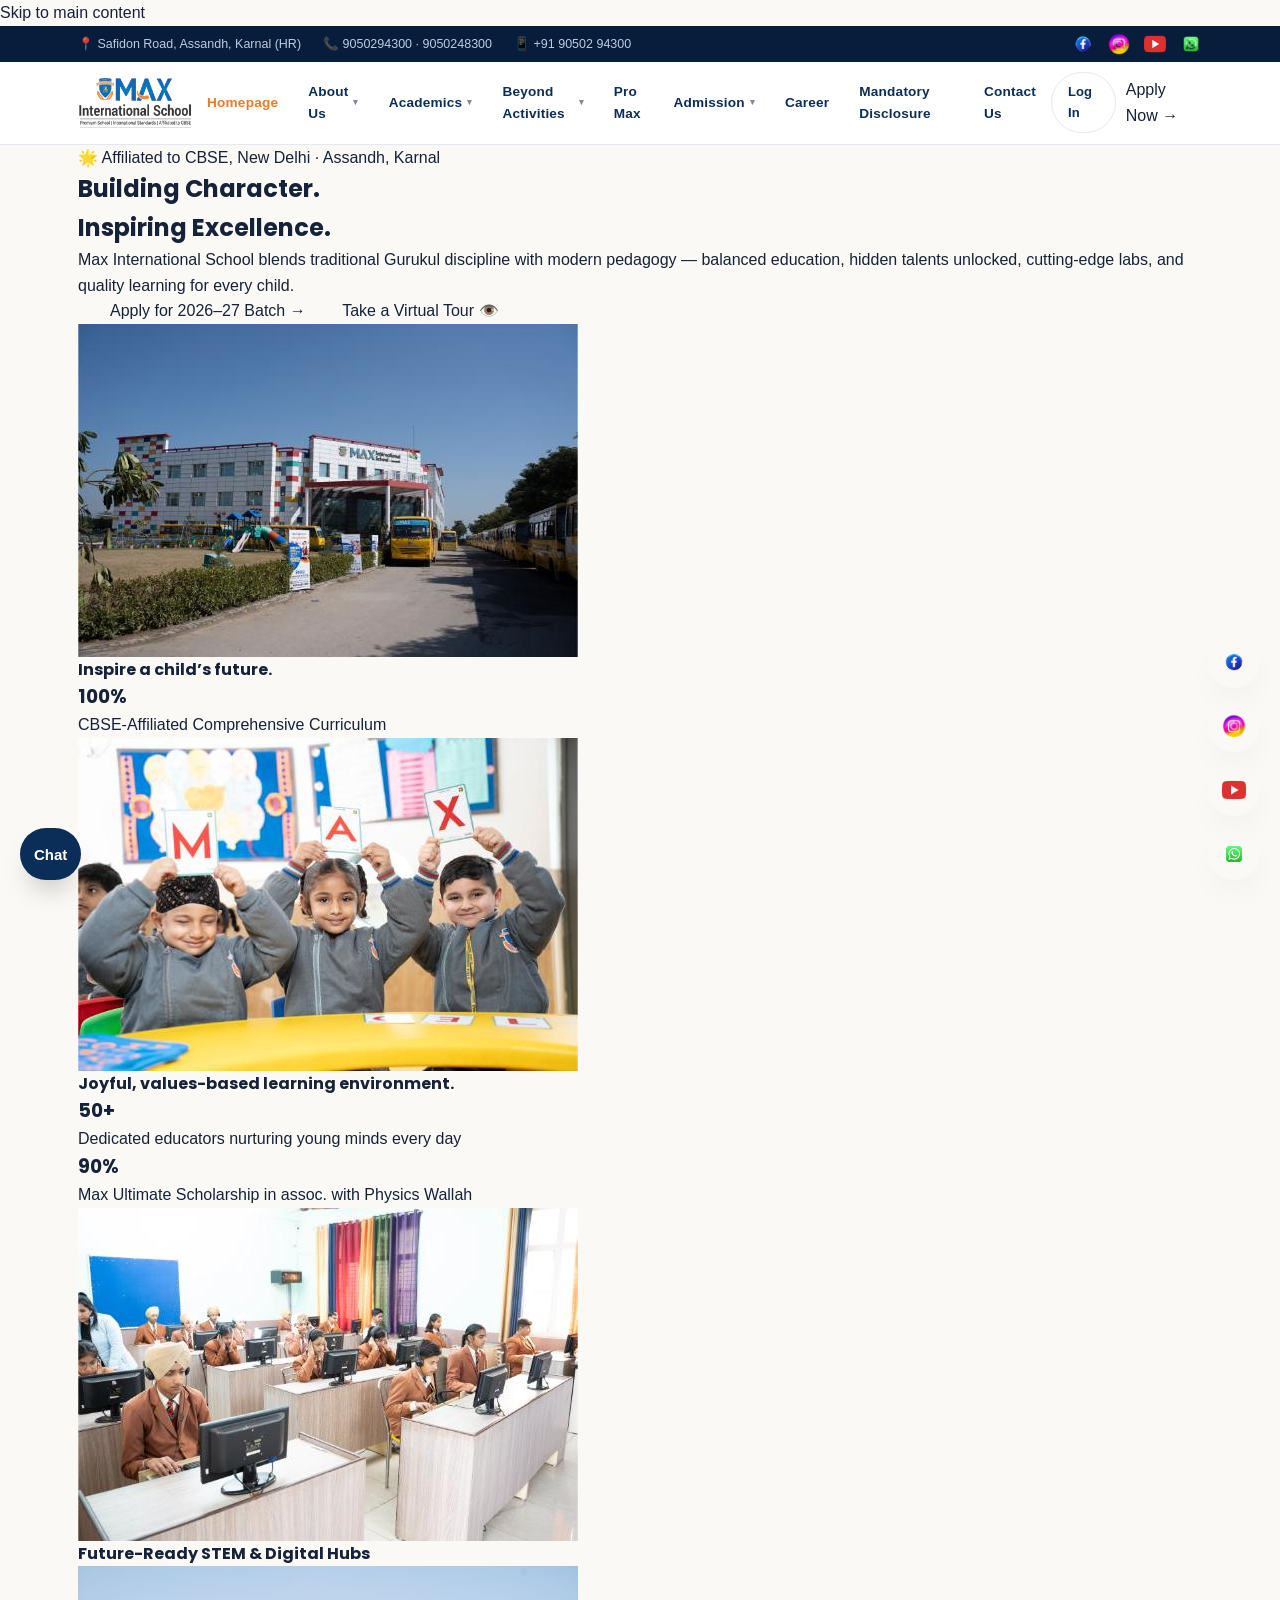
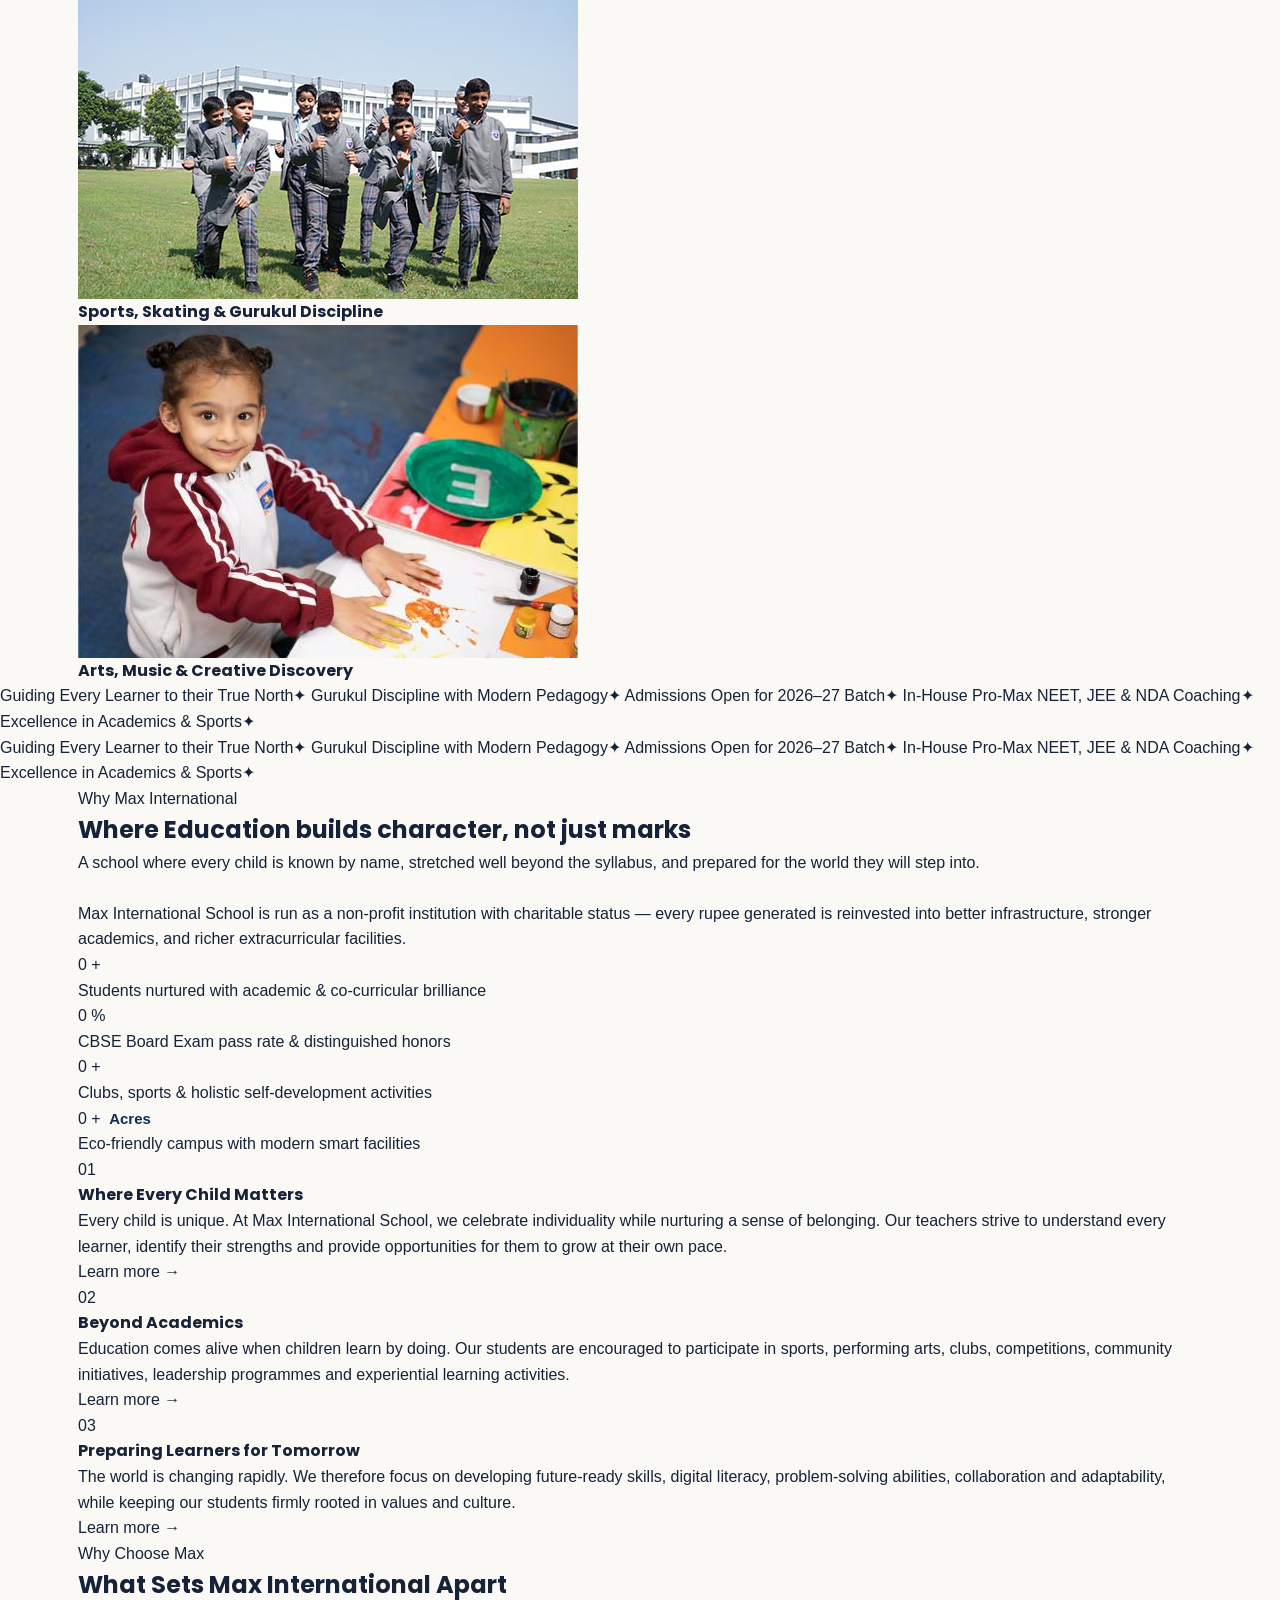
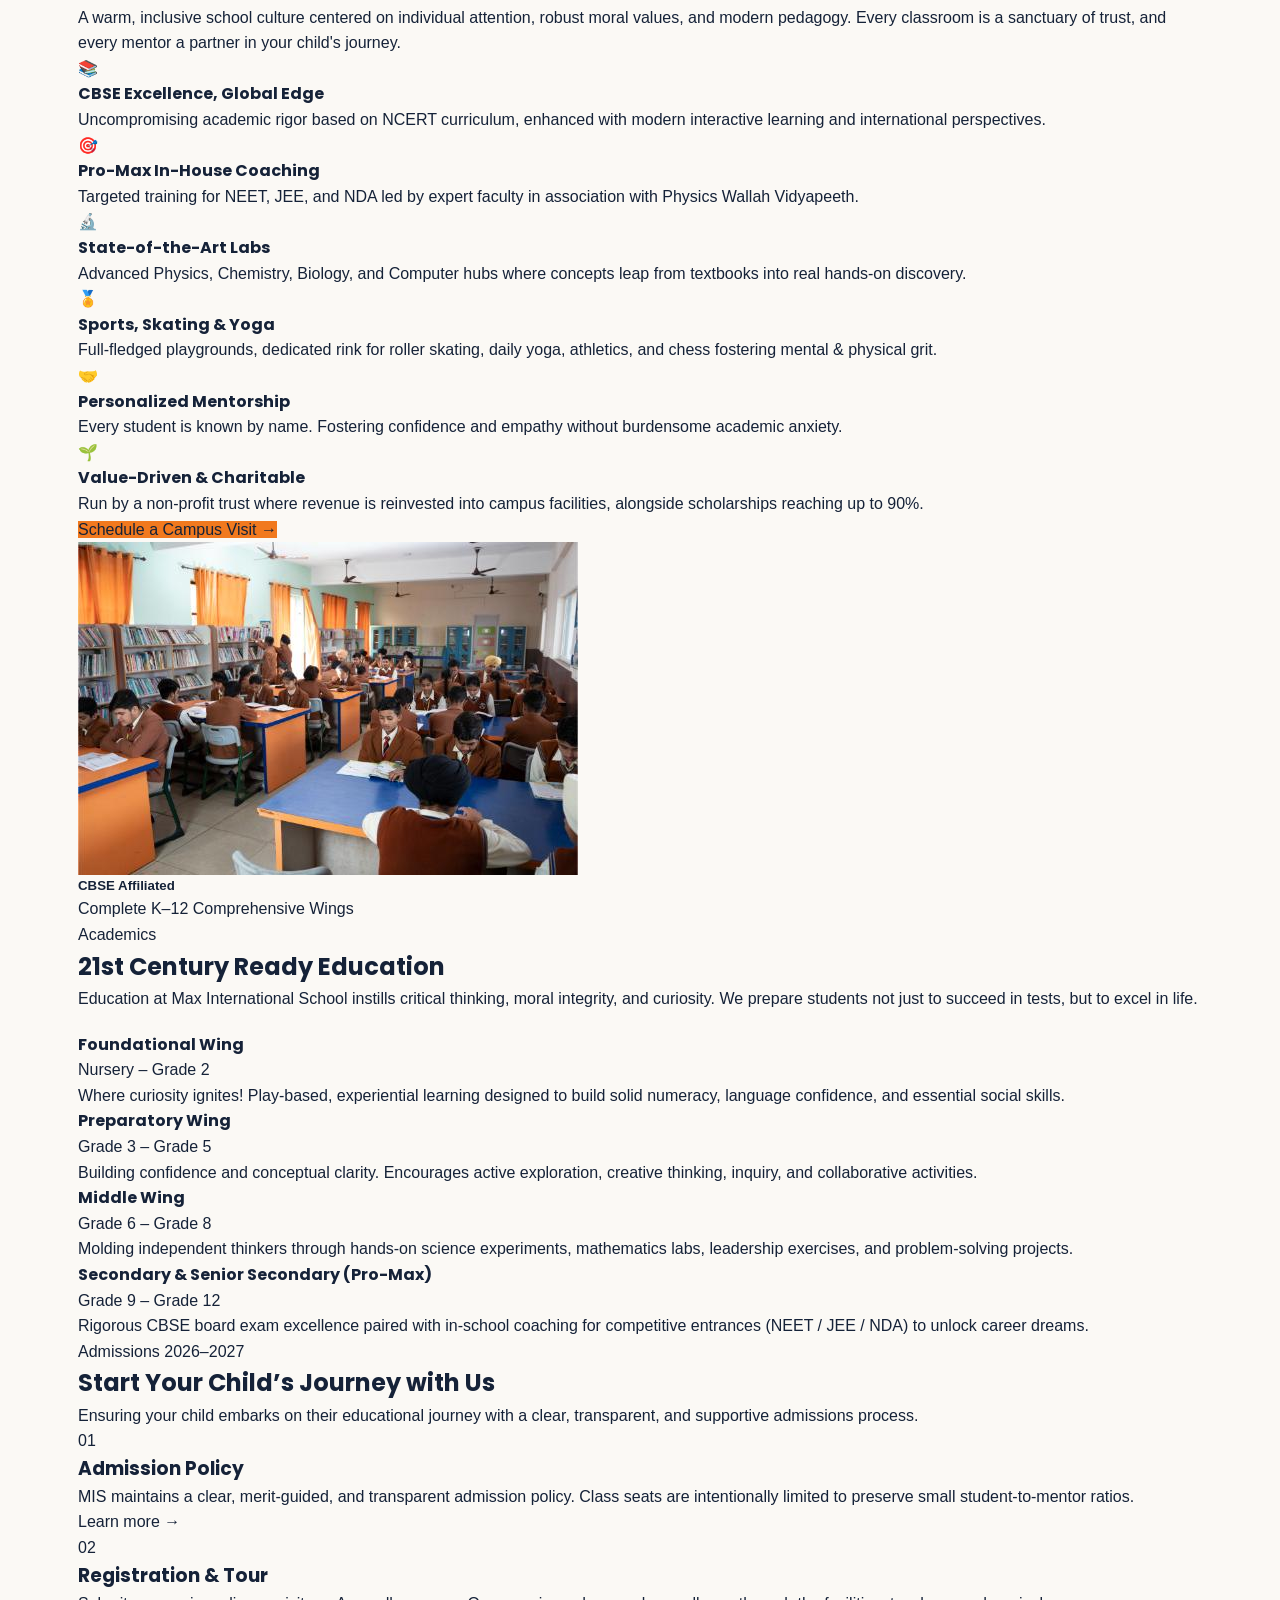
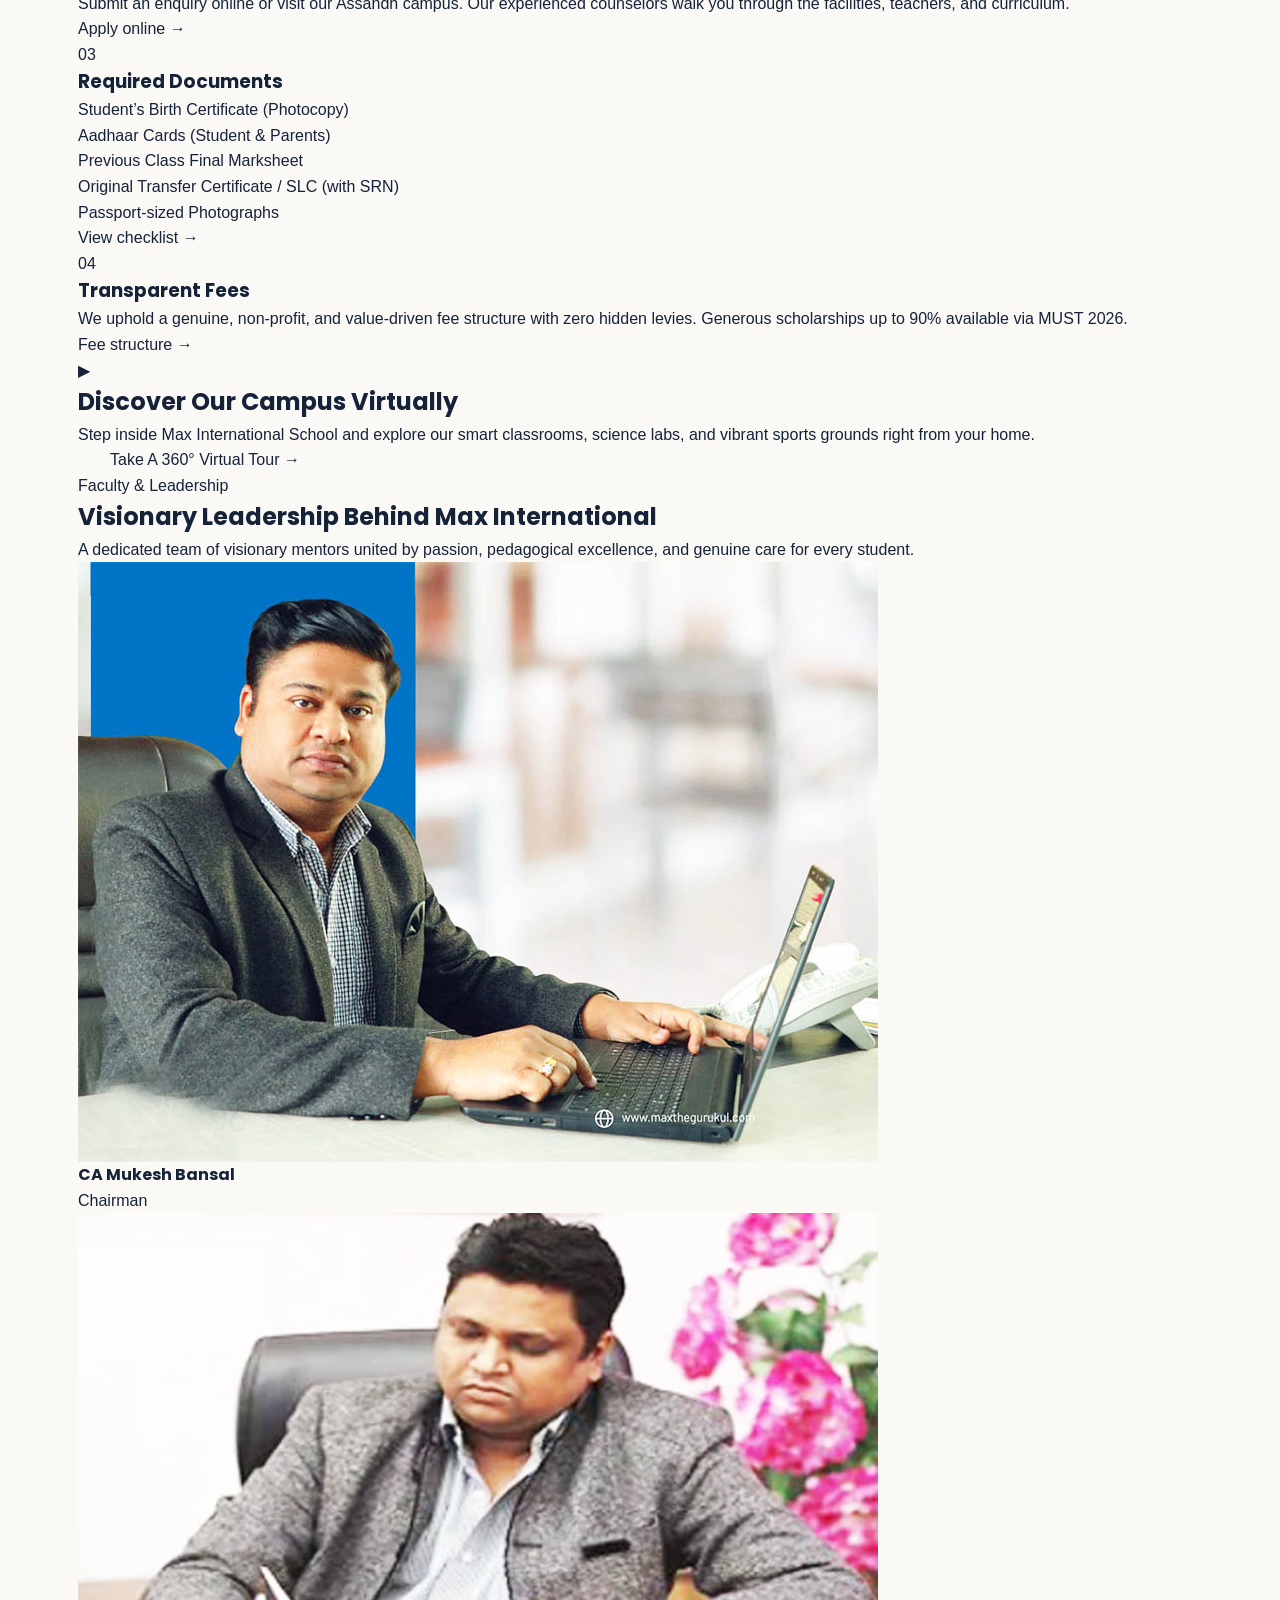
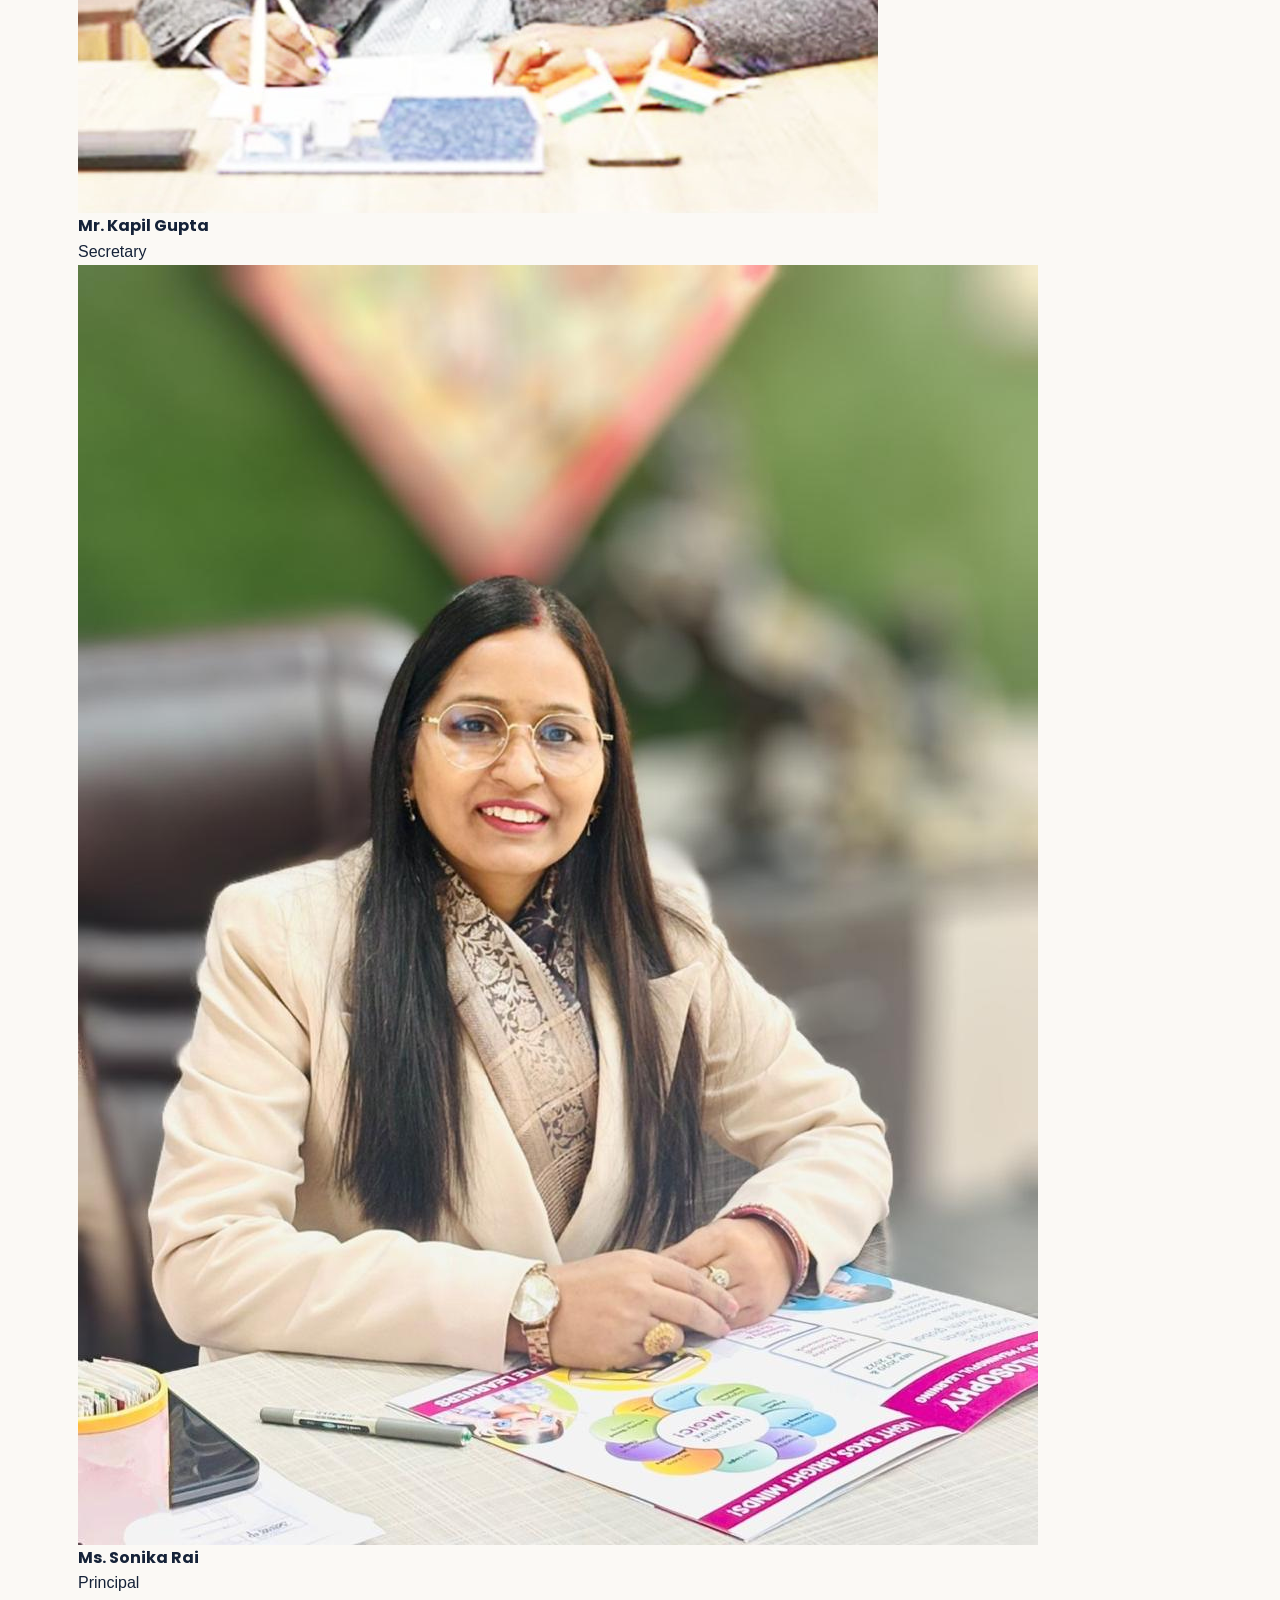
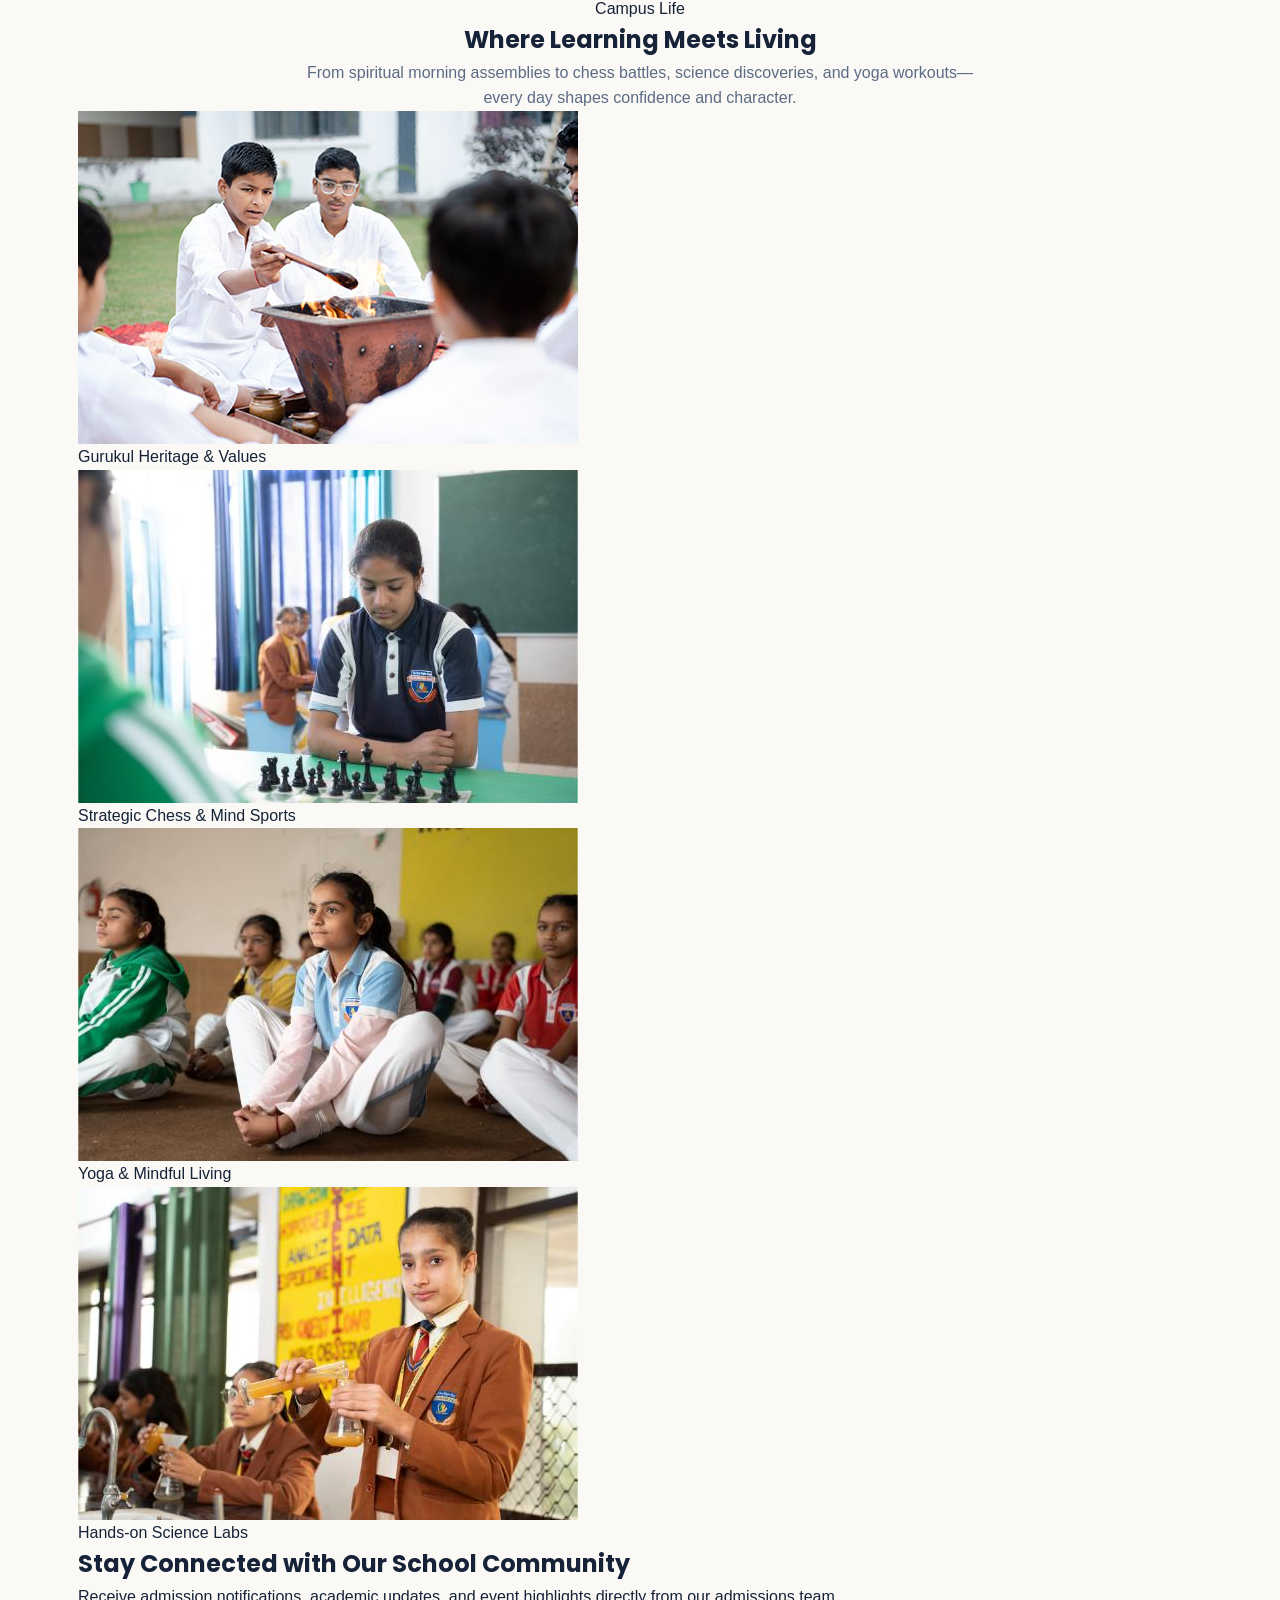
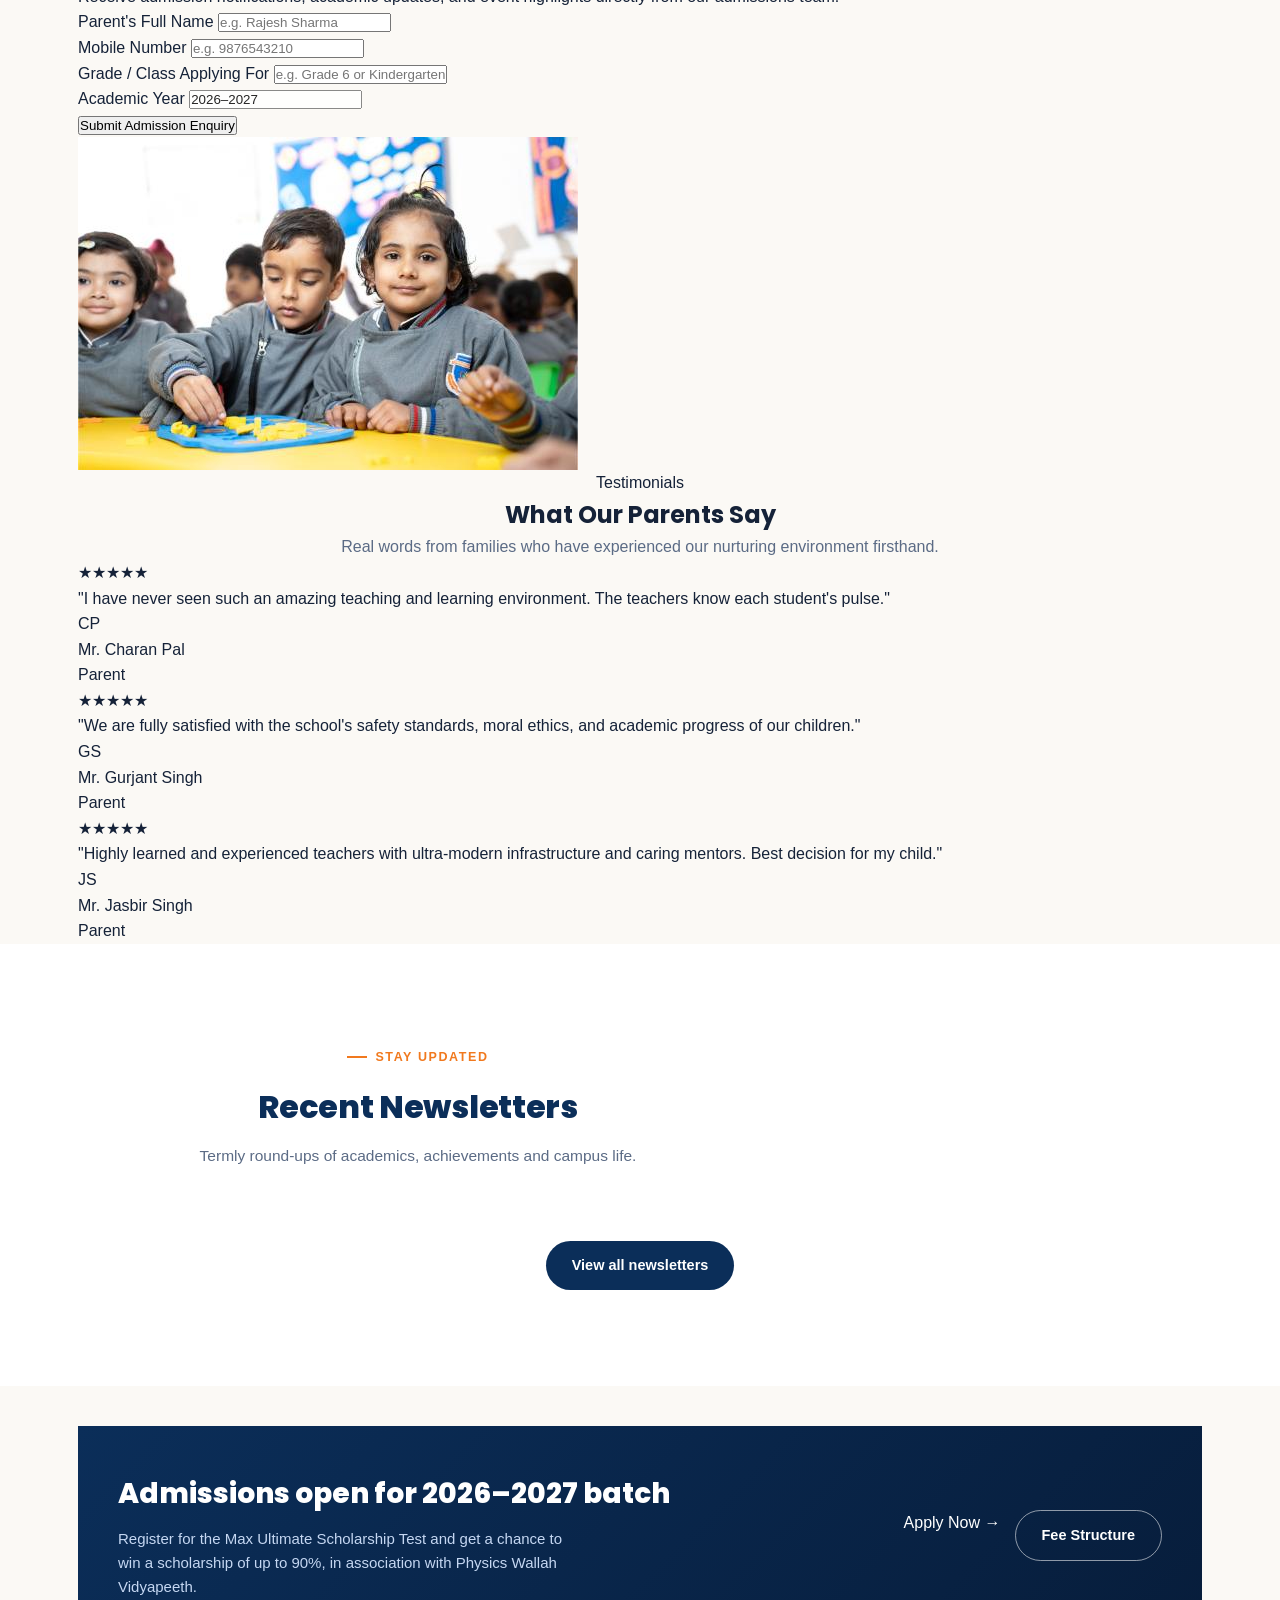
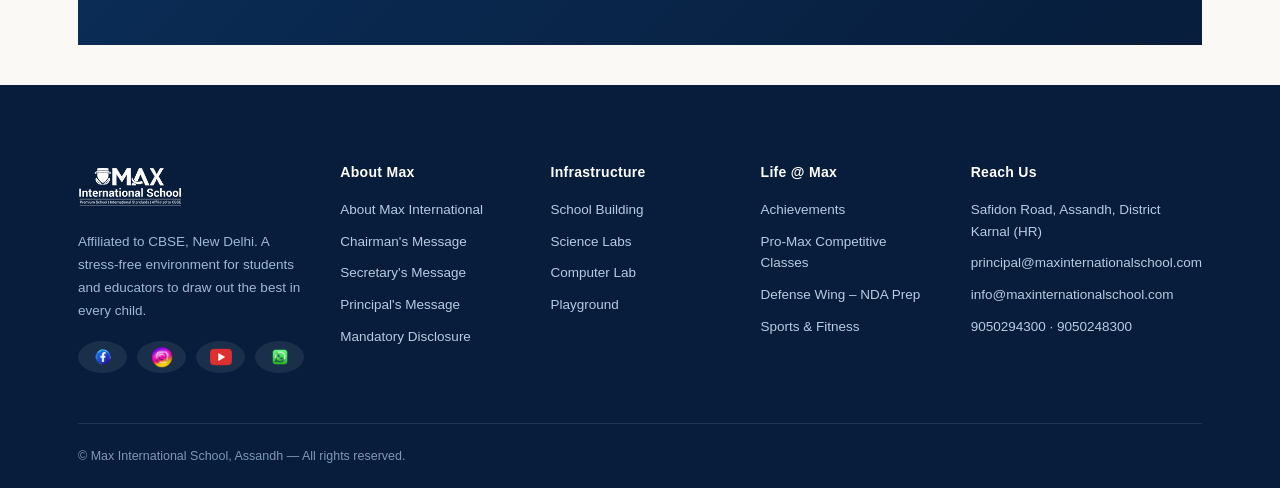
==== index.html @ 63fd6fb0 "Add files via upload" ====
<!DOCTYPE html>
<html lang="en">
<head>
<meta charset="UTF-8">
<meta name="viewport" content="width=device-width, initial-scale=1.0">
<title>Home — Max International School</title>
<!-- meta:start -->
<meta name="description" content="Max International School, Assandh (Karnal) blends Gurukul discipline with modern pedagogy - CBSE curriculum, Pro-Max NEET/JEE and NDA coaching, and scholarships up to 90%.">
<link rel="canonical" href="https://www.maxinternationalschool.com/">
<link rel="icon" href="assets/img/logo.png" type="image/png">
<link rel="apple-touch-icon" href="assets/img/logo.png">
<meta name="theme-color" content="#0B2347">
<meta property="og:type" content="website">
<meta property="og:site_name" content="Max International School">
<meta property="og:title" content="Home — Max International School">
<meta property="og:description" content="Max International School, Assandh (Karnal) blends Gurukul discipline with modern pedagogy - CBSE curriculum, Pro-Max NEET/JEE and NDA coaching, and scholarships up to 90%.">
<meta property="og:url" content="https://www.maxinternationalschool.com/">
<meta property="og:image" content="https://www.maxinternationalschool.com/assets/img/school-building-1.jpg">
<meta property="og:image:alt" content="Max International School campus, Assandh">
<meta property="og:locale" content="en_IN">
<meta name="twitter:card" content="summary_large_image">
<meta name="twitter:title" content="Home — Max International School">
<meta name="twitter:description" content="Max International School, Assandh (Karnal) blends Gurukul discipline with modern pedagogy - CBSE curriculum, Pro-Max NEET/JEE and NDA coaching, and scholarships up to 90%.">
<meta name="twitter:image" content="https://www.maxinternationalschool.com/assets/img/school-building-1.jpg">
<!-- meta:end -->
<link rel="preconnect" href="https://fonts.googleapis.com">
<link rel="preconnect" href="https://fonts.gstatic.com" crossorigin>
<link href="https://fonts.googleapis.com/css2?family=Plus+Jakarta+Sans:wght@300;400;500;600;700;800&family=Poppins:wght@500;600;700;800&family=Kaushan+Script&display=swap" rel="stylesheet">
<link rel="stylesheet" href="assets/css/style.css">
<!-- Applies photo swaps made in the CMS. Loaded here, not deferred, so a
     replaced photo is in place before the browser requests the original. -->
<script src="assets/js/site-images.js"></script>
</head>
<body>
  <a class="skip-link" href="#main-content">Skip to main content</a>
  
  <!-- ==========================================================================
       TOP BAR
       ========================================================================== -->
  <div class="topbar">
    <div class="container">
      <div class="topbar-left">
        <span>📍 Safidon Road, Assandh, Karnal (HR)</span>
        <span>📞 <a href="tel:+919050294300">9050294300</a> · <a href="tel:+919050248300">9050248300</a></span>
        <span>📱 <a href="tel:+919050294300">+91 90502 94300</a></span>
      </div>
      <div class="topbar-social">
        <a href="https://www.facebook.com/maxinternationalschoolassandh" aria-label="Facebook" target="_blank" rel="noopener noreferrer">
          <img src="assets/img/social-facebook.png" alt="Facebook">
        </a>
        <a href="https://www.instagram.com/maxinternationalassandh?igsh=MWlybHdhb3M5c29iZg%3D%3D&utm_source=qr" aria-label="Instagram" target="_blank" rel="noopener noreferrer">
          <img src="assets/img/social-instagram.png" alt="Instagram" loading="lazy" decoding="async">
        </a>
        <a href="https://www.youtube.com/@maxinternationalschool2041" aria-label="YouTube" target="_blank" rel="noopener noreferrer">
          <img src="assets/img/social-youtube.png" alt="YouTube" loading="lazy" decoding="async">
        </a>
        <a href="https://wa.me/919050294300" aria-label="WhatsApp" target="_blank" rel="noopener noreferrer">
          <img src="assets/img/social-whatsapp.png" alt="WhatsApp" loading="lazy" decoding="async">
        </a>
      </div>
    </div>
  </div>

  <!-- ==========================================================================
       MAIN NAVIGATION
       ========================================================================== -->
  <header class="main-nav">
    <div class="container nav-inner">
      <a href="index.html" class="logo-wrap">
        <img src="assets/img/logo.png" alt="Max International School logo">
      </a>
      <nav class="menu">
        <ul>
          <li class="active"><a href="index.html">Homepage</a></li>
          <li>
            <a href="about-us.html">About Us <span class="car">▾</span></a>
            <div class="dropdown">
              <div class="sub-head">About Max</div>
              <a href="about-us.html#philosophy">Philosophy</a>
              <a href="about-us.html#mission">Mission</a>
              <a href="about-us.html#vision">Vision</a>
              <a href="about-us.html#chairman">Message from Chairperson</a>
              <a href="about-us.html#secretary">Message from Secretary</a>
              <a href="about-us.html#principal">Message from Principal</a>
              <div class="sub-head">Infrastructure</div>
              <a href="about-us.html#infra">360° View</a>
              <a href="about-us.html#infra">Virtual Tour</a>
              <a href="about-us.html#infra">Facilities</a>
              <a href="mandatory-disclosure.php">CBSE Mandatory Disclosure</a>
              <a href="about-us.html#awards">Awards &amp; Honours</a>
            </div>
          </li>
          <li>
            <a href="academics.html">Academics <span class="car">▾</span></a>
            <div class="dropdown">
              <a href="academics.html#wings">Three Wings (Junior, Primary, Senior)</a>
              <a href="promax.html">PRO Max Classes</a>
              <a href="academics.html#how-we-teach">How We Teach</a>
              <a href="academics.html#curriculum">Curriculum</a>
              <a href="academics.html#beyond">Beyond Textbook</a>
              <a href="academics.html#planner">Yearly Planner</a>
            </div>
          </li>
          <li>
            <a href="beyond-activities.html">Beyond Activities <span class="car">▾</span></a>
            <div class="dropdown">
              <a href="beyond-activities.html#calendar">Co-Curricular Calendar</a>
              <a href="beyond-activities.html#sports">Sports</a>
              <a href="beyond-activities.html#council">Student Council</a>
              <a href="beyond-activities.html#exchange">Intl. Educational Exchange Programs</a>
              <a href="beyond-activities.html#visits">Educational Visits</a>
              <div class="sub-head">Gallery</div>
              <a href="gallery.html#events">Photo Gallery</a>
              <a href="gallery.html#newsletter">E-Newsletter</a>
              <a href="gallery.html#notif">Events &amp; Notifications</a>
            </div>
          </li>
          <li><a href="promax.html">Pro Max</a></li>
          <li>
            <a href="admission.html">Admission <span class="car">▾</span></a>
            <div class="dropdown">
              <a href="admission.html#process">Admission Process</a>
              <a href="admission.html#apply">Apply Now</a>
              <a href="admission.html#fees">Fee Structure</a>
              <a href="admission.html#refund-policy">Refund Policy</a>
            </div>
          </li>
          <li><a href="career.html">Career</a></li>
          <li><a href="mandatory-disclosure.php">Mandatory Disclosure</a></li>
          <li><a href="contact-us.html">Contact Us</a></li>
        </ul>
      </nav>
      <div class="nav-cta">
        <a href="admin.html" class="login-pill">Log In</a>
        <a href="admission.html#apply" class="gc-btn-pill">
          <span>Apply Now</span>
          <span class="btn-arrow-circle">→</span>
        </a>
        <div class="burger"><span></span><span></span><span></span></div>
      </div>
    </div>
  </header>

  <!-- ==========================================================================
       HERO SECTION WITH DYNAMIC FLOATING MOSAIC GRID
       ========================================================================== -->
  <section id="main-content" tabindex="-1" class="gc-hero" aria-label="Welcome to Max International School">
    <div class="container">
      <div class="gc-hero-headline-wrap">
        <div class="gc-hero-tag">🌟 Affiliated to CBSE, New Delhi · Assandh, Karnal</div>
        <h1 class="gc-hero-title">
          Building Character. <br>Inspiring <span class="hl">Excellence.</span>
        </h1>
        <p class="gc-hero-subtitle">
          Max International School blends traditional Gurukul discipline with modern pedagogy — balanced education, hidden talents unlocked, cutting-edge labs, and quality learning for every child.
        </p>
        <div class="gc-hero-cta-group">
          <a href="admission.html" class="gc-btn-pill" style="font-size: 16px; padding: 14px 32px;">
            <span>Apply for 2026–27 Batch</span>
            <span class="btn-arrow-circle">→</span>
          </a>
          <a href="#campus-tour" class="gc-btn-secondary">
            <span>Take a Virtual Tour</span>
            <span>👁️</span>
          </a>
        </div>
      </div>

      <!-- Floating Mosaic Cards (Grand Columbus Style) -->
      <div class="gc-mosaic-grid">
        <!-- Col 1 -->
        <div class="gc-mosaic-col">
          <div class="gc-mosaic-card">
            <img src="assets/img/school-building-1.jpg" alt="Max International School Campus Building" fetchpriority="high">
            <div class="card-caption">
              <h4>Inspire a child’s future.</h4>
            </div>
          </div>
          <div class="gc-card-navy">
            <h3>100%</h3>
            <p>CBSE-Affiliated Comprehensive Curriculum</p>
          </div>
        </div>

        <!-- Col 2 -->
        <div class="gc-mosaic-col">
          <div class="gc-mosaic-card">
            <img src="assets/img/School%20Images/MAX%20Students.jpg" alt="Max International School Students">
            <div class="card-caption">
              <h4>Joyful, values-based learning environment.</h4>
            </div>
          </div>
          <div class="gc-card-teal">
            <h3>50+</h3>
            <p>Dedicated educators nurturing young minds every day</p>
          </div>
        </div>

        <!-- Col 3 -->
        <div class="gc-mosaic-col">
          <div class="gc-card-orange">
            <h3>90%</h3>
            <p>Max Ultimate Scholarship in assoc. with Physics Wallah</p>
          </div>
          <div class="gc-mosaic-card">
            <img src="assets/img/School%20Images/Computer%20lab.jpg" alt="Students in Computer Lab">
            <div class="card-caption">
              <h4>Future-Ready STEM &amp; Digital Hubs</h4>
            </div>
          </div>
        </div>

        <!-- Col 4 -->
        <div class="gc-mosaic-col">
          <div class="gc-mosaic-card">
            <img src="assets/img/School%20Images/Student%20playing%20in%20Playground.jpg" alt="Students on School Playground">
            <div class="card-caption">
              <h4>Sports, Skating &amp; Gurukul Discipline</h4>
            </div>
          </div>
          <div class="gc-mosaic-card">
            <img src="assets/img/School%20Images/student%20doing%20Painting.jpg" alt="Student Painting in Art Class">
            <div class="card-caption">
              <h4>Arts, Music &amp; Creative Discovery</h4>
            </div>
          </div>
        </div>
      </div>
    </div>
  </section>

  <!-- ==========================================================================
       RUNNING MARQUEE TICKER (GRAND COLUMBUS STYLE)
       ========================================================================== -->
  <section class="gc-marquee-section" aria-label="Highlights ticker">
    <div class="gc-marquee-track">
      <div class="gc-marquee-content">
        <span>Guiding Every Learner to their True North</span><span class="star">✦</span>
        <span>Gurukul Discipline with Modern Pedagogy</span><span class="star">✦</span>
        <span>Admissions Open for 2026–27 Batch</span><span class="star">✦</span>
        <span>In-House Pro-Max NEET, JEE &amp; NDA Coaching</span><span class="star">✦</span>
        <span>Excellence in Academics &amp; Sports</span><span class="star">✦</span>
      </div>
      <div class="gc-marquee-content">
        <span>Guiding Every Learner to their True North</span><span class="star">✦</span>
        <span>Gurukul Discipline with Modern Pedagogy</span><span class="star">✦</span>
        <span>Admissions Open for 2026–27 Batch</span><span class="star">✦</span>
        <span>In-House Pro-Max NEET, JEE &amp; NDA Coaching</span><span class="star">✦</span>
        <span>Excellence in Academics &amp; Sports</span><span class="star">✦</span>
      </div>
    </div>
  </section>

  <!-- ==========================================================================
       "WHY MAX?" & ANIMATED LIVE COUNTERS SECTION
       ========================================================================== -->
  <section class="gc-about-section" id="whymax">
    <div class="container">
      <div class="gc-split-grid">
        <!-- Left: Philosophy & Live Animated Counters -->
        <div>
          <span class="gc-section-subhead">Why Max International</span>
          <h2 class="gc-section-title">Where Education builds character, not just marks</h2>
          <p class="gc-lead-text">
            A school where every child is known by name, stretched well beyond the syllabus, and prepared for the world they will step into.
            <br><br>
            Max International School is run as a non-profit institution with charitable status — every rupee generated is reinvested into better infrastructure, stronger academics, and richer extracurricular facilities.
          </p>

          <!-- 4 Interactive Counters -->
          <div class="gc-counter-grid">
            <div class="gc-counter-box">
              <div class="gc-counter-number">
                <span class="gc-counter-val" data-target="1200">0</span>
                <span class="plus">+</span>
              </div>
              <div class="gc-counter-label">Students nurtured with academic &amp; co-curricular brilliance</div>
            </div>

            <div class="gc-counter-box">
              <div class="gc-counter-number">
                <span class="gc-counter-val" data-target="100">0</span>
                <span class="plus">%</span>
              </div>
              <div class="gc-counter-label">CBSE Board Exam pass rate &amp; distinguished honors</div>
            </div>

            <div class="gc-counter-box">
              <div class="gc-counter-number">
                <span class="gc-counter-val" data-target="15">0</span>
                <span class="plus">+</span>
              </div>
              <div class="gc-counter-label">Clubs, sports &amp; holistic self-development activities</div>
            </div>

            <div class="gc-counter-box">
              <div class="gc-counter-number">
                <span class="gc-counter-val" data-target="5">0</span>
                <span class="plus">+</span>
                <span style="font-size: 15px; margin-left: 4px; color: var(--navy); font-weight: 700;">Acres</span>
              </div>
              <div class="gc-counter-label">Eco-friendly campus with modern smart facilities</div>
            </div>
          </div>
        </div>

        <!-- Right: 3 Progressive Steps -->
        <div class="gc-steps-wrap">
          <div class="gc-step-card">
            <div class="gc-step-num">01</div>
            <div class="gc-step-content">
              <h4>Where Every Child Matters</h4>
              <p>Every child is unique. At Max International School, we celebrate individuality while nurturing a sense of belonging. Our teachers strive to understand every learner, identify their strengths and provide opportunities for them to grow at their own pace.</p>
              <a href="about-us.html#philosophy" class="gc-step-link">Learn more <span>→</span></a>
            </div>
          </div>

          <div class="gc-step-card">
            <div class="gc-step-num">02</div>
            <div class="gc-step-content">
              <h4>Beyond Academics</h4>
              <p>Education comes alive when children learn by doing. Our students are encouraged to participate in sports, performing arts, clubs, competitions, community initiatives, leadership programmes and experiential learning activities.</p>
              <a href="beyond-activities.html" class="gc-step-link">Learn more <span>→</span></a>
            </div>
          </div>

          <div class="gc-step-card">
            <div class="gc-step-num">03</div>
            <div class="gc-step-content">
              <h4>Preparing Learners for Tomorrow</h4>
              <p>The world is changing rapidly. We therefore focus on developing future-ready skills, digital literacy, problem-solving abilities, collaboration and adaptability, while keeping our students firmly rooted in values and culture.</p>
              <a href="about-us.html#mission" class="gc-step-link">Learn more <span>→</span></a>
            </div>
          </div>
        </div>
      </div>
    </div>
  </section>

  <!-- ==========================================================================
       "WHAT SETS MAX APART" (6-CARD FEATURE GRID)
       ========================================================================== -->
  <section class="gc-features-section" id="features">
    <div class="container">
      <div class="gc-features-head">
        <span class="gc-section-subhead">Why Choose Max</span>
        <h2 class="gc-section-title">What Sets Max International Apart</h2>
        <p>A warm, inclusive school culture centered on individual attention, robust moral values, and modern pedagogy. Every classroom is a sanctuary of trust, and every mentor a partner in your child's journey.</p>
      </div>

      <div class="gc-features-grid">
        <div class="gc-feature-card">
          <div class="gc-feature-icon">📚</div>
          <h4>CBSE Excellence, Global Edge</h4>
          <p>Uncompromising academic rigor based on NCERT curriculum, enhanced with modern interactive learning and international perspectives.</p>
        </div>

        <div class="gc-feature-card">
          <div class="gc-feature-icon">🎯</div>
          <h4>Pro-Max In-House Coaching</h4>
          <p>Targeted training for NEET, JEE, and NDA led by expert faculty in association with Physics Wallah Vidyapeeth.</p>
        </div>

        <div class="gc-feature-card">
          <div class="gc-feature-icon">🔬</div>
          <h4>State-of-the-Art Labs</h4>
          <p>Advanced Physics, Chemistry, Biology, and Computer hubs where concepts leap from textbooks into real hands-on discovery.</p>
        </div>

        <div class="gc-feature-card">
          <div class="gc-feature-icon">🏅</div>
          <h4>Sports, Skating &amp; Yoga</h4>
          <p>Full-fledged playgrounds, dedicated rink for roller skating, daily yoga, athletics, and chess fostering mental &amp; physical grit.</p>
        </div>

        <div class="gc-feature-card">
          <div class="gc-feature-icon">🤝</div>
          <h4>Personalized Mentorship</h4>
          <p>Every student is known by name. Fostering confidence and empathy without burdensome academic anxiety.</p>
        </div>

        <div class="gc-feature-card">
          <div class="gc-feature-icon">🌱</div>
          <h4>Value-Driven &amp; Charitable</h4>
          <p>Run by a non-profit trust where revenue is reinvested into campus facilities, alongside scholarships reaching up to 90%.</p>
        </div>
      </div>

      <div class="gc-center-cta">
        <a href="admission.html" class="gc-btn-pill" style="background: var(--orange);">
          <span>Schedule a Campus Visit</span>
          <span class="btn-arrow-circle">→</span>
        </a>
      </div>
    </div>
  </section>

  <!-- ==========================================================================
       "21ST CENTURY READY" ACADEMIC WINGS
       ========================================================================== -->
  <section class="gc-academics-section" id="academics">
    <div class="container">
      <div class="gc-academics-grid">
        <!-- Left: Image with floating badge -->
        <div class="gc-academics-image-wrap">
          <img src="assets/img/School%20Images/Library.jpg" alt="Students in the school library" loading="lazy" decoding="async">
          <div class="gc-academics-floating-badge">
            <h5>CBSE Affiliated</h5>
            <span>Complete K–12 Comprehensive Wings</span>
          </div>
        </div>

        <!-- Right: 4 Academic Stages -->
        <div>
          <span class="gc-section-subhead">Academics</span>
          <h2 class="gc-section-title">21st Century Ready Education</h2>
          <p class="gc-lead-text" style="margin-bottom: 20px;">
            Education at Max International School instills critical thinking, moral integrity, and curiosity. We prepare students not just to succeed in tests, but to excel in life.
          </p>

          <div class="gc-wings-list">
            <div class="gc-wing-item active">
              <div class="gc-wing-header">
                <h4>Foundational Wing</h4>
                <span class="gc-wing-tag">Nursery – Grade 2</span>
              </div>
              <p>Where curiosity ignites! Play-based, experiential learning designed to build solid numeracy, language confidence, and essential social skills.</p>
            </div>

            <div class="gc-wing-item">
              <div class="gc-wing-header">
                <h4>Preparatory Wing</h4>
                <span class="gc-wing-tag">Grade 3 – Grade 5</span>
              </div>
              <p>Building confidence and conceptual clarity. Encourages active exploration, creative thinking, inquiry, and collaborative activities.</p>
            </div>

            <div class="gc-wing-item">
              <div class="gc-wing-header">
                <h4>Middle Wing</h4>
                <span class="gc-wing-tag">Grade 6 – Grade 8</span>
              </div>
              <p>Molding independent thinkers through hands-on science experiments, mathematics labs, leadership exercises, and problem-solving projects.</p>
            </div>

            <div class="gc-wing-item">
              <div class="gc-wing-header">
                <h4>Secondary &amp; Senior Secondary (Pro-Max)</h4>
                <span class="gc-wing-tag">Grade 9 – Grade 12</span>
              </div>
              <p>Rigorous CBSE board exam excellence paired with in-school coaching for competitive entrances (NEET / JEE / NDA) to unlock career dreams.</p>
            </div>
          </div>
        </div>
      </div>
    </div>
  </section>

  <!-- ==========================================================================
       "START YOUR JOURNEY" ADMISSIONS FLOW (WATERMARKED 01-04)
       ========================================================================== -->
  <section class="gc-admissions-section" id="admission">
    <div class="container">
      <div class="gc-admissions-head">
        <span class="gc-section-subhead">Admissions 2026–2027</span>
        <h2 class="gc-section-title">Start Your Child’s Journey with Us</h2>
        <p>Ensuring your child embarks on their educational journey with a clear, transparent, and supportive admissions process.</p>
      </div>

      <div class="gc-admissions-grid">
        <div class="gc-admission-card">
          <div>
            <div class="gc-admission-watermark">01</div>
            <h3>Admission Policy</h3>
            <p>MIS maintains a clear, merit-guided, and transparent admission policy. Class seats are intentionally limited to preserve small student-to-mentor ratios.</p>
          </div>
          <a href="admission.html#process" class="gc-admission-link">Learn more <span>→</span></a>
        </div>

        <div class="gc-admission-card">
          <div>
            <div class="gc-admission-watermark">02</div>
            <h3>Registration &amp; Tour</h3>
            <p>Submit an enquiry online or visit our Assandh campus. Our experienced counselors walk you through the facilities, teachers, and curriculum.</p>
          </div>
          <a href="admission.html#apply" class="gc-admission-link">Apply online <span>→</span></a>
        </div>

        <div class="gc-admission-card">
          <div>
            <div class="gc-admission-watermark">03</div>
            <h3>Required Documents</h3>
            <ul>
              <li>Student’s Birth Certificate (Photocopy)</li>
              <li>Aadhaar Cards (Student &amp; Parents)</li>
              <li>Previous Class Final Marksheet</li>
              <li>Original Transfer Certificate / SLC (with SRN)</li>
              <li>Passport-sized Photographs</li>
            </ul>
          </div>
          <a href="admission.html#requisites" class="gc-admission-link">View checklist <span>→</span></a>
        </div>

        <div class="gc-admission-card">
          <div>
            <div class="gc-admission-watermark">04</div>
            <h3>Transparent Fees</h3>
            <p>We uphold a genuine, non-profit, and value-driven fee structure with zero hidden levies. Generous scholarships up to 90% available via MUST 2026.</p>
          </div>
          <a href="admission.html#fees" class="gc-admission-link">Fee structure <span>→</span></a>
        </div>
      </div>
    </div>
  </section>

  <!-- ==========================================================================
       360° VIRTUAL CAMPUS TOUR BANNER
       ========================================================================== -->
  <section class="gc-virtual-tour-section" id="campus-tour">
    <div class="container">
      <div class="gc-tour-content">
        <div class="gc-pulse-play-wrap">
          <a href="about-us.html#infra" class="gc-pulse-play-btn" aria-label="Open 360 degree virtual tour">▶</a>
        </div>
        <h2 class="gc-section-title">Discover Our Campus Virtually</h2>
        <p>Step inside Max International School and explore our smart classrooms, science labs, and vibrant sports grounds right from your home.</p>
        <a href="about-us.html#infra" class="gc-btn-pill" style="font-size: 16px; padding: 14px 32px;">
          <span>Take A 360° Virtual Tour</span>
          <span class="btn-arrow-circle">→</span>
        </a>
      </div>
    </div>
  </section>

  <!-- ==========================================================================
       "THE MAX GUILD" LEADERSHIP SHOWCASE
       ========================================================================== -->
  <section class="gc-guild-section" id="leadership">
    <div class="container">
      <div class="gc-guild-head">
        <span class="gc-section-subhead">Faculty &amp; Leadership</span>
        <h2 class="gc-section-title">Visionary Leadership Behind Max International</h2>
        <p>A dedicated team of visionary mentors united by passion, pedagogical excellence, and genuine care for every student.</p>
      </div>

      <div class="gc-guild-grid">
        <div class="gc-leader-card">
          <div class="gc-leader-img-box">
            <img src="assets/img/Faculty%20images/Chairman.jpg" alt="CA Mukesh Bansal, Chairman" loading="lazy" decoding="async">
          </div>
          <div class="gc-leader-info">
            <h4>CA Mukesh Bansal</h4>
            <span class="designation">Chairman</span>
          </div>
        </div>

        <div class="gc-leader-card">
          <div class="gc-leader-img-box">
            <img src="assets/img/Faculty%20images/secretary.jpg" alt="Mr. Kapil Gupta, Secretary" loading="lazy" decoding="async">
          </div>
          <div class="gc-leader-info">
            <h4>Mr. Kapil Gupta</h4>
            <span class="designation">Secretary</span>
          </div>
        </div>

        <div class="gc-leader-card">
          <div class="gc-leader-img-box">
            <img src="assets/img/Faculty%20images/principal.jpg" alt="Ms. Sonika Rai, Principal" loading="lazy" decoding="async">
          </div>
          <div class="gc-leader-info">
            <h4>Ms. Sonika Rai</h4>
            <span class="designation">Principal</span>
          </div>
        </div>
      </div>
    </div>
  </section>

  <!-- ==========================================================================
       "WHERE LEARNING MEETS LIVING" CAMPUS LIFE GALLERY
       ========================================================================== -->
  <section class="gc-gallery-section">
    <div class="container">
      <div style="text-align: center; max-width: 680px; margin: 0 auto;">
        <span class="gc-section-subhead">Campus Life</span>
        <h2 class="gc-section-title">Where Learning Meets Living</h2>
        <p style="color: var(--muted);">From spiritual morning assemblies to chess battles, science discoveries, and yoga workouts—every day shapes confidence and character.</p>
      </div>

      <div class="gc-gallery-grid">
        <div class="gc-gallery-item">
          <img src="assets/img/School%20Images/Hawan.jpg" alt="Students participating in morning assembly" loading="lazy" decoding="async">
          <div class="gc-gallery-overlay">
            <span>Gurukul Heritage &amp; Values</span>
          </div>
        </div>

        <div class="gc-gallery-item">
          <img src="assets/img/School%20Images/Chess.jpg" alt="Students playing chess" loading="lazy" decoding="async">
          <div class="gc-gallery-overlay">
            <span>Strategic Chess &amp; Mind Sports</span>
          </div>
        </div>

        <div class="gc-gallery-item">
          <img src="assets/img/School%20Images/Yoga.jpg" alt="Students in yoga session" loading="lazy" decoding="async">
          <div class="gc-gallery-overlay">
            <span>Yoga &amp; Mindful Living</span>
          </div>
        </div>

        <div class="gc-gallery-item">
          <img src="assets/img/School%20Images/Science%20lab.jpg" alt="Students carrying out experiment in science lab" loading="lazy" decoding="async">
          <div class="gc-gallery-overlay">
            <span>Hands-on Science Labs</span>
          </div>
        </div>
      </div>
    </div>
  </section>

  <!-- ==========================================================================
       QUICK ADMISSION & NEWSLETTER ENQUIRY FORM
       ========================================================================== -->
  <section class="gc-connect-section">
    <div class="container">
      <div class="gc-connect-box">
        <div class="gc-connect-form-side">
          <h2>Stay Connected with Our School Community</h2>
          <p>Receive admission notifications, academic updates, and event highlights directly from our admissions team.</p>

          <form id="gcEnquiryForm">
            <div class="gc-form-grid">
              <div class="gc-form-group">
                <label class="gc-form-label" for="parentName">Parent's Full Name</label>
                <input class="gc-input" type="text" id="parentName" placeholder="e.g. Rajesh Sharma" required>
              </div>

              <div class="gc-form-group">
                <label class="gc-form-label" for="parentPhone">Mobile Number</label>
                <input class="gc-input" type="tel" id="parentPhone" placeholder="e.g. 9876543210" required>
              </div>

              <div class="gc-form-group">
                <label class="gc-form-label" for="studentClass">Grade / Class Applying For</label>
                <input class="gc-input" type="text" id="studentClass" placeholder="e.g. Grade 6 or Kindergarten" required>
              </div>

              <div class="gc-form-group">
                <label class="gc-form-label" for="academicYear">Academic Year</label>
                <input class="gc-input" type="text" id="academicYear" value="2026–2027" readonly style="opacity: 0.85;">
              </div>

              <div class="gc-form-group full">
                <button type="submit" class="gc-submit-btn">Submit Admission Enquiry</button>
              </div>
            </div>
          </form>

          <div id="gcFormFeedback" style="display: none; margin-top: 18px; padding: 12px 18px; background: rgba(1, 158, 137, 0.25); border-left: 4px solid var(--teal); border-radius: 6px; font-size: 14px;">
            ✅ Thank you! Your enquiry has been recorded. Our admissions counselor will contact you shortly.
          </div>
        </div>

        <div class="gc-connect-img-side">
          <img src="assets/img/School%20Images/Students.jpg" alt="Max International School Students" loading="lazy" decoding="async">
        </div>
      </div>
    </div>
  </section>

  <!-- ==========================================================================
       PARENT TESTIMONIALS
       ========================================================================== -->
  <section class="gc-testimonials-section" id="testimonials">
    <div class="container">
      <div style="text-align: center; max-width: 650px; margin: 0 auto;">
        <span class="gc-section-subhead">Testimonials</span>
        <h2 class="gc-section-title">What Our Parents Say</h2>
        <p style="color: var(--muted);">Real words from families who have experienced our nurturing environment firsthand.</p>
      </div>

      <div class="gc-testi-grid">
        <div class="gc-testi-card">
          <div>
            <div class="gc-testi-stars">★★★★★</div>
            <p class="gc-testi-text">"I have never seen such an amazing teaching and learning environment. The teachers know each student's pulse."</p>
          </div>
          <div class="gc-testi-author">
            <div class="gc-testi-avatar">CP</div>
            <div>
              <div class="gc-testi-name">Mr. Charan Pal</div>
              <div class="gc-testi-role">Parent</div>
            </div>
          </div>
        </div>

        <div class="gc-testi-card">
          <div>
            <div class="gc-testi-stars">★★★★★</div>
            <p class="gc-testi-text">"We are fully satisfied with the school's safety standards, moral ethics, and academic progress of our children."</p>
          </div>
          <div class="gc-testi-author">
            <div class="gc-testi-avatar">GS</div>
            <div>
              <div class="gc-testi-name">Mr. Gurjant Singh</div>
              <div class="gc-testi-role">Parent</div>
            </div>
          </div>
        </div>

        <div class="gc-testi-card">
          <div>
            <div class="gc-testi-stars">★★★★★</div>
            <p class="gc-testi-text">"Highly learned and experienced teachers with ultra-modern infrastructure and caring mentors. Best decision for my child."</p>
          </div>
          <div class="gc-testi-author">
            <div class="gc-testi-avatar">JS</div>
            <div>
              <div class="gc-testi-name">Mr. Jasbir Singh</div>
              <div class="gc-testi-role">Parent</div>
            </div>
          </div>
        </div>
      </div>
    </div>
  </section>

  <!-- ==========================================================================
       CMS NEWSLETTERS SECTION (HOOK PRESERVED)
       ========================================================================== -->
  <section class="section section-alt" id="newsletters">
    <div class="container">
      <div class="section-head" style="text-align: center; margin-bottom: 40px;">
        <span class="eyebrow">Stay Updated</span>
        <h2>Recent Newsletters</h2>
        <p style="margin: 0 auto;">Termly round-ups of academics, achievements and campus life.</p>
      </div>
      <div class="feature-grid" data-cms-list="newsletters" data-cms-limit="3"></div>
      <div style="text-align:center; margin-top:32px;">
        <a href="gallery.html#newsletter" class="btn btn-navy">View all newsletters</a>
      </div>
    </div>
  </section>

  <!-- ==========================================================================
       ADMISSION CTA BAND
       ========================================================================== -->
  <section class="section" id="admission-cta" style="padding: 40px 0;">
    <div class="container">
      <div class="cta-band" style="background: linear-gradient(135deg, var(--navy) 0%, var(--navy-deep) 100%); border-radius: var(--radius-xl); padding: 46px 40px; color: #fff; display: flex; align-items: center; justify-content: space-between; flex-wrap: wrap; gap: 24px;">
        <div style="max-width: 650px;">
          <h3 style="color: #fff; font-size: 28px; margin-bottom: 10px;">Admissions open for 2026–2027 batch</h3>
          <p style="color: #c5d7f2; font-size: 15px; margin: 0;">Register for the Max Ultimate Scholarship Test and get a chance to win a scholarship of up to 90%, in association with Physics Wallah Vidyapeeth.</p>
        </div>
        <div style="display:flex; gap:14px; flex-wrap:wrap;">
          <a href="admission.html" class="gc-btn-pill">
            <span>Apply Now</span>
            <span class="btn-arrow-circle">→</span>
          </a>
          <a href="admission.html#fees" class="btn btn-outline" style="border-color:rgba(255,255,255,.55)">Fee Structure</a>
        </div>
      </div>
    </div>
  </section>

  <!-- ==========================================================================
       FOOTER
       ========================================================================== -->
  <footer id="contact-footer">
    <div class="container">
      <div class="foot-grid">
        <div>
          <div class="foot-logo" style="margin-bottom: 18px;">
            <img src="assets/img/logo.png" alt="Max International School" style="height: 52px; width: auto;">
          </div>
          <p style="font-size:13.5px; color:#9fb8d6; max-width:280px; line-height: 1.7;">
            Affiliated to CBSE, New Delhi. A stress-free environment for students and educators to draw out the best in every child.
          </p>
          <div class="foot-social" style="display: flex; gap: 10px; margin-top: 18px;">
            <a href="https://www.facebook.com/maxinternationalschoolassandh" aria-label="Facebook" target="_blank" rel="noopener noreferrer">
              <img src="assets/img/social-facebook.png" alt="Facebook" loading="lazy" decoding="async">
            </a>
            <a href="https://www.instagram.com/maxinternationalassandh?igsh=MWlybHdhb3M5c29iZg%3D%3D&utm_source=qr" aria-label="Instagram" target="_blank" rel="noopener noreferrer">
              <img src="assets/img/social-instagram.png" alt="Instagram" loading="lazy" decoding="async">
            </a>
            <a href="https://www.youtube.com/@maxinternationalschool2041" aria-label="YouTube" target="_blank" rel="noopener noreferrer">
              <img src="assets/img/social-youtube.png" alt="YouTube" loading="lazy" decoding="async">
            </a>
            <a href="https://wa.me/919050294300" aria-label="WhatsApp" target="_blank" rel="noopener noreferrer">
              <img src="assets/img/social-whatsapp.png" alt="WhatsApp" loading="lazy" decoding="async">
            </a>
          </div>
        </div>
        <div>
          <h5>About Max</h5>
          <ul>
            <li><a href="about-us.html">About Max International</a></li>
            <li><a href="about-us.html#chairman">Chairman's Message</a></li>
            <li><a href="about-us.html#secretary">Secretary's Message</a></li>
            <li><a href="about-us.html#principal">Principal's Message</a></li>
            <li><a href="mandatory-disclosure.php">Mandatory Disclosure</a></li>
          </ul>
        </div>
        <div>
          <h5>Infrastructure</h5>
          <ul>
            <li><a href="about-us.html#infra">School Building</a></li>
            <li><a href="about-us.html#infra">Science Labs</a></li>
            <li><a href="about-us.html#infra">Computer Lab</a></li>
            <li><a href="about-us.html#infra">Playground</a></li>
          </ul>
        </div>
        <div>
          <h5>Life @ Max</h5>
          <ul>
            <li><a href="beyond-activities.html">Achievements</a></li>
            <li><a href="promax.html">Pro-Max Competitive Classes</a></li>
            <li><a href="beyond-activities.html">Defense Wing – NDA Prep</a></li>
            <li><a href="beyond-activities.html#sports">Sports &amp; Fitness</a></li>
          </ul>
        </div>
        <div>
          <h5>Reach Us</h5>
          <ul>
            <li>Safidon Road, Assandh, District Karnal (HR)</li>
            <li><a href="mailto:principal@maxinternationalschool.com">principal@maxinternationalschool.com</a></li>
            <li><a href="mailto:info@maxinternationalschool.com">info@maxinternationalschool.com</a></li>
            <li><a href="tel:+919050294300">9050294300</a> · <a href="tel:+919050248300">9050248300</a></li>
          </ul>
        </div>
      </div>
      <div class="foot-bottom">
        <span>© Max International School, Assandh — All rights reserved.</span>
      </div>
    </div>
  </footer>

  <div class="fixed-social-bar" aria-label="Quick social links">
    <a href="https://www.facebook.com/maxinternationalschoolassandh" aria-label="Facebook" target="_blank" rel="noopener noreferrer">
      <img src="assets/img/social-facebook.png" alt="Facebook" loading="lazy" decoding="async">
    </a>
    <a href="https://www.instagram.com/maxinternationalassandh?igsh=MWlybHdhb3M5c29iZg%3D%3D&utm_source=qr" aria-label="Instagram" target="_blank" rel="noopener noreferrer">
      <img src="assets/img/social-instagram.png" alt="Instagram" loading="lazy" decoding="async">
    </a>
    <a href="https://www.youtube.com/@maxinternationalschool2041" aria-label="YouTube" target="_blank" rel="noopener noreferrer">
      <img src="assets/img/social-youtube.png" alt="YouTube" loading="lazy" decoding="async">
    </a>
    <a href="https://wa.me/919050294300" aria-label="WhatsApp" target="_blank" rel="noopener noreferrer">
      <img src="assets/img/social-whatsapp.png" alt="WhatsApp" loading="lazy" decoding="async">
    </a>
  </div>

  <script src="assets/js/menu.js"></script>
  <script src="assets/js/cms-content.js"></script>
  <script src="assets/js/notification-banner.js"></script>
  <script src="assets/js/chatbot.js"></script>
</body>
</html>
---- assets/css/style.css ----
:root{
  --navy:#0B2E59;
  --navy-deep:#071D3B;
  --blue:#1C6FB0;
  --sky:#E8F2FC;
  --orange:#F1791E;
  --orange-light:#FFB74D;
  --cream:#FBF9F5;
  --ink:#152238;
  --muted:#5B6B85;
  --line:#E4E9F1;
  --radius:14px;
  --shadow: 0 12px 30px -12px rgba(11,46,89,0.25);
}
*{box-sizing:border-box; margin:0; padding:0;}
html{scroll-behavior:smooth;}
body{
  font-family:'Inter', sans-serif;
  color:var(--ink);
  background:var(--cream);
  line-height:1.6;
  overflow-x:hidden;
}
h1,h2,h3,h4,.brand-word{font-family:'Poppins', sans-serif;}
a{text-decoration:none; color:inherit;}
img{max-width:100%; display:block;}
ul{list-style:none;}
.container{max-width:1180px; margin:0 auto; padding:0 28px;}
.eyebrow{
  display:inline-flex; align-items:center; gap:8px;
  font-size:12.5px; letter-spacing:1.6px; font-weight:700;
  color:var(--orange); text-transform:uppercase;
}
.eyebrow::before{content:""; width:20px; height:2px; background:var(--orange); display:inline-block;}
.btn{
  display:inline-flex; align-items:center; gap:8px;
  padding:13px 26px; border-radius:999px; font-weight:600; font-size:14.5px;
  transition:transform .18s ease, box-shadow .18s ease; cursor:pointer; border:none;
}
.btn-orange{background:var(--orange); color:#fff; box-shadow:0 10px 24px -8px rgba(241,121,30,.55);}
.btn-orange:hover{transform:translateY(-2px); box-shadow:0 14px 28px -8px rgba(241,121,30,.65);}
.btn-outline{border:1.5px solid rgba(255,255,255,.55); color:#fff;}
.btn-outline:hover{background:rgba(255,255,255,.12);}
.nav-cta .btn-outline{border-color:var(--navy); color:var(--navy); background:#fff;}
.nav-cta .btn-outline:hover{background:rgba(0,34,71,.08);}
.btn-nav{border-color:var(--navy); color:var(--navy); background:#fff;}
.btn-nav:hover{background:rgba(0,34,71,.08);}
.btn-navy{background:var(--navy); color:#fff;}
.btn-navy:hover{transform:translateY(-2px);}

/* ===== TOP BAR ===== */
.topbar{background:var(--navy-deep); color:#cfe0f5; font-size:12.5px;}
.topbar .container{display:flex; justify-content:space-between; align-items:center; height:36px;}
.topbar-left{display:flex; gap:22px;}
.topbar-left span{opacity:.9;}
.topbar-social{display:flex; gap:14px;}
.topbar-social a{
  display:inline-flex;
  align-items:center;
  justify-content:center;
  text-decoration:none;
  background:transparent;
  border-radius:50%;
  padding:0;
  margin:0;
  flex: 1;
  aspect-ratio: 1;
  transition:transform .12s ease, opacity .12s ease, background .12s ease;
}
.topbar-social a img{
  display:block;
  width:22px;
  height:22px;
  object-fit:contain;
  filter:none;
}
.topbar-social a:hover{
  transform:translateY(-2px);
  background:rgba(255,255,255,.08);
}

.fixed-social-bar a,
.foot-social a{
  border-radius:50%;
  background:transparent;
  border:0;
  display:flex;
  align-items:center;
  justify-content:center;
  text-decoration:none;
  overflow:visible;
  padding:0;
  margin:0;
  flex: 1;
  aspect-ratio: 1;
  transition:transform .18s ease, box-shadow .18s ease;
}
.fixed-social-bar a img,
.foot-social a img{
  width:22px;
  height:22px;
  display:block;
  object-fit:contain;
  filter:none;
}
.topbar-social a::before,
.fixed-social-bar a::before,
.foot-social a::before{
  display:none;
}


/* Use attached icon images instead of SVG backgrounds in social links */

/* ===== NAV ===== */
header.main-nav{
  position:sticky; top:0; z-index:100;
  background:#fff; border-bottom:1px solid var(--line);
}
.nav-inner{display:flex; align-items:center; justify-content:space-between; height:82px;}
.logo-wrap{display:flex; align-items:center; gap:12px;}
.logo-wrap img{height:68px; width:auto;}
nav.menu{display:flex; align-items:center; gap:2px;}
nav.menu > ul{display:flex; align-items:center;}
nav.menu > ul > li{position:relative;}
nav.menu > ul > li > a{
  display:flex; align-items:center; gap:5px;
  padding:14px 15px; font-weight:600; font-size:13.6px; color:var(--navy);
  letter-spacing:.2px;
}
nav.menu > ul > li > a .car{font-size:9px; opacity:.55; transition:transform .15s;}
nav.menu > ul > li:hover > a{color:var(--orange);}
nav.menu > ul > li:hover > a .car{transform:rotate(180deg);}
nav.menu > ul > li.active > a{color:var(--orange);}
/* Gallery lives within the Beyond Activities dropdown. */
nav.menu > ul > li:has(> a[href="gallery.html"]){display:none;}
.dropdown{
  position:absolute; top:100%; left:0; min-width:250px;
  background:#fff; border-radius:0 0 10px 10px; box-shadow:var(--shadow);
  border-top:3px solid var(--orange);
  padding:10px 0; opacity:0; visibility:hidden; transform:translateY(6px);
  transition:all .18s ease;
}
nav.menu > ul > li:hover .dropdown{opacity:1; visibility:visible; transform:translateY(0);}
.dropdown a{display:block; padding:9px 20px; font-size:13.3px; color:var(--ink); font-weight:500;}
.dropdown a:hover{background:var(--sky); color:var(--blue); padding-left:24px;}
.dropdown .sub-head{padding:8px 20px 2px; font-size:11px; letter-spacing:1px; color:var(--orange); font-weight:700; text-transform:uppercase;}
.nav-cta{display:flex; align-items:center; gap:10px;}
.login-pill{
  display:flex; align-items:center; gap:6px;
  padding:9px 16px; border-radius:999px; border:1.5px solid var(--line);
  font-weight:600; font-size:13px; color:var(--navy);
}
.burger{display:none; flex-direction:column; gap:5px; cursor:pointer;}
.burger span{width:26px; height:2.5px; background:var(--navy); border-radius:2px;}

/* ===== HERO (homepage) ===== */
.hero{
  position:relative;
  background:linear-gradient(120deg,var(--navy-deep) 0%, var(--navy) 55%, var(--blue) 130%);
  color:#fff; padding:88px 0 150px; overflow:hidden;
}
.hero::after{
  content:""; position:absolute; right:-120px; top:-120px; width:420px; height:420px;
  background:radial-gradient(circle, rgba(241,121,30,.35), transparent 70%);
}
.hero-grid{display:grid; grid-template-columns:1.15fr .85fr; gap:60px; align-items:center; position:relative; z-index:2;}
.hero h1{font-size:46px; font-weight:800; line-height:1.12; margin:18px 0 22px; letter-spacing:-.5px;}
.hero h1 .hl{color:var(--orange-light);}
.hero p.lead{font-size:16.5px; color:#cfe0f5; max-width:520px; margin-bottom:34px;}
.hero-actions{display:flex; gap:14px; flex-wrap:wrap;}
.hero-stats{display:flex; gap:0; margin-top:56px; border-top:1px solid rgba(255,255,255,.18); padding-top:26px;}
.hero-stats div{flex:1; border-right:1px solid rgba(255,255,255,.18); padding-right:18px;}
.hero-stats div:last-child{border-right:none;}
.hero-stats b{display:block; font-size:26px; font-family:'Poppins'; font-weight:800; color:#fff;}
.hero-stats span{font-size:12px; color:#a9c2df; letter-spacing:.3px;}
.hero-card{
  background:#fff; border-radius:20px; padding:26px; color:var(--ink);
  box-shadow:0 30px 60px -20px rgba(0,0,0,.4); position:relative;
}
.hero-card .tag{background:var(--orange); color:#fff; font-size:11.5px; font-weight:700; padding:5px 12px; border-radius:999px; display:inline-block; letter-spacing:.4px;}
.hero-card h4{margin:14px 0 6px; font-size:19px;}
.hero-card p{font-size:13.6px; color:var(--muted); margin-bottom:16px;}
.hero-card .mini-row{display:flex; gap:10px;}
.hero-card .mini{flex:1; background:var(--sky); border-radius:10px; padding:12px; text-align:center;}
.hero-card .mini b{display:block; color:var(--navy); font-size:15px;}
.hero-card .mini span{font-size:11px; color:var(--muted);}
.arch-divider{position:absolute; bottom:-1px; left:0; width:100%; line-height:0;}
.arch-divider svg{width:100%; height:60px; display:block;}

/* ===== PAGE HERO (inner pages) ===== */
.page-hero{background:linear-gradient(120deg,var(--navy-deep),var(--navy) 60%,var(--blue) 140%); color:#fff; padding:64px 0 74px; position:relative; overflow:hidden;}
.page-hero::after{content:""; position:absolute; right:-100px; top:-100px; width:340px; height:340px; background:radial-gradient(circle, rgba(241,121,30,.35), transparent 70%);}
.page-hero h1{font-size:38px; font-weight:800; margin:14px 0 10px; position:relative; z-index:2;}
.breadcrumb{font-size:13.5px; color:#a9c2df; position:relative; z-index:2;}
.breadcrumb b{color:var(--orange-light);}

.jumpnav{background:#fff; border-bottom:1px solid var(--line); position:sticky; top:82px; z-index:90;}
.jumpnav .container{display:flex; gap:6px; overflow-x:auto; padding-top:14px; padding-bottom:14px;}
.jumpnav a{white-space:nowrap; font-size:13px; font-weight:600; padding:8px 16px; border-radius:999px; background:var(--sky); color:var(--blue);}
.jumpnav a:hover, .jumpnav a.active{background:var(--orange); color:#fff;}

/* ===== SECTIONS ===== */
.section{padding:96px 0;}
.section-head{max-width:680px; margin-bottom:48px;}
.section-head h2{font-size:32px; font-weight:800; color:var(--navy); margin:14px 0 12px; letter-spacing:-.3px;}
.section-head p{color:var(--muted); font-size:15.5px;}
.section-alt{background:#fff;}

/* ===== WHY MAX (homepage) ===== */
.why-grid{display:grid; grid-template-columns:repeat(3,1fr); gap:26px;}
.why-card{
  background:#fff; border-radius:var(--radius); padding:32px 26px; border:1px solid var(--line);
  transition:transform .2s ease, box-shadow .2s ease; position:relative;
}
.why-card:hover{transform:translateY(-6px); box-shadow:var(--shadow); border-color:transparent;}
.why-card .num{
  width:46px; height:46px; border-radius:12px; background:var(--sky); color:var(--blue);
  display:flex; align-items:center; justify-content:center; font-weight:800; font-size:18px; margin-bottom:18px;
}
.why-card:nth-child(2) .num{background:#FFF1E2; color:var(--orange);}
.why-card h3{font-size:18.5px; color:var(--navy); margin-bottom:10px;}
.why-card p{font-size:14px; color:var(--muted);}

/* ===== CAMPUS PHOTO (homepage) ===== */
.campus-photo-section{padding:48px 0 96px; background:var(--cream);}
.campus-photo-wrap{position:relative; overflow:hidden; min-height:420px; border-radius:20px; box-shadow:var(--shadow);}
.campus-photo-wrap img,.campus-photo-wrap video{width:100%; height:420px; object-fit:cover;}
.campus-photo-caption{
  position:absolute; right:0; bottom:0; left:0; padding:32px 36px;
  color:#fff; background:linear-gradient(transparent, rgba(7,29,59,.86));
}
.campus-photo-caption .eyebrow{color:var(--orange-light);}
.campus-photo-caption h2{margin-top:8px; font-size:28px; color:#fff;}

/* ===== ABOUT (homepage snippet) ===== */
.about-wrap{display:grid; grid-template-columns:.9fr 1.1fr; gap:56px; align-items:center;}
.about-imgrow{display:grid; grid-template-columns:1fr 1fr; gap:14px;}
.about-imgrow .ph{
  border-radius:16px; background:linear-gradient(150deg,var(--sky),#fff); aspect-ratio:1/1.05;
  display:flex; align-items:center; justify-content:center; color:var(--blue); font-size:13px; font-weight:600;
  border:1px dashed #b9d3ec;
}
.about-imgrow .ph:nth-child(2){margin-top:34px;}
.about-imgrow .ph img{width:100%; height:100%; object-fit:cover; border-radius:inherit;}
.about-text .badge-row{display:flex; gap:10px; margin-bottom:20px;}
.badge-row span{background:var(--sky); color:var(--blue); font-size:12px; font-weight:700; padding:6px 12px; border-radius:999px;}
.about-text h2{font-size:30px; color:var(--navy); font-weight:800; margin-bottom:16px;}
.about-text p{color:var(--muted); margin-bottom:14px; font-size:15px;}
.about-list{display:grid; grid-template-columns:1fr 1fr; gap:12px 20px; margin-top:20px;}
.about-list li{display:flex; gap:10px; font-size:14px; color:var(--ink); font-weight:500;}
.about-list li::before{content:"✓"; width:20px; height:20px; background:var(--orange); color:#fff; border-radius:50%; font-size:11px; display:flex; align-items:center; justify-content:center; flex-shrink:0;}

/* ===== INFO CARDS (aim/mission split etc) ===== */
.split{display:grid; grid-template-columns:1fr 1fr; gap:30px;}
.info-card{background:#fff; border:1px solid var(--line); border-radius:var(--radius); padding:34px;}
.info-card .ic{width:48px; height:48px; border-radius:12px; background:var(--sky); color:var(--blue); display:flex; align-items:center; justify-content:center; font-size:20px; margin-bottom:18px;}
.info-card:nth-child(2) .ic{background:#FFF1E2; color:var(--orange);}
.info-card h3{font-size:19px; color:var(--navy); margin-bottom:12px;}
.info-card p{color:var(--muted); font-size:14.5px; margin-bottom:10px;}

/* ===== LEADERSHIP / MESSAGE CARDS ===== */
.leader-grid{display:grid; grid-template-columns:repeat(3,1fr); gap:26px;}
.leader-card{background:#fff; border-radius:var(--radius); overflow:hidden; border:1px solid var(--line); text-align:center;}
.leader-photo{height:260px; background:linear-gradient(160deg,var(--navy),var(--blue)); display:flex; align-items:center; justify-content:center; color:rgba(255,255,255,.6); font-size:13px; position:relative;}
.leader-photo img{width:100%; height:100%; object-fit:cover; object-position:center top;}
.leader-card--principal .leader-photo img{object-position:center 40%;}
.leader-photo::after{content:""; position:absolute; bottom:0; left:0; width:100%; height:40%; background:linear-gradient(transparent, rgba(0,0,0,.25));}
.leader-info{padding:22px;}
.leader-info h4{font-size:17px; color:var(--navy); margin-bottom:4px;}
.leader-info span{font-size:12.5px; color:var(--orange); font-weight:700; letter-spacing:.4px; text-transform:uppercase;}

.msg-card{background:#fff; border:1px solid var(--line); border-radius:20px; overflow:hidden; display:grid; grid-template-columns:280px 1fr; margin-bottom:28px;}
.msg-photo{background:linear-gradient(160deg,var(--navy),var(--blue)); display:flex; align-items:center; justify-content:center; color:rgba(255,255,255,.65); font-size:13px; min-height:100%;}
.msg-photo img{width:100%; height:100%; min-height:280px; object-fit:cover; object-position:center top;}
.msg-body{padding:36px 40px;}
.msg-body .role{font-size:12px; font-weight:700; letter-spacing:1px; text-transform:uppercase; color:var(--orange); margin-bottom:6px;}
.msg-body h3{font-size:21px; color:var(--navy); margin-bottom:14px;}
.msg-body blockquote{font-style:italic; color:var(--blue); border-left:3px solid var(--orange); padding-left:16px; margin-bottom:16px; font-size:15px;}
.msg-body p{color:var(--muted); font-size:14.5px; margin-bottom:12px;}
.msg-body .sign{font-weight:700; color:var(--navy); margin-top:10px;}

/* ===== INFRA GRID ===== */
.infra-grid{display:grid; grid-template-columns:repeat(4,1fr); gap:18px;}
.infra-card{background:#fff; border:1px solid var(--line); border-radius:var(--radius); padding:24px; text-align:center; overflow:hidden;}
.infra-card img{width:100%; height:160px; object-fit:cover; border-radius:14px; margin-bottom:16px;}
.infra-card .ic{width:44px; height:44px; margin:0 auto 12px; border-radius:10px; background:var(--sky); color:var(--blue); display:flex; align-items:center; justify-content:center; font-size:18px;}
.infra-card h4{font-size:14.5px; color:var(--navy); margin:0;}

/* ===== DISCLOSURE + AWARDS ===== */
.two-col{display:grid; grid-template-columns:1.1fr .9fr; gap:34px;}
.disclosure-box{background:var(--navy-deep); color:#fff; border-radius:20px; padding:34px;}
.disclosure-box h3{font-size:20px; margin-bottom:14px;}
.disclosure-box ul li{padding:10px 0; border-bottom:1px solid rgba(255,255,255,.12); font-size:14px; display:flex; justify-content:space-between;}
.disclosure-box ul li span{color:var(--orange-light); font-weight:600;}
.awards-list{display:flex; flex-direction:column; gap:14px;}
.award-row{background:#fff; border:1px solid var(--line); border-radius:12px; padding:18px 20px; display:flex; align-items:center; gap:14px;}
.award-row .medal{width:38px; height:38px; border-radius:50%; background:linear-gradient(160deg,var(--orange),var(--orange-light)); flex-shrink:0;}
.award-row b{font-size:14px; color:var(--navy); display:block;}
.award-row span{font-size:12.5px; color:var(--muted);}

/* ===== TESTIMONIALS ===== */
.testi-strip{background:var(--navy-deep); color:#fff; position:relative; overflow:hidden;}
.testi-strip .section-head h2, .testi-strip .section-head p{color:#fff;}
.testi-strip .section-head p{color:#a9c2df;}
.testi-grid{display:grid; grid-template-columns:repeat(3,1fr); gap:22px;}
.testi-card{background:rgba(255,255,255,.06); border:1px solid rgba(255,255,255,.12); border-radius:var(--radius); padding:26px;}
.testi-card .quote-mark{font-size:34px; color:var(--orange-light); font-family:Georgia,serif; line-height:1; margin-bottom:6px;}
.testi-card p{font-size:14.5px; color:#dce8f6; margin-bottom:18px;}
.testi-card .who{display:flex; align-items:center; gap:10px;}
.testi-card .who .av{width:38px; height:38px; border-radius:50%; background:var(--orange); display:flex; align-items:center; justify-content:center; font-weight:700; font-size:14px;}
.testi-card .who b{display:block; font-size:13.5px;}
.testi-card .who span{font-size:11.5px; color:#9fb8d6;}

/* ===== CTA BAND ===== */
.cta-band{
  background:linear-gradient(100deg,var(--orange), #FF9A3D);
  border-radius:24px; padding:50px 56px; display:flex; justify-content:space-between; align-items:center;
  color:#fff; gap:30px; flex-wrap:wrap;
}
.cta-band h3{font-size:27px; font-weight:800; margin-bottom:8px;}
.cta-band p{font-size:14.5px; color:#fff3e6; max-width:460px;}
.cta-band .btn-navy{background:var(--navy-deep);}

/* ===== GENERIC CARD GRIDS (academics/activities/gallery/admission) ===== */
.feature-grid{display:grid; grid-template-columns:repeat(3,1fr); gap:24px;}
.feature-card{background:#fff; border:1px solid var(--line); border-radius:var(--radius); padding:30px; transition:transform .2s, box-shadow .2s;}
.feature-card:hover{transform:translateY(-5px); box-shadow:var(--shadow);}
.feature-card .ic{width:46px; height:46px; border-radius:12px; background:var(--sky); color:var(--blue); display:flex; align-items:center; justify-content:center; font-size:20px; margin-bottom:16px;}
.feature-card h3{font-size:17.5px; color:var(--navy); margin-bottom:8px;}
.feature-card p{font-size:13.8px; color:var(--muted);}

.timeline{border-left:2px solid var(--line); padding-left:28px; display:flex; flex-direction:column; gap:34px; margin-left:6px;}
.timeline-item{position:relative;}
.timeline-item::before{content:""; position:absolute; left:-34px; top:4px; width:14px; height:14px; border-radius:50%; background:var(--orange); border:3px solid #fff; box-shadow:0 0 0 2px var(--orange);}
.timeline-item .tlabel{font-size:12px; font-weight:700; letter-spacing:1px; text-transform:uppercase; color:var(--orange); margin-bottom:4px;}
.timeline-item h4{font-size:16.5px; color:var(--navy); margin-bottom:6px;}
.timeline-item p{font-size:14px; color:var(--muted);}

.gallery-grid{display:grid; grid-template-columns:repeat(4,1fr); gap:14px;}
.gallery-tile{aspect-ratio:1/1; border-radius:12px; background:linear-gradient(150deg,var(--sky),#fff); border:1px dashed #b9d3ec; display:flex; align-items:center; justify-content:center; color:var(--blue); font-size:12.5px; font-weight:600; text-align:center; padding:10px;}
.gallery-tile.wide{grid-column:span 2;}
.gallery-tile img{width:100%; height:100%; object-fit:cover; border-radius:inherit;}
.sr-only{position:absolute; width:1px; height:1px; padding:0; margin:-1px; overflow:hidden; clip:rect(0,0,0,0); white-space:nowrap; border:0;}

/* ===== SCHOOL SHOWCASE (homepage) ===== */
.school-showcase{background:linear-gradient(135deg,#fff 0%,#f1f7fc 100%);}
.school-showcase .about-imgrow{position:relative; padding:12px 0 24px 12px;}
.school-showcase .about-imgrow::before{content:""; position:absolute; inset:0 18% 0 0; background:var(--orange); border-radius:20px; opacity:.12; transform:translate(-12px,12px);}
.school-showcase .about-imgrow .ph{position:relative; z-index:1; background:#fff; border-style:solid; overflow:hidden; box-shadow:var(--shadow);}
.school-showcase .about-imgrow .ph:nth-child(2){background:var(--navy); color:#fff; border:0; padding:0; text-align:center; line-height:1.4;}
.school-focus > p,.school-focus > .about-list{display:none;}
.focus-copy{margin:20px 0 4px;}
.focus-copy > p{font-size:16px; line-height:1.8; color:var(--muted); margin-bottom:22px;}
.focus-points{display:grid; grid-template-columns:1fr 1fr; gap:12px;}
.focus-points span{display:flex; align-items:center; gap:9px; padding:12px 14px; background:#fff; border-radius:10px; color:var(--navy); font-size:13.5px; font-weight:700; box-shadow:0 8px 20px -16px rgba(11,46,89,.6);}
.focus-points span::before{content:""; width:9px; height:9px; border-radius:50%; background:var(--orange); flex:0 0 auto;}

/* ===== MANDATORY DISCLOSURE ===== */
.disclosure-hero{background:linear-gradient(120deg,var(--navy-deep),var(--navy) 58%,var(--blue)); color:#fff; padding:74px 0 82px; position:relative; overflow:hidden;}
.disclosure-hero::after{content:""; position:absolute; width:320px; height:320px; border:48px solid rgba(255,255,255,.06); border-radius:50%; right:-80px; top:-150px;}
.disclosure-hero .container{position:relative; z-index:1;}.disclosure-hero h1{font-size:42px; line-height:1.15; margin:14px 0 12px;}.disclosure-hero p{color:#d4e3f5; font-size:16px; max-width:590px;}.disclosure-updated{display:inline-flex; margin-top:24px; padding:7px 13px; border-radius:999px; background:rgba(255,255,255,.12); font-size:12px; font-weight:700;}
.disclosure-nav{background:#fff; border-bottom:1px solid var(--line); position:sticky; top:82px; z-index:80;}.disclosure-nav .container{display:flex; gap:8px; overflow-x:auto; padding-top:13px; padding-bottom:13px;}.disclosure-nav a{white-space:nowrap; padding:8px 14px; border-radius:999px; background:var(--sky); color:var(--blue); font-size:12.5px; font-weight:700;}
.disclosure-main{padding:78px 0 96px; background:#fbfcfe;}.disclosure-intro{max-width:730px; margin-bottom:50px;}.disclosure-intro h2{color:var(--navy); font-size:31px; margin:13px 0 10px;}.disclosure-intro p{color:var(--muted); font-size:15px;}.disclosure-section{padding:34px 0 42px; border-top:1px solid var(--line); scroll-margin-top:140px;}.disclosure-heading{display:flex; align-items:center; gap:14px; margin-bottom:22px;}.disclosure-heading > b{display:flex; width:44px; height:44px; align-items:center; justify-content:center; flex:0 0 44px; background:var(--orange); color:#fff; border-radius:12px; font-family:Poppins,sans-serif;}.disclosure-heading h2{font-size:23px; color:var(--navy);}.disclosure-heading p{color:var(--muted); font-size:13.5px;}
.disclosure-table-wrap{overflow-x:auto; border:1px solid var(--line); border-radius:14px; background:#fff;}.disclosure-table{width:100%; min-width:620px; border-collapse:collapse;}.disclosure-table th,.disclosure-table td{padding:15px 20px; border-bottom:1px solid var(--line); text-align:left; font-size:14px;}.disclosure-table th{width:36%; background:#f4f8fd; color:var(--navy); font-weight:700;}.disclosure-table td{color:var(--muted);}.disclosure-table tr:last-child th,.disclosure-table tr:last-child td{border-bottom:0;}
.document-grid{display:grid; grid-template-columns:repeat(3,1fr); gap:18px;}.document-card{background:#fff; border:1px solid var(--line); border-radius:14px; padding:23px; box-shadow:0 12px 26px -24px rgba(11,46,89,.5);}.document-icon{display:inline-flex; padding:4px 7px; border-radius:5px; background:#fff0e1; color:var(--orange); font-size:10px; font-weight:800; letter-spacing:.5px;}.document-card h3{color:var(--navy); font-size:16px; margin:14px 0 7px;}.document-card p{font-size:13px; color:var(--muted); min-height:42px;}.document-card a,.document-office{display:inline-block; margin-top:13px; font-size:12.5px; font-weight:700;}.document-card a{color:var(--blue);}.document-office{color:var(--orange);}.infrastructure-list{display:grid; grid-template-columns:repeat(4,1fr); gap:14px;}.infrastructure-list span{padding:21px 14px; border-radius:12px; background:#fff; border-bottom:4px solid var(--blue); color:var(--navy); text-align:center; font-weight:700; font-size:14px; box-shadow:0 12px 26px -24px rgba(11,46,89,.5);}.disclosure-help{display:flex; align-items:center; gap:20px; margin-top:18px; padding:25px 28px; border-radius:16px; background:#eaf3fc; border-left:5px solid var(--orange); color:var(--muted); flex-wrap:wrap;}.disclosure-help strong{color:var(--navy);}.disclosure-help .btn{margin-left:auto;}
.document-table{min-width:720px;}.document-table thead th{width:auto; background:var(--navy); color:#fff; font-size:12.5px; letter-spacing:.3px; text-transform:uppercase;}.document-table thead th:first-child{width:90px; text-align:center;}.document-table thead th:last-child{width:170px; text-align:center;}.document-table tbody td:first-child{width:90px; text-align:center; color:var(--navy); font-weight:700;}.document-table tbody td:nth-child(2){color:var(--ink); font-weight:600;}.document-table tbody td:last-child{text-align:center;}.document-table tbody tr:hover td{background:#f7fbff;}.document-action{display:inline-flex; align-items:center; justify-content:center; min-width:94px; padding:7px 12px; border-radius:999px; background:var(--sky); color:var(--blue); font-size:12px; font-weight:800;}.document-action:hover{background:var(--orange); color:#fff;}

/* Document sections use individual PDF cards; staff details remain a table. */
#documents .disclosure-table-wrap,#academics .disclosure-table-wrap{overflow:visible; border:0; border-radius:0; background:transparent;}
#documents .document-table,#academics .document-table{display:block; min-width:0; width:100%; border-collapse:separate;}
#documents .document-table thead,#academics .document-table thead{display:none;}
#documents .document-table tbody,#academics .document-table tbody{display:grid; grid-template-columns:repeat(3,minmax(0,1fr)); gap:18px;}
#documents .document-table tr,#academics .document-table tr{display:flex; flex-direction:column; align-items:flex-start; min-width:0; min-height:178px; padding:22px; background:#fff; border:1px solid var(--line); border-top:5px solid var(--orange); border-radius:14px; box-shadow:0 14px 28px -24px rgba(11,46,89,.6);}
#documents .document-table td,#academics .document-table td{display:block; width:auto!important; padding:0; border:0; background:transparent!important; text-align:left!important;}
#documents .document-table tbody td:first-child,#academics .document-table tbody td:first-child{display:inline-flex; align-items:center; justify-content:center; width:31px!important; height:25px; margin-bottom:14px; border-radius:5px; background:#fff0e1!important; color:var(--orange); font-size:11px;}
#documents .document-table tbody td:nth-child(2),#academics .document-table tbody td:nth-child(2){color:var(--navy); font-family:Poppins,sans-serif; font-size:14px; font-weight:700; line-height:1.45;}
#documents .document-table tbody td:last-child,#academics .document-table tbody td:last-child{margin-top:auto; padding-top:16px;}
#documents .document-action,#academics .document-action{background:var(--navy); color:#fff;}.document-action:hover{background:var(--orange)!important;}
.cms-gallery-item{position:relative; overflow:hidden; padding:0; color:#fff; border-style:solid; background:var(--navy); align-items:flex-end; text-align:left;}
.cms-gallery-item img{width:100%; height:100%; object-fit:cover; position:absolute; inset:0;}
.cms-gallery-item span{position:relative; z-index:1; width:100%; padding:12px; background:linear-gradient(transparent,rgba(7,29,59,.85));}
.tab-row{display:flex; gap:10px; margin-bottom:30px; flex-wrap:wrap;}
.tab-row a{font-size:13.5px; font-weight:600; padding:9px 18px; border-radius:999px; background:var(--sky); color:var(--blue);}
.tab-row a.active{background:var(--orange); color:#fff;}

.step-grid{display:grid; grid-template-columns:repeat(4,1fr); gap:20px;}
.step-card{background:#fff; border:1px solid var(--line); border-radius:var(--radius); padding:26px; position:relative;}
.step-card .stepnum{font-size:34px; font-weight:800; color:var(--sky); position:absolute; top:14px; right:18px; font-family:'Poppins';}
.step-card h4{font-size:15.5px; color:var(--navy); margin-bottom:8px; position:relative; z-index:1;}
.step-card p{font-size:13.5px; color:var(--muted); position:relative; z-index:1;}

.fee-table{width:100%; border-collapse:collapse; background:#fff; border-radius:var(--radius); overflow:hidden; box-shadow:var(--shadow);}
.fee-table th{background:var(--navy); color:#fff; text-align:left; padding:16px 20px; font-size:13.5px; font-weight:700;}
.fee-table td{padding:15px 20px; font-size:14px; color:var(--ink); border-bottom:1px solid var(--line);}
.fee-table tr:last-child td{border-bottom:none;}
.fee-table tr:nth-child(even){background:var(--sky);}

.job-row{background:#fff; border:1px solid var(--line); border-radius:12px; padding:20px 24px; display:flex; justify-content:space-between; align-items:center; margin-bottom:14px; flex-wrap:wrap; gap:10px;}
.job-row h4{font-size:15.5px; color:var(--navy);}
.job-row span{font-size:12.5px; color:var(--muted);}
.job-row .tag{background:var(--sky); color:var(--blue); font-size:11.5px; font-weight:700; padding:5px 12px; border-radius:999px;}

.contact-grid{display:grid; grid-template-columns:1fr 1fr; gap:40px;}
.contact-info-card{background:#fff; border:1px solid var(--line); border-radius:var(--radius); padding:28px; display:flex; gap:16px; align-items:flex-start; margin-bottom:16px;}
.contact-info-card .ic{width:44px; height:44px; border-radius:10px; background:var(--sky); color:var(--blue); display:flex; align-items:center; justify-content:center; font-size:18px; flex-shrink:0;}
.contact-info-card h4{font-size:14.5px; color:var(--navy); margin-bottom:4px;}
.contact-info-card p{font-size:13.5px; color:var(--muted);}
.form-box{background:#fff; border:1px solid var(--line); border-radius:var(--radius); padding:30px;}
.form-box label{display:block; font-size:12.5px; font-weight:700; color:var(--navy); margin-bottom:6px; margin-top:16px;}
.form-box label:first-child{margin-top:0;}
.form-box input, .form-box textarea, .form-box select{width:100%; padding:12px 14px; border:1.5px solid var(--line); border-radius:9px; font-family:inherit; font-size:14px; color:var(--ink);}
.form-box textarea{resize:vertical; min-height:100px;}
.map-embed{border-radius:var(--radius); overflow:hidden; border:1px solid var(--line); height:280px; margin-top:20px;}
.map-embed iframe{width:100%; height:100%; border:0;}

/* ===== FOOTER ===== */
footer{background:var(--navy-deep); color:#b9cbe3; padding-top:76px;}
.foot-grid{display:grid; grid-template-columns:1.3fr 1fr 1fr 1fr 1.1fr; gap:36px; padding-bottom:50px; border-bottom:1px solid rgba(255,255,255,.1);}
.foot-logo{display:flex; align-items:center; gap:10px; margin-bottom:16px;}
.foot-logo img{height:42px; filter:brightness(0) invert(1);}
footer h5{color:#fff; font-size:14px; margin-bottom:16px; font-weight:700; letter-spacing:.3px;}
footer ul li{margin-bottom:10px; font-size:13.5px;}
footer ul li a:hover{color:var(--orange-light);}
.foot-social{display:flex; gap:10px; margin-top:18px;}
.foot-social a{width:32px; height:32px; border-radius:50%; background:rgba(255,255,255,.08); display:flex; align-items:center; justify-content:center; font-size:0;}
.foot-social a:hover{background:var(--orange);}
.foot-bottom{display:flex; justify-content:space-between; padding:22px 0; font-size:12.5px; color:#7f97b8; flex-wrap:wrap; gap:10px;}

.fixed-social-bar{
  position:fixed;
  right:20px;
  bottom:20px;
  z-index:2000;
  display:grid;
  gap:12px;
  align-items:center;
}
.fixed-social-bar a{
  width:52px;
  height:52px;
  display:inline-flex;
  align-items:center;
  justify-content:center;
  border-radius:50%;
  background:transparent;
  color:var(--navy);
  text-decoration:none;
  box-shadow:0 16px 36px -18px rgba(0,0,0,.24);
  transition:transform .18s ease, background .18s ease, box-shadow .18s ease;
}
.fixed-social-bar a img{
  width:24px;
  height:24px;
}
.fixed-social-bar a:hover{
  transform:translateY(-3px);
  background:transparent;
  box-shadow:0 18px 40px -20px rgba(0,0,0,.28);
}
.chat-widget{
  position:fixed;
  left:20px;
  bottom:20px;
  z-index:2100;
  display:flex;
  flex-direction:column-reverse;
  align-items:flex-start;
  gap:12px;
  pointer-events:none;
}
.chat-widget-toggle,
.chat-widget-action{
  pointer-events:auto;
}
.chat-widget-toggle{
  display:inline-flex;
  align-items:center;
  justify-content:center;
  min-width:52px;
  min-height:52px;
  padding:0 14px;
  border-radius:999px;
  border:none;
  background:var(--navy);
  color:#fff;
  font-size:15px;
  font-weight:700;
  cursor:pointer;
  box-shadow:0 16px 30px -14px rgba(0,0,0,.4);
  transition:transform .2s ease, background .2s ease;
}
.chat-widget-toggle:hover{
  transform:translateY(-2px);
  background:var(--orange);
}
.chat-widget-actions{
  display:grid;
  gap:10px;
  max-height:0;
  overflow:hidden;
  opacity:0;
  transform:translateY(10px);
  transition:opacity .18s ease, transform .18s ease, max-height .18s ease;
  width:min(240px, calc(100vw - 56px));
}
.chat-widget.is-open .chat-widget-actions,
.chat-widget:hover .chat-widget-actions{
  max-height:260px;
  opacity:1;
  transform:translateY(0);
}
.chat-widget-action{
  display:flex;
  align-items:center;
  justify-content:center;
  gap:10px;
  padding:12px 14px;
  border-radius:999px;
  background:#fff;
  color:var(--navy);
  border:1px solid rgba(11,46,89,.12);
  text-decoration:none;
  font-weight:700;
  font-size:14px;
  box-shadow:0 14px 28px -18px rgba(0,0,0,.2);
  transition:transform .18s ease, background .18s ease;
}
.chat-widget-action:hover{
  transform:translateY(-1px);
  background:var(--sky);
}
.chat-widget-action.chat-widget-ai{
  background:var(--navy);
  color:#fff;
  border-color:transparent;
}
.chat-widget-action.chat-widget-ai:hover{
  background:var(--orange);
}
@media(max-width:780px){
  .fixed-social-bar{right:12px; bottom:12px; gap:10px;}
  .fixed-social-bar a{width:48px; height:48px; font-size:15px;}
}

@media(max-width:980px){
  .container{padding-left:20px; padding-right:20px;}
  .topbar .container{height:auto; min-height:36px; padding-top:7px; padding-bottom:7px; align-items:flex-start; flex-wrap:wrap; gap:8px;}
  .topbar-left{gap:8px 14px; flex-wrap:wrap;}
  .topbar-social{display:flex;}
  .nav-inner{height:70px; position:relative;}
  .logo-wrap img{height:56px;}
  nav.menu{
    display:none; position:absolute; top:calc(100% + 1px); right:0; left:0;
    background:#fff; border:1px solid var(--line); border-top:3px solid var(--orange);
    box-shadow:var(--shadow); max-height:calc(100vh - 106px); overflow-y:auto;
  }
  nav.menu.is-open{display:block;}
  nav.menu > ul{display:block; padding:6px 0 14px;}
  nav.menu > ul > li{border-bottom:1px solid var(--line);}
  nav.menu > ul > li:last-child{border-bottom:0;}
  nav.menu > ul > li > a{justify-content:space-between; padding:13px 20px; font-size:14px;}
  nav.menu > ul > li > a .car{font-size:12px;}
  nav.menu > ul > li.is-expanded > a{color:var(--orange);}
  nav.menu > ul > li.is-expanded > a .car{transform:rotate(180deg);}
  .dropdown{
    display:none; position:static; min-width:0; opacity:1; visibility:visible; transform:none;
    box-shadow:none; border:0; border-radius:0; background:var(--sky); padding:4px 0 8px;
  }
  nav.menu > ul > li:hover .dropdown{transform:none;}
  nav.menu > ul > li.is-expanded .dropdown{display:block;}
  .dropdown a{padding:9px 32px; font-size:13px;}
  .dropdown .sub-head{padding-left:32px;}
  .burger{display:flex; border:0; background:transparent; padding:9px; margin-right:-9px;}
  .burger[aria-expanded="true"] span:nth-child(1){transform:translateY(7.5px) rotate(45deg);}
  .burger[aria-expanded="true"] span:nth-child(2){opacity:0;}
  .burger[aria-expanded="true"] span:nth-child(3){transform:translateY(-7.5px) rotate(-45deg);}
  .burger span{transition:transform .2s ease, opacity .2s ease;}
  .nav-cta .login-pill{display:none;}
  .nav-cta .btn{padding:10px 16px; font-size:13px;}
  .jumpnav{top:70px;}
  .hero-grid{grid-template-columns:1fr;}
  .why-grid, .leader-grid, .testi-grid, .feature-grid{grid-template-columns:1fr;}
  .about-wrap, .split, .two-col, .contact-grid{grid-template-columns:1fr;}
  .foot-grid{grid-template-columns:1fr 1fr;}
  .cta-band{flex-direction:column; text-align:center;}
  .hero h1{font-size:34px;}
  .msg-card{grid-template-columns:1fr;}
  .msg-photo{min-height:180px;}
  .infra-grid, .step-grid{grid-template-columns:1fr 1fr;}
  .gallery-grid{grid-template-columns:1fr 1fr;}
  .document-grid{grid-template-columns:repeat(2,1fr);}
  #documents .document-table tbody,#academics .document-table tbody{grid-template-columns:repeat(2,minmax(0,1fr));}
  .infrastructure-list{grid-template-columns:repeat(2,1fr);}
  .gallery-tile.wide{grid-column:span 2;}
  .page-hero h1{font-size:28px;}
  .campus-photo-wrap, .campus-photo-wrap img, .campus-photo-wrap video{min-height:320px; height:320px;}
}

@media(max-width:600px){
  /* Consistent mobile gutters prevent cards and text from touching or exceeding the screen edge. */
  html,body{width:100%; max-width:100%; overflow-x:hidden;}
  .container, .hero .container, .page-hero .container, .section > .container, footer > .container{width:100%; padding-left:16px; padding-right:16px;}
  .nav-inner{min-width:0;}
  .logo-wrap{min-width:0;}
  .logo-wrap img{height:48px; max-width:130px; object-fit:contain;}
  .nav-cta{gap:0; flex-shrink:0;}
  .nav-cta .btn{padding:9px 11px; font-size:12px; white-space:nowrap;}
  .burger{margin-right:0; padding:8px;}
  .about-wrap > *, .split > *, .two-col > *, .contact-grid > *, .feature-grid > *, .why-grid > *, .leader-grid > *, .testi-grid > *{min-width:0;}
  img,video,iframe{max-width:100%;}
  .topbar{font-size:11px;}
  .topbar-left span:last-child{display:none;}
  .hero{padding:56px 0 104px;}
  .hero h1{font-size:30px;}
  .hero p.lead{font-size:15px;}
  .hero-stats{margin-top:38px; display:grid; grid-template-columns:1fr 1fr; gap:18px 0;}
  .hero-stats div{padding-right:10px;}
  .hero-stats b{font-size:22px;}
  .section{padding:64px 0;}
  .campus-photo-section{padding:32px 0 64px;}
  .campus-photo-wrap, .campus-photo-wrap img, .campus-photo-wrap video{min-height:250px; height:250px; border-radius:14px;}
  .campus-photo-caption{padding:22px 20px;}
  .campus-photo-caption h2{font-size:22px;}
  .section-head{margin-bottom:32px;}
  .section-head h2, .about-text h2{font-size:26px;}
  .page-hero{padding:48px 0 54px;}
  .page-hero h1{font-size:26px;}
  .about-list{grid-template-columns:1fr;}
  .why-card, .feature-card, .info-card{padding:24px 20px;}
  .msg-body{padding:26px 22px;}
  .infra-grid, .step-grid{grid-template-columns:1fr;}
  .gallery-grid{gap:10px;}
  .gallery-tile{font-size:11px;}
  .cta-band{padding:34px 24px; border-radius:18px;}
  .cta-band h3{font-size:23px;}
  .contact-info-card, .form-box{padding:22px;}
  .fee-table{display:block; overflow-x:auto; white-space:nowrap;}
  footer{padding-top:56px;}
  .foot-grid{grid-template-columns:1fr; gap:28px;}
  .focus-points{grid-template-columns:1fr;}
  .disclosure-hero{padding:54px 0 60px;}
  .disclosure-hero h1{font-size:30px;}
  .disclosure-main{padding:54px 0 64px;}
  .disclosure-intro{margin-bottom:34px;}
  .disclosure-intro h2{font-size:26px;}
  .disclosure-section{padding:28px 0 34px;}
  .disclosure-heading h2{font-size:20px;}
  .document-grid,.infrastructure-list{grid-template-columns:1fr;}
  #documents .document-table tbody,#academics .document-table tbody{grid-template-columns:1fr;}
  #documents .document-table tr,#academics .document-table tr{min-height:154px;}
  .disclosure-help{padding:22px; align-items:flex-start;}
  .disclosure-help .btn{margin-left:0;}
}

/* ===== CHATBOT ===== */
#mx-box{position:fixed;left:20px;bottom:96px;z-index:2200;width:320px;max-height:460px;background:#fff;border-radius:16px;box-shadow:0 12px 40px rgba(11,46,89,.22);display:flex;flex-direction:column;overflow:hidden;transform-origin:bottom left;animation:mx-pop .28s cubic-bezier(.34,1.4,.64,1) both;}
#mx-box[hidden]{display:none;}
#mx-box.mx-closing{animation:mx-pop-out .18s ease-in both;}
@keyframes mx-pop{from{opacity:0;transform:scale(.86) translateY(16px);}to{opacity:1;transform:scale(1) translateY(0);}}
@keyframes mx-pop-out{from{opacity:1;transform:scale(1) translateY(0);}to{opacity:0;transform:scale(.9) translateY(10px);}}
#mx-head{background:var(--navy);color:#fff;padding:13px 16px;display:flex;align-items:center;justify-content:space-between;font-weight:700;font-size:14px;}
#mx-close{background:none;border:none;color:#fff;font-size:16px;cursor:pointer;line-height:1;padding:0;transition:transform .2s ease,opacity .2s ease;opacity:.85;}
#mx-close:hover{transform:rotate(90deg);opacity:1;}
#mx-msgs{flex:1;overflow-y:auto;padding:14px;display:flex;flex-direction:column;gap:10px;font-size:13.5px;scroll-behavior:smooth;}
.mx-msg{max-width:86%;line-height:1.55;animation:mx-in .32s cubic-bezier(.22,1,.36,1) both;}
.mx-bot{background:var(--sky);color:var(--ink);border-radius:4px 14px 14px 14px;padding:10px 12px;align-self:flex-start;}
.mx-user{background:var(--navy);color:#fff;border-radius:14px 4px 14px 14px;padding:10px 12px;align-self:flex-end;}
@keyframes mx-in{from{opacity:0;transform:translateY(10px) scale(.96);}to{opacity:1;transform:translateY(0) scale(1);}}
.mx-typing{display:flex;gap:4px;align-items:center;background:var(--sky);border-radius:4px 14px 14px 14px;padding:13px 14px;align-self:flex-start;animation:mx-in .3s ease both;}
.mx-typing span{width:6px;height:6px;border-radius:50%;background:var(--blue);opacity:.45;animation:mx-blink 1.2s infinite;}
.mx-typing span:nth-child(2){animation-delay:.18s;}
.mx-typing span:nth-child(3){animation-delay:.36s;}
@keyframes mx-blink{0%,60%,100%{opacity:.3;transform:translateY(0);}30%{opacity:1;transform:translateY(-4px);}}
.mx-qr-row{display:flex;flex-direction:column;gap:6px;}
.mx-qr{background:#fff;border:1.5px solid var(--blue);color:var(--blue);border-radius:20px;padding:7px 14px;font-size:13px;cursor:pointer;text-align:left;font-family:inherit;transition:background .18s ease,transform .18s ease,box-shadow .18s ease;animation:mx-in .3s cubic-bezier(.22,1,.36,1) both;}
.mx-qr:hover{background:var(--sky);transform:translateX(4px);box-shadow:0 4px 12px -6px rgba(28,111,176,.5);}
.mx-qr:active{transform:translateX(2px) scale(.98);}
.mx-qr-row .mx-qr:nth-child(1){animation-delay:.04s;}
.mx-qr-row .mx-qr:nth-child(2){animation-delay:.08s;}
.mx-qr-row .mx-qr:nth-child(3){animation-delay:.12s;}
.mx-qr-row .mx-qr:nth-child(4){animation-delay:.16s;}
.mx-qr-row .mx-qr:nth-child(5){animation-delay:.20s;}
.mx-qr-row .mx-qr:nth-child(6){animation-delay:.24s;}
.mx-wa{display:inline-block;background:#25D366;color:#fff;border-radius:20px;padding:8px 16px;text-decoration:none;font-size:13px;font-weight:600;transition:transform .18s ease,box-shadow .18s ease;}
.mx-wa:hover{transform:translateY(-2px);box-shadow:0 6px 16px -6px rgba(37,211,102,.7);}
#mx-input-row{display:flex;border-top:1px solid var(--line);padding:10px;gap:8px;}
#mx-input{flex:1;border:1px solid var(--line);border-radius:20px;padding:8px 14px;font-size:13px;outline:none;font-family:inherit;transition:border-color .2s ease,box-shadow .2s ease;}
#mx-input:focus{border-color:var(--blue);box-shadow:0 0 0 3px rgba(28,111,176,.12);}
#mx-send{background:var(--orange);color:#fff;border:none;border-radius:50%;width:36px;height:36px;cursor:pointer;font-size:14px;display:flex;align-items:center;justify-content:center;flex-shrink:0;transition:transform .18s ease,background .18s ease;}
#mx-send:hover{transform:scale(1.1) rotate(8deg);background:#ff8c33;}
#mx-send:active{transform:scale(.94);}
.chat-widget-toggle{transition:transform .2s ease,box-shadow .2s ease;}
.chat-widget-toggle:hover{transform:translateY(-2px);}
.chat-widget-action{transition:transform .18s ease,box-shadow .18s ease;}
.chat-widget-action:hover{transform:translateX(4px);}
@media(max-width:600px){#mx-box{width:calc(100vw - 40px);}}
@media(prefers-reduced-motion:reduce){
  #mx-box,#mx-box.mx-closing,.mx-msg,.mx-qr,.mx-typing{animation:none;}
  .mx-qr:hover,.mx-wa:hover,#mx-send:hover,#mx-close:hover,.chat-widget-toggle:hover,.chat-widget-action:hover{transform:none;}
  #mx-msgs{scroll-behavior:auto;}
  .mx-typing span{animation:none;opacity:.5;}
}
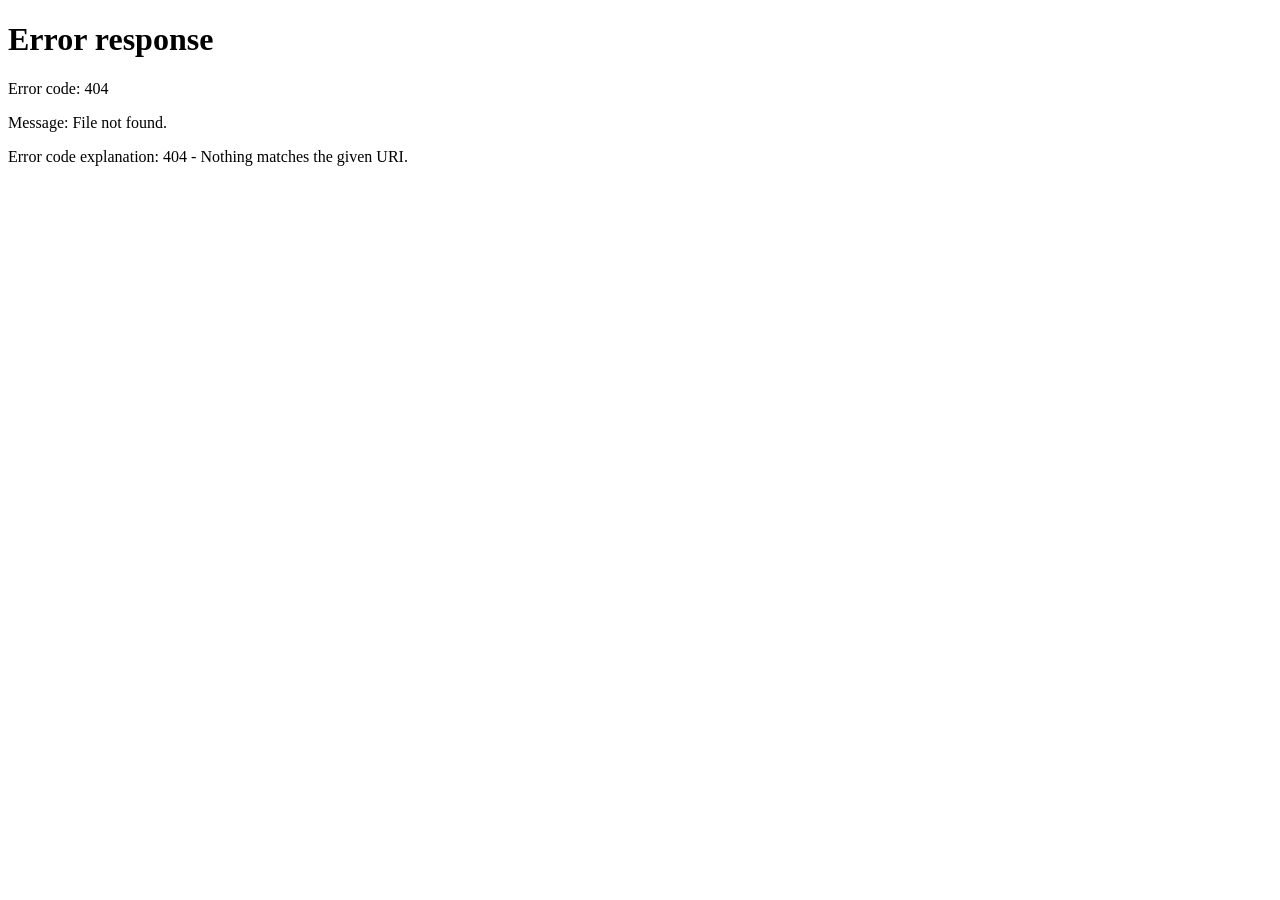
==== commit b3db6fdc: "Add files via upload" ====
--- a/index.html
+++ b/index.html
@@ -1,860 +1,892 @@
-<!DOCTYPE html>
-<html lang="en">
-<head>
-<meta charset="UTF-8">
-<meta name="viewport" content="width=device-width, initial-scale=1.0">
-<title>Home — Max International School</title>
-<!-- meta:start -->
-<meta name="description" content="Max International School, Assandh (Karnal) blends Gurukul discipline with modern pedagogy - CBSE curriculum, Pro-Max NEET/JEE and NDA coaching, and scholarships up to 90%.">
-<link rel="canonical" href="https://www.maxinternationalschool.com/">
-<link rel="icon" href="assets/img/logo.png" type="image/png">
-<link rel="apple-touch-icon" href="assets/img/logo.png">
-<meta name="theme-color" content="#0B2347">
-<meta property="og:type" content="website">
-<meta property="og:site_name" content="Max International School">
-<meta property="og:title" content="Home — Max International School">
-<meta property="og:description" content="Max International School, Assandh (Karnal) blends Gurukul discipline with modern pedagogy - CBSE curriculum, Pro-Max NEET/JEE and NDA coaching, and scholarships up to 90%.">
-<meta property="og:url" content="https://www.maxinternationalschool.com/">
-<meta property="og:image" content="https://www.maxinternationalschool.com/assets/img/school-building-1.jpg">
-<meta property="og:image:alt" content="Max International School campus, Assandh">
-<meta property="og:locale" content="en_IN">
-<meta name="twitter:card" content="summary_large_image">
-<meta name="twitter:title" content="Home — Max International School">
-<meta name="twitter:description" content="Max International School, Assandh (Karnal) blends Gurukul discipline with modern pedagogy - CBSE curriculum, Pro-Max NEET/JEE and NDA coaching, and scholarships up to 90%.">
-<meta name="twitter:image" content="https://www.maxinternationalschool.com/assets/img/school-building-1.jpg">
-<!-- meta:end -->
-<link rel="preconnect" href="https://fonts.googleapis.com">
-<link rel="preconnect" href="https://fonts.gstatic.com" crossorigin>
-<link href="https://fonts.googleapis.com/css2?family=Plus+Jakarta+Sans:wght@300;400;500;600;700;800&family=Poppins:wght@500;600;700;800&family=Kaushan+Script&display=swap" rel="stylesheet">
-<link rel="stylesheet" href="assets/css/style.css">
-<!-- Applies photo swaps made in the CMS. Loaded here, not deferred, so a
-     replaced photo is in place before the browser requests the original. -->
-<script src="assets/js/site-images.js"></script>
-</head>
-<body>
-  <a class="skip-link" href="#main-content">Skip to main content</a>
-  
-  <!-- ==========================================================================
-       TOP BAR
-       ========================================================================== -->
-  <div class="topbar">
-    <div class="container">
-      <div class="topbar-left">
-        <span>📍 Safidon Road, Assandh, Karnal (HR)</span>
-        <span>📞 <a href="tel:+919050294300">9050294300</a> · <a href="tel:+919050248300">9050248300</a></span>
-        <span>📱 <a href="tel:+919050294300">+91 90502 94300</a></span>
-      </div>
-      <div class="topbar-social">
-        <a href="https://www.facebook.com/maxinternationalschoolassandh" aria-label="Facebook" target="_blank" rel="noopener noreferrer">
-          <img src="assets/img/social-facebook.png" alt="Facebook">
-        </a>
-        <a href="https://www.instagram.com/maxinternationalassandh?igsh=MWlybHdhb3M5c29iZg%3D%3D&utm_source=qr" aria-label="Instagram" target="_blank" rel="noopener noreferrer">
-          <img src="assets/img/social-instagram.png" alt="Instagram" loading="lazy" decoding="async">
-        </a>
-        <a href="https://www.youtube.com/@maxinternationalschool2041" aria-label="YouTube" target="_blank" rel="noopener noreferrer">
-          <img src="assets/img/social-youtube.png" alt="YouTube" loading="lazy" decoding="async">
-        </a>
-        <a href="https://wa.me/919050294300" aria-label="WhatsApp" target="_blank" rel="noopener noreferrer">
-          <img src="assets/img/social-whatsapp.png" alt="WhatsApp" loading="lazy" decoding="async">
-        </a>
-      </div>
-    </div>
-  </div>
-
-  <!-- ==========================================================================
-       MAIN NAVIGATION
-       ========================================================================== -->
-  <header class="main-nav">
-    <div class="container nav-inner">
-      <a href="index.html" class="logo-wrap">
-        <img src="assets/img/logo.png" alt="Max International School logo">
-      </a>
-      <nav class="menu">
-        <ul>
-          <li class="active"><a href="index.html">Homepage</a></li>
-          <li>
-            <a href="about-us.html">About Us <span class="car">▾</span></a>
-            <div class="dropdown">
-              <div class="sub-head">About Max</div>
-              <a href="about-us.html#philosophy">Philosophy</a>
-              <a href="about-us.html#mission">Mission</a>
-              <a href="about-us.html#vision">Vision</a>
-              <a href="about-us.html#chairman">Message from Chairperson</a>
-              <a href="about-us.html#secretary">Message from Secretary</a>
-              <a href="about-us.html#principal">Message from Principal</a>
-              <div class="sub-head">Infrastructure</div>
-              <a href="about-us.html#infra">360° View</a>
-              <a href="about-us.html#infra">Virtual Tour</a>
-              <a href="about-us.html#infra">Facilities</a>
-              <a href="mandatory-disclosure.php">CBSE Mandatory Disclosure</a>
-              <a href="about-us.html#awards">Awards &amp; Honours</a>
-            </div>
-          </li>
-          <li>
-            <a href="academics.html">Academics <span class="car">▾</span></a>
-            <div class="dropdown">
-              <a href="academics.html#wings">Three Wings (Junior, Primary, Senior)</a>
-              <a href="promax.html">PRO Max Classes</a>
-              <a href="academics.html#how-we-teach">How We Teach</a>
-              <a href="academics.html#curriculum">Curriculum</a>
-              <a href="academics.html#beyond">Beyond Textbook</a>
-              <a href="academics.html#planner">Yearly Planner</a>
-            </div>
-          </li>
-          <li>
-            <a href="beyond-activities.html">Beyond Activities <span class="car">▾</span></a>
-            <div class="dropdown">
-              <a href="beyond-activities.html#calendar">Co-Curricular Calendar</a>
-              <a href="beyond-activities.html#sports">Sports</a>
-              <a href="beyond-activities.html#council">Student Council</a>
-              <a href="beyond-activities.html#exchange">Intl. Educational Exchange Programs</a>
-              <a href="beyond-activities.html#visits">Educational Visits</a>
-              <div class="sub-head">Gallery</div>
-              <a href="gallery.html#events">Photo Gallery</a>
-              <a href="gallery.html#newsletter">E-Newsletter</a>
-              <a href="gallery.html#notif">Events &amp; Notifications</a>
-            </div>
-          </li>
-          <li><a href="promax.html">Pro Max</a></li>
-          <li>
-            <a href="admission.html">Admission <span class="car">▾</span></a>
-            <div class="dropdown">
-              <a href="admission.html#process">Admission Process</a>
-              <a href="admission.html#apply">Apply Now</a>
-              <a href="admission.html#fees">Fee Structure</a>
-              <a href="admission.html#refund-policy">Refund Policy</a>
-            </div>
-          </li>
-          <li><a href="career.html">Career</a></li>
-          <li><a href="mandatory-disclosure.php">Mandatory Disclosure</a></li>
-          <li><a href="contact-us.html">Contact Us</a></li>
-        </ul>
-      </nav>
-      <div class="nav-cta">
-        <a href="admin.html" class="login-pill">Log In</a>
-        <a href="admission.html#apply" class="gc-btn-pill">
-          <span>Apply Now</span>
-          <span class="btn-arrow-circle">→</span>
-        </a>
-        <div class="burger"><span></span><span></span><span></span></div>
-      </div>
-    </div>
-  </header>
-
-  <!-- ==========================================================================
-       HERO SECTION WITH DYNAMIC FLOATING MOSAIC GRID
-       ========================================================================== -->
-  <section id="main-content" tabindex="-1" class="gc-hero" aria-label="Welcome to Max International School">
-    <div class="container">
-      <div class="gc-hero-headline-wrap">
-        <div class="gc-hero-tag">🌟 Affiliated to CBSE, New Delhi · Assandh, Karnal</div>
-        <h1 class="gc-hero-title">
-          Building Character. <br>Inspiring <span class="hl">Excellence.</span>
-        </h1>
-        <p class="gc-hero-subtitle">
-          Max International School blends traditional Gurukul discipline with modern pedagogy — balanced education, hidden talents unlocked, cutting-edge labs, and quality learning for every child.
-        </p>
-        <div class="gc-hero-cta-group">
-          <a href="admission.html" class="gc-btn-pill" style="font-size: 16px; padding: 14px 32px;">
-            <span>Apply for 2026–27 Batch</span>
-            <span class="btn-arrow-circle">→</span>
-          </a>
-          <a href="#campus-tour" class="gc-btn-secondary">
-            <span>Take a Virtual Tour</span>
-            <span>👁️</span>
-          </a>
-        </div>
-      </div>
-
-      <!-- Floating Mosaic Cards (Grand Columbus Style) -->
-      <div class="gc-mosaic-grid">
-        <!-- Col 1 -->
-        <div class="gc-mosaic-col">
-          <div class="gc-mosaic-card">
-            <img src="assets/img/school-building-1.jpg" alt="Max International School Campus Building" fetchpriority="high">
-            <div class="card-caption">
-              <h4>Inspire a child’s future.</h4>
-            </div>
-          </div>
-          <div class="gc-card-navy">
-            <h3>100%</h3>
-            <p>CBSE-Affiliated Comprehensive Curriculum</p>
-          </div>
-        </div>
-
-        <!-- Col 2 -->
-        <div class="gc-mosaic-col">
-          <div class="gc-mosaic-card">
-            <img src="assets/img/School%20Images/MAX%20Students.jpg" alt="Max International School Students">
-            <div class="card-caption">
-              <h4>Joyful, values-based learning environment.</h4>
-            </div>
-          </div>
-          <div class="gc-card-teal">
-            <h3>50+</h3>
-            <p>Dedicated educators nurturing young minds every day</p>
-          </div>
-        </div>
-
-        <!-- Col 3 -->
-        <div class="gc-mosaic-col">
-          <div class="gc-card-orange">
-            <h3>90%</h3>
-            <p>Max Ultimate Scholarship in assoc. with Physics Wallah</p>
-          </div>
-          <div class="gc-mosaic-card">
-            <img src="assets/img/School%20Images/Computer%20lab.jpg" alt="Students in Computer Lab">
-            <div class="card-caption">
-              <h4>Future-Ready STEM &amp; Digital Hubs</h4>
-            </div>
-          </div>
-        </div>
-
-        <!-- Col 4 -->
-        <div class="gc-mosaic-col">
-          <div class="gc-mosaic-card">
-            <img src="assets/img/School%20Images/Student%20playing%20in%20Playground.jpg" alt="Students on School Playground">
-            <div class="card-caption">
-              <h4>Sports, Skating &amp; Gurukul Discipline</h4>
-            </div>
-          </div>
-          <div class="gc-mosaic-card">
-            <img src="assets/img/School%20Images/student%20doing%20Painting.jpg" alt="Student Painting in Art Class">
-            <div class="card-caption">
-              <h4>Arts, Music &amp; Creative Discovery</h4>
-            </div>
-          </div>
-        </div>
-      </div>
-    </div>
-  </section>
-
-  <!-- ==========================================================================
-       RUNNING MARQUEE TICKER (GRAND COLUMBUS STYLE)
-       ========================================================================== -->
-  <section class="gc-marquee-section" aria-label="Highlights ticker">
-    <div class="gc-marquee-track">
-      <div class="gc-marquee-content">
-        <span>Guiding Every Learner to their True North</span><span class="star">✦</span>
-        <span>Gurukul Discipline with Modern Pedagogy</span><span class="star">✦</span>
-        <span>Admissions Open for 2026–27 Batch</span><span class="star">✦</span>
-        <span>In-House Pro-Max NEET, JEE &amp; NDA Coaching</span><span class="star">✦</span>
-        <span>Excellence in Academics &amp; Sports</span><span class="star">✦</span>
-      </div>
-      <div class="gc-marquee-content">
-        <span>Guiding Every Learner to their True North</span><span class="star">✦</span>
-        <span>Gurukul Discipline with Modern Pedagogy</span><span class="star">✦</span>
-        <span>Admissions Open for 2026–27 Batch</span><span class="star">✦</span>
-        <span>In-House Pro-Max NEET, JEE &amp; NDA Coaching</span><span class="star">✦</span>
-        <span>Excellence in Academics &amp; Sports</span><span class="star">✦</span>
-      </div>
-    </div>
-  </section>
-
-  <!-- ==========================================================================
-       "WHY MAX?" & ANIMATED LIVE COUNTERS SECTION
-       ========================================================================== -->
-  <section class="gc-about-section" id="whymax">
-    <div class="container">
-      <div class="gc-split-grid">
-        <!-- Left: Philosophy & Live Animated Counters -->
-        <div>
-          <span class="gc-section-subhead">Why Max International</span>
-          <h2 class="gc-section-title">Where Education builds character, not just marks</h2>
-          <p class="gc-lead-text">
-            A school where every child is known by name, stretched well beyond the syllabus, and prepared for the world they will step into.
-            <br><br>
-            Max International School is run as a non-profit institution with charitable status — every rupee generated is reinvested into better infrastructure, stronger academics, and richer extracurricular facilities.
-          </p>
-
-          <!-- 4 Interactive Counters -->
-          <div class="gc-counter-grid">
-            <div class="gc-counter-box">
-              <div class="gc-counter-number">
-                <span class="gc-counter-val" data-target="1200">0</span>
-                <span class="plus">+</span>
-              </div>
-              <div class="gc-counter-label">Students nurtured with academic &amp; co-curricular brilliance</div>
-            </div>
-
-            <div class="gc-counter-box">
-              <div class="gc-counter-number">
-                <span class="gc-counter-val" data-target="100">0</span>
-                <span class="plus">%</span>
-              </div>
-              <div class="gc-counter-label">CBSE Board Exam pass rate &amp; distinguished honors</div>
-            </div>
-
-            <div class="gc-counter-box">
-              <div class="gc-counter-number">
-                <span class="gc-counter-val" data-target="15">0</span>
-                <span class="plus">+</span>
-              </div>
-              <div class="gc-counter-label">Clubs, sports &amp; holistic self-development activities</div>
-            </div>
-
-            <div class="gc-counter-box">
-              <div class="gc-counter-number">
-                <span class="gc-counter-val" data-target="5">0</span>
-                <span class="plus">+</span>
-                <span style="font-size: 15px; margin-left: 4px; color: var(--navy); font-weight: 700;">Acres</span>
-              </div>
-              <div class="gc-counter-label">Eco-friendly campus with modern smart facilities</div>
-            </div>
-          </div>
-        </div>
-
-        <!-- Right: 3 Progressive Steps -->
-        <div class="gc-steps-wrap">
-          <div class="gc-step-card">
-            <div class="gc-step-num">01</div>
-            <div class="gc-step-content">
-              <h4>Where Every Child Matters</h4>
-              <p>Every child is unique. At Max International School, we celebrate individuality while nurturing a sense of belonging. Our teachers strive to understand every learner, identify their strengths and provide opportunities for them to grow at their own pace.</p>
-              <a href="about-us.html#philosophy" class="gc-step-link">Learn more <span>→</span></a>
-            </div>
-          </div>
-
-          <div class="gc-step-card">
-            <div class="gc-step-num">02</div>
-            <div class="gc-step-content">
-              <h4>Beyond Academics</h4>
-              <p>Education comes alive when children learn by doing. Our students are encouraged to participate in sports, performing arts, clubs, competitions, community initiatives, leadership programmes and experiential learning activities.</p>
-              <a href="beyond-activities.html" class="gc-step-link">Learn more <span>→</span></a>
-            </div>
-          </div>
-
-          <div class="gc-step-card">
-            <div class="gc-step-num">03</div>
-            <div class="gc-step-content">
-              <h4>Preparing Learners for Tomorrow</h4>
-              <p>The world is changing rapidly. We therefore focus on developing future-ready skills, digital literacy, problem-solving abilities, collaboration and adaptability, while keeping our students firmly rooted in values and culture.</p>
-              <a href="about-us.html#mission" class="gc-step-link">Learn more <span>→</span></a>
-            </div>
-          </div>
-        </div>
-      </div>
-    </div>
-  </section>
-
-  <!-- ==========================================================================
-       "WHAT SETS MAX APART" (6-CARD FEATURE GRID)
-       ========================================================================== -->
-  <section class="gc-features-section" id="features">
-    <div class="container">
-      <div class="gc-features-head">
-        <span class="gc-section-subhead">Why Choose Max</span>
-        <h2 class="gc-section-title">What Sets Max International Apart</h2>
-        <p>A warm, inclusive school culture centered on individual attention, robust moral values, and modern pedagogy. Every classroom is a sanctuary of trust, and every mentor a partner in your child's journey.</p>
-      </div>
-
-      <div class="gc-features-grid">
-        <div class="gc-feature-card">
-          <div class="gc-feature-icon">📚</div>
-          <h4>CBSE Excellence, Global Edge</h4>
-          <p>Uncompromising academic rigor based on NCERT curriculum, enhanced with modern interactive learning and international perspectives.</p>
-        </div>
-
-        <div class="gc-feature-card">
-          <div class="gc-feature-icon">🎯</div>
-          <h4>Pro-Max In-House Coaching</h4>
-          <p>Targeted training for NEET, JEE, and NDA led by expert faculty in association with Physics Wallah Vidyapeeth.</p>
-        </div>
-
-        <div class="gc-feature-card">
-          <div class="gc-feature-icon">🔬</div>
-          <h4>State-of-the-Art Labs</h4>
-          <p>Advanced Physics, Chemistry, Biology, and Computer hubs where concepts leap from textbooks into real hands-on discovery.</p>
-        </div>
-
-        <div class="gc-feature-card">
-          <div class="gc-feature-icon">🏅</div>
-          <h4>Sports, Skating &amp; Yoga</h4>
-          <p>Full-fledged playgrounds, dedicated rink for roller skating, daily yoga, athletics, and chess fostering mental &amp; physical grit.</p>
-        </div>
-
-        <div class="gc-feature-card">
-          <div class="gc-feature-icon">🤝</div>
-          <h4>Personalized Mentorship</h4>
-          <p>Every student is known by name. Fostering confidence and empathy without burdensome academic anxiety.</p>
-        </div>
-
-        <div class="gc-feature-card">
-          <div class="gc-feature-icon">🌱</div>
-          <h4>Value-Driven &amp; Charitable</h4>
-          <p>Run by a non-profit trust where revenue is reinvested into campus facilities, alongside scholarships reaching up to 90%.</p>
-        </div>
-      </div>
-
-      <div class="gc-center-cta">
-        <a href="admission.html" class="gc-btn-pill" style="background: var(--orange);">
-          <span>Schedule a Campus Visit</span>
-          <span class="btn-arrow-circle">→</span>
-        </a>
-      </div>
-    </div>
-  </section>
-
-  <!-- ==========================================================================
-       "21ST CENTURY READY" ACADEMIC WINGS
-       ========================================================================== -->
-  <section class="gc-academics-section" id="academics">
-    <div class="container">
-      <div class="gc-academics-grid">
-        <!-- Left: Image with floating badge -->
-        <div class="gc-academics-image-wrap">
-          <img src="assets/img/School%20Images/Library.jpg" alt="Students in the school library" loading="lazy" decoding="async">
-          <div class="gc-academics-floating-badge">
-            <h5>CBSE Affiliated</h5>
-            <span>Complete K–12 Comprehensive Wings</span>
-          </div>
-        </div>
-
-        <!-- Right: 4 Academic Stages -->
-        <div>
-          <span class="gc-section-subhead">Academics</span>
-          <h2 class="gc-section-title">21st Century Ready Education</h2>
-          <p class="gc-lead-text" style="margin-bottom: 20px;">
-            Education at Max International School instills critical thinking, moral integrity, and curiosity. We prepare students not just to succeed in tests, but to excel in life.
-          </p>
-
-          <div class="gc-wings-list">
-            <div class="gc-wing-item active">
-              <div class="gc-wing-header">
-                <h4>Foundational Wing</h4>
-                <span class="gc-wing-tag">Nursery – Grade 2</span>
-              </div>
-              <p>Where curiosity ignites! Play-based, experiential learning designed to build solid numeracy, language confidence, and essential social skills.</p>
-            </div>
-
-            <div class="gc-wing-item">
-              <div class="gc-wing-header">
-                <h4>Preparatory Wing</h4>
-                <span class="gc-wing-tag">Grade 3 – Grade 5</span>
-              </div>
-              <p>Building confidence and conceptual clarity. Encourages active exploration, creative thinking, inquiry, and collaborative activities.</p>
-            </div>
-
-            <div class="gc-wing-item">
-              <div class="gc-wing-header">
-                <h4>Middle Wing</h4>
-                <span class="gc-wing-tag">Grade 6 – Grade 8</span>
-              </div>
-              <p>Molding independent thinkers through hands-on science experiments, mathematics labs, leadership exercises, and problem-solving projects.</p>
-            </div>
-
-            <div class="gc-wing-item">
-              <div class="gc-wing-header">
-                <h4>Secondary &amp; Senior Secondary (Pro-Max)</h4>
-                <span class="gc-wing-tag">Grade 9 – Grade 12</span>
-              </div>
-              <p>Rigorous CBSE board exam excellence paired with in-school coaching for competitive entrances (NEET / JEE / NDA) to unlock career dreams.</p>
-            </div>
-          </div>
-        </div>
-      </div>
-    </div>
-  </section>
-
-  <!-- ==========================================================================
-       "START YOUR JOURNEY" ADMISSIONS FLOW (WATERMARKED 01-04)
-       ========================================================================== -->
-  <section class="gc-admissions-section" id="admission">
-    <div class="container">
-      <div class="gc-admissions-head">
-        <span class="gc-section-subhead">Admissions 2026–2027</span>
-        <h2 class="gc-section-title">Start Your Child’s Journey with Us</h2>
-        <p>Ensuring your child embarks on their educational journey with a clear, transparent, and supportive admissions process.</p>
-      </div>
-
-      <div class="gc-admissions-grid">
-        <div class="gc-admission-card">
-          <div>
-            <div class="gc-admission-watermark">01</div>
-            <h3>Admission Policy</h3>
-            <p>MIS maintains a clear, merit-guided, and transparent admission policy. Class seats are intentionally limited to preserve small student-to-mentor ratios.</p>
-          </div>
-          <a href="admission.html#process" class="gc-admission-link">Learn more <span>→</span></a>
-        </div>
-
-        <div class="gc-admission-card">
-          <div>
-            <div class="gc-admission-watermark">02</div>
-            <h3>Registration &amp; Tour</h3>
-            <p>Submit an enquiry online or visit our Assandh campus. Our experienced counselors walk you through the facilities, teachers, and curriculum.</p>
-          </div>
-          <a href="admission.html#apply" class="gc-admission-link">Apply online <span>→</span></a>
-        </div>
-
-        <div class="gc-admission-card">
-          <div>
-            <div class="gc-admission-watermark">03</div>
-            <h3>Required Documents</h3>
-            <ul>
-              <li>Student’s Birth Certificate (Photocopy)</li>
-              <li>Aadhaar Cards (Student &amp; Parents)</li>
-              <li>Previous Class Final Marksheet</li>
-              <li>Original Transfer Certificate / SLC (with SRN)</li>
-              <li>Passport-sized Photographs</li>
-            </ul>
-          </div>
-          <a href="admission.html#requisites" class="gc-admission-link">View checklist <span>→</span></a>
-        </div>
-
-        <div class="gc-admission-card">
-          <div>
-            <div class="gc-admission-watermark">04</div>
-            <h3>Transparent Fees</h3>
-            <p>We uphold a genuine, non-profit, and value-driven fee structure with zero hidden levies. Generous scholarships up to 90% available via MUST 2026.</p>
-          </div>
-          <a href="admission.html#fees" class="gc-admission-link">Fee structure <span>→</span></a>
-        </div>
-      </div>
-    </div>
-  </section>
-
-  <!-- ==========================================================================
-       360° VIRTUAL CAMPUS TOUR BANNER
-       ========================================================================== -->
-  <section class="gc-virtual-tour-section" id="campus-tour">
-    <div class="container">
-      <div class="gc-tour-content">
-        <div class="gc-pulse-play-wrap">
-          <a href="about-us.html#infra" class="gc-pulse-play-btn" aria-label="Open 360 degree virtual tour">▶</a>
-        </div>
-        <h2 class="gc-section-title">Discover Our Campus Virtually</h2>
-        <p>Step inside Max International School and explore our smart classrooms, science labs, and vibrant sports grounds right from your home.</p>
-        <a href="about-us.html#infra" class="gc-btn-pill" style="font-size: 16px; padding: 14px 32px;">
-          <span>Take A 360° Virtual Tour</span>
-          <span class="btn-arrow-circle">→</span>
-        </a>
-      </div>
-    </div>
-  </section>
-
-  <!-- ==========================================================================
-       "THE MAX GUILD" LEADERSHIP SHOWCASE
-       ========================================================================== -->
-  <section class="gc-guild-section" id="leadership">
-    <div class="container">
-      <div class="gc-guild-head">
-        <span class="gc-section-subhead">Faculty &amp; Leadership</span>
-        <h2 class="gc-section-title">Visionary Leadership Behind Max International</h2>
-        <p>A dedicated team of visionary mentors united by passion, pedagogical excellence, and genuine care for every student.</p>
-      </div>
-
-      <div class="gc-guild-grid">
-        <div class="gc-leader-card">
-          <div class="gc-leader-img-box">
-            <img src="assets/img/Faculty%20images/Chairman.jpg" alt="CA Mukesh Bansal, Chairman" loading="lazy" decoding="async">
-          </div>
-          <div class="gc-leader-info">
-            <h4>CA Mukesh Bansal</h4>
-            <span class="designation">Chairman</span>
-          </div>
-        </div>
-
-        <div class="gc-leader-card">
-          <div class="gc-leader-img-box">
-            <img src="assets/img/Faculty%20images/secretary.jpg" alt="Mr. Kapil Gupta, Secretary" loading="lazy" decoding="async">
-          </div>
-          <div class="gc-leader-info">
-            <h4>Mr. Kapil Gupta</h4>
-            <span class="designation">Secretary</span>
-          </div>
-        </div>
-
-        <div class="gc-leader-card">
-          <div class="gc-leader-img-box">
-            <img src="assets/img/Faculty%20images/principal.jpg" alt="Ms. Sonika Rai, Principal" loading="lazy" decoding="async">
-          </div>
-          <div class="gc-leader-info">
-            <h4>Ms. Sonika Rai</h4>
-            <span class="designation">Principal</span>
-          </div>
-        </div>
-      </div>
-    </div>
-  </section>
-
-  <!-- ==========================================================================
-       "WHERE LEARNING MEETS LIVING" CAMPUS LIFE GALLERY
-       ========================================================================== -->
-  <section class="gc-gallery-section">
-    <div class="container">
-      <div style="text-align: center; max-width: 680px; margin: 0 auto;">
-        <span class="gc-section-subhead">Campus Life</span>
-        <h2 class="gc-section-title">Where Learning Meets Living</h2>
-        <p style="color: var(--muted);">From spiritual morning assemblies to chess battles, science discoveries, and yoga workouts—every day shapes confidence and character.</p>
-      </div>
-
-      <div class="gc-gallery-grid">
-        <div class="gc-gallery-item">
-          <img src="assets/img/School%20Images/Hawan.jpg" alt="Students participating in morning assembly" loading="lazy" decoding="async">
-          <div class="gc-gallery-overlay">
-            <span>Gurukul Heritage &amp; Values</span>
-          </div>
-        </div>
-
-        <div class="gc-gallery-item">
-          <img src="assets/img/School%20Images/Chess.jpg" alt="Students playing chess" loading="lazy" decoding="async">
-          <div class="gc-gallery-overlay">
-            <span>Strategic Chess &amp; Mind Sports</span>
-          </div>
-        </div>
-
-        <div class="gc-gallery-item">
-          <img src="assets/img/School%20Images/Yoga.jpg" alt="Students in yoga session" loading="lazy" decoding="async">
-          <div class="gc-gallery-overlay">
-            <span>Yoga &amp; Mindful Living</span>
-          </div>
-        </div>
-
-        <div class="gc-gallery-item">
-          <img src="assets/img/School%20Images/Science%20lab.jpg" alt="Students carrying out experiment in science lab" loading="lazy" decoding="async">
-          <div class="gc-gallery-overlay">
-            <span>Hands-on Science Labs</span>
-          </div>
-        </div>
-      </div>
-    </div>
-  </section>
-
-  <!-- ==========================================================================
-       QUICK ADMISSION & NEWSLETTER ENQUIRY FORM
-       ========================================================================== -->
-  <section class="gc-connect-section">
-    <div class="container">
-      <div class="gc-connect-box">
-        <div class="gc-connect-form-side">
-          <h2>Stay Connected with Our School Community</h2>
-          <p>Receive admission notifications, academic updates, and event highlights directly from our admissions team.</p>
-
-          <form id="gcEnquiryForm">
-            <div class="gc-form-grid">
-              <div class="gc-form-group">
-                <label class="gc-form-label" for="parentName">Parent's Full Name</label>
-                <input class="gc-input" type="text" id="parentName" placeholder="e.g. Rajesh Sharma" required>
-              </div>
-
-              <div class="gc-form-group">
-                <label class="gc-form-label" for="parentPhone">Mobile Number</label>
-                <input class="gc-input" type="tel" id="parentPhone" placeholder="e.g. 9876543210" required>
-              </div>
-
-              <div class="gc-form-group">
-                <label class="gc-form-label" for="studentClass">Grade / Class Applying For</label>
-                <input class="gc-input" type="text" id="studentClass" placeholder="e.g. Grade 6 or Kindergarten" required>
-              </div>
-
-              <div class="gc-form-group">
-                <label class="gc-form-label" for="academicYear">Academic Year</label>
-                <input class="gc-input" type="text" id="academicYear" value="2026–2027" readonly style="opacity: 0.85;">
-              </div>
-
-              <div class="gc-form-group full">
-                <button type="submit" class="gc-submit-btn">Submit Admission Enquiry</button>
-              </div>
-            </div>
-          </form>
-
-          <div id="gcFormFeedback" style="display: none; margin-top: 18px; padding: 12px 18px; background: rgba(1, 158, 137, 0.25); border-left: 4px solid var(--teal); border-radius: 6px; font-size: 14px;">
-            ✅ Thank you! Your enquiry has been recorded. Our admissions counselor will contact you shortly.
-          </div>
-        </div>
-
-        <div class="gc-connect-img-side">
-          <img src="assets/img/School%20Images/Students.jpg" alt="Max International School Students" loading="lazy" decoding="async">
-        </div>
-      </div>
-    </div>
-  </section>
-
-  <!-- ==========================================================================
-       PARENT TESTIMONIALS
-       ========================================================================== -->
-  <section class="gc-testimonials-section" id="testimonials">
-    <div class="container">
-      <div style="text-align: center; max-width: 650px; margin: 0 auto;">
-        <span class="gc-section-subhead">Testimonials</span>
-        <h2 class="gc-section-title">What Our Parents Say</h2>
-        <p style="color: var(--muted);">Real words from families who have experienced our nurturing environment firsthand.</p>
-      </div>
-
-      <div class="gc-testi-grid">
-        <div class="gc-testi-card">
-          <div>
-            <div class="gc-testi-stars">★★★★★</div>
-            <p class="gc-testi-text">"I have never seen such an amazing teaching and learning environment. The teachers know each student's pulse."</p>
-          </div>
-          <div class="gc-testi-author">
-            <div class="gc-testi-avatar">CP</div>
-            <div>
-              <div class="gc-testi-name">Mr. Charan Pal</div>
-              <div class="gc-testi-role">Parent</div>
-            </div>
-          </div>
-        </div>
-
-        <div class="gc-testi-card">
-          <div>
-            <div class="gc-testi-stars">★★★★★</div>
-            <p class="gc-testi-text">"We are fully satisfied with the school's safety standards, moral ethics, and academic progress of our children."</p>
-          </div>
-          <div class="gc-testi-author">
-            <div class="gc-testi-avatar">GS</div>
-            <div>
-              <div class="gc-testi-name">Mr. Gurjant Singh</div>
-              <div class="gc-testi-role">Parent</div>
-            </div>
-          </div>
-        </div>
-
-        <div class="gc-testi-card">
-          <div>
-            <div class="gc-testi-stars">★★★★★</div>
-            <p class="gc-testi-text">"Highly learned and experienced teachers with ultra-modern infrastructure and caring mentors. Best decision for my child."</p>
-          </div>
-          <div class="gc-testi-author">
-            <div class="gc-testi-avatar">JS</div>
-            <div>
-              <div class="gc-testi-name">Mr. Jasbir Singh</div>
-              <div class="gc-testi-role">Parent</div>
-            </div>
-          </div>
-        </div>
-      </div>
-    </div>
-  </section>
-
-  <!-- ==========================================================================
-       CMS NEWSLETTERS SECTION (HOOK PRESERVED)
-       ========================================================================== -->
-  <section class="section section-alt" id="newsletters">
-    <div class="container">
-      <div class="section-head" style="text-align: center; margin-bottom: 40px;">
-        <span class="eyebrow">Stay Updated</span>
-        <h2>Recent Newsletters</h2>
-        <p style="margin: 0 auto;">Termly round-ups of academics, achievements and campus life.</p>
-      </div>
-      <div class="feature-grid" data-cms-list="newsletters" data-cms-limit="3"></div>
-      <div style="text-align:center; margin-top:32px;">
-        <a href="gallery.html#newsletter" class="btn btn-navy">View all newsletters</a>
-      </div>
-    </div>
-  </section>
-
-  <!-- ==========================================================================
-       ADMISSION CTA BAND
-       ========================================================================== -->
-  <section class="section" id="admission-cta" style="padding: 40px 0;">
-    <div class="container">
-      <div class="cta-band" style="background: linear-gradient(135deg, var(--navy) 0%, var(--navy-deep) 100%); border-radius: var(--radius-xl); padding: 46px 40px; color: #fff; display: flex; align-items: center; justify-content: space-between; flex-wrap: wrap; gap: 24px;">
-        <div style="max-width: 650px;">
-          <h3 style="color: #fff; font-size: 28px; margin-bottom: 10px;">Admissions open for 2026–2027 batch</h3>
-          <p style="color: #c5d7f2; font-size: 15px; margin: 0;">Register for the Max Ultimate Scholarship Test and get a chance to win a scholarship of up to 90%, in association with Physics Wallah Vidyapeeth.</p>
-        </div>
-        <div style="display:flex; gap:14px; flex-wrap:wrap;">
-          <a href="admission.html" class="gc-btn-pill">
-            <span>Apply Now</span>
-            <span class="btn-arrow-circle">→</span>
-          </a>
-          <a href="admission.html#fees" class="btn btn-outline" style="border-color:rgba(255,255,255,.55)">Fee Structure</a>
-        </div>
-      </div>
-    </div>
-  </section>
-
-  <!-- ==========================================================================
-       FOOTER
-       ========================================================================== -->
-  <footer id="contact-footer">
-    <div class="container">
-      <div class="foot-grid">
-        <div>
-          <div class="foot-logo" style="margin-bottom: 18px;">
-            <img src="assets/img/logo.png" alt="Max International School" style="height: 52px; width: auto;">
-          </div>
-          <p style="font-size:13.5px; color:#9fb8d6; max-width:280px; line-height: 1.7;">
-            Affiliated to CBSE, New Delhi. A stress-free environment for students and educators to draw out the best in every child.
-          </p>
-          <div class="foot-social" style="display: flex; gap: 10px; margin-top: 18px;">
-            <a href="https://www.facebook.com/maxinternationalschoolassandh" aria-label="Facebook" target="_blank" rel="noopener noreferrer">
-              <img src="assets/img/social-facebook.png" alt="Facebook" loading="lazy" decoding="async">
-            </a>
-            <a href="https://www.instagram.com/maxinternationalassandh?igsh=MWlybHdhb3M5c29iZg%3D%3D&utm_source=qr" aria-label="Instagram" target="_blank" rel="noopener noreferrer">
-              <img src="assets/img/social-instagram.png" alt="Instagram" loading="lazy" decoding="async">
-            </a>
-            <a href="https://www.youtube.com/@maxinternationalschool2041" aria-label="YouTube" target="_blank" rel="noopener noreferrer">
-              <img src="assets/img/social-youtube.png" alt="YouTube" loading="lazy" decoding="async">
-            </a>
-            <a href="https://wa.me/919050294300" aria-label="WhatsApp" target="_blank" rel="noopener noreferrer">
-              <img src="assets/img/social-whatsapp.png" alt="WhatsApp" loading="lazy" decoding="async">
-            </a>
-          </div>
-        </div>
-        <div>
-          <h5>About Max</h5>
-          <ul>
-            <li><a href="about-us.html">About Max International</a></li>
-            <li><a href="about-us.html#chairman">Chairman's Message</a></li>
-            <li><a href="about-us.html#secretary">Secretary's Message</a></li>
-            <li><a href="about-us.html#principal">Principal's Message</a></li>
-            <li><a href="mandatory-disclosure.php">Mandatory Disclosure</a></li>
-          </ul>
-        </div>
-        <div>
-          <h5>Infrastructure</h5>
-          <ul>
-            <li><a href="about-us.html#infra">School Building</a></li>
-            <li><a href="about-us.html#infra">Science Labs</a></li>
-            <li><a href="about-us.html#infra">Computer Lab</a></li>
-            <li><a href="about-us.html#infra">Playground</a></li>
-          </ul>
-        </div>
-        <div>
-          <h5>Life @ Max</h5>
-          <ul>
-            <li><a href="beyond-activities.html">Achievements</a></li>
-            <li><a href="promax.html">Pro-Max Competitive Classes</a></li>
-            <li><a href="beyond-activities.html">Defense Wing – NDA Prep</a></li>
-            <li><a href="beyond-activities.html#sports">Sports &amp; Fitness</a></li>
-          </ul>
-        </div>
-        <div>
-          <h5>Reach Us</h5>
-          <ul>
-            <li>Safidon Road, Assandh, District Karnal (HR)</li>
-            <li><a href="mailto:principal@maxinternationalschool.com">principal@maxinternationalschool.com</a></li>
-            <li><a href="mailto:info@maxinternationalschool.com">info@maxinternationalschool.com</a></li>
-            <li><a href="tel:+919050294300">9050294300</a> · <a href="tel:+919050248300">9050248300</a></li>
-          </ul>
-        </div>
-      </div>
-      <div class="foot-bottom">
-        <span>© Max International School, Assandh — All rights reserved.</span>
-      </div>
-    </div>
-  </footer>
-
-  <div class="fixed-social-bar" aria-label="Quick social links">
-    <a href="https://www.facebook.com/maxinternationalschoolassandh" aria-label="Facebook" target="_blank" rel="noopener noreferrer">
-      <img src="assets/img/social-facebook.png" alt="Facebook" loading="lazy" decoding="async">
-    </a>
-    <a href="https://www.instagram.com/maxinternationalassandh?igsh=MWlybHdhb3M5c29iZg%3D%3D&utm_source=qr" aria-label="Instagram" target="_blank" rel="noopener noreferrer">
-      <img src="assets/img/social-instagram.png" alt="Instagram" loading="lazy" decoding="async">
-    </a>
-    <a href="https://www.youtube.com/@maxinternationalschool2041" aria-label="YouTube" target="_blank" rel="noopener noreferrer">
-      <img src="assets/img/social-youtube.png" alt="YouTube" loading="lazy" decoding="async">
-    </a>
-    <a href="https://wa.me/919050294300" aria-label="WhatsApp" target="_blank" rel="noopener noreferrer">
-      <img src="assets/img/social-whatsapp.png" alt="WhatsApp" loading="lazy" decoding="async">
-    </a>
-  </div>
-
-  <script src="assets/js/menu.js"></script>
-  <script src="assets/js/cms-content.js"></script>
-  <script src="assets/js/notification-banner.js"></script>
-  <script src="assets/js/chatbot.js"></script>
-</body>
-</html>
+<!DOCTYPE html>
+<html lang="en">
+<head>
+<meta charset="UTF-8">
+<meta name="viewport" content="width=device-width, initial-scale=1.0">
+<title>Home — Max International School</title>
+<script>
+  // Site Maintenance Gate (Password: school1234)
+  (function() {
+    var MAINTENANCE_ACTIVE = true;
+    if (!MAINTENANCE_ACTIVE) return;
+    var isAuthorized = document.cookie.indexOf('mis_access=authorized') !== -1 || localStorage.getItem('mis_access') === 'authorized';
+    if (!isAuthorized) {
+      window.location.replace('maintenance.html');
+    }
+  })();
+</script>
+<!-- meta:start -->
+<meta name="description" content="Max International School, Assandh (Karnal) blends Gurukul discipline with modern pedagogy - CBSE curriculum, Pro-Max NEET/JEE coaching, and scholarships up to 100%.">
+<link rel="canonical" href="https://www.maxinternationalschool.com/">
+<link rel="icon" href="assets/img/logo.png" type="image/png">
+<link rel="apple-touch-icon" href="assets/img/logo.png">
+<meta name="theme-color" content="#0B2347">
+<meta property="og:type" content="website">
+<meta property="og:site_name" content="Max International School">
+<meta property="og:title" content="Home — Max International School">
+<meta property="og:description" content="Max International School, Assandh (Karnal) blends Gurukul discipline with modern pedagogy - CBSE curriculum, Pro-Max NEET/JEE coaching, and scholarships up to 100%.">
+<meta property="og:url" content="https://www.maxinternationalschool.com/">
+<meta property="og:image" content="https://www.maxinternationalschool.com/assets/img/school-building-1.jpg">
+<meta property="og:image:alt" content="Max International School campus, Assandh">
+<meta property="og:locale" content="en_IN">
+<meta name="twitter:card" content="summary_large_image">
+<meta name="twitter:title" content="Home — Max International School">
+<meta name="twitter:description" content="Max International School, Assandh (Karnal) blends Gurukul discipline with modern pedagogy - CBSE curriculum, Pro-Max NEET/JEE coaching, and scholarships up to 100%.">
+<meta name="twitter:image" content="https://www.maxinternationalschool.com/assets/img/school-building-1.jpg">
+<!-- meta:end -->
+<link rel="preconnect" href="https://fonts.googleapis.com">
+<link rel="preconnect" href="https://fonts.gstatic.com" crossorigin>
+<link href="https://fonts.googleapis.com/css2?family=Plus+Jakarta+Sans:wght@300;400;500;600;700;800&family=Poppins:wght@500;600;700;800&family=Kaushan+Script&display=swap" rel="stylesheet">
+<link rel="stylesheet" href="assets/css/style.css">
+<!-- Applies photo swaps made in the CMS. Loaded here, not deferred, so a
+     replaced photo is in place before the browser requests the original. -->
+<script src="assets/js/site-images.js"></script>
+</head>
+<body>
+  <a class="skip-link" href="#main-content">Skip to main content</a>
+  
+  <!-- ==========================================================================
+       TOP BAR
+       ========================================================================== -->
+  <div class="topbar">
+    <div class="container">
+      <div class="topbar-left">
+        <span>📍 Safidon Road, Assandh, Karnal (HR)</span>
+        <span>📞 <a href="tel:+919050294300">+91 90502 94300</a></span>
+      </div>
+      <div class="topbar-right">
+        <span>✉️ <a href="mailto:info@maxinternationalschool.com">info@maxinternationalschool.com</a></span>
+      </div>
+    </div>
+  </div>
+
+  <!-- ==========================================================================
+       MAIN NAVIGATION
+       ========================================================================== -->
+  <header class="main-nav">
+    <div class="container nav-inner">
+      <a href="index.html" class="logo-wrap">
+        <img src="assets/img/logo.png" alt="Max International School logo">
+      </a>
+      <nav class="menu">
+        <ul>
+          <li class="active"><a href="index.html">Homepage</a></li>
+          <li>
+            <a href="about-us.html">About Us <span class="car">▾</span></a>
+            <div class="dropdown">
+              <div class="sub-head">About Max</div>
+              <a href="about-us.html#philosophy">Philosophy</a>
+              <a href="about-us.html#mission">Mission</a>
+              <a href="about-us.html#vision">Vision</a>
+              <a href="about-us.html#chairman">Message from Chairperson</a>
+              <a href="about-us.html#director">Message from Director</a>
+              <a href="about-us.html#principal">Message from Principal</a>
+              <div class="sub-head">Infrastructure</div>
+              <a href="about-us.html#infra">360° View</a>
+              <a href="about-us.html#infra">Virtual Tour</a>
+              <a href="about-us.html#infra">Facilities</a>
+              <a href="mandatory-disclosure.php">CBSE Mandatory Disclosure</a>
+              <a href="about-us.html#awards">Awards &amp; Honours</a>
+            </div>
+          </li>
+          <li>
+            <a href="academics.html">Academics <span class="car">▾</span></a>
+            <div class="dropdown">
+              <a href="academics.html#wings">Three Wings (Junior, Primary, Senior)</a>
+              <a href="promax.html">PRO Max Classes</a>
+              <a href="academics.html#how-we-teach">How We Teach</a>
+              <a href="academics.html#curriculum">Curriculum</a>
+              <a href="academics.html#beyond">Beyond Textbook</a>
+              <a href="academics.html#planner">Yearly Planner</a>
+            </div>
+          </li>
+          <li>
+            <a href="beyond-activities.html">Beyond Activities <span class="car">▾</span></a>
+            <div class="dropdown">
+              <a href="beyond-activities.html#calendar">Co-Curricular Calendar</a>
+              <a href="beyond-activities.html#sports">Sports</a>
+              <a href="beyond-activities.html#council">Student Council</a>
+              <a href="beyond-activities.html#exchange">Intl. Educational Exchange Programs</a>
+              <a href="beyond-activities.html#visits">Educational Visits</a>
+              <div class="sub-head">Gallery</div>
+              <a href="gallery.html#events">Photo Gallery</a>
+              <a href="gallery.html#newsletter">E-Newsletter</a>
+              <a href="gallery.html#notif">Events &amp; Notifications</a>
+            </div>
+          </li>
+          <li><a href="promax.html">Pro Max</a></li>
+          <li>
+            <a href="admission.html">Admission <span class="car">▾</span></a>
+            <div class="dropdown">
+              <a href="admission.html#process">Admission Process</a>
+              <a href="admission.html#apply">Apply Now</a>
+              <a href="admission.html#fees">Fee Structure</a>
+              <a href="admission.html#refund-policy">Refund Policy</a>
+            </div>
+          </li>
+          <li><a href="career.html">Career</a></li>
+          <li><a href="mandatory-disclosure.php">Mandatory Disclosure</a></li>
+          <li><a href="contact-us.html">Contact Us</a></li>
+        </ul>
+      </nav>
+      <div class="nav-cta">
+        <a href="admin.html" class="login-pill">Log In</a>
+        <a href="admission.html#apply" class="gc-btn-pill">
+          <span>Apply Now</span>
+          <span class="btn-arrow-circle">→</span>
+        </a>
+        <div class="burger"><span></span><span></span><span></span></div>
+      </div>
+    </div>
+  </header>
+
+  <!-- ==========================================================================
+       HERO SECTION WITH DYNAMIC FLOATING MOSAIC GRID
+       ========================================================================== -->
+  <section id="main-content" tabindex="-1" class="gc-hero" aria-label="Welcome to Max International School">
+    <div class="container">
+      <div class="gc-hero-headline-wrap">
+        <h1 class="gc-hero-title">
+          Building Character, <br>Inspiring <span class="hl">Excellence.</span>
+        </h1>
+        <p class="gc-hero-subtitle">
+          At Max International School, we believe education is about more than academics — it's about shaping strong character alongside sharp minds. Through value-based learning, dedicated mentorship, and a nurturing environment, we help every student grow into a confident, compassionate, and responsible individual.
+          <span style="display:block; margin-top:12px; font-weight:600; color:var(--navy);">We don't just prepare students for exams — we prepare them for life.</span>
+        </p>
+        <div class="gc-hero-cta-group" style="justify-content: center;">
+          <a href="admission.html" class="gc-btn-pill" style="font-size: 16px; padding: 15px 36px;">
+            <span>Apply for Admission 2026–27</span>
+            <span class="btn-arrow-circle">→</span>
+          </a>
+        </div>
+      </div>
+
+      <!-- Floating Mosaic Cards (Grand Columbus Style) -->
+      <div class="gc-mosaic-grid">
+        <!-- Col 1 -->
+        <div class="gc-mosaic-col">
+          <div class="gc-mosaic-card">
+            <img src="assets/img/School%20Images/Students.jpg" alt="Max International School Students" fetchpriority="high">
+            <div class="card-caption">
+              <h4>Inspire a child’s future.</h4>
+            </div>
+          </div>
+          <div class="gc-card-navy">
+            <h3>100%</h3>
+            <p>CBSE-Affiliated Comprehensive Curriculum</p>
+          </div>
+        </div>
+
+        <!-- Col 2 -->
+        <div class="gc-mosaic-col">
+          <div class="gc-mosaic-card">
+            <img src="assets/img/School%20Images/MAX%20Students.jpg" alt="Max International School Students">
+            <div class="card-caption">
+              <h4>Joyful, values-based learning environment.</h4>
+            </div>
+          </div>
+          <div class="gc-card-teal">
+            <h3>60+</h3>
+            <p>Dedicated educators nurturing young minds every day</p>
+          </div>
+        </div>
+
+        <!-- Col 3 -->
+        <div class="gc-mosaic-col">
+          <div class="gc-card-orange">
+            <h3>100%</h3>
+            <p>Up to 100% Scholarship</p>
+          </div>
+          <div class="gc-mosaic-card">
+            <img src="assets/img/School%20Images/Computer%20lab.jpg" alt="Students in Computer Lab">
+            <div class="card-caption">
+              <h4>Future-Ready STEM &amp; Digital Hubs</h4>
+            </div>
+          </div>
+        </div>
+
+        <!-- Col 4 -->
+        <div class="gc-mosaic-col">
+          <div class="gc-mosaic-card">
+            <img src="assets/img/School%20Images/skating.jpg" alt="Students in Sports">
+            <div class="card-caption">
+              <h4>Sports</h4>
+            </div>
+          </div>
+          <div class="gc-mosaic-card">
+            <img src="assets/img/School%20Images/student%20doing%20Painting.jpg" alt="Student Painting in Art Class">
+            <div class="card-caption">
+              <h4>Arts, Music &amp; Creative Discovery</h4>
+            </div>
+          </div>
+        </div>
+      </div>
+    </div>
+  </section>
+
+  <!-- ==========================================================================
+       RUNNING MARQUEE TICKER (GRAND COLUMBUS STYLE)
+       ========================================================================== -->
+  <section class="gc-marquee-section" aria-label="Highlights ticker">
+    <div class="gc-marquee-track">
+      <div class="gc-marquee-content">
+        <span>Admissions Open for 2026–27 Batch</span><span class="star">✦</span>
+        <span>Max International School Assandh</span><span class="star">✦</span>
+        <span>Cutting-Edge Technology &amp; Smart Labs</span><span class="star">✦</span>
+        <span>Merit &amp; Sports Scholarships Up to 100%</span><span class="star">✦</span>
+        <span>In-House Pro-Max NEET &amp; JEE Coaching</span><span class="star">✦</span>
+        <span>State-of-the-Art &amp; Technology</span><span class="star">✦</span>
+        <span>Excellence in Academics, Sports &amp; Leadership</span><span class="star">✦</span>
+      </div>
+      <div class="gc-marquee-content">
+        <span>Admissions Open for 2026–27 Batch</span><span class="star">✦</span>
+        <span>Max International School Assandh</span><span class="star">✦</span>
+        <span>Cutting-Edge Technology &amp; Smart Labs</span><span class="star">✦</span>
+        <span>Merit &amp; Sports Scholarships Up to 100%</span><span class="star">✦</span>
+        <span>In-House Pro-Max NEET &amp; JEE Coaching</span><span class="star">✦</span>
+        <span>State-of-the-Art &amp; Technology</span><span class="star">✦</span>
+        <span>Excellence in Academics, Sports &amp; Leadership</span><span class="star">✦</span>
+      </div>
+    </div>
+  </section>
+
+  <!-- ==========================================================================
+       "WHY MAX?" & ANIMATED LIVE COUNTERS SECTION
+       ========================================================================== -->
+  <section class="gc-about-section" id="whymax">
+    <div class="container">
+      <div class="gc-split-grid">
+        <!-- Left: Philosophy & Live Animated Counters -->
+        <div>
+          <h2 class="gc-section-title">Why Max International</h2>
+          <p class="gc-lead-text">
+            A school where every child is known by name, stretched well beyond the syllabus, and prepared for the world they will step into.
+            <br><br>
+            Max International School is run as a non-profit institution with charitable status — every rupee generated is reinvested into better infrastructure, stronger academics, and richer extracurricular facilities.
+          </p>
+
+          <!-- 4 Interactive Counters -->
+          <div class="gc-counter-grid">
+            <div class="gc-counter-box">
+              <div class="gc-counter-number">
+                <span class="gc-counter-val" data-target="1600">1600</span>
+                <span class="plus">+</span>
+              </div>
+              <div class="gc-counter-label">Students nurtured with academic &amp; co-curricular brilliance</div>
+            </div>
+
+            <div class="gc-counter-box">
+              <div class="gc-counter-number">
+                <span class="gc-counter-val" data-target="100">100</span>
+                <span class="plus">%</span>
+              </div>
+              <div class="gc-counter-label">CBSE Board Exam pass rate &amp; distinguished honors</div>
+            </div>
+
+            <div class="gc-counter-box">
+              <div class="gc-counter-number">
+                <span class="gc-counter-val" data-target="15">15</span>
+                <span class="plus">+</span>
+              </div>
+              <div class="gc-counter-label">Sports &amp; holistic self-development activities</div>
+            </div>
+
+            <div class="gc-counter-box">
+              <div class="gc-counter-number">
+                <span class="gc-counter-val" data-target="2.5">2.5</span>
+                <span class="plus">+</span>
+                <span style="font-size: 15px; margin-left: 4px; color: var(--navy); font-weight: 700;">Acres</span>
+              </div>
+              <div class="gc-counter-label">Eco-friendly campus with modern smart facilities</div>
+            </div>
+          </div>
+        </div>
+
+        <!-- Right: 3 Progressive Steps -->
+        <div class="gc-steps-wrap">
+          <div class="gc-step-card">
+            <div class="gc-step-num">01</div>
+            <div class="gc-step-content">
+              <h4>Where Every Child Matters</h4>
+              <p>Every child is unique. At Max International School, we celebrate individuality while nurturing a sense of belonging. Our teachers strive to understand every learner, identify their strengths and provide opportunities for them to grow at their own pace.</p>
+              <a href="about-us.html#philosophy" class="gc-step-link">Learn more <span>→</span></a>
+            </div>
+          </div>
+
+          <div class="gc-step-card">
+            <div class="gc-step-num">02</div>
+            <div class="gc-step-content">
+              <h4>Beyond Academics</h4>
+              <p>Education comes alive when children learn by doing. Our students are encouraged to participate in sports, performing arts, clubs, competitions, community initiatives, leadership programmes and experiential learning activities.</p>
+              <a href="beyond-activities.html" class="gc-step-link">Learn more <span>→</span></a>
+            </div>
+          </div>
+
+          <div class="gc-step-card">
+            <div class="gc-step-num">03</div>
+            <div class="gc-step-content">
+              <h4>Preparing Learners for Tomorrow</h4>
+              <p>The world is changing rapidly. We therefore focus on developing future-ready skills, digital literacy, problem-solving abilities, collaboration and adaptability, while keeping our students firmly rooted in values and culture.</p>
+              <a href="about-us.html#mission" class="gc-step-link">Learn more <span>→</span></a>
+            </div>
+          </div>
+        </div>
+      </div>
+    </div>
+  </section>
+
+  <!-- ==========================================================================
+       "WHAT SETS MAX APART" (6-CARD FEATURE GRID)
+       ========================================================================== -->
+  <section class="gc-features-section" id="features">
+    <div class="container">
+      <div class="gc-features-head">
+        <span class="gc-section-subhead">Why Choose Max</span>
+        <h2 class="gc-section-title">What Sets Max International Apart</h2>
+        <p>A warm, inclusive school culture centered on individual attention, robust moral values, and modern pedagogy. Every classroom is a sanctuary of trust, and every mentor a partner in your child's journey.</p>
+      </div>
+
+      <div class="gc-features-grid">
+        <div class="gc-feature-card">
+          <div class="gc-feature-icon">📚</div>
+          <h4>CBSE Excellence, Global Edge</h4>
+          <p>Uncompromising academic rigor based on NCERT curriculum, enhanced with modern interactive learning and international perspectives.</p>
+        </div>
+
+        <div class="gc-feature-card">
+          <div class="gc-feature-icon">🎯</div>
+          <h4>Pro-Max In-House Coaching</h4>
+          <p>Targeted training for NEET and JEE led by expert faculty in association with Physics Wallah Vidyapeeth.</p>
+        </div>
+
+        <div class="gc-feature-card">
+          <div class="gc-feature-icon">🔬</div>
+          <h4>State-of-the-Art &amp; Technology</h4>
+          <p>Advanced Physics, Chemistry, Biology, Computer and Robotics hubs where concepts leap from textbooks into real hands-on discovery and STEM innovation.</p>
+        </div>
+
+        <div class="gc-feature-card">
+          <div class="gc-feature-icon">🏅</div>
+          <h4>Sports, Music &amp; Art</h4>
+          <p>Where passion meets performance! Our expansive playfields, dedicated skating rink, classical music programs, and creative arts cultivate physical strength, mental clarity, and aesthetic appreciation in every student.</p>
+        </div>
+
+        <div class="gc-feature-card">
+          <div class="gc-feature-icon">🤝</div>
+          <h4>Personalized Mentorship</h4>
+          <p>Every student is known by name. Fostering confidence and empathy without burdensome academic anxiety.</p>
+        </div>
+
+        <div class="gc-feature-card">
+          <div class="gc-feature-icon">🌱</div>
+          <h4>Value-Driven &amp; Charitable</h4>
+          <p>Run by a non-profit trust where revenue is reinvested into campus facilities, alongside scholarships reaching up to 100%.</p>
+        </div>
+      </div>
+
+      <div class="gc-center-cta">
+        <a href="#enquiry" class="gc-btn-pill" style="background: var(--orange);">
+          <span>Admission Enquiry</span>
+          <span class="btn-arrow-circle">→</span>
+        </a>
+      </div>
+    </div>
+  </section>
+
+  <!-- ==========================================================================
+       "21ST CENTURY READY" ACADEMIC WINGS
+       ========================================================================== -->
+  <section class="gc-academics-section" id="academics">
+    <div class="container">
+      <div class="gc-academics-grid">
+        <!-- Left: Image with floating badge -->
+        <div class="gc-academics-image-wrap">
+          <img src="assets/img/School%20Images/Library.jpg" alt="Students in the school library" loading="lazy" decoding="async">
+          <div class="gc-academics-floating-badge">
+            <h5>CBSE Affiliated</h5>
+            <span>Complete K–12 Comprehensive Wings</span>
+          </div>
+        </div>
+
+        <!-- Right: 4 Academic Stages -->
+        <div>
+          <span class="gc-section-subhead">Academics</span>
+          <h2 class="gc-section-title">21st Century Ready Education</h2>
+          <p class="gc-lead-text" style="margin-bottom: 20px;">
+            Education at Max International School instills critical thinking, moral integrity, and curiosity. We prepare students not just to succeed in tests, but to excel in life.
+          </p>
+
+          <div class="gc-wings-list">
+            <div class="gc-wing-item active">
+              <div class="gc-wing-header">
+                <h4>Primary Wing</h4>
+                <span class="gc-wing-tag">Grade 1 – Grade 5</span>
+              </div>
+              <p>Building confidence and conceptual clarity. Encourages active exploration, creative thinking, inquiry, and collaborative activities.</p>
+            </div>
+
+            <div class="gc-wing-item">
+              <div class="gc-wing-header">
+                <h4>Middle Wing</h4>
+                <span class="gc-wing-tag">Grade 6 – Grade 8</span>
+              </div>
+              <p>Molding independent thinkers through hands-on science experiments, mathematics labs, leadership exercises, and problem-solving projects.</p>
+            </div>
+
+            <div class="gc-wing-item">
+              <div class="gc-wing-header">
+                <h4>Secondary &amp; Senior Secondary</h4>
+                <span class="gc-wing-tag">Grade 9 – Grade 12</span>
+              </div>
+              <p>Rigorous CBSE board exam excellence paired with in-school Pro-Max coaching for competitive entrances (NEET / JEE) to unlock career dreams.</p>
+            </div>
+          </div>
+        </div>
+      </div>
+    </div>
+  </section>
+
+  <!-- ==========================================================================
+       "START YOUR JOURNEY" ADMISSIONS FLOW (WATERMARKED 01-04)
+       ========================================================================== -->
+  <section class="gc-admissions-section" id="admission">
+    <div class="container">
+      <div class="gc-admissions-head">
+        <span class="gc-section-subhead">Admissions 2026–2027</span>
+        <h2 class="gc-section-title">Start Your Child’s Journey with Us</h2>
+        <p>Ensuring your child embarks on their educational journey with a clear, transparent, and supportive admissions process.</p>
+      </div>
+
+      <div class="gc-admissions-grid">
+        <div class="gc-admission-card">
+          <div>
+            <div class="gc-admission-watermark">01</div>
+            <h3>Admission Policy</h3>
+            <p>MIS maintains a clear, merit-guided, and transparent admission policy. Class seats are intentionally limited to preserve small student-to-mentor ratios.</p>
+          </div>
+          <a href="admission.html#process" class="gc-admission-link">Learn more <span>→</span></a>
+        </div>
+
+        <div class="gc-admission-card">
+          <div>
+            <div class="gc-admission-watermark">02</div>
+            <h3>Registration &amp; Tour</h3>
+            <p>Submit an enquiry online or visit our Assandh campus. Our experienced counselors walk you through the facilities, teachers, and curriculum.</p>
+          </div>
+          <a href="admission.html#apply" class="gc-admission-link">Apply online <span>→</span></a>
+        </div>
+
+        <div class="gc-admission-card">
+          <div>
+            <div class="gc-admission-watermark">03</div>
+            <h3>Required Documents</h3>
+            <ul>
+              <li>Student’s Birth Certificate (Photocopy)</li>
+              <li>Aadhaar Cards (Student &amp; Parents)</li>
+              <li>Previous Class Final Marksheet</li>
+              <li>Original Transfer Certificate / SLC (with SRN)</li>
+              <li>Passport-sized Photographs</li>
+            </ul>
+          </div>
+          <a href="admission.html#requisites" class="gc-admission-link">View checklist <span>→</span></a>
+        </div>
+
+        <div class="gc-admission-card">
+          <div>
+            <div class="gc-admission-watermark">04</div>
+            <h3>Transparent Fees</h3>
+            <p>We uphold a genuine, non-profit, and value-driven fee structure with zero hidden levies. Contact the school office for complete grade-wise fee details &amp; scholarship guidelines.</p>
+          </div>
+          <div style="display: flex; flex-direction: column; gap: 8px;">
+            <a href="admission.html#fees" class="gc-admission-link">Fee Structure (PDF) <span>↓</span></a>
+            <span style="font-size: 12.5px; color: var(--gold); font-weight: 600;">📞 Contact office for fee details</span>
+          </div>
+        </div>
+      </div>
+    </div>
+  </section>
+
+  <!-- ==========================================================================
+       CAMPUS VIDEO TOUR BANNER
+       ========================================================================== -->
+  <section class="gc-virtual-tour-section" id="campus-tour">
+    <div class="container">
+      <div class="gc-tour-content">
+        <div class="gc-pulse-play-wrap">
+          <a href="assets/video/titlevideoresized.mp4" target="_blank" class="gc-pulse-play-btn" aria-label="Watch campus video tour">▶</a>
+        </div>
+        <h2 class="gc-section-title">Discover Our Campus Virtually</h2>
+        <p>Step inside Max International School and explore our smart classrooms, science labs, and vibrant sports grounds through our campus video tour.</p>
+        <a href="assets/video/titlevideoresized.mp4" target="_blank" class="gc-btn-pill" style="font-size: 16px; padding: 14px 32px; background: var(--orange);">
+          <span>Watch Campus Video Tour 🎬</span>
+          <span class="btn-arrow-circle">→</span>
+        </a>
+      </div>
+    </div>
+  </section>
+
+  <!-- ==========================================================================
+       "THE MAX GUILD" LEADERSHIP SHOWCASE
+       ========================================================================== -->
+  <section class="gc-guild-section" id="leadership">
+    <div class="container">
+      <div class="gc-guild-head">
+        <span class="gc-section-subhead">Faculty &amp; Leadership</span>
+        <h2 class="gc-section-title">Visionary Leadership Behind Max International</h2>
+        <p>A dedicated team of visionary mentors united by passion, pedagogical excellence, and genuine care for every student.</p>
+      </div>
+
+      <div class="gc-guild-grid">
+        <div class="gc-leader-card">
+          <div class="gc-leader-img-box">
+            <img src="assets/img/Faculty%20images/Chairman.jpg" alt="CA Mukesh Bansal, Chairman" loading="lazy" decoding="async">
+          </div>
+          <div class="gc-leader-info">
+            <h4>CA Mukesh Bansal</h4>
+            <span class="designation">Chairman</span>
+          </div>
+        </div>
+
+        <div class="gc-leader-card">
+          <div class="gc-leader-img-box">
+            <img src="assets/img/Faculty%20images/secretary.jpg" alt="Mr. Kapil Gupta, Director" loading="lazy" decoding="async">
+          </div>
+          <div class="gc-leader-info">
+            <h4>Mr. Kapil Gupta</h4>
+            <span class="designation">Director</span>
+          </div>
+        </div>
+
+        <div class="gc-leader-card">
+          <div class="gc-leader-img-box">
+            <img src="assets/img/Faculty%20images/principal.jpg" alt="Ms. Sonika Rai, Principal" loading="lazy" decoding="async">
+          </div>
+          <div class="gc-leader-info">
+            <h4>Ms. Sonika Rai</h4>
+            <span class="designation">Principal</span>
+          </div>
+        </div>
+      </div>
+    </div>
+  </section>
+
+  <!-- ==========================================================================
+       "WHERE LEARNING MEETS LIVING" CAMPUS LIFE GALLERY
+       ========================================================================== -->
+  <section class="gc-gallery-section">
+    <div class="container">
+      <div style="text-align: center; max-width: 680px; margin: 0 auto;">
+        <span class="gc-section-subhead">Campus Life</span>
+        <h2 class="gc-section-title">Where Learning Meets Living</h2>
+        <p style="color: var(--muted);">From spiritual morning assemblies to chess battles, science discoveries, and yoga workouts—every day shapes confidence and character.</p>
+      </div>
+
+      <div class="gc-gallery-grid">
+        <div class="gc-gallery-item">
+          <img src="assets/img/School%20Images/Hawan.jpg" alt="Students participating in morning assembly" loading="lazy" decoding="async">
+          <div class="gc-gallery-overlay">
+            <span>Gurukul Heritage &amp; Values</span>
+          </div>
+        </div>
+
+        <div class="gc-gallery-item">
+          <img src="assets/img/School%20Images/Chess.jpg" alt="Students playing chess" loading="lazy" decoding="async">
+          <div class="gc-gallery-overlay">
+            <span>Strategic Chess &amp; Mind Sports</span>
+          </div>
+        </div>
+
+        <div class="gc-gallery-item">
+          <img src="assets/img/School%20Images/Yoga.jpg" alt="Students in yoga session" loading="lazy" decoding="async">
+          <div class="gc-gallery-overlay">
+            <span>Yoga &amp; Mindful Living</span>
+          </div>
+        </div>
+
+        <div class="gc-gallery-item">
+          <img src="assets/img/School%20Images/Science%20lab.jpg" alt="Students carrying out experiment in science lab" loading="lazy" decoding="async">
+          <div class="gc-gallery-overlay">
+            <span>Hands-on Science Labs &amp; Robotics</span>
+          </div>
+        </div>
+      </div>
+    </div>
+  </section>
+
+  <!-- ==========================================================================
+       QUICK ADMISSION & NEWSLETTER ENQUIRY FORM
+       ========================================================================== -->
+  <section class="gc-connect-section" id="enquiry">
+    <div class="container">
+      <div class="gc-connect-box">
+        <div class="gc-connect-form-side">
+          <h2>Admission Enquiry Form</h2>
+          <p>Receive admission notifications, academic updates, and fee details directly from our admissions team.</p>
+
+          <form id="gcEnquiryForm" action="backend/form_submit.php" method="POST">
+            <input type="hidden" name="redirect" value="index.html">
+            <input type="hidden" name="interest" value="Admission Enquiry 2026-2027">
+            <!-- Honeypot -->
+            <div style="display:none;" aria-hidden="true">
+              <input type="text" name="website" tabindex="-1" autocomplete="off">
+            </div>
+
+            <div class="gc-form-grid">
+              <div class="gc-form-group">
+                <label class="gc-form-label" for="parentName">Parent's Full Name</label>
+                <input class="gc-input" type="text" id="parentName" name="name" placeholder="e.g. Rajesh Sharma" required>
+              </div>
+
+              <div class="gc-form-group">
+                <label class="gc-form-label" for="parentPhone">Mobile Number</label>
+                <input class="gc-input" type="tel" id="parentPhone" name="phone" placeholder="e.g. 9876543210" required>
+              </div>
+
+              <div class="gc-form-group">
+                <label class="gc-form-label" for="studentClass">Grade / Class Applying For</label>
+                <input class="gc-input" type="text" id="studentClass" name="student_class" placeholder="e.g. Grade 6 or Kindergarten" required>
+              </div>
+
+              <div class="gc-form-group">
+                <label class="gc-form-label" for="academicYear">Academic Year</label>
+                <input class="gc-input" type="text" id="academicYear" name="academic_year" value="2026–2027" readonly style="opacity: 0.85;">
+              </div>
+
+              <div class="gc-form-group full">
+                <button type="submit" class="gc-submit-btn">Submit Admission Enquiry</button>
+              </div>
+            </div>
+          </form>
+
+          <div id="gcFormFeedback" style="display: none; margin-top: 18px; padding: 14px 20px; background: rgba(241, 121, 30, 0.15); border-left: 4px solid var(--orange); border-radius: 6px; font-size: 14.5px; color: #fff;">
+            ✅ Thank you! Your admission enquiry has been successfully recorded. Our admissions counselor will contact you shortly.
+          </div>
+        </div>
+
+        <div class="gc-connect-img-side">
+          <img src="assets/img/School%20Images/Students.jpg" alt="Max International School Students" loading="lazy" decoding="async">
+        </div>
+      </div>
+    </div>
+  </section>
+
+  <!-- ==========================================================================
+       PARENT TESTIMONIALS
+       ========================================================================== -->
+  <section class="gc-testimonials-section" id="testimonials">
+    <div class="container">
+      <div style="text-align: center; max-width: 650px; margin: 0 auto;">
+        <span class="gc-section-subhead">Testimonials</span>
+        <h2 class="gc-section-title">What Our Parents Say</h2>
+        <p style="color: var(--muted);">Real words from families who have experienced our nurturing environment firsthand.</p>
+      </div>
+
+      <div class="gc-testi-grid">
+        <div class="gc-testi-card">
+          <div>
+            <div class="gc-testi-stars">★★★★★</div>
+            <p class="gc-testi-text">"I have never seen such an amazing teaching and learning environment. The teachers know each student's pulse."</p>
+          </div>
+          <div class="gc-testi-author">
+            <div class="gc-testi-avatar">CP</div>
+            <div>
+              <div class="gc-testi-name">Mr. Charan Pal</div>
+              <div class="gc-testi-role">Parent</div>
+            </div>
+          </div>
+        </div>
+
+        <div class="gc-testi-card">
+          <div>
+            <div class="gc-testi-stars">★★★★★</div>
+            <p class="gc-testi-text">"We are fully satisfied with the school's safety standards, moral ethics, and academic progress of our children."</p>
+          </div>
+          <div class="gc-testi-author">
+            <div class="gc-testi-avatar">GS</div>
+            <div>
+              <div class="gc-testi-name">Mr. Gurjant Singh</div>
+              <div class="gc-testi-role">Parent</div>
+            </div>
+          </div>
+        </div>
+
+        <div class="gc-testi-card">
+          <div>
+            <div class="gc-testi-stars">★★★★★</div>
+            <p class="gc-testi-text">"Highly learned and experienced teachers with ultra-modern infrastructure and caring mentors. Best decision for my child."</p>
+          </div>
+          <div class="gc-testi-author">
+            <div class="gc-testi-avatar">JS</div>
+            <div>
+              <div class="gc-testi-name">Mr. Jasbir Singh</div>
+              <div class="gc-testi-role">Parent</div>
+            </div>
+          </div>
+        </div>
+      </div>
+    </div>
+  </section>
+
+
+  <!-- ==========================================================================
+       ADMISSION CTA BAND
+       ========================================================================== -->
+  <section class="section" id="admission-cta" style="padding: 40px 0;">
+    <div class="container">
+      <div class="cta-band" style="background: linear-gradient(135deg, var(--navy) 0%, var(--navy-deep) 100%); border-radius: var(--radius-xl); padding: 46px 40px; color: #fff; display: flex; align-items: center; justify-content: space-between; flex-wrap: wrap; gap: 24px;">
+        <div style="max-width: 650px;">
+          <h3 style="color: #fff; font-size: 28px; margin-bottom: 10px;">Admissions open for 2026–2027 batch</h3>
+          <p style="color: #c5d7f2; font-size: 15px; margin: 0;">Register for the Max Ultimate Scholarship Test and get a chance to win a scholarship of up to 100%, in association with Physics Wallah Vidyapeeth.</p>
+        </div>
+        <div style="display:flex; gap:14px; flex-wrap:wrap;">
+          <a href="admission.html" class="gc-btn-pill">
+            <span>Apply Now</span>
+            <span class="btn-arrow-circle">→</span>
+          </a>
+          <a href="admission.html#fees" class="btn btn-outline" style="border-color:rgba(255,255,255,.55)">Fee Structure</a>
+        </div>
+      </div>
+    </div>
+  </section>
+
+  <!-- ==========================================================================
+       FOOTER
+       ========================================================================== -->
+  <footer id="contact-footer">
+    <div class="container">
+      <div class="foot-grid">
+        <div>
+          <div class="foot-logo" style="margin-bottom: 18px;">
+            <img src="assets/img/logo.png" alt="Max International School" style="height: 52px; width: auto;">
+          </div>
+          <p style="font-size:13.5px; color:#9fb8d6; max-width:280px; line-height: 1.7;">
+            Affiliated to CBSE, New Delhi. A stress-free environment for students and educators to draw out the best in every child.
+          </p>
+          <div class="foot-social" style="display: flex; gap: 10px; margin-top: 18px;">
+            <a href="https://www.facebook.com/maxinternationalschoolassandh" aria-label="Facebook" target="_blank" rel="noopener noreferrer">
+              <img src="assets/img/social-facebook.png" alt="Facebook" loading="lazy" decoding="async">
+            </a>
+            <a href="https://www.instagram.com/maxinternationalassandh?igsh=MWlybHdhb3M5c29iZg%3D%3D&utm_source=qr" aria-label="Instagram" target="_blank" rel="noopener noreferrer">
+              <img src="assets/img/social-instagram.png" alt="Instagram" loading="lazy" decoding="async">
+            </a>
+            <a href="https://www.youtube.com/@maxinternationalschool2041" aria-label="YouTube" target="_blank" rel="noopener noreferrer">
+              <img src="assets/img/social-youtube.png" alt="YouTube" loading="lazy" decoding="async">
+            </a>
+            <a href="https://wa.me/919050294300" aria-label="WhatsApp" target="_blank" rel="noopener noreferrer">
+              <img src="assets/img/social-whatsapp.png" alt="WhatsApp" loading="lazy" decoding="async">
+            </a>
+          </div>
+        </div>
+        <div>
+          <h5>About Max</h5>
+          <ul>
+            <li><a href="about-us.html">About Max International</a></li>
+            <li><a href="about-us.html#chairman">Chairman's Message</a></li>
+            <li><a href="about-us.html#director">Director's Message</a></li>
+            <li><a href="about-us.html#principal">Principal's Message</a></li>
+            <li><a href="mandatory-disclosure.php">Mandatory Disclosure</a></li>
+          </ul>
+        </div>
+        <div>
+          <h5>Infrastructure</h5>
+          <ul>
+            <li><a href="about-us.html#infra">School Building</a></li>
+            <li><a href="about-us.html#infra">Science Labs</a></li>
+            <li><a href="about-us.html#infra">Computer Lab</a></li>
+            <li><a href="about-us.html#infra">Playground</a></li>
+          </ul>
+        </div>
+        <div>
+          <h5>Life @ Max</h5>
+          <ul>
+            <li><a href="beyond-activities.html">Achievements</a></li>
+            <li><a href="promax.html">Pro-Max Competitive Classes</a></li>
+            <li><a href="beyond-activities.html#sports">Sports &amp; Fitness</a></li>
+          </ul>
+        </div>
+        <div>
+          <h5>Reach Us</h5>
+          <ul>
+            <li>Safidon Road, Assandh, District Karnal (HR)</li>
+            <li><a href="mailto:principal@maxinternationalschool.com">principal@maxinternationalschool.com</a></li>
+            <li><a href="mailto:info@maxinternationalschool.com">info@maxinternationalschool.com</a></li>
+            <li><a href="tel:+919050294300">9050294300</a> · <a href="tel:+919050248300">9050248300</a></li>
+          </ul>
+        </div>
+      </div>
+      <div class="foot-bottom">
+        <span>© Max International School, Assandh — All rights reserved.</span>
+      </div>
+    </div>
+  </footer>
+
+  <div class="fixed-social-bar" aria-label="Quick social links">
+    <a href="https://www.facebook.com/maxinternationalschoolassandh" aria-label="Facebook" target="_blank" rel="noopener noreferrer">
+      <img src="assets/img/social-facebook.png" alt="Facebook" loading="lazy" decoding="async">
+    </a>
+    <a href="https://www.instagram.com/maxinternationalassandh?igsh=MWlybHdhb3M5c29iZg%3D%3D&utm_source=qr" aria-label="Instagram" target="_blank" rel="noopener noreferrer">
+      <img src="assets/img/social-instagram.png" alt="Instagram" loading="lazy" decoding="async">
+    </a>
+    <a href="https://www.youtube.com/@maxinternationalschool2041" aria-label="YouTube" target="_blank" rel="noopener noreferrer">
+      <img src="assets/img/social-youtube.png" alt="YouTube" loading="lazy" decoding="async">
+    </a>
+    <a href="https://wa.me/919050294300" aria-label="WhatsApp" target="_blank" rel="noopener noreferrer">
+      <img src="assets/img/social-whatsapp.png" alt="WhatsApp" loading="lazy" decoding="async">
+    </a>
+  </div>
+
+  <script src="assets/js/menu.js?v=20260923"></script>
+  <script src="assets/js/preview-grand.js?v=20260923"></script>
+  <script src="assets/js/cms-content.js"></script>
+  <script src="assets/js/notification-banner.js"></script>
+  <script src="assets/js/chatbot.js"></script>
+  <script>
+    // Bulletproof Counter Trigger (bypasses any browser JS cache or observer delay)
+    (function() {
+      function runCounters() {
+        var counters = document.querySelectorAll('.gc-counter-val');
+        if (!counters.length) return;
+        counters.forEach(function(el) {
+          var raw = el.getAttribute('data-target') || el.textContent;
+          var target = parseFloat(raw);
+          if (isNaN(target)) return;
+          var isDecimal = raw.includes('.');
+          var duration = 1800;
+          var startTime = null;
+          function tick(now) {
+            if (!startTime) startTime = now;
+            var p = Math.min((now - startTime) / duration, 1);
+            var ease = p === 1 ? 1 : 1 - Math.pow(2, -10 * p);
+            var val = ease * target;
+            el.textContent = isDecimal ? val.toFixed(1) : Math.floor(val).toLocaleString();
+            if (p < 1) {
+              requestAnimationFrame(tick);
+            } else {
+              el.textContent = isDecimal ? target.toFixed(1) : target.toLocaleString();
+            }
+          }
+          requestAnimationFrame(tick);
+        });
+      }
+
+      if ('IntersectionObserver' in window) {
+        var obs = new IntersectionObserver(function(entries) {
+          entries.forEach(function(e) {
+            if (e.isIntersecting) {
+              runCounters();
+              obs.disconnect();
+            }
+          });
+        }, { threshold: 0.1 });
+        var targetSection = document.getElementById('whymax') || document.querySelector('.gc-about-section');
+        if (targetSection) obs.observe(targetSection);
+        else runCounters();
+      } else {
+        runCounters();
+      }
+      // Safety fallback: ensure numbers display if not scrolled after 2 seconds
+      setTimeout(runCounters, 2200);
+    })();
+  </script>
+</body>
+</html>
--- a/assets/css/style.css
+++ b/assets/css/style.css
@@ -1,47 +1,79 @@
+@import url('https://fonts.googleapis.com/css2?family=Plus+Jakarta+Sans:wght@300;400;500;600;700;800&family=Poppins:wght@500;600;700;800&display=swap');
+
 :root{
-  --navy:#0B2E59;
-  --navy-deep:#071D3B;
-  --blue:#1C6FB0;
+  --navy:#073860;
+  --navy-deep:#052a4a;
+  --navy-surface:#0a4f82;
+  --blue:#0973bb;
+  --teal:#f1791e;
+  --teal-hover:#d96611;
+  --teal-light:rgba(241, 121, 30, 0.12);
   --sky:#E8F2FC;
   --orange:#F1791E;
-  --orange-light:#FFB74D;
-  --cream:#FBF9F5;
+  --orange-light:#FFBD59;
+  --gold:#FFBD59;
+  --cream:#F8FAFC;
   --ink:#152238;
   --muted:#5B6B85;
-  --line:#E4E9F1;
-  --radius:14px;
-  --shadow: 0 12px 30px -12px rgba(11,46,89,0.25);
+  --line:#E2E8F0;
+  --radius:16px;
+  --radius-lg:22px;
+  --radius-xl:30px;
+  --shadow: 0 10px 30px rgba(11, 35, 71, 0.08);
+  --shadow-lg: 0 20px 45px rgba(11, 35, 71, 0.12);
 }
 *{box-sizing:border-box; margin:0; padding:0;}
 html{scroll-behavior:smooth;}
+/* Keyboard focus ring. :focus-visible so mouse clicks stay clean while tab
+   navigation through the nav, dropdowns, burger and forms is always visible. */
+:focus-visible{outline:2.5px solid var(--teal); outline-offset:2px; border-radius:4px;}
+.dropdown a:focus-visible, nav.menu > ul > li > a:focus-visible{outline-offset:-2px;}
+/* Skip link: first tab stop, lets keyboard users bypass the 9-item nav. */
+.skip-link{
+  position:absolute; left:16px; top:-56px; z-index:300;
+  background:var(--teal); color:#fff; padding:10px 18px;
+  border-radius:0 0 8px 8px; font-weight:700; font-size:13.5px;
+  transition:top .18s ease;
+}
+.skip-link:focus{top:0;}
+@media(prefers-reduced-motion:reduce){
+  html{scroll-behavior:auto;}
+  .skip-link{transition:none;}
+}
 body{
-  font-family:'Inter', sans-serif;
+  font-family:'Plus Jakarta Sans', -apple-system, BlinkMacSystemFont, 'Segoe UI', Roboto, sans-serif;
   color:var(--ink);
   background:var(--cream);
-  line-height:1.6;
+  line-height:1.65;
   overflow-x:hidden;
-}
-h1,h2,h3,h4,.brand-word{font-family:'Poppins', sans-serif;}
-a{text-decoration:none; color:inherit;}
+  -webkit-font-smoothing: antialiased;
+}
+h1,h2,h3,h4,.brand-word{font-family:'Poppins', sans-serif; color:var(--navy); font-weight:700;}
+a{text-decoration:none; color:inherit; transition: all 0.25s ease;}
 img{max-width:100%; display:block;}
 ul{list-style:none;}
-.container{max-width:1180px; margin:0 auto; padding:0 28px;}
+.container{max-width:1220px; margin:0 auto; padding:0 24px;}
 .eyebrow{
   display:inline-flex; align-items:center; gap:8px;
   font-size:12.5px; letter-spacing:1.6px; font-weight:700;
-  color:var(--orange); text-transform:uppercase;
-}
-.eyebrow::before{content:""; width:20px; height:2px; background:var(--orange); display:inline-block;}
+  color:var(--teal); text-transform:uppercase;
+}
+.eyebrow::before{content:""; width:20px; height:2px; background:var(--teal); display:inline-block;}
+/* Marked up on the print proof as "font size / bold" — this eyebrow is
+   deliberately larger and heavier than the sitewide .eyebrow. */
+.why-max-eyebrow{font-size:14px; letter-spacing:2px; gap:12px; font-weight:800; color:var(--teal);}
+.why-max-eyebrow::before{width:28px; height:3px; background:var(--teal);}
 .btn{
   display:inline-flex; align-items:center; gap:8px;
   padding:13px 26px; border-radius:999px; font-weight:600; font-size:14.5px;
-  transition:transform .18s ease, box-shadow .18s ease; cursor:pointer; border:none;
+  transition:transform .2s ease, box-shadow .2s ease, background-color .2s ease; cursor:pointer; border:none;
 }
 .btn-orange{background:var(--orange); color:#fff; box-shadow:0 10px 24px -8px rgba(241,121,30,.55);}
-.btn-orange:hover{transform:translateY(-2px); box-shadow:0 14px 28px -8px rgba(241,121,30,.65);}
-.btn-outline{border:1.5px solid rgba(255,255,255,.55); color:#fff;}
-.btn-outline:hover{background:rgba(255,255,255,.12);}
+.btn-orange:hover{transform:translateY(-2px); box-shadow:0 14px 28px -8px rgba(241,121,30,.65); background:#d96611;}
+.btn-outline{border:1.5px solid rgba(255,255,255,.55); color:#fff; border-radius:999px;}
+.btn-outline:hover{background:rgba(255,255,255,.12); transform:translateY(-2px);}
 .nav-cta .btn-outline{border-color:var(--navy); color:var(--navy); background:#fff;}
+.nav-cta .btn-outline:hover{background:rgba(0,34,71,.08);}
 .nav-cta .btn-outline:hover{background:rgba(0,34,71,.08);}
 .btn-nav{border-color:var(--navy); color:var(--navy); background:#fff;}
 .btn-nav:hover{background:rgba(0,34,71,.08);}
@@ -50,10 +82,12 @@
 
 /* ===== TOP BAR ===== */
 .topbar{background:var(--navy-deep); color:#cfe0f5; font-size:12.5px;}
-.topbar .container{display:flex; justify-content:space-between; align-items:center; height:36px;}
+/* Header spans wider than the 1180px body container: the 9-item nav row cannot
+   fit alongside the logo and CTA at body width without shrinking type too far. */
+.topbar .container{display:flex; justify-content:space-between; align-items:center; min-height:44px; max-width:1340px;}
 .topbar-left{display:flex; gap:22px;}
 .topbar-left span{opacity:.9;}
-.topbar-social{display:flex; gap:14px;}
+.topbar-social{display:flex; gap:12px;}
 .topbar-social a{
   display:inline-flex;
   align-items:center;
@@ -69,8 +103,8 @@
 }
 .topbar-social a img{
   display:block;
-  width:22px;
-  height:22px;
+  width:30px;
+  height:30px;
   object-fit:contain;
   filter:none;
 }
@@ -97,8 +131,8 @@
 }
 .fixed-social-bar a img,
 .foot-social a img{
-  width:22px;
-  height:22px;
+  width:28px;
+  height:28px;
   display:block;
   object-fit:contain;
   filter:none;
@@ -115,44 +149,71 @@
 /* ===== NAV ===== */
 header.main-nav{
   position:sticky; top:0; z-index:100;
-  background:#fff; border-bottom:1px solid var(--line);
-}
-.nav-inner{display:flex; align-items:center; justify-content:space-between; height:82px;}
-.logo-wrap{display:flex; align-items:center; gap:12px;}
-.logo-wrap img{height:68px; width:auto;}
-nav.menu{display:flex; align-items:center; gap:2px;}
-nav.menu > ul{display:flex; align-items:center;}
+  background:var(--navy); border-bottom:1px solid rgba(255,255,255,.14);
+}
+.brand-bar{background:#fff; border-bottom:1px solid var(--line);}
+.brand-inner{display:flex; align-items:center; justify-content:space-between; min-height:100px; gap:28px; max-width:1400px;}
+.brand-actions{display:flex; align-items:center; justify-content:flex-end; gap:18px;}
+.brand-actions .btn{min-width:150px; justify-content:center; padding:14px 25px; font-size:14px; text-transform:uppercase;}
+.brand-actions .login-pill{min-width:120px; justify-content:center; padding:13px 22px; border-color:var(--navy); font-size:13px;}
+.nav-inner{display:flex; align-items:center; justify-content:space-between; min-height:64px; gap:10px; max-width:1400px;}
+.logo-wrap{display:flex; align-items:center; gap:12px; flex-shrink:0;}
+.logo-wrap img{height:82px; width:auto; max-width:390px; object-fit:contain;}
+nav.menu{display:flex; align-items:center; gap:2px; min-width:0; flex:1; justify-content:center;}
+nav.menu > ul{display:flex; align-items:center; flex-wrap:nowrap; min-width:0;}
 nav.menu > ul > li{position:relative;}
 nav.menu > ul > li > a{
-  display:flex; align-items:center; gap:5px;
-  padding:14px 15px; font-weight:600; font-size:13.6px; color:var(--navy);
-  letter-spacing:.2px;
-}
-nav.menu > ul > li > a .car{font-size:9px; opacity:.55; transition:transform .15s;}
+  display:flex; align-items:center; gap:4px; white-space:nowrap;
+  padding:19px 10px; font-weight:600; font-size:12.4px; color:#fff;
+  letter-spacing:.1px; text-transform:uppercase;
+}
+nav.menu > ul > li > a .car{font-size:10px; opacity:.55; transition:transform .15s;}
 nav.menu > ul > li:hover > a{color:var(--orange);}
 nav.menu > ul > li:hover > a .car{transform:rotate(180deg);}
 nav.menu > ul > li.active > a{color:var(--orange);}
-/* Gallery lives within the Beyond Activities dropdown. */
-nav.menu > ul > li:has(> a[href="gallery.html"]){display:none;}
+/* Gallery lives within the Beyond Activities dropdown (removed from the markup,
+   so no display:none hack is needed here any more). */
 .dropdown{
-  position:absolute; top:100%; left:0; min-width:250px;
+  position:absolute; top:100%; left:0; min-width:290px;
   background:#fff; border-radius:0 0 10px 10px; box-shadow:var(--shadow);
   border-top:3px solid var(--orange);
   padding:10px 0; opacity:0; visibility:hidden; transform:translateY(6px);
   transition:all .18s ease;
+  /* The About Us dropdown is 550px tall, so on a laptop viewport (~625px and
+     under, which is normal once browser chrome is subtracted) its last entries
+     — CBSE Mandatory Disclosure and Awards & Honours — fell below the fold with
+     no way to reach them: the panel closes on mouse-out, so the page cannot be
+     scrolled to them. Capping to the space below the header makes the overflow
+     scrollable instead of unreachable. */
+  max-height:calc(100vh - 120px); overflow-y:auto;
 }
 nav.menu > ul > li:hover .dropdown{opacity:1; visibility:visible; transform:translateY(0);}
-.dropdown a{display:block; padding:9px 20px; font-size:13.3px; color:var(--ink); font-weight:500;}
+.dropdown a{display:block; padding:10px 20px; font-size:14px; color:var(--ink); font-weight:500; text-transform:uppercase; letter-spacing:.3px;}
 .dropdown a:hover{background:var(--sky); color:var(--blue); padding-left:24px;}
-.dropdown .sub-head{padding:8px 20px 2px; font-size:11px; letter-spacing:1px; color:var(--orange); font-weight:700; text-transform:uppercase;}
-.nav-cta{display:flex; align-items:center; gap:10px;}
+.dropdown .sub-head{padding:9px 20px 3px; font-size:11.8px; letter-spacing:1px; color:var(--orange); font-weight:700; text-transform:uppercase;}
+.nav-cta{display:flex; align-items:center; gap:9px; flex-shrink:0;}
 .login-pill{
-  display:flex; align-items:center; gap:6px;
-  padding:9px 16px; border-radius:999px; border:1.5px solid var(--line);
-  font-weight:600; font-size:13px; color:var(--navy);
+  display:flex; align-items:center; gap:6px; white-space:nowrap;
+  padding:8px 13px; border-radius:999px; border:1.5px solid var(--line);
+  font-weight:600; font-size:12px; color:var(--navy); text-transform:uppercase; letter-spacing:.3px;
+}
+.nav-cta .btn{text-transform:uppercase; letter-spacing:.3px; white-space:nowrap; padding:11px 19px; font-size:12.8px;}
+/* Below 1340px the nav row needs the pill's width to clear the CTA. */
+@media(max-width:1339px){
+  .nav-cta .login-pill{display:none;}
+}
+/* The row is widest just above the 1259px burger breakpoint, where the logo,
+   ten menu items and the Apply Now button all share one line. Slightly tighter
+   sizing here keeps Mandatory Disclosure clear of the button instead of letting
+   the list wrap underneath it. Measured at the 1260px worst case: the row needs
+   869px of the 931px available. */
+@media(max-width:1420px){
+  nav.menu > ul > li > a{padding:14px 5px; font-size:11.8px;}
+  nav.menu > ul > li > a .car{font-size:9px;}
+  .nav-inner{gap:8px;}
 }
 .burger{display:none; flex-direction:column; gap:5px; cursor:pointer;}
-.burger span{width:26px; height:2.5px; background:var(--navy); border-radius:2px;}
+.burger span{width:26px; height:2.5px; background:#fff; border-radius:2px;}
 
 /* ===== HERO (homepage) ===== */
 .hero{
@@ -195,7 +256,7 @@
 .breadcrumb{font-size:13.5px; color:#a9c2df; position:relative; z-index:2;}
 .breadcrumb b{color:var(--orange-light);}
 
-.jumpnav{background:#fff; border-bottom:1px solid var(--line); position:sticky; top:82px; z-index:90;}
+.jumpnav{background:#fff; border-bottom:1px solid var(--line); position:sticky; top:64px; z-index:90;}
 .jumpnav .container{display:flex; gap:6px; overflow-x:auto; padding-top:14px; padding-bottom:14px;}
 .jumpnav a{white-space:nowrap; font-size:13px; font-weight:600; padding:8px 16px; border-radius:999px; background:var(--sky); color:var(--blue);}
 .jumpnav a:hover, .jumpnav a.active{background:var(--orange); color:#fff;}
@@ -222,16 +283,122 @@
 .why-card h3{font-size:18.5px; color:var(--navy); margin-bottom:10px;}
 .why-card p{font-size:14px; color:var(--muted);}
 
-/* ===== CAMPUS PHOTO (homepage) ===== */
-.campus-photo-section{padding:48px 0 96px; background:var(--cream);}
-.campus-photo-wrap{position:relative; overflow:hidden; min-height:420px; border-radius:20px; box-shadow:var(--shadow);}
-.campus-photo-wrap img,.campus-photo-wrap video{width:100%; height:420px; object-fit:cover;}
-.campus-photo-caption{
-  position:absolute; right:0; bottom:0; left:0; padding:32px 36px;
-  color:#fff; background:linear-gradient(transparent, rgba(7,29,59,.86));
-}
-.campus-photo-caption .eyebrow{color:var(--orange-light);}
-.campus-photo-caption h2{margin-top:8px; font-size:28px; color:#fff;}
+/* ===== DISCOVER MIS (homepage) =====
+   A white starburst with eight shortcut pills ringed around it. The pill
+   positions are hard-coded left/top percentages on a circle of radius 38% at 45°
+   steps — plainer to read and edit than trigonometry inside transforms. The
+   radial layout only holds above 980px; the mobile rules further down unfold it
+   into a list. Requires the Kaushan Script webfont, loaded by index.html. */
+.discover-section{
+  /* The starburst is white, so the wash has to stay a shade darker than it
+     everywhere — the deeper sky pool sits right where the rays land. */
+  background:
+    radial-gradient(circle at 50% 47%, #CFE3F7 0%, rgba(207,227,247,0) 62%),
+    linear-gradient(180deg, var(--cream) 0%, var(--sky) 46%, #DBEAF8 100%);
+}
+.discover-wheel{position:relative; width:100%; max-width:900px; margin:0 auto; aspect-ratio:1/1;}
+.discover-core{position:absolute; left:50%; top:50%; transform:translate(-50%,-50%); width:47%;}
+.discover-sun{width:100%; height:auto; filter:drop-shadow(0 14px 30px rgba(11,46,89,.16));}
+/* Barely-there drift, only to stop the starburst reading as a flat sticker. */
+.discover-sun .rays{transform-box:fill-box; transform-origin:center; animation:mis-spin 150s linear infinite;}
+@keyframes mis-spin{to{transform:rotate(360deg);}}
+.discover-title{
+  position:absolute; inset:0; display:flex; flex-direction:column;
+  align-items:center; justify-content:center; text-align:center;
+}
+.discover-script{
+  font-family:'Kaushan Script', cursive; font-weight:400; color:var(--orange);
+  font-size:clamp(34px,5.4vw,58px); line-height:1.05;
+}
+.discover-word{
+  font-weight:800; color:var(--navy); font-family:'Poppins', sans-serif;
+  font-size:clamp(38px,5.6vw,62px); line-height:1.05; letter-spacing:3px; margin-top:4px;
+}
+.discover-ring{position:absolute; inset:0;}
+/* 212px fits the longest label ("Pro-Max Coaching") on one line; the 3 and 9
+   o'clock pills pull in to 87.5%/12.5% so that width still clears the wheel. */
+.discover-ring li{position:absolute; width:212px; transform:translate(-50%,-50%);}
+/* Clockwise from 12 o'clock, matching the markup order. */
+.discover-ring li:nth-child(1){left:50%;   top:12%;}
+.discover-ring li:nth-child(2){left:76.9%; top:23.1%;}
+.discover-ring li:nth-child(3){left:87.5%; top:50%;}
+.discover-ring li:nth-child(4){left:76.9%; top:76.9%;}
+.discover-ring li:nth-child(5){left:50%;   top:88%;}
+.discover-ring li:nth-child(6){left:23.1%; top:76.9%;}
+.discover-ring li:nth-child(7){left:12.5%; top:50%;}
+.discover-ring li:nth-child(8){left:23.1%; top:23.1%;}
+/* Left-hand pills mirror, so every icon faces the starburst. */
+.discover-ring li:nth-child(6) a,
+.discover-ring li:nth-child(7) a,
+.discover-ring li:nth-child(8) a{flex-direction:row-reverse;}
+.discover-ring a{
+  display:flex; align-items:center; justify-content:center; gap:11px;
+  background:#fff; border:1px solid var(--line); border-radius:999px;
+  padding:11px 16px; font-size:14px; font-weight:700; color:var(--navy);
+  white-space:nowrap;
+  box-shadow:0 14px 28px -20px rgba(11,46,89,.8);
+  transition:transform .18s ease, box-shadow .18s ease, color .18s ease, border-color .18s ease;
+}
+.discover-ring a .ic{
+  width:32px; height:32px; flex:0 0 auto; border-radius:50%; background:var(--sky);
+  display:flex; align-items:center; justify-content:center; font-size:15px;
+  transition:background .18s ease;
+}
+.discover-ring a:hover{transform:translateY(-3px); border-color:transparent; color:var(--orange); box-shadow:var(--shadow);}
+.discover-ring a:hover .ic{background:#FFF1E2;}
+.discover-note{text-align:center; color:var(--muted); font-size:15px; margin-top:36px;}
+@media(prefers-reduced-motion:reduce){
+  .discover-sun .rays{animation:none;}
+  .discover-ring a{transition:none;}
+  .discover-ring a:hover{transform:none;}
+}
+
+/* ===== HERO SLIDER (homepage) =====
+   Full-bleed: the section deliberately skips .container so the photographs run
+   edge to edge with no margin, padding or corner radius. */
+.hero-slider{
+  position:relative; width:100%; margin:0; padding:0; overflow:hidden;
+  height:clamp(300px, 52vw, 640px); background:var(--navy-deep);
+}
+.hero-slider .slides{position:absolute; inset:0;}
+.hero-slider .slide{
+  position:absolute; inset:0; width:100%; height:100%;
+  object-fit:cover; object-position:center;
+  opacity:0; transition:opacity .9s ease-in-out; will-change:opacity;
+}
+/* The first slide carries .is-active in the markup, so the photo is on screen
+   before the script runs and stays visible if JS never loads. */
+.hero-slider .slide.is-active{opacity:1;}
+
+/* Controls sit on top of the photo; they add no layout box of their own. */
+.slider-arrow{
+  position:absolute; top:50%; transform:translateY(-50%); z-index:3;
+  width:46px; height:46px; border-radius:50%; border:0; cursor:pointer;
+  background:rgba(7,29,59,.42); color:#fff; font-size:20px; line-height:1;
+  display:flex; align-items:center; justify-content:center;
+  backdrop-filter:blur(2px); transition:background .18s ease, transform .18s ease;
+}
+.slider-arrow:hover{background:var(--orange); transform:translateY(-50%) scale(1.06);}
+.slider-arrow.prev{left:18px;}
+.slider-arrow.next{right:18px;}
+.slider-dots{
+  position:absolute; left:0; right:0; bottom:18px; z-index:3;
+  display:flex; justify-content:center; gap:9px;
+}
+.slider-dots button{
+  width:9px; height:9px; padding:0; border:0; border-radius:50%; cursor:pointer;
+  background:rgba(255,255,255,.5); transition:background .2s ease, width .2s ease;
+}
+.slider-dots button[aria-current="true"]{background:var(--orange); width:26px; border-radius:999px;}
+/* .is-ready is set by hero-slider.js once there is more than one slide to move
+   between. Without it the controls would do nothing — when JS is blocked, or
+   when the CMS has published a single hero photo. */
+.hero-slider:not(.is-ready) .slider-arrow,
+.hero-slider:not(.is-ready) .slider-dots{display:none;}
+@media(prefers-reduced-motion:reduce){
+  .hero-slider .slide{transition:none;}
+  .slider-arrow{transition:none;}
+}
 
 /* ===== ABOUT (homepage snippet) ===== */
 .about-wrap{display:grid; grid-template-columns:.9fr 1.1fr; gap:56px; align-items:center;}
@@ -356,27 +523,349 @@
 .focus-points span{display:flex; align-items:center; gap:9px; padding:12px 14px; background:#fff; border-radius:10px; color:var(--navy); font-size:13.5px; font-weight:700; box-shadow:0 8px 20px -16px rgba(11,46,89,.6);}
 .focus-points span::before{content:""; width:9px; height:9px; border-radius:50%; background:var(--orange); flex:0 0 auto;}
 
-/* ===== MANDATORY DISCLOSURE ===== */
-.disclosure-hero{background:linear-gradient(120deg,var(--navy-deep),var(--navy) 58%,var(--blue)); color:#fff; padding:74px 0 82px; position:relative; overflow:hidden;}
-.disclosure-hero::after{content:""; position:absolute; width:320px; height:320px; border:48px solid rgba(255,255,255,.06); border-radius:50%; right:-80px; top:-150px;}
-.disclosure-hero .container{position:relative; z-index:1;}.disclosure-hero h1{font-size:42px; line-height:1.15; margin:14px 0 12px;}.disclosure-hero p{color:#d4e3f5; font-size:16px; max-width:590px;}.disclosure-updated{display:inline-flex; margin-top:24px; padding:7px 13px; border-radius:999px; background:rgba(255,255,255,.12); font-size:12px; font-weight:700;}
-.disclosure-nav{background:#fff; border-bottom:1px solid var(--line); position:sticky; top:82px; z-index:80;}.disclosure-nav .container{display:flex; gap:8px; overflow-x:auto; padding-top:13px; padding-bottom:13px;}.disclosure-nav a{white-space:nowrap; padding:8px 14px; border-radius:999px; background:var(--sky); color:var(--blue); font-size:12.5px; font-weight:700;}
-.disclosure-main{padding:78px 0 96px; background:#fbfcfe;}.disclosure-intro{max-width:730px; margin-bottom:50px;}.disclosure-intro h2{color:var(--navy); font-size:31px; margin:13px 0 10px;}.disclosure-intro p{color:var(--muted); font-size:15px;}.disclosure-section{padding:34px 0 42px; border-top:1px solid var(--line); scroll-margin-top:140px;}.disclosure-heading{display:flex; align-items:center; gap:14px; margin-bottom:22px;}.disclosure-heading > b{display:flex; width:44px; height:44px; align-items:center; justify-content:center; flex:0 0 44px; background:var(--orange); color:#fff; border-radius:12px; font-family:Poppins,sans-serif;}.disclosure-heading h2{font-size:23px; color:var(--navy);}.disclosure-heading p{color:var(--muted); font-size:13.5px;}
-.disclosure-table-wrap{overflow-x:auto; border:1px solid var(--line); border-radius:14px; background:#fff;}.disclosure-table{width:100%; min-width:620px; border-collapse:collapse;}.disclosure-table th,.disclosure-table td{padding:15px 20px; border-bottom:1px solid var(--line); text-align:left; font-size:14px;}.disclosure-table th{width:36%; background:#f4f8fd; color:var(--navy); font-weight:700;}.disclosure-table td{color:var(--muted);}.disclosure-table tr:last-child th,.disclosure-table tr:last-child td{border-bottom:0;}
-.document-grid{display:grid; grid-template-columns:repeat(3,1fr); gap:18px;}.document-card{background:#fff; border:1px solid var(--line); border-radius:14px; padding:23px; box-shadow:0 12px 26px -24px rgba(11,46,89,.5);}.document-icon{display:inline-flex; padding:4px 7px; border-radius:5px; background:#fff0e1; color:var(--orange); font-size:10px; font-weight:800; letter-spacing:.5px;}.document-card h3{color:var(--navy); font-size:16px; margin:14px 0 7px;}.document-card p{font-size:13px; color:var(--muted); min-height:42px;}.document-card a,.document-office{display:inline-block; margin-top:13px; font-size:12.5px; font-weight:700;}.document-card a{color:var(--blue);}.document-office{color:var(--orange);}.infrastructure-list{display:grid; grid-template-columns:repeat(4,1fr); gap:14px;}.infrastructure-list span{padding:21px 14px; border-radius:12px; background:#fff; border-bottom:4px solid var(--blue); color:var(--navy); text-align:center; font-weight:700; font-size:14px; box-shadow:0 12px 26px -24px rgba(11,46,89,.5);}.disclosure-help{display:flex; align-items:center; gap:20px; margin-top:18px; padding:25px 28px; border-radius:16px; background:#eaf3fc; border-left:5px solid var(--orange); color:var(--muted); flex-wrap:wrap;}.disclosure-help strong{color:var(--navy);}.disclosure-help .btn{margin-left:auto;}
-.document-table{min-width:720px;}.document-table thead th{width:auto; background:var(--navy); color:#fff; font-size:12.5px; letter-spacing:.3px; text-transform:uppercase;}.document-table thead th:first-child{width:90px; text-align:center;}.document-table thead th:last-child{width:170px; text-align:center;}.document-table tbody td:first-child{width:90px; text-align:center; color:var(--navy); font-weight:700;}.document-table tbody td:nth-child(2){color:var(--ink); font-weight:600;}.document-table tbody td:last-child{text-align:center;}.document-table tbody tr:hover td{background:#f7fbff;}.document-action{display:inline-flex; align-items:center; justify-content:center; min-width:94px; padding:7px 12px; border-radius:999px; background:var(--sky); color:var(--blue); font-size:12px; font-weight:800;}.document-action:hover{background:var(--orange); color:#fff;}
-
-/* Document sections use individual PDF cards; staff details remain a table. */
-#documents .disclosure-table-wrap,#academics .disclosure-table-wrap{overflow:visible; border:0; border-radius:0; background:transparent;}
-#documents .document-table,#academics .document-table{display:block; min-width:0; width:100%; border-collapse:separate;}
-#documents .document-table thead,#academics .document-table thead{display:none;}
-#documents .document-table tbody,#academics .document-table tbody{display:grid; grid-template-columns:repeat(3,minmax(0,1fr)); gap:18px;}
-#documents .document-table tr,#academics .document-table tr{display:flex; flex-direction:column; align-items:flex-start; min-width:0; min-height:178px; padding:22px; background:#fff; border:1px solid var(--line); border-top:5px solid var(--orange); border-radius:14px; box-shadow:0 14px 28px -24px rgba(11,46,89,.6);}
-#documents .document-table td,#academics .document-table td{display:block; width:auto!important; padding:0; border:0; background:transparent!important; text-align:left!important;}
-#documents .document-table tbody td:first-child,#academics .document-table tbody td:first-child{display:inline-flex; align-items:center; justify-content:center; width:31px!important; height:25px; margin-bottom:14px; border-radius:5px; background:#fff0e1!important; color:var(--orange); font-size:11px;}
-#documents .document-table tbody td:nth-child(2),#academics .document-table tbody td:nth-child(2){color:var(--navy); font-family:Poppins,sans-serif; font-size:14px; font-weight:700; line-height:1.45;}
-#documents .document-table tbody td:last-child,#academics .document-table tbody td:last-child{margin-top:auto; padding-top:16px;}
-#documents .document-action,#academics .document-action{background:var(--navy); color:#fff;}.document-action:hover{background:var(--orange)!important;}
+/* ===== CBSE MANDATORY PUBLIC DISCLOSURE (APPENDIX-IX STRICT FORMAT) ===== */
+.cbse-disclosure-page {
+  background-color: #f1f5f9;
+  padding: 30px 0 60px;
+  color: #111;
+  font-family: -apple-system, BlinkMacSystemFont, "Segoe UI", Roboto, "Helvetica Neue", Arial, sans-serif;
+}
+.cbse-disclosure-doc {
+  background: #ffffff;
+  max-width: 1040px;
+  margin: 0 auto;
+  padding: 36px 44px 48px;
+  box-shadow: 0 4px 18px rgba(0, 0, 0, 0.08);
+  border: 1px solid #cbd5e1;
+}
+.cbse-toolbar {
+  display: flex;
+  justify-content: space-between;
+  align-items: center;
+  margin-bottom: 22px;
+  padding-bottom: 14px;
+  border-bottom: 1px solid #e2e8f0;
+}
+.cbse-toolbar-note {
+  font-size: 13px;
+  color: #475569;
+  font-weight: 600;
+}
+.cbse-print-btn {
+  display: inline-flex;
+  align-items: center;
+  gap: 7px;
+  padding: 8px 18px;
+  background: var(--navy, #0B2E59);
+  color: #fff;
+  border: 1px solid var(--navy, #0B2E59);
+  border-radius: 6px;
+  font-size: 13px;
+  font-weight: 700;
+  cursor: pointer;
+  text-decoration: none;
+  transition: all .15s ease;
+}
+.cbse-print-btn:hover {
+  background: var(--navy-deep, #071f3c);
+  color: #fff;
+}
+.cbse-print-btn svg {
+  width: 16px;
+  height: 16px;
+  fill: currentColor;
+}
+
+/* Official CBSE Appendix IX Header */
+.cbse-header {
+  margin-bottom: 18px;
+  padding-bottom: 12px;
+}
+.cbse-header-top {
+  display: grid;
+  grid-template-columns: 80px 1fr 80px;
+  align-items: center;
+  gap: 16px;
+}
+.cbse-emblem-left {
+  text-align: left;
+}
+.cbse-emblem-left img {
+  width: 60px;
+  height: auto;
+  display: inline-block;
+}
+.cbse-emblem-right {
+  text-align: right;
+}
+.cbse-emblem-right img {
+  width: 70px;
+  height: auto;
+  display: inline-block;
+}
+.cbse-header-titles {
+  text-align: center;
+}
+.cbse-title-hi {
+  font-size: 20px;
+  font-weight: 700;
+  color: #000;
+  line-height: 1.3;
+  margin-bottom: 2px;
+}
+.cbse-sub-hi {
+  font-size: 11.5px;
+  color: #1e293b;
+  margin-bottom: 6px;
+  line-height: 1.35;
+}
+.cbse-title-en {
+  font-size: 18px;
+  font-weight: 800;
+  color: #000;
+  letter-spacing: 0.4px;
+  line-height: 1.3;
+  margin-bottom: 2px;
+}
+.cbse-sub-en {
+  font-size: 11.5px;
+  color: #1e293b;
+  line-height: 1.35;
+}
+.cbse-appendix-meta {
+  display: flex;
+  justify-content: flex-end;
+  text-align: right;
+  font-size: 12.5px;
+  font-weight: 800;
+  color: #000;
+  line-height: 1.4;
+  margin-top: 14px;
+  letter-spacing: 0.5px;
+}
+.cbse-main-title {
+  text-align: center;
+  font-size: 20px;
+  font-weight: 800;
+  letter-spacing: 0.8px;
+  text-transform: uppercase;
+  color: #000;
+  margin: 18px 0 22px;
+}
+
+/* Section Headings */
+.cbse-section-title {
+  font-size: 13.5px;
+  font-weight: 800;
+  text-transform: uppercase;
+  color: #000;
+  margin: 26px 0 10px;
+  letter-spacing: 0.4px;
+}
+.cbse-sub-section-title {
+  font-size: 13px;
+  font-weight: 800;
+  text-transform: uppercase;
+  color: #000;
+  margin: 18px 0 8px;
+  letter-spacing: 0.3px;
+}
+
+/* CBSE Formal Table */
+.cbse-table-wrap {
+  width: 100%;
+  overflow-x: auto;
+  margin-bottom: 20px;
+}
+.cbse-table {
+  width: 100%;
+  border-collapse: collapse;
+  border: 1px solid #111;
+  font-size: 12.5px;
+  color: #111;
+  background: #fff;
+}
+.cbse-table th, .cbse-table td {
+  border: 1px solid #222;
+  padding: 8px 12px;
+  line-height: 1.45;
+  vertical-align: middle;
+}
+.cbse-table thead th {
+  background-color: #e5e7eb;
+  color: #000;
+  font-weight: 800;
+  text-transform: uppercase;
+  font-size: 12px;
+  letter-spacing: 0.3px;
+}
+.cbse-table td.col-center, .cbse-table th.col-center {
+  text-align: center;
+}
+.cbse-table td.col-sno, .cbse-table th.col-sno {
+  width: 65px;
+  text-align: center;
+  font-weight: 700;
+}
+.cbse-table td.col-info {
+  font-weight: 700;
+}
+.cbse-table tr.sub-level td:first-child,
+.cbse-table td.indent-sub {
+  padding-left: 24px;
+  font-weight: 600;
+}
+
+/* Mandatory Statutory Note */
+.cbse-note-box {
+  margin: 14px 0 24px;
+  padding: 10px 14px;
+  background-color: #fff;
+  border: 1px solid #111;
+  font-size: 11.5px;
+  line-height: 1.5;
+  color: #000;
+  font-weight: 700;
+  text-align: justify;
+}
+
+/* Action Links inside Table */
+.cbse-link-btn {
+  display: inline-flex;
+  align-items: center;
+  justify-content: center;
+  gap: 5px;
+  padding: 5px 12px;
+  background-color: #f1f5f9;
+  border: 1px solid #64748b;
+  color: #0b2e59;
+  font-size: 11.5px;
+  font-weight: 700;
+  text-decoration: none;
+  border-radius: 3px;
+  white-space: nowrap;
+  transition: all .15s ease;
+}
+.cbse-link-btn:hover {
+  background-color: #0b2e59;
+  color: #fff;
+  border-color: #0b2e59;
+}
+.cbse-link-btn svg {
+  width: 13px;
+  height: 13px;
+  fill: currentColor;
+}
+.cbse-text-link {
+  color: #0b2e59;
+  font-weight: 700;
+  text-decoration: underline;
+  font-size: 12px;
+}
+.cbse-text-link:hover {
+  color: var(--orange, #ED6C00);
+}
+
+.cbse-doc-footer {
+  display: flex;
+  justify-content: space-between;
+  align-items: center;
+  border-top: 1px solid #111;
+  padding-top: 10px;
+  margin-top: 28px;
+  font-size: 11px;
+  color: #475569;
+  font-weight: 600;
+}
+
+.cbse-office-text {
+  font-size: 11.5px;
+  color: #64748b;
+  font-style: italic;
+  font-weight: 500;
+}
+
+.cbse-session-badge {
+  display: inline-block;
+  background-color: #0b2e59;
+  color: #fff;
+  font-size: 11px;
+  font-weight: 700;
+  padding: 2px 8px;
+  border-radius: 4px;
+  margin-left: 8px;
+  letter-spacing: .5px;
+}
+
+.cbse-facilities-grid {
+  display: grid;
+  grid-template-columns: repeat(auto-fill, minmax(220px, 1fr));
+  gap: 10px;
+  margin: 12px 0 24px;
+}
+
+.cbse-facility-pill {
+  display: flex;
+  align-items: center;
+  gap: 8px;
+  padding: 8px 12px;
+  background: #f8fafc;
+  border: 1px solid #cbd5e1;
+  border-left: 4px solid #0b2e59;
+  font-size: 12.5px;
+  font-weight: 600;
+  color: #1e293b;
+  border-radius: 3px;
+}
+
+.cbse-facility-icon {
+  color: #16a34a;
+  font-weight: 800;
+  font-size: 13px;
+}
+
+/* Print Optimization */
+@media print {
+  body {
+    background: #fff !important;
+  }
+  .topbar, .main-nav, #contact-footer, .cbse-toolbar, .chat-widget, #chatbot-wrap {
+    display: none !important;
+  }
+  .cbse-disclosure-page {
+    padding: 0 !important;
+    background: #fff !important;
+  }
+  .cbse-disclosure-doc {
+    max-width: 100% !important;
+    margin: 0 !important;
+    padding: 0 !important;
+    box-shadow: none !important;
+    border: none !important;
+  }
+  .cbse-table {
+    border: 1px solid #000 !important;
+    page-break-inside: avoid;
+  }
+  .cbse-table th, .cbse-table td {
+    border: 1px solid #000 !important;
+  }
+  .cbse-table thead th {
+    background-color: #e5e7eb !important;
+    -webkit-print-color-adjust: exact;
+    print-color-adjust: exact;
+  }
+  .cbse-link-btn {
+    border: none !important;
+    padding: 0 !important;
+    background: transparent !important;
+    color: #000 !important;
+    text-decoration: underline !important;
+  }
+  .cbse-link-btn svg {
+    display: none !important;
+  }
+}
 .cms-gallery-item{position:relative; overflow:hidden; padding:0; color:#fff; border-style:solid; background:var(--navy); align-items:flex-end; text-align:left;}
 .cms-gallery-item img{width:100%; height:100%; object-fit:cover; position:absolute; inset:0;}
 .cms-gallery-item span{position:relative; z-index:1; width:100%; padding:12px; background:linear-gradient(transparent,rgba(7,29,59,.85));}
@@ -411,6 +900,13 @@
 .form-box label:first-child{margin-top:0;}
 .form-box input, .form-box textarea, .form-box select{width:100%; padding:12px 14px; border:1.5px solid var(--line); border-radius:9px; font-family:inherit; font-size:14px; color:var(--ink);}
 .form-box textarea{resize:vertical; min-height:100px;}
+/* Result banner shown after the contact form redirects back with ?enquiry=. */
+.form-banner{border-radius:9px; padding:13px 16px; margin-bottom:18px; font-size:13.5px; font-weight:600; line-height:1.5;}
+.form-banner.is-ok{background:#e8f6ee; border:1px solid #b7e0c8; color:#1c6b3d;}
+.form-banner.is-error{background:#fdeceb; border:1px solid #f3c2be; color:#98241c;}
+/* Honeypot: taken out of the layout rather than display:none, which some bots
+   check for. Kept off-screen so nothing shifts and nobody sees it. */
+.hp-field{position:absolute; left:-9999px; width:1px; height:1px; overflow:hidden;}
 .map-embed{border-radius:var(--radius); overflow:hidden; border:1px solid var(--line); height:280px; margin-top:20px;}
 .map-embed iframe{width:100%; height:100%; border:0;}
 
@@ -423,7 +919,7 @@
 footer ul li{margin-bottom:10px; font-size:13.5px;}
 footer ul li a:hover{color:var(--orange-light);}
 .foot-social{display:flex; gap:10px; margin-top:18px;}
-.foot-social a{width:32px; height:32px; border-radius:50%; background:rgba(255,255,255,.08); display:flex; align-items:center; justify-content:center; font-size:0;}
+.foot-social a{width:44px; height:44px; border-radius:50%; background:rgba(255,255,255,.12); display:flex; align-items:center; justify-content:center; font-size:0;}
 .foot-social a:hover{background:var(--orange);}
 .foot-bottom{display:flex; justify-content:space-between; padding:22px 0; font-size:12.5px; color:#7f97b8; flex-wrap:wrap; gap:10px;}
 
@@ -437,25 +933,26 @@
   align-items:center;
 }
 .fixed-social-bar a{
-  width:52px;
-  height:52px;
+  width:58px;
+  height:58px;
   display:inline-flex;
   align-items:center;
   justify-content:center;
   border-radius:50%;
-  background:transparent;
+  background:#fff;
+  border:1px solid rgba(11,46,89,.1);
   color:var(--navy);
   text-decoration:none;
   box-shadow:0 16px 36px -18px rgba(0,0,0,.24);
   transition:transform .18s ease, background .18s ease, box-shadow .18s ease;
 }
 .fixed-social-bar a img{
-  width:24px;
-  height:24px;
+  width:36px;
+  height:36px;
 }
 .fixed-social-bar a:hover{
   transform:translateY(-3px);
-  background:transparent;
+  background:#fff;
   box-shadow:0 18px 40px -20px rgba(0,0,0,.28);
 }
 .chat-widget{
@@ -540,16 +1037,22 @@
 }
 @media(max-width:780px){
   .fixed-social-bar{right:12px; bottom:12px; gap:10px;}
-  .fixed-social-bar a{width:48px; height:48px; font-size:15px;}
-}
-
-@media(max-width:980px){
-  .container{padding-left:20px; padding-right:20px;}
-  .topbar .container{height:auto; min-height:36px; padding-top:7px; padding-bottom:7px; align-items:flex-start; flex-wrap:wrap; gap:8px;}
-  .topbar-left{gap:8px 14px; flex-wrap:wrap;}
-  .topbar-social{display:flex;}
-  .nav-inner{height:70px; position:relative;}
-  .logo-wrap img{height:56px;}
+  .fixed-social-bar a{width:54px; height:54px; font-size:15px;}
+  .fixed-social-bar a img{width:33px; height:33px;}
+}
+
+/* Nav collapses to the burger at 1259px: below this the 9-item row can no longer
+   clear the logo and CTA. Kept separate from the 980px block so the wider layout
+   rules (grids, hero) stay on their own breakpoint. The boundary sits ~20px above
+   the true minimum so fractional viewports (devicePixelRatio 1.5) that delay the
+   media query by a pixel still have clearance instead of overlapping. */
+@media(max-width:1259px){
+  .brand-inner{min-height:90px;}
+  .logo-wrap img{height:72px; max-width:310px;}
+  .nav-inner{min-height:58px; position:relative;}
+  /* The header shrinks to 70px here, so the disclosure section nav has to
+     follow at the same breakpoint or content shows through the 12px seam. */
+  .disclosure-nav{top:58px;}
   nav.menu{
     display:none; position:absolute; top:calc(100% + 1px); right:0; left:0;
     background:#fff; border:1px solid var(--line); border-top:3px solid var(--orange);
@@ -559,26 +1062,39 @@
   nav.menu > ul{display:block; padding:6px 0 14px;}
   nav.menu > ul > li{border-bottom:1px solid var(--line);}
   nav.menu > ul > li:last-child{border-bottom:0;}
-  nav.menu > ul > li > a{justify-content:space-between; padding:13px 20px; font-size:14px;}
-  nav.menu > ul > li > a .car{font-size:12px;}
+  nav.menu > ul > li > a{justify-content:space-between; padding:15px 20px; font-size:14.8px; white-space:normal;}
+  nav.menu > ul > li > a{color:var(--navy);}
+  nav.menu > ul > li > a .car{font-size:13px;}
   nav.menu > ul > li.is-expanded > a{color:var(--orange);}
   nav.menu > ul > li.is-expanded > a .car{transform:rotate(180deg);}
   .dropdown{
     display:none; position:static; min-width:0; opacity:1; visibility:visible; transform:none;
     box-shadow:none; border:0; border-radius:0; background:var(--sky); padding:4px 0 8px;
+    /* Undo the desktop viewport cap: here the panel is a static accordion inside
+       the burger menu, which scrolls as one. Keeping the cap would nest a second
+       scroll area inside that one. */
+    max-height:none; overflow-y:visible;
   }
   nav.menu > ul > li:hover .dropdown{transform:none;}
   nav.menu > ul > li.is-expanded .dropdown{display:block;}
-  .dropdown a{padding:9px 32px; font-size:13px;}
+  .dropdown a{padding:9px 32px; font-size:13.6px;}
   .dropdown .sub-head{padding-left:32px;}
   .burger{display:flex; border:0; background:transparent; padding:9px; margin-right:-9px;}
   .burger[aria-expanded="true"] span:nth-child(1){transform:translateY(7.5px) rotate(45deg);}
   .burger[aria-expanded="true"] span:nth-child(2){opacity:0;}
   .burger[aria-expanded="true"] span:nth-child(3){transform:translateY(-7.5px) rotate(-45deg);}
   .burger span{transition:transform .2s ease, opacity .2s ease;}
-  .nav-cta .login-pill{display:none;}
   .nav-cta .btn{padding:10px 16px; font-size:13px;}
-  .jumpnav{top:70px;}
+  /* Sticky sub-navs sit directly under the shorter mobile header. */
+  .jumpnav{top:58px;}
+  .disclosure-nav{top:58px;}
+}
+
+@media(max-width:980px){
+  .container{padding-left:20px; padding-right:20px;}
+  .topbar .container{height:auto; min-height:36px; padding-top:7px; padding-bottom:7px; align-items:flex-start; flex-wrap:wrap; gap:8px;}
+  .topbar-left{gap:8px 14px; flex-wrap:wrap;}
+  .topbar-social{display:flex;}
   .hero-grid{grid-template-columns:1fr;}
   .why-grid, .leader-grid, .testi-grid, .feature-grid{grid-template-columns:1fr;}
   .about-wrap, .split, .two-col, .contact-grid{grid-template-columns:1fr;}
@@ -594,16 +1110,35 @@
   .infrastructure-list{grid-template-columns:repeat(2,1fr);}
   .gallery-tile.wide{grid-column:span 2;}
   .page-hero h1{font-size:28px;}
-  .campus-photo-wrap, .campus-photo-wrap img, .campus-photo-wrap video{min-height:320px; height:320px;}
+  .hero-slider{height:clamp(280px, 46vw, 420px);}
+  .slider-arrow{width:40px; height:40px; font-size:18px;}
+  .slider-arrow.prev{left:12px;}
+  .slider-arrow.next{right:12px;}
+  /* The ring needs ~900px to keep the pills clear of the starburst, so below
+     this the wheel unfolds: starburst on top, pills as a two-column list. */
+  .discover-wheel{aspect-ratio:auto; max-width:600px;}
+  /* position stays relative so .discover-title keeps centring on the starburst
+     rather than on the wheel once the core leaves the middle of the ring. */
+  .discover-core{position:relative; left:auto; top:auto; transform:none; width:min(320px,78%); margin:0 auto 34px;}
+  .discover-ring{position:static; display:grid; grid-template-columns:1fr 1fr; gap:12px;}
+  .discover-ring li{position:static; width:auto; transform:none;}
+  .discover-ring a{justify-content:flex-start;}
+  .discover-ring li:nth-child(6) a,
+  .discover-ring li:nth-child(7) a,
+  .discover-ring li:nth-child(8) a{flex-direction:row;}
 }
 
 @media(max-width:600px){
   /* Consistent mobile gutters prevent cards and text from touching or exceeding the screen edge. */
   html,body{width:100%; max-width:100%; overflow-x:hidden;}
   .container, .hero .container, .page-hero .container, .section > .container, footer > .container{width:100%; padding-left:16px; padding-right:16px;}
-  .nav-inner{min-width:0;}
+  .brand-inner{min-height:76px; gap:10px; padding-top:6px; padding-bottom:6px;}
+  .nav-inner{min-width:0; min-height:54px;}
   .logo-wrap{min-width:0;}
-  .logo-wrap img{height:48px; max-width:130px; object-fit:contain;}
+  .logo-wrap img{height:58px; max-width:175px; object-fit:contain;}
+  .brand-actions{gap:7px;}
+  .brand-actions .login-pill{min-width:0; padding:8px 10px; font-size:11px;}
+  .brand-actions .btn{min-width:0; padding:9px 11px; font-size:11px;}
   .nav-cta{gap:0; flex-shrink:0;}
   .nav-cta .btn{padding:9px 11px; font-size:12px; white-space:nowrap;}
   .burger{margin-right:0; padding:8px;}
@@ -611,6 +1146,7 @@
   img,video,iframe{max-width:100%;}
   .topbar{font-size:11px;}
   .topbar-left span:last-child{display:none;}
+  .why-max-eyebrow{font-size:16px; letter-spacing:1.8px;}
   .hero{padding:56px 0 104px;}
   .hero h1{font-size:30px;}
   .hero p.lead{font-size:15px;}
@@ -618,16 +1154,20 @@
   .hero-stats div{padding-right:10px;}
   .hero-stats b{font-size:22px;}
   .section{padding:64px 0;}
-  .campus-photo-section{padding:32px 0 64px;}
-  .campus-photo-wrap, .campus-photo-wrap img, .campus-photo-wrap video{min-height:250px; height:250px; border-radius:14px;}
-  .campus-photo-caption{padding:22px 20px;}
-  .campus-photo-caption h2{font-size:22px;}
+  .hero-slider{height:clamp(250px, 72vw, 360px);}
+  .slider-arrow{width:36px; height:36px; font-size:16px;}
+  .slider-arrow.prev{left:8px;}
+  .slider-arrow.next{right:8px;}
+  .slider-dots{bottom:12px; gap:7px;}
   .section-head{margin-bottom:32px;}
   .section-head h2, .about-text h2{font-size:26px;}
   .page-hero{padding:48px 0 54px;}
   .page-hero h1{font-size:26px;}
   .about-list{grid-template-columns:1fr;}
   .why-card, .feature-card, .info-card{padding:24px 20px;}
+  .discover-core{width:min(268px,86%); margin-bottom:28px;}
+  .discover-ring{grid-template-columns:1fr;}
+  .discover-note{font-size:14px; margin-top:26px;}
   .msg-body{padding:26px 22px;}
   .infra-grid, .step-grid{grid-template-columns:1fr;}
   .gallery-grid{gap:10px;}
@@ -701,3 +1241,2309 @@
   #mx-msgs{scroll-behavior:auto;}
   .mx-typing span{animation:none;opacity:.5;}
 }
+
+/* ==========================================================================
+   CMS-driven content — notification banner, newsletter cards, feed states
+   ========================================================================== */
+
+.notification-banner{
+  display:flex; align-items:center; justify-content:space-between; gap:16px;
+  background:linear-gradient(95deg,var(--navy-deep),var(--navy) 70%);
+  color:#fff; padding:11px 22px; font-size:14px;
+  border-bottom:2px solid var(--orange);
+}
+.notification-banner .banner-content{
+  display:flex; align-items:center; gap:12px; flex-wrap:wrap; min-width:0;
+}
+.notification-banner strong{font-weight:700;}
+.notification-banner span{color:rgba(255,255,255,.82);}
+.notification-banner .banner-badge{
+  background:var(--orange); color:#fff; font-size:11px; font-weight:700;
+  padding:3px 10px; border-radius:999px; letter-spacing:.4px;
+  text-transform:uppercase; white-space:nowrap;
+}
+.notification-banner .banner-link{
+  color:var(--orange-light); font-weight:600; text-decoration:none; white-space:nowrap;
+}
+.notification-banner .banner-link:hover{text-decoration:underline;}
+.notification-banner .banner-close{
+  background:none; border:0; color:rgba(255,255,255,.7); font-size:24px;
+  line-height:1; cursor:pointer; padding:0 4px; flex-shrink:0;
+}
+.notification-banner .banner-close:hover{color:#fff;}
+
+.newsletter-card{
+  background:#fff; border:1px solid #E4E9F1; border-radius:14px;
+  overflow:hidden; display:flex; flex-direction:column;
+  box-shadow:0 4px 16px -8px rgba(11,46,89,.18); transition:transform .18s, box-shadow .18s;
+}
+.newsletter-card:hover{transform:translateY(-3px); box-shadow:0 14px 30px -14px rgba(11,46,89,.3);}
+.newsletter-card .newsletter-cover{
+  width:100%; height:168px; object-fit:cover; background:#EEF4FB; display:block;
+}
+.newsletter-card .newsletter-icon{
+  display:grid; place-items:center; height:168px; font-size:46px; background:#EEF4FB;
+}
+.newsletter-card .newsletter-content{
+  padding:20px 22px 24px; display:flex; flex-direction:column; gap:10px; flex:1;
+}
+.newsletter-card .newsletter-title{
+  margin:0; font-size:17px; color:var(--navy); line-height:1.35;
+}
+.newsletter-card .newsletter-excerpt{
+  margin:0; color:#5B6B85; font-size:14px; flex:1;
+}
+.newsletter-card .btn{align-self:flex-start; margin-top:4px;}
+
+.notification-card .notification-badge{
+  display:inline-block; background:var(--orange); color:#fff; font-size:11px;
+  font-weight:700; padding:3px 10px; border-radius:999px; letter-spacing:.4px;
+  text-transform:uppercase; margin-bottom:6px;
+}
+
+.cms-empty,.cms-error{
+  grid-column:1/-1; margin:0; padding:26px 0; text-align:center;
+  color:#5B6B85; font-size:14.5px;
+}
+
+@media(max-width:700px){
+  .notification-banner{
+    flex-direction:row; align-items:flex-start; padding:10px 16px; font-size:13.5px;
+  }
+  .notification-banner .banner-content{gap:8px;}
+  .newsletter-card .newsletter-cover,.newsletter-card .newsletter-icon{height:150px;}
+}.disclosure-empty{text-align:center;padding:32px 20px;color:var(--muted);font-style:italic;grid-column:1/-1;}.disclosure-pdf{display:inline-block;margin-left:8px;font-size:12px;font-weight:600;color:var(--orange);text-decoration:none;border:1px solid var(--orange);padding:2px 8px;border-radius:4px;transition:background .15s,color .15s;}.disclosure-pdf:hover{background:var(--orange);color:#fff;}
+
+/* ===== ADMISSION PAGE ENHANCED SECTIONS ===== */
+.anchor-target{
+  display:block;
+  position:relative;
+  top:-90px;
+  visibility:hidden;
+}
+
+.admission-lead-card{
+  background:#fff;
+  border:1px solid var(--line);
+  border-left:5px solid var(--orange);
+  border-radius:var(--radius);
+  padding:24px 28px;
+  margin-bottom:34px;
+  box-shadow:0 8px 24px -12px rgba(11,46,89,0.12);
+}
+.admission-lead-card .lead-text{
+  font-size:15.5px;
+  color:var(--navy);
+  line-height:1.75;
+  margin-bottom:14px;
+}
+.admission-lead-card .lead-meta{
+  display:flex;
+  gap:20px;
+  flex-wrap:wrap;
+  font-size:13.5px;
+  font-weight:600;
+  color:var(--muted);
+  border-top:1px solid var(--line);
+  padding-top:12px;
+}
+.admission-lead-card .lead-meta a{
+  color:var(--blue);
+  text-decoration:none;
+}
+.admission-lead-card .lead-meta a:hover{
+  color:var(--orange);
+}
+
+.process-subhead{
+  margin-bottom:24px;
+}
+.process-subhead h3{
+  font-size:20px;
+  color:var(--navy);
+  margin-bottom:6px;
+}
+.process-subhead p{
+  font-size:14px;
+  color:var(--muted);
+}
+
+.admission-steps-grid{
+  display:grid;
+  grid-template-columns:repeat(3, 1fr);
+  gap:22px;
+}
+@media(max-width:992px){
+  .admission-steps-grid{grid-template-columns:repeat(2, 1fr);}
+}
+@media(max-width:640px){
+  .admission-steps-grid{grid-template-columns:1fr;}
+}
+
+.admission-step-card{
+  background:#fff;
+  border:1px solid var(--line);
+  border-radius:var(--radius);
+  padding:26px 24px;
+  position:relative;
+  display:flex;
+  flex-direction:column;
+  box-shadow:0 8px 24px -16px rgba(11,46,89,0.15);
+  transition:transform .2s ease, box-shadow .2s ease;
+}
+.admission-step-card:hover{
+  transform:translateY(-3px);
+  box-shadow:0 14px 28px -12px rgba(11,46,89,0.22);
+}
+.admission-step-card .stepnum{
+  font-size:36px;
+  font-weight:800;
+  color:var(--sky);
+  position:absolute;
+  top:16px;
+  right:20px;
+  font-family:'Poppins', sans-serif;
+  line-height:1;
+}
+.admission-step-card h4{
+  font-size:16px;
+  color:var(--navy);
+  margin-bottom:12px;
+  padding-right:45px;
+  position:relative;
+  z-index:1;
+}
+.step-details-list{
+  list-style:none;
+  padding:0;
+  margin:0;
+  display:flex;
+  flex-direction:column;
+  gap:10px;
+  font-size:13.5px;
+  color:var(--muted);
+  line-height:1.55;
+  flex:1;
+}
+.step-details-list li{
+  position:relative;
+  padding-left:18px;
+}
+.step-details-list li::before{
+  content:"•";
+  position:absolute;
+  left:0;
+  color:var(--orange);
+  font-size:18px;
+  line-height:1;
+  top:0;
+}
+.step-details-list strong{
+  color:var(--navy);
+}
+.step-action-tag{
+  margin-top:14px;
+  padding-top:10px;
+  border-top:1px dashed var(--line);
+}
+.btn-step-link{
+  font-size:12.5px;
+  font-weight:700;
+  color:var(--blue);
+  display:inline-flex;
+  align-items:center;
+  gap:4px;
+}
+.btn-step-link:hover{
+  color:var(--orange);
+}
+
+/* Apply Now Section */
+.erp-cta-box{
+  background:linear-gradient(135deg, var(--navy-deep) 0%, var(--navy) 100%);
+  border-radius:20px;
+  padding:36px 40px;
+  color:#fff;
+  display:flex;
+  justify-content:space-between;
+  align-items:center;
+  gap:26px;
+  margin-bottom:34px;
+  flex-wrap:wrap;
+  border-bottom:4px solid var(--orange);
+  box-shadow:0 14px 34px -14px rgba(7,29,59,0.45);
+}
+.erp-cta-content{
+  max-width:620px;
+}
+.erp-badge{
+  display:inline-block;
+  background:rgba(241,121,30,0.22);
+  color:var(--orange-light);
+  border:1px solid rgba(241,121,30,0.5);
+  font-size:11.5px;
+  font-weight:700;
+  padding:4px 12px;
+  border-radius:999px;
+  text-transform:uppercase;
+  letter-spacing:1px;
+  margin-bottom:10px;
+}
+.erp-cta-content h3{
+  font-size:24px;
+  font-weight:700;
+  margin-bottom:8px;
+  color:#fff;
+}
+.erp-cta-content p{
+  font-size:14.5px;
+  color:#b9cbe3;
+  margin:0;
+  line-height:1.6;
+}
+.erp-cta-buttons{
+  display:flex;
+  gap:12px;
+  flex-wrap:wrap;
+  align-items:center;
+}
+.btn-wa{
+  background:#25D366;
+  color:#fff;
+}
+.btn-wa:hover{
+  background:#20ba59;
+  color:#fff;
+}
+
+.apply-two-col{
+  display:grid;
+  grid-template-columns:1fr 1fr;
+  gap:28px;
+}
+@media(max-width:860px){
+  .apply-two-col{grid-template-columns:1fr;}
+}
+
+.apply-info-card{
+  background:#fff;
+  border:1px solid var(--line);
+  border-radius:var(--radius);
+  padding:30px;
+  box-shadow:0 10px 26px -16px rgba(11,46,89,0.18);
+  display:flex;
+  flex-direction:column;
+}
+.apply-info-card-header{
+  display:flex;
+  align-items:center;
+  gap:12px;
+  margin-bottom:14px;
+  padding-bottom:14px;
+  border-bottom:1px solid var(--line);
+}
+.apply-info-card-header .icon-wrap{
+  width:42px;
+  height:42px;
+  border-radius:10px;
+  background:var(--sky);
+  color:var(--blue);
+  display:flex;
+  align-items:center;
+  justify-content:center;
+  font-size:20px;
+  flex-shrink:0;
+}
+.apply-info-card-header h3{
+  font-size:18px;
+  color:var(--navy);
+  margin:0;
+}
+.apply-info-card p.card-sub{
+  font-size:13.5px;
+  color:var(--muted);
+  margin-bottom:18px;
+}
+
+.doc-checklist{
+  list-style:none;
+  padding:0;
+  margin:0 0 20px 0;
+  display:flex;
+  flex-direction:column;
+  gap:12px;
+  flex:1;
+}
+.doc-checklist li{
+  display:flex;
+  align-items:flex-start;
+  gap:12px;
+  padding:12px 14px;
+  background:var(--cream);
+  border:1px solid var(--line);
+  border-radius:10px;
+  font-size:13.5px;
+  font-weight:600;
+  color:var(--navy);
+  line-height:1.5;
+}
+.doc-checklist li .chk-ic{
+  width:22px;
+  height:22px;
+  border-radius:50%;
+  background:#e8f6ee;
+  color:#1c6b3d;
+  display:inline-flex;
+  align-items:center;
+  justify-content:center;
+  font-size:12px;
+  font-weight:800;
+  flex-shrink:0;
+  margin-top:1px;
+}
+.doc-note-box{
+  background:#fff8ee;
+  border:1px solid #ffd8a8;
+  border-radius:10px;
+  padding:12px 16px;
+  font-size:12.5px;
+  color:#8a4d0f;
+  line-height:1.5;
+}
+
+.desk-contacts-list{
+  list-style:none;
+  padding:0;
+  margin:0;
+  display:flex;
+  flex-direction:column;
+  gap:16px;
+  flex:1;
+}
+.desk-contact-item{
+  display:flex;
+  align-items:flex-start;
+  gap:14px;
+}
+.desk-contact-item .item-ic{
+  width:36px;
+  height:36px;
+  border-radius:8px;
+  background:var(--sky);
+  color:var(--blue);
+  display:flex;
+  align-items:center;
+  justify-content:center;
+  font-size:16px;
+  flex-shrink:0;
+  margin-top:2px;
+}
+.desk-contact-item .item-text{
+  font-size:13.5px;
+}
+.desk-contact-item .item-label{
+  display:block;
+  font-size:12px;
+  font-weight:700;
+  text-transform:uppercase;
+  letter-spacing:.5px;
+  color:var(--muted);
+  margin-bottom:2px;
+}
+.desk-contact-item .item-val{
+  color:var(--navy);
+  font-weight:600;
+  line-height:1.5;
+}
+.desk-contact-item .item-val a{
+  color:var(--blue);
+}
+.desk-contact-item .item-val a:hover{
+  color:var(--orange);
+}
+
+/* Refund & Withdrawal Policy Section */
+.refund-intro-note{
+  background:#fff;
+  border:1px solid var(--line);
+  border-radius:var(--radius);
+  padding:22px 26px;
+  margin-bottom:28px;
+  box-shadow:0 6px 20px -12px rgba(11,46,89,0.1);
+}
+.refund-intro-note p{
+  font-size:15px;
+  color:var(--navy);
+  line-height:1.65;
+  margin:0;
+}
+
+.refund-policy-grid{
+  display:grid;
+  grid-template-columns:repeat(2, 1fr);
+  gap:24px;
+}
+@media(max-width:860px){
+  .refund-policy-grid{grid-template-columns:1fr;}
+}
+
+.refund-policy-card{
+  background:#fff;
+  border:1px solid var(--line);
+  border-radius:var(--radius);
+  padding:28px 26px;
+  box-shadow:0 8px 24px -16px rgba(11,46,89,0.18);
+  display:flex;
+  flex-direction:column;
+  transition:transform .2s ease, box-shadow .2s ease;
+}
+.refund-policy-card:hover{
+  transform:translateY(-2px);
+  box-shadow:0 12px 28px -12px rgba(11,46,89,0.22);
+}
+.refund-policy-card.full-width{
+  grid-column:1/-1;
+}
+.refund-card-header{
+  display:flex;
+  align-items:flex-start;
+  justify-content:space-between;
+  gap:12px;
+  margin-bottom:14px;
+  padding-bottom:12px;
+  border-bottom:1px solid var(--line);
+}
+.refund-card-header h4{
+  font-size:16.5px;
+  color:var(--navy);
+  margin:0;
+}
+.policy-badge{
+  font-size:11px;
+  font-weight:700;
+  padding:3px 10px;
+  border-radius:999px;
+  text-transform:uppercase;
+  letter-spacing:.5px;
+  flex-shrink:0;
+}
+.policy-badge.badge-green{background:#e8f6ee; color:#1c6b3d;}
+.policy-badge.badge-blue{background:var(--sky); color:var(--blue);}
+.policy-badge.badge-orange{background:#fff0e1; color:var(--orange);}
+.policy-badge.badge-purple{background:#f1ecf9; color:#5b32a3;}
+.policy-badge.badge-red{background:#fdeceb; color:#98241c;}
+
+.refund-context{
+  font-size:13px;
+  color:var(--muted);
+  font-style:italic;
+  margin-bottom:14px;
+  line-height:1.5;
+}
+.refund-points-list{
+  list-style:none;
+  padding:0;
+  margin:0;
+  display:flex;
+  flex-direction:column;
+  gap:11px;
+  font-size:13.5px;
+  line-height:1.55;
+  color:var(--ink);
+  flex:1;
+}
+.refund-points-list li{
+  position:relative;
+  padding-left:18px;
+}
+.refund-points-list li::before{
+  content:"▪";
+  position:absolute;
+  left:2px;
+  top:-1px;
+  color:var(--orange);
+  font-size:16px;
+}
+.refund-points-list strong{
+  color:var(--navy);
+}
+
+.fee-help-box{
+  margin-top:24px;
+  background:#fff;
+  border:1px solid var(--line);
+  border-radius:var(--radius);
+  padding:20px 24px;
+  display:flex;
+  align-items:center;
+  justify-content:space-between;
+  gap:20px;
+  flex-wrap:wrap;
+  box-shadow:0 6px 18px -10px rgba(11,46,89,0.12);
+}
+.fee-help-box strong{
+  color:var(--navy);
+  display:block;
+  margin-bottom:4px;
+}
+.fee-help-box p{
+  font-size:13.5px;
+  color:var(--muted);
+  margin:0;
+}
+
+/* ==========================================================================
+   ACADEMICS & FUTURE-READY SECTIONS (Max International School)
+   ========================================================================== */
+
+/* Lead statement & badge styling */
+.acad-lead-box{
+  background:linear-gradient(135deg, #ffffff 0%, #f4f8fd 100%);
+  border:1px solid #dce8f5;
+  border-left:5px solid var(--orange);
+  border-radius:14px;
+  padding:26px 32px;
+  margin-bottom:46px;
+  box-shadow:0 8px 24px -12px rgba(11,46,89,0.12);
+}
+.acad-lead-box h3{
+  font-size:22px;
+  color:var(--navy);
+  margin-bottom:8px;
+  font-weight:700;
+}
+.acad-lead-box p{
+  font-size:15.5px;
+  line-height:1.75;
+  color:var(--ink);
+  margin:0;
+}
+
+/* 3 Wings Grid */
+.wings-grid{
+  display:grid;
+  grid-template-columns:repeat(3, 1fr);
+  gap:26px;
+  margin-top:24px;
+}
+.wing-card{
+  background:#fff;
+  border:1px solid var(--line);
+  border-radius:16px;
+  padding:32px 26px;
+  display:flex;
+  flex-direction:column;
+  position:relative;
+  transition:transform .25s ease, box-shadow .25s ease, border-color .25s ease;
+  box-shadow:0 8px 24px -14px rgba(11,46,89,0.1);
+}
+.wing-card:hover{
+  transform:translateY(-6px);
+  box-shadow:0 18px 36px -16px rgba(11,46,89,0.2);
+  border-color:var(--blue);
+}
+.wing-card.junior{border-top:6px solid #28a745;}
+.wing-card.primary{border-top:6px solid var(--blue);}
+.wing-card.senior{border-top:6px solid var(--navy);}
+.wing-badge{
+  align-self:flex-start;
+  padding:5px 12px;
+  border-radius:999px;
+  font-size:12px;
+  font-weight:800;
+  letter-spacing:.4px;
+  margin-bottom:14px;
+}
+.wing-card.junior .wing-badge{background:#eaf7ee; color:#1e7e34;}
+.wing-card.primary .wing-badge{background:var(--sky); color:var(--blue);}
+.wing-card.senior .wing-badge{background:#e6ecf4; color:var(--navy);}
+.wing-card h3{
+  font-size:22px;
+  color:var(--navy);
+  margin:0 0 6px;
+}
+.wing-grade{
+  font-size:13.5px;
+  font-weight:700;
+  color:var(--orange);
+  margin-bottom:14px;
+  display:block;
+}
+.wing-quote{
+  font-style:italic;
+  font-weight:600;
+  color:var(--navy);
+  font-size:15px;
+  padding:10px 14px;
+  background:#f8fbfe;
+  border-radius:8px;
+  border-left:3px solid var(--orange);
+  margin-bottom:14px;
+}
+.wing-desc{
+  font-size:14px;
+  line-height:1.65;
+  color:var(--muted);
+  margin-bottom:18px;
+}
+.wing-section-title{
+  font-size:12.5px;
+  font-weight:800;
+  color:var(--navy);
+  text-transform:uppercase;
+  letter-spacing:.6px;
+  margin:12px 0 6px;
+}
+.wing-focus{
+  font-size:13.5px;
+  line-height:1.6;
+  color:var(--ink);
+  background:#fafbfc;
+  padding:10px 12px;
+  border-radius:8px;
+  border:1px dashed #dbe5ee;
+  margin-bottom:14px;
+}
+.wing-style-tags{
+  display:flex;
+  flex-wrap:wrap;
+  gap:8px;
+  margin-top:auto;
+  padding-top:12px;
+}
+.wing-tag{
+  font-size:12px;
+  font-weight:700;
+  padding:5px 11px;
+  border-radius:6px;
+  background:#f1f5fa;
+  color:var(--navy);
+}
+
+/* PRO MAX SPOTLIGHT SECTION */
+.promax-hero-box{
+  background:linear-gradient(135deg, #071D3B 0%, #0B2E59 60%, #174E8C 100%);
+  color:#fff;
+  border-radius:20px;
+  padding:44px 40px;
+  position:relative;
+  overflow:hidden;
+  box-shadow:0 20px 40px -15px rgba(11,46,89,0.5);
+  margin-bottom:32px;
+}
+.promax-hero-box::after{
+  content:"";
+  position:absolute;
+  width:360px;
+  height:360px;
+  border-radius:50%;
+  border:50px solid rgba(255,255,255,0.04);
+  right:-80px;
+  bottom:-140px;
+  pointer-events:none;
+}
+.promax-hero-box .eyebrow{color:var(--orange);}
+.promax-hero-box h2{
+  font-size:34px;
+  color:#fff;
+  margin:10px 0 12px;
+}
+.promax-tagline{
+  font-size:18px;
+  color:#ffbf80;
+  font-weight:700;
+  margin-bottom:12px;
+}
+.promax-subtext{
+  font-size:15px;
+  line-height:1.7;
+  color:#d4e3f5;
+  max-width:850px;
+  margin-bottom:28px;
+}
+
+/* Pro Max Flow Steps */
+.promax-flow{
+  display:flex;
+  align-items:center;
+  justify-content:space-between;
+  gap:10px;
+  flex-wrap:wrap;
+  background:rgba(255,255,255,0.08);
+  border:1px solid rgba(255,255,255,0.15);
+  border-radius:14px;
+  padding:20px 24px;
+  margin-bottom:30px;
+}
+.flow-step{
+  display:flex;
+  flex-direction:column;
+  align-items:center;
+  text-align:center;
+  flex:1;
+  min-width:130px;
+}
+.flow-num{
+  width:32px;
+  height:32px;
+  border-radius:50%;
+  background:var(--orange);
+  color:#fff;
+  font-weight:800;
+  font-size:13px;
+  display:flex;
+  align-items:center;
+  justify-content:center;
+  margin-bottom:8px;
+}
+.flow-title{
+  font-size:14px;
+  font-weight:700;
+  color:#fff;
+}
+.flow-arrow{
+  color:var(--orange);
+  font-size:22px;
+  font-weight:900;
+}
+
+/* Pro Max Features Grid */
+.promax-pillars{
+  display:grid;
+  grid-template-columns:repeat(3, 1fr);
+  gap:16px;
+  margin-bottom:26px;
+}
+.pillar-card{
+  background:rgba(255,255,255,0.07);
+  border:1px solid rgba(255,255,255,0.12);
+  border-radius:12px;
+  padding:16px 18px;
+  display:flex;
+  align-items:center;
+  gap:14px;
+  transition:background .2s ease;
+}
+.pillar-card:hover{
+  background:rgba(255,255,255,0.14);
+}
+.pillar-ic{
+  font-size:24px;
+  flex-shrink:0;
+}
+.pillar-text h4{
+  font-size:15px;
+  color:#fff;
+  margin:0;
+}
+.promax-quote-box{
+  border-left:4px solid var(--orange);
+  padding:14px 20px;
+  background:rgba(255,255,255,0.05);
+  border-radius:0 10px 10px 0;
+  font-style:italic;
+  color:#ffd9b3;
+  font-size:15px;
+  line-height:1.6;
+}
+
+/* HOW WE TEACH — 6-STEP CYCLE */
+.cycle-grid{
+  display:grid;
+  grid-template-columns:repeat(3, 1fr);
+  gap:22px;
+  margin-top:24px;
+}
+.cycle-step-card{
+  background:#fff;
+  border:1px solid var(--line);
+  border-radius:16px;
+  padding:26px;
+  position:relative;
+  transition:transform .2s ease, box-shadow .2s ease;
+  box-shadow:0 8px 20px -14px rgba(11,46,89,0.1);
+}
+.cycle-step-card:hover{
+  transform:translateY(-5px);
+  box-shadow:0 16px 30px -16px rgba(11,46,89,0.18);
+  border-color:var(--orange);
+}
+.cycle-top{
+  display:flex;
+  align-items:center;
+  justify-content:space-between;
+  margin-bottom:14px;
+}
+.cycle-ic{
+  font-size:30px;
+}
+.cycle-badge{
+  font-size:11px;
+  font-weight:800;
+  background:var(--sky);
+  color:var(--navy);
+  padding:4px 10px;
+  border-radius:999px;
+  letter-spacing:.5px;
+}
+.cycle-step-card h4{
+  font-size:18px;
+  color:var(--navy);
+  margin-bottom:8px;
+}
+.cycle-step-card p{
+  font-size:14px;
+  line-height:1.6;
+  color:var(--muted);
+  margin:0;
+}
+
+/* CURRICULUM 6-PILLAR CARDS */
+.curriculum-pillars-grid{
+  display:grid;
+  grid-template-columns:repeat(3, 1fr);
+  gap:22px;
+  margin-top:24px;
+}
+.curr-pillar-card{
+  background:#fff;
+  border:1px solid #e2ebf4;
+  border-radius:14px;
+  padding:24px;
+  border-top:4px solid var(--blue);
+  box-shadow:0 6px 20px -12px rgba(11,46,89,0.1);
+  transition:all .2s ease;
+}
+.curr-pillar-card:hover{
+  border-top-color:var(--orange);
+  transform:translateY(-4px);
+  box-shadow:0 14px 28px -14px rgba(11,46,89,0.18);
+}
+.curr-pillar-card h4{
+  font-size:16.5px;
+  color:var(--navy);
+  margin:10px 0 6px;
+}
+.curr-pillar-card p{
+  font-size:13.5px;
+  line-height:1.6;
+  color:var(--muted);
+  margin:0;
+}
+
+/* BEYOND THE TEXTBOOK TAGS */
+.beyond-pills-row{
+  display:flex;
+  flex-wrap:wrap;
+  gap:12px;
+  margin-top:22px;
+}
+.beyond-pill{
+  display:inline-flex;
+  align-items:center;
+  gap:8px;
+  padding:12px 20px;
+  background:#fff;
+  border:1.5px solid var(--line);
+  border-radius:999px;
+  font-size:14px;
+  font-weight:700;
+  color:var(--navy);
+  box-shadow:0 6px 18px -10px rgba(11,46,89,0.1);
+  transition:all .2s ease;
+}
+.beyond-pill:hover{
+  background:var(--navy);
+  color:#fff;
+  border-color:var(--navy);
+  transform:translateY(-2px);
+}
+
+/* MAX LEARNING JOURNEY BANNER */
+.journey-banner{
+  background:linear-gradient(135deg, var(--navy-deep) 0%, var(--navy) 100%);
+  color:#fff;
+  border-radius:20px;
+  padding:44px 36px;
+  text-align:center;
+  margin-top:20px;
+  box-shadow:0 18px 36px -16px rgba(11,46,89,0.4);
+}
+.journey-banner h3{
+  font-size:26px;
+  color:#fff;
+  margin-bottom:20px;
+}
+.journey-steps-chain{
+  display:flex;
+  align-items:center;
+  justify-content:center;
+  flex-wrap:wrap;
+  gap:12px;
+  margin:28px 0 32px;
+}
+.journey-node{
+  background:rgba(255,255,255,0.12);
+  border:1px solid rgba(255,255,255,0.22);
+  padding:10px 18px;
+  border-radius:999px;
+  font-weight:800;
+  font-size:13.5px;
+  letter-spacing:.6px;
+  color:#fff;
+}
+.journey-sep{
+  color:var(--orange);
+  font-size:18px;
+  font-weight:900;
+}
+.journey-story-callout{
+  max-width:700px;
+  margin:0 auto;
+  font-size:18px;
+  font-weight:600;
+  line-height:1.65;
+  color:#ffdda6;
+  border-top:1px solid rgba(255,255,255,0.15);
+  padding-top:22px;
+}
+
+/* ==========================================================================
+   FUTURE / CAREER SECTION (Career Explorer, Future Skills, University Connect)
+   ========================================================================== */
+
+.career-hero-edge{
+  background:linear-gradient(125deg, #071D3B 0%, #0B2E59 50%, #ED6C00 130%);
+  color:#fff;
+  border-radius:20px;
+  padding:46px 40px;
+  margin-bottom:44px;
+  box-shadow:0 20px 42px -16px rgba(11,46,89,0.4);
+}
+.career-hero-edge h2{
+  font-size:34px;
+  color:#fff;
+  margin:10px 0 10px;
+}
+.career-hero-edge .lead-phrase{
+  font-size:18px;
+  color:#ffd8a8;
+  font-weight:700;
+  margin-bottom:12px;
+}
+.career-hero-edge p{
+  font-size:15.5px;
+  line-height:1.7;
+  color:#e1ecf8;
+  max-width:760px;
+  margin:0;
+}
+
+/* 4-col University & Competitive Edge Grid */
+.edge-grid-2col{
+  display:grid;
+  grid-template-columns:1fr 1fr;
+  gap:26px;
+  margin-bottom:36px;
+}
+.edge-card{
+  background:#fff;
+  border:1px solid var(--line);
+  border-radius:18px;
+  padding:32px 28px;
+  box-shadow:0 8px 24px -14px rgba(11,46,89,0.1);
+  display:flex;
+  flex-direction:column;
+}
+.edge-card h3{
+  font-size:22px;
+  color:var(--navy);
+  margin:12px 0 6px;
+}
+.edge-card .edge-sub{
+  color:var(--orange);
+  font-weight:700;
+  font-size:14px;
+  margin-bottom:14px;
+}
+.edge-card p{
+  font-size:14px;
+  line-height:1.65;
+  color:var(--muted);
+  margin-bottom:18px;
+}
+.edge-items-list{
+  list-style:none;
+  padding:0;
+  margin:0 0 20px;
+  display:flex;
+  flex-direction:column;
+  gap:10px;
+}
+.edge-items-list li{
+  font-size:13.5px;
+  line-height:1.5;
+  color:var(--ink);
+  position:relative;
+  padding-left:22px;
+}
+.edge-items-list li::before{
+  content:"✓";
+  position:absolute;
+  left:2px;
+  top:0;
+  color:#28a745;
+  font-weight:900;
+  font-size:14px;
+}
+.edge-closing-tag{
+  margin-top:auto;
+  padding:10px 14px;
+  border-radius:8px;
+  background:#f4f8fd;
+  border-left:3px solid var(--blue);
+  font-size:13px;
+  font-style:italic;
+  color:var(--navy);
+  font-weight:600;
+}
+
+/* CAREER EXPLORER CLUSTER GRID */
+.career-clusters-grid{
+  display:grid;
+  grid-template-columns:repeat(5, 1fr);
+  gap:12px;
+  margin:24px 0 16px;
+}
+.career-cluster-item{
+  background:#fff;
+  border:1px solid #dce8f5;
+  border-radius:10px;
+  padding:14px 12px;
+  text-align:center;
+  font-size:13.5px;
+  font-weight:700;
+  color:var(--navy);
+  box-shadow:0 4px 12px -8px rgba(11,46,89,0.1);
+  transition:all .2s ease;
+}
+.career-cluster-item:hover{
+  background:var(--navy);
+  color:#fff;
+  border-color:var(--navy);
+  transform:translateY(-3px);
+}
+
+/* FUTURE SKILLS GRID */
+.skills-grid{
+  display:grid;
+  grid-template-columns:repeat(4, 1fr);
+  gap:16px;
+  margin:24px 0 28px;
+}
+.skill-box{
+  background:#fff;
+  border:1px solid #e1ebf5;
+  border-radius:12px;
+  padding:18px 16px;
+  display:flex;
+  align-items:center;
+  gap:12px;
+  box-shadow:0 6px 18px -12px rgba(11,46,89,0.1);
+}
+.skill-box .sk-icon{
+  font-size:22px;
+  flex-shrink:0;
+}
+.skill-box h4{
+  font-size:14.5px;
+  color:var(--navy);
+  margin:0;
+}
+
+/* FUTURE JOURNEY VERTICAL PIPELINE */
+.future-journey-flow{
+  display:grid;
+  grid-template-columns:repeat(6, 1fr);
+  gap:12px;
+  margin:28px 0 34px;
+}
+.fj-step{
+  background:#fff;
+  border:1px solid var(--line);
+  border-radius:12px;
+  padding:18px 14px;
+  text-align:center;
+  box-shadow:0 6px 16px -10px rgba(11,46,89,0.1);
+  position:relative;
+}
+.fj-step .fj-num{
+  display:inline-block;
+  font-size:11px;
+  font-weight:800;
+  color:var(--orange);
+  letter-spacing:.5px;
+  margin-bottom:4px;
+}
+.fj-step h4{
+  font-size:14.5px;
+  color:var(--navy);
+  margin:0 0 6px;
+}
+.fj-step p{
+  font-size:12px;
+  line-height:1.5;
+  color:var(--muted);
+  margin:0;
+}
+
+/* Career modules feature cards (University Connect, Career Explorer etc.) */
+.career-modules-grid{
+  display:grid;
+  grid-template-columns:repeat(4, 1fr);
+  gap:18px;
+  margin-top:24px;
+}
+.cmod-card{
+  background:#fff;
+  border:1px solid #e2edf7;
+  border-radius:14px;
+  padding:22px 20px;
+  box-shadow:0 6px 18px -12px rgba(11,46,89,0.1);
+  transition:all .2s ease;
+}
+.cmod-card:hover{
+  border-color:var(--orange);
+  transform:translateY(-4px);
+  box-shadow:0 14px 28px -14px rgba(11,46,89,0.18);
+}
+.cmod-card .ic{
+  font-size:28px;
+  margin-bottom:10px;
+}
+.cmod-card h4{
+  font-size:16px;
+  color:var(--navy);
+  margin:0 0 6px;
+}
+.cmod-card p{
+  font-size:13px;
+  line-height:1.55;
+  color:var(--muted);
+  margin:0;
+}
+
+/* Responsive adjustments */
+@media(max-width:992px){
+  .wings-grid{grid-template-columns:1fr; gap:20px;}
+  .promax-pillars{grid-template-columns:1fr 1fr;}
+  .promax-flow{justify-content:center;}
+  .flow-arrow{display:none;}
+  .cycle-grid{grid-template-columns:1fr 1fr;}
+  .curriculum-pillars-grid{grid-template-columns:1fr 1fr;}
+  .edge-grid-2col{grid-template-columns:1fr;}
+  .career-clusters-grid{grid-template-columns:repeat(3, 1fr);}
+  .skills-grid{grid-template-columns:repeat(2, 1fr);}
+  .future-journey-flow{grid-template-columns:repeat(3, 1fr);}
+  .career-modules-grid{grid-template-columns:repeat(2, 1fr);}
+}
+
+@media(max-width:640px){
+  .promax-pillars{grid-template-columns:1fr;}
+  .cycle-grid{grid-template-columns:1fr;}
+  .curriculum-pillars-grid{grid-template-columns:1fr;}
+  .career-clusters-grid{grid-template-columns:repeat(2, 1fr);}
+  .skills-grid{grid-template-columns:1fr;}
+  .future-journey-flow{grid-template-columns:1fr 1fr;}
+  .career-modules-grid{grid-template-columns:1fr;}
+}
+
+/* ==========================================================================
+   GRAND COLUMBUS MODERN DESIGN SYSTEM INTEGRATION
+   Applies to index.html and elevates all inner pages sitewide
+   ========================================================================== */
+
+/* Page Hero Modernization for Inner Pages */
+.page-hero {
+  background: radial-gradient(circle at 15% 30%, rgba(1, 158, 137, 0.15) 0%, rgba(7, 22, 44, 0.96) 100%), var(--navy);
+  color: #ffffff;
+  padding: 64px 0 54px;
+  position: relative;
+  border-bottom: 3px solid var(--teal);
+}
+.page-hero h1 {
+  color: #ffffff;
+  font-size: 42px;
+  font-weight: 800;
+  letter-spacing: -0.5px;
+  margin-top: 10px;
+}
+.breadcrumb {
+  font-size: 13px;
+  color: #cbdcf2;
+  font-weight: 600;
+  text-transform: uppercase;
+  letter-spacing: 1px;
+  display: inline-flex;
+  align-items: center;
+  gap: 8px;
+  background: rgba(255, 255, 255, 0.08);
+  padding: 4px 14px;
+  border-radius: 999px;
+}
+.breadcrumb b {
+  color: var(--gold);
+}
+
+/* Jump Navigation / Subnav bar */
+.jumpnav {
+  background: #ffffff;
+  border-bottom: 1px solid var(--line);
+  box-shadow: 0 4px 12px rgba(11, 35, 71, 0.04);
+}
+.jumpnav a {
+  font-weight: 600;
+  font-size: 14px;
+  color: var(--navy);
+  border-bottom: 3px solid transparent;
+  padding: 16px 18px;
+  display: inline-block;
+  transition: all 0.2s ease;
+}
+.jumpnav a:hover, .jumpnav a.active {
+  color: var(--teal);
+  border-bottom-color: var(--teal);
+}
+
+/* Card & Surface Restyling across all pages */
+.section {
+  padding: 80px 0;
+}
+.section-alt {
+  background: #f1f5f9;
+}
+.section-head h2 {
+  font-size: 36px;
+  font-weight: 800;
+  color: var(--navy);
+  margin-bottom: 12px;
+}
+.section-head p {
+  font-size: 16px;
+  color: var(--muted);
+  max-width: 720px;
+}
+
+/* Modern Card Styling */
+.why-card, .leader-card, .testi-card, .feature-card, .admission-lead-card, 
+.process-card, .fee-card, .wing-card, .facility-card, .club-card, .award-card, .contact-card {
+  border-radius: var(--radius-lg);
+  border: 1px solid var(--line);
+  background: #ffffff;
+  box-shadow: var(--shadow);
+  transition: all 0.3s cubic-bezier(0.16, 1, 0.3, 1);
+}
+.why-card:hover, .leader-card:hover, .testi-card:hover, .feature-card:hover, 
+.process-card:hover, .wing-card:hover, .facility-card:hover, .club-card:hover, .contact-card:hover {
+  transform: translateY(-5px);
+  box-shadow: var(--shadow-lg);
+  border-color: var(--teal);
+}
+
+/* Grand Columbus Hero & Mosaic Elements */
+.gc-hero {
+  position: relative;
+  padding: 60px 0 80px;
+  background: radial-gradient(circle at 10% 20%, rgba(1, 158, 137, 0.05) 0%, rgba(248, 250, 252, 1) 60%);
+  overflow: hidden;
+}
+.gc-hero-headline-wrap {
+  text-align: center;
+  max-width: 960px;
+  margin: 0 auto 50px;
+}
+.gc-hero-tag {
+  display: inline-flex;
+  align-items: center;
+  gap: 8px;
+  background: rgba(1, 158, 137, 0.1);
+  color: var(--teal);
+  padding: 6px 18px;
+  border-radius: 999px;
+  font-size: 13px;
+  font-weight: 700;
+  text-transform: uppercase;
+  letter-spacing: 1.2px;
+  margin-bottom: 20px;
+}
+.gc-hero-title {
+  font-size: 50px;
+  font-weight: 800;
+  line-height: 1.15;
+  color: var(--navy);
+  margin-bottom: 20px;
+  letter-spacing: -0.8px;
+}
+.gc-hero-title span.hl {
+  color: var(--orange);
+}
+.gc-hero-subtitle {
+  font-size: 19px;
+  color: var(--muted);
+  line-height: 1.65;
+  max-width: 820px;
+  margin: 0 auto 36px;
+}
+.gc-hero-cta-group {
+  display: flex;
+  align-items: center;
+  justify-content: center;
+  gap: 16px;
+  flex-wrap: wrap;
+}
+.gc-btn-pill {
+  display: inline-flex;
+  align-items: center;
+  gap: 10px;
+  background: var(--teal);
+  color: #ffffff;
+  padding: 13px 28px;
+  border-radius: 999px;
+  font-size: 14.5px;
+  font-weight: 600;
+  box-shadow: 0 8px 20px -4px rgba(1, 158, 137, 0.4);
+  transition: all 0.3s cubic-bezier(0.16, 1, 0.3, 1);
+}
+.gc-btn-pill:hover {
+  background: var(--teal-hover);
+  transform: translateY(-2px);
+  box-shadow: 0 12px 24px -4px rgba(1, 158, 137, 0.5);
+  color: #ffffff;
+}
+.gc-btn-pill .btn-arrow-circle {
+  width: 22px;
+  height: 22px;
+  background: rgba(255, 255, 255, 0.25);
+  border-radius: 50%;
+  display: flex;
+  align-items: center;
+  justify-content: center;
+  font-size: 12px;
+  transition: all 0.25s ease;
+}
+.gc-btn-pill:hover .btn-arrow-circle {
+  background: #ffffff;
+  color: var(--teal);
+  transform: translateX(2px);
+}
+.gc-btn-secondary {
+  display: inline-flex;
+  align-items: center;
+  gap: 8px;
+  background: #ffffff;
+  color: var(--navy);
+  padding: 12px 24px;
+  border-radius: 999px;
+  font-size: 14.5px;
+  font-weight: 600;
+  border: 1.5px solid var(--line);
+  transition: all 0.25s ease;
+}
+.gc-btn-secondary:hover {
+  border-color: var(--navy);
+  background: rgba(11, 35, 71, 0.04);
+  transform: translateY(-2px);
+}
+
+/* Mosaic Floating Cards */
+.gc-mosaic-grid {
+  display: flex;
+  justify-content: center;
+  align-items: flex-start;
+  gap: 18px;
+  flex-wrap: wrap;
+  margin-top: 20px;
+}
+.gc-mosaic-col {
+  display: flex;
+  flex-direction: column;
+  gap: 18px;
+  width: 220px;
+}
+.gc-mosaic-card {
+  position: relative;
+  border-radius: var(--radius);
+  overflow: hidden;
+  box-shadow: var(--shadow);
+  transition: all 0.3s cubic-bezier(0.16, 1, 0.3, 1);
+}
+.gc-mosaic-card:hover {
+  transform: translateY(-6px);
+  box-shadow: var(--shadow-lg);
+}
+.gc-mosaic-card img {
+  width: 100%;
+  height: auto;
+  object-fit: cover;
+  display: block;
+}
+.gc-mosaic-card .card-caption {
+  position: absolute;
+  bottom: 0;
+  left: 0;
+  right: 0;
+  padding: 16px;
+  background: linear-gradient(180deg, transparent 0%, rgba(7, 22, 44, 0.88) 100%);
+  color: #ffffff;
+}
+.gc-mosaic-card .card-caption h4 {
+  color: #ffffff;
+  font-size: 15px;
+  font-weight: 700;
+  line-height: 1.3;
+}
+.gc-card-navy {
+  background: var(--navy);
+  color: #ffffff;
+  padding: 24px 20px;
+  border-radius: var(--radius);
+  display: flex;
+  flex-direction: column;
+  justify-content: center;
+}
+.gc-card-navy h3 {
+  font-size: 38px;
+  color: var(--gold);
+  line-height: 1;
+  margin-bottom: 6px;
+}
+.gc-card-navy p {
+  font-size: 13.5px;
+  color: #d1e2f7;
+  font-weight: 500;
+  line-height: 1.4;
+}
+.gc-card-teal {
+  background: linear-gradient(135deg, #019e89, #0f6e61);
+  color: #ffffff;
+  padding: 24px 20px;
+  border-radius: var(--radius);
+}
+.gc-card-teal h3 {
+  font-size: 26px;
+  color: #ffffff;
+  line-height: 1.15;
+  margin-bottom: 8px;
+}
+.gc-card-teal p {
+  font-size: 13px;
+  color: rgba(255, 255, 255, 0.9);
+  line-height: 1.4;
+}
+.gc-card-orange {
+  background: linear-gradient(135deg, #f1791e, #d95e07);
+  color: #ffffff;
+  padding: 24px 20px;
+  border-radius: var(--radius);
+}
+.gc-card-orange h3 {
+  font-size: 36px;
+  color: #ffffff;
+  line-height: 1;
+  margin-bottom: 6px;
+}
+.gc-card-orange p {
+  font-size: 13px;
+  color: rgba(255, 255, 255, 0.9);
+  line-height: 1.4;
+}
+
+/* Marquee Running Ticker */
+.gc-marquee-section {
+  background: var(--navy);
+  color: #ffffff;
+  padding: 18px 0;
+  overflow: hidden;
+  position: relative;
+  border-top: 1px solid rgba(255, 255, 255, 0.1);
+  border-bottom: 1px solid rgba(255, 255, 255, 0.1);
+}
+.gc-marquee-track {
+  display: flex;
+  width: fit-content;
+  animation: marqueeScroll 25s linear infinite;
+  white-space: nowrap;
+}
+.gc-marquee-content {
+  display: flex;
+  align-items: center;
+  gap: 36px;
+  padding-right: 36px;
+  font-size: 19px;
+  font-weight: 700;
+  color: #ffffff;
+  text-transform: uppercase;
+  letter-spacing: 0.8px;
+}
+.gc-marquee-content .star {
+  color: var(--gold);
+  font-size: 22px;
+}
+@keyframes marqueeScroll {
+  from { transform: translateX(0); }
+  to { transform: translateX(-50%); }
+}
+
+/* Split About Section & Live Counters */
+.gc-about-section {
+  padding: 90px 0;
+  background: #ffffff;
+}
+.gc-split-grid {
+  display: grid;
+  grid-template-columns: 1.15fr 1fr;
+  gap: 50px;
+  align-items: center;
+}
+.gc-section-subhead {
+  color: var(--teal);
+  font-size: 13px;
+  font-weight: 800;
+  text-transform: uppercase;
+  letter-spacing: 1.8px;
+  margin-bottom: 10px;
+  display: inline-block;
+}
+.gc-section-title {
+  font-size: 38px;
+  font-weight: 800;
+  color: var(--navy);
+  margin-bottom: 20px;
+  line-height: 1.2;
+}
+.gc-lead-text {
+  font-size: 16px;
+  color: var(--muted);
+  line-height: 1.75;
+  margin-bottom: 30px;
+}
+.gc-counter-grid {
+  display: grid;
+  grid-template-columns: 1fr 1fr;
+  gap: 18px;
+}
+.gc-counter-box {
+  background: var(--cream);
+  padding: 22px 20px;
+  border-radius: var(--radius);
+  border: 1px solid var(--line);
+  transition: all 0.25s ease;
+}
+.gc-counter-box:hover {
+  background: #ffffff;
+  border-color: var(--teal);
+  transform: translateY(-4px);
+  box-shadow: var(--shadow);
+}
+.gc-counter-number {
+  font-size: 36px;
+  font-weight: 800;
+  color: var(--navy);
+  line-height: 1;
+  margin-bottom: 6px;
+  display: flex;
+  align-items: center;
+}
+.gc-counter-number .plus {
+  color: var(--orange);
+}
+.gc-counter-label {
+  font-size: 13px;
+  color: var(--muted);
+  font-weight: 600;
+  line-height: 1.4;
+}
+
+/* Progressive Steps Column */
+.gc-steps-wrap {
+  display: flex;
+  flex-direction: column;
+  gap: 18px;
+}
+.gc-step-card {
+  display: flex;
+  align-items: flex-start;
+  gap: 18px;
+  background: var(--cream);
+  padding: 24px;
+  border-radius: var(--radius-lg);
+  border: 1px solid var(--line);
+  transition: all 0.25s ease;
+}
+.gc-step-card:hover {
+  background: #ffffff;
+  border-color: var(--teal);
+  box-shadow: var(--shadow);
+  transform: translateX(6px);
+}
+.gc-step-num {
+  width: 46px;
+  height: 46px;
+  border-radius: 50%;
+  background: var(--navy);
+  color: #ffffff;
+  display: flex;
+  align-items: center;
+  justify-content: center;
+  font-size: 18px;
+  font-weight: 800;
+  flex-shrink: 0;
+  transition: all 0.25s ease;
+}
+.gc-step-card:hover .gc-step-num {
+  background: var(--teal);
+}
+.gc-step-content h4 {
+  font-size: 18px;
+  margin-bottom: 6px;
+  color: var(--navy);
+}
+.gc-step-content p {
+  font-size: 14px;
+  color: var(--muted);
+  line-height: 1.6;
+  margin-bottom: 10px;
+}
+.gc-step-link {
+  font-size: 13.5px;
+  font-weight: 700;
+  color: var(--teal);
+  display: inline-flex;
+  align-items: center;
+  gap: 6px;
+}
+.gc-step-link:hover {
+  gap: 10px;
+  color: var(--navy);
+}
+
+/* What Sets Max Apart 6-Card Grid */
+.gc-features-section {
+  padding: 90px 0;
+  background: var(--navy);
+  color: #ffffff;
+}
+.gc-features-head {
+  text-align: center;
+  max-width: 780px;
+  margin: 0 auto 50px;
+}
+.gc-features-head .gc-section-subhead {
+  color: var(--gold);
+}
+.gc-features-head .gc-section-title {
+  color: #ffffff;
+}
+.gc-features-head p {
+  color: #c5d7f2;
+  font-size: 16px;
+}
+.gc-features-grid {
+  display: grid;
+  grid-template-columns: repeat(3, 1fr);
+  gap: 24px;
+  margin-bottom: 40px;
+}
+.gc-feature-card {
+  background: #102c54;
+  padding: 32px 26px;
+  border-radius: var(--radius-lg);
+  border: 1px solid rgba(255, 255, 255, 0.08);
+  transition: all 0.3s cubic-bezier(0.16, 1, 0.3, 1);
+}
+.gc-feature-card:hover {
+  background: #15386b;
+  transform: translateY(-6px);
+  border-color: var(--teal);
+  box-shadow: 0 20px 40px rgba(0, 0, 0, 0.3);
+}
+.gc-feature-icon {
+  width: 54px;
+  height: 54px;
+  background: rgba(1, 158, 137, 0.15);
+  border-radius: var(--radius);
+  display: flex;
+  align-items: center;
+  justify-content: center;
+  font-size: 26px;
+  color: var(--teal);
+  margin-bottom: 18px;
+  transition: all 0.25s ease;
+}
+.gc-feature-card:hover .gc-feature-icon {
+  background: var(--teal);
+  color: #ffffff;
+  transform: scale(1.08);
+}
+.gc-feature-card h4 {
+  color: #ffffff;
+  font-size: 19px;
+  margin-bottom: 10px;
+}
+.gc-feature-card p {
+  color: #bcd0ea;
+  font-size: 14px;
+  line-height: 1.6;
+}
+.gc-center-cta {
+  text-align: center;
+}
+
+/* 21st Century Ready Academic Wings */
+.gc-academics-section {
+  padding: 90px 0;
+  background: #ffffff;
+}
+.gc-academics-grid {
+  display: grid;
+  grid-template-columns: 1fr 1.15fr;
+  gap: 50px;
+  align-items: center;
+}
+.gc-academics-image-wrap {
+  position: relative;
+}
+.gc-academics-image-wrap img {
+  border-radius: var(--radius-xl);
+  box-shadow: var(--shadow-lg);
+  width: 100%;
+  height: 500px;
+  object-fit: cover;
+}
+.gc-academics-floating-badge {
+  position: absolute;
+  bottom: -20px;
+  right: -16px;
+  background: var(--navy);
+  color: #ffffff;
+  padding: 20px 24px;
+  border-radius: var(--radius-lg);
+  box-shadow: var(--shadow-lg);
+  border: 2px solid var(--gold);
+}
+.gc-academics-floating-badge h5 {
+  color: var(--gold);
+  font-size: 24px;
+  line-height: 1;
+  margin-bottom: 4px;
+}
+.gc-academics-floating-badge span {
+  font-size: 12px;
+  color: #d1e2f7;
+  font-weight: 600;
+  text-transform: uppercase;
+  letter-spacing: 0.8px;
+}
+.gc-wings-list {
+  display: flex;
+  flex-direction: column;
+  gap: 14px;
+  margin-top: 24px;
+}
+.gc-wing-item {
+  background: var(--cream);
+  padding: 18px 22px;
+  border-radius: var(--radius);
+  border-left: 4px solid var(--line);
+  transition: all 0.25s ease;
+}
+.gc-wing-item:hover, .gc-wing-item.active {
+  background: #ffffff;
+  border-left-color: var(--teal);
+  box-shadow: var(--shadow);
+  transform: translateX(6px);
+}
+.gc-wing-header {
+  display: flex;
+  justify-content: space-between;
+  align-items: center;
+  margin-bottom: 6px;
+}
+.gc-wing-header h4 {
+  font-size: 17px;
+  color: var(--navy);
+}
+.gc-wing-tag {
+  font-size: 11.5px;
+  font-weight: 700;
+  color: var(--teal);
+  background: var(--teal-light);
+  padding: 3px 10px;
+  border-radius: 999px;
+}
+.gc-wing-item p {
+  font-size: 13.8px;
+  color: var(--muted);
+  line-height: 1.55;
+}
+
+/* Admissions Watermarked Cards 01-04 */
+.gc-admissions-section {
+  padding: 90px 0;
+  background: #0d2242;
+  color: #ffffff;
+}
+.gc-admissions-head {
+  text-align: center;
+  max-width: 760px;
+  margin: 0 auto 50px;
+}
+.gc-admissions-head .gc-section-subhead {
+  color: var(--gold);
+}
+.gc-admissions-head .gc-section-title {
+  color: #ffffff;
+}
+.gc-admissions-grid {
+  display: grid;
+  grid-template-columns: repeat(4, 1fr);
+  gap: 20px;
+}
+.gc-admission-card {
+  position: relative;
+  background: #122b50;
+  padding: 32px 24px;
+  border-radius: var(--radius-lg);
+  border: 1px solid rgba(255, 255, 255, 0.08);
+  overflow: hidden;
+  display: flex;
+  flex-direction: column;
+  justify-content: space-between;
+  transition: all 0.3s cubic-bezier(0.16, 1, 0.3, 1);
+}
+.gc-admission-card:hover {
+  background: #173766;
+  border-color: var(--gold);
+  transform: translateY(-6px);
+}
+.gc-admission-watermark {
+  font-size: 68px;
+  font-weight: 900;
+  font-family: 'Poppins', sans-serif;
+  color: rgba(255, 255, 255, 0.07);
+  line-height: 0.9;
+  margin-bottom: 18px;
+  transition: all 0.25s ease;
+}
+.gc-admission-card:hover .gc-admission-watermark {
+  color: rgba(255, 189, 89, 0.2);
+}
+.gc-admission-card h3 {
+  color: #ffffff;
+  font-size: 19px;
+  margin-bottom: 10px;
+}
+.gc-admission-card p, .gc-admission-card ul {
+  font-size: 13.8px;
+  color: #cbdcf2;
+  line-height: 1.6;
+  margin-bottom: 18px;
+}
+.gc-admission-card ul {
+  list-style: none;
+  padding-left: 0;
+}
+.gc-admission-card ul li {
+  position: relative;
+  padding-left: 14px;
+  margin-bottom: 6px;
+}
+.gc-admission-card ul li::before {
+  content: "•";
+  position: absolute;
+  left: 0;
+  color: var(--gold);
+}
+.gc-admission-link {
+  font-size: 13px;
+  font-weight: 700;
+  color: var(--teal);
+  display: inline-flex;
+  align-items: center;
+  gap: 6px;
+}
+.gc-admission-card:hover .gc-admission-link {
+  color: var(--gold);
+}
+
+/* 360 Virtual Tour Banner */
+.gc-virtual-tour-section {
+  position: relative;
+  padding: 110px 0;
+  background: linear-gradient(180deg, rgba(7, 22, 44, 0.78) 0%, rgba(7, 22, 44, 0.94) 100%),
+              url('../img/school-building-1.jpg') center/cover no-repeat;
+  color: #ffffff;
+  text-align: center;
+}
+.gc-tour-content {
+  max-width: 800px;
+  margin: 0 auto;
+}
+.gc-tour-content .gc-section-title {
+  color: #ffffff;
+  font-size: 44px;
+  margin-bottom: 16px;
+}
+.gc-tour-content p {
+  color: #e2e8f0;
+  font-size: 17.5px;
+  margin-bottom: 32px;
+}
+.gc-pulse-play-wrap {
+  margin-bottom: 26px;
+  display: inline-block;
+}
+.gc-pulse-play-btn {
+  width: 76px;
+  height: 76px;
+  border-radius: 50%;
+  background: var(--teal);
+  color: #ffffff;
+  display: flex;
+  align-items: center;
+  justify-content: center;
+  font-size: 26px;
+  box-shadow: 0 0 0 0 rgba(1, 158, 137, 0.7);
+  animation: pulseGlow 2s infinite;
+  margin: 0 auto;
+  cursor: pointer;
+  transition: all 0.25s ease;
+}
+.gc-pulse-play-btn:hover {
+  transform: scale(1.1);
+  background: var(--orange);
+}
+@keyframes pulseGlow {
+  0% { box-shadow: 0 0 0 0 rgba(1, 158, 137, 0.7); }
+  70% { box-shadow: 0 0 0 24px rgba(1, 158, 137, 0); }
+  100% { box-shadow: 0 0 0 0 rgba(1, 158, 137, 0); }
+}
+
+/* Leadership Guild */
+.gc-guild-section {
+  padding: 90px 0;
+  background: #ffffff;
+}
+.gc-guild-head {
+  text-align: center;
+  max-width: 700px;
+  margin: 0 auto 50px;
+}
+.gc-guild-grid {
+  display: grid;
+  grid-template-columns: repeat(3, 1fr);
+  gap: 28px;
+}
+.gc-leader-card {
+  background: var(--cream);
+  border-radius: var(--radius-xl);
+  overflow: hidden;
+  border: 1px solid var(--line);
+  box-shadow: var(--shadow);
+  transition: all 0.3s cubic-bezier(0.16, 1, 0.3, 1);
+  text-align: center;
+}
+.gc-leader-card:hover {
+  transform: translateY(-8px);
+  box-shadow: var(--shadow-lg);
+  border-color: var(--teal);
+}
+.gc-leader-img-box {
+  width: 100%;
+  height: 310px;
+  overflow: hidden;
+  background: #e2e8f0;
+}
+.gc-leader-img-box img {
+  width: 100%;
+  height: 100%;
+  object-fit: cover;
+  transition: transform 0.5s ease;
+}
+.gc-leader-card:hover .gc-leader-img-box img {
+  transform: scale(1.05);
+}
+.gc-leader-info {
+  padding: 22px 18px;
+}
+.gc-leader-info h4 {
+  font-size: 19px;
+  color: var(--navy);
+  margin-bottom: 4px;
+}
+.gc-leader-info .designation {
+  font-size: 13px;
+  font-weight: 700;
+  color: var(--teal);
+  text-transform: uppercase;
+  letter-spacing: 0.8px;
+}
+
+/* Campus Life Gallery */
+.gc-gallery-section {
+  padding: 85px 0;
+  background: var(--cream);
+}
+.gc-gallery-grid {
+  display: grid;
+  grid-template-columns: repeat(4, 1fr);
+  gap: 18px;
+  margin-top: 36px;
+}
+.gc-gallery-item {
+  position: relative;
+  border-radius: var(--radius);
+  overflow: hidden;
+  height: 230px;
+  box-shadow: var(--shadow);
+}
+.gc-gallery-item img {
+  width: 100%;
+  height: 100%;
+  object-fit: cover;
+  transition: transform 0.5s ease;
+}
+.gc-gallery-item:hover img {
+  transform: scale(1.08);
+}
+.gc-gallery-overlay {
+  position: absolute;
+  inset: 0;
+  background: linear-gradient(180deg, transparent 40%, rgba(7, 22, 44, 0.85) 100%);
+  display: flex;
+  align-items: flex-end;
+  padding: 16px;
+  color: #ffffff;
+}
+.gc-gallery-overlay span {
+  font-size: 14px;
+  font-weight: 700;
+  color: #ffffff;
+}
+
+/* Quick Connect & Enquiry Box */
+.gc-connect-section {
+  padding: 85px 0;
+  background: #ffffff;
+}
+.gc-connect-box {
+  background: linear-gradient(135deg, #0b2347 0%, #07162c 100%);
+  border-radius: var(--radius-xl);
+  overflow: hidden;
+  display: grid;
+  grid-template-columns: 1.15fr 1fr;
+  box-shadow: var(--shadow-lg);
+  color: #ffffff;
+}
+.gc-connect-form-side {
+  padding: 46px 40px;
+}
+.gc-connect-form-side h2 {
+  color: #ffffff;
+  font-size: 32px;
+  margin-bottom: 10px;
+}
+.gc-connect-form-side p {
+  color: #c5d7f2;
+  font-size: 14.5px;
+  margin-bottom: 26px;
+}
+.gc-form-grid {
+  display: grid;
+  grid-template-columns: 1fr 1fr;
+  gap: 16px;
+}
+.gc-form-group {
+  display: flex;
+  flex-direction: column;
+  gap: 6px;
+}
+.gc-form-group.full {
+  grid-column: 1 / -1;
+}
+.gc-form-label {
+  font-size: 12px;
+  font-weight: 600;
+  color: #c5d7f2;
+}
+.gc-input {
+  background: #112c54;
+  border: 1px solid rgba(255, 255, 255, 0.15);
+  border-radius: var(--radius-sm);
+  padding: 12px 14px;
+  color: #ffffff;
+  font-size: 14px;
+  font-family: inherit;
+  outline: none;
+  transition: all 0.25s ease;
+}
+.gc-input:focus {
+  border-color: var(--teal);
+  background: #15386b;
+}
+.gc-input::placeholder {
+  color: #7e9bbd;
+}
+.gc-submit-btn {
+  background: var(--teal);
+  color: #ffffff;
+  border: none;
+  border-radius: 999px;
+  padding: 13px 26px;
+  font-size: 14.5px;
+  font-weight: 700;
+  cursor: pointer;
+  box-shadow: 0 8px 20px rgba(1, 158, 137, 0.4);
+  transition: all 0.25s ease;
+  margin-top: 8px;
+}
+.gc-submit-btn:hover {
+  background: var(--teal-hover);
+  transform: translateY(-2px);
+}
+.gc-connect-img-side {
+  position: relative;
+}
+.gc-connect-img-side img {
+  width: 100%;
+  height: 100%;
+  object-fit: cover;
+}
+
+/* Testimonials */
+.gc-testimonials-section {
+  padding: 85px 0;
+  background: var(--cream);
+}
+.gc-testi-grid {
+  display: grid;
+  grid-template-columns: repeat(3, 1fr);
+  gap: 26px;
+  margin-top: 36px;
+}
+.gc-testi-card {
+  background: #ffffff;
+  padding: 30px 26px;
+  border-radius: var(--radius-lg);
+  box-shadow: var(--shadow);
+  border: 1px solid var(--line);
+  display: flex;
+  flex-direction: column;
+  justify-content: space-between;
+  transition: all 0.25s ease;
+}
+.gc-testi-card:hover {
+  transform: translateY(-5px);
+  box-shadow: var(--shadow-lg);
+  border-color: var(--teal);
+}
+.gc-testi-stars {
+  color: var(--gold);
+  font-size: 18px;
+  margin-bottom: 12px;
+}
+.gc-testi-text {
+  font-size: 14.5px;
+  color: var(--ink);
+  line-height: 1.65;
+  font-style: italic;
+  margin-bottom: 20px;
+}
+.gc-testi-author {
+  display: flex;
+  align-items: center;
+  gap: 12px;
+}
+.gc-testi-avatar {
+  width: 42px;
+  height: 42px;
+  border-radius: 50%;
+  background: var(--navy);
+  color: #ffffff;
+  font-weight: 700;
+  display: flex;
+  align-items: center;
+  justify-content: center;
+  font-size: 14.5px;
+}
+.gc-testi-name {
+  font-weight: 700;
+  font-size: 14.5px;
+  color: var(--navy);
+}
+.gc-testi-role {
+  font-size: 12px;
+  color: var(--muted);
+}
+
+/* Footer Upgrades */
+#contact-footer {
+  background: var(--navy-deep);
+  color: #cbdcf2;
+  padding: 70px 0 24px;
+}
+#contact-footer h5 {
+  color: #ffffff;
+  font-size: 16px;
+  margin-bottom: 18px;
+  position: relative;
+  padding-bottom: 8px;
+}
+#contact-footer h5::after {
+  content: "";
+  position: absolute;
+  bottom: 0;
+  left: 0;
+  width: 26px;
+  height: 2px;
+  background: var(--teal);
+}
+#contact-footer a {
+  color: #9ab4d6;
+  transition: all 0.2s ease;
+}
+#contact-footer a:hover {
+  color: var(--gold);
+  padding-left: 3px;
+}
+.foot-bottom {
+  border-top: 1px solid rgba(255, 255, 255, 0.08);
+  padding-top: 20px;
+  color: #7995bc;
+  font-size: 13px;
+}
+
+/* Responsive Overrides */
+@media (max-width: 1100px) {
+  .gc-hero-title { font-size: 40px; }
+  .gc-mosaic-col { width: 190px; }
+  .gc-features-grid { grid-template-columns: repeat(2, 1fr); }
+  .gc-admissions-grid { grid-template-columns: repeat(2, 1fr); }
+  .gc-split-grid, .gc-academics-grid, .gc-connect-box { grid-template-columns: 1fr; }
+  .gc-connect-img-side { display: none; }
+}
+
+@media (max-width: 768px) {
+  .gc-hero-title { font-size: 30px; }
+  .gc-hero-subtitle { font-size: 16.5px; }
+  .gc-mosaic-grid { display: grid; grid-template-columns: 1fr 1fr; width: 100%; }
+  .gc-mosaic-col { width: 100%; }
+  .gc-features-grid { grid-template-columns: 1fr; }
+  .gc-admissions-grid { grid-template-columns: 1fr; }
+  .gc-guild-grid { grid-template-columns: 1fr; }
+  .gc-testi-grid { grid-template-columns: 1fr; }
+  .gc-gallery-grid { grid-template-columns: 1fr 1fr; }
+  .gc-form-grid { grid-template-columns: 1fr; }
+  .page-hero h1 { font-size: 30px; }
+}
+
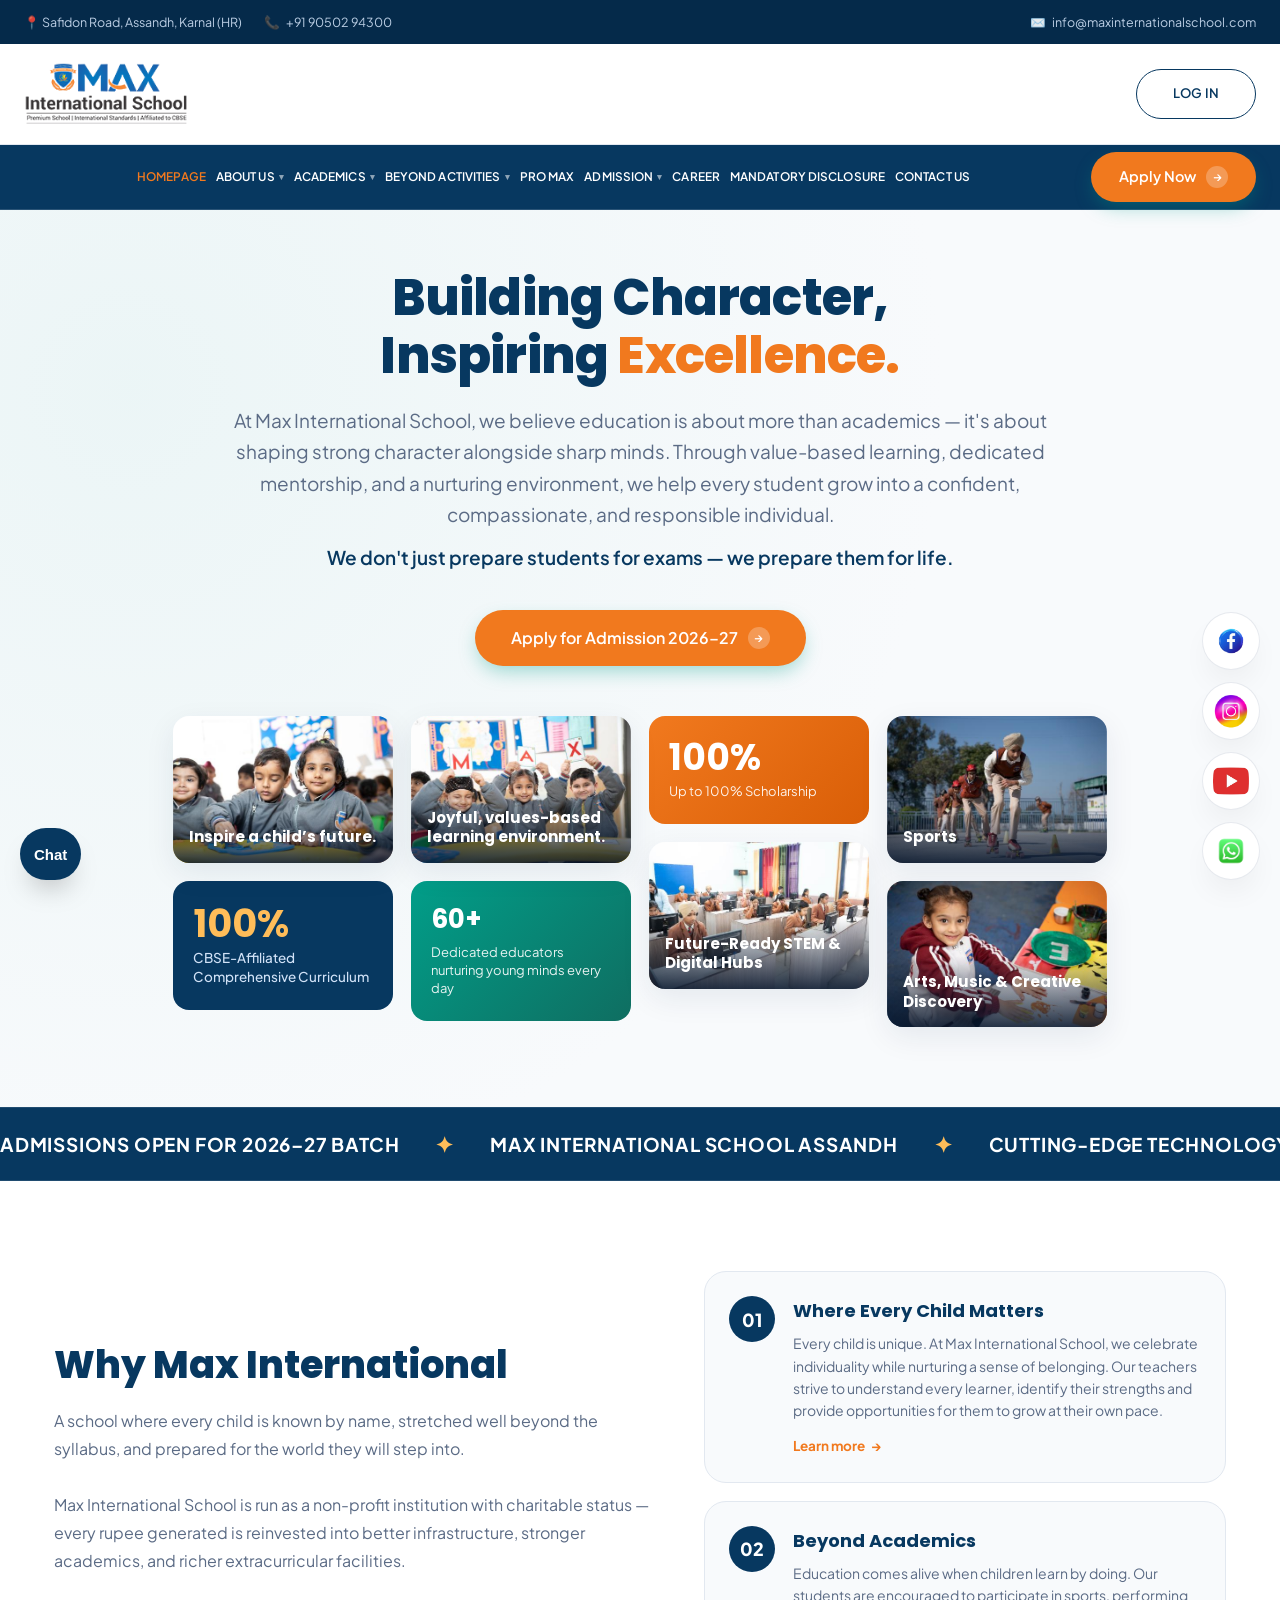
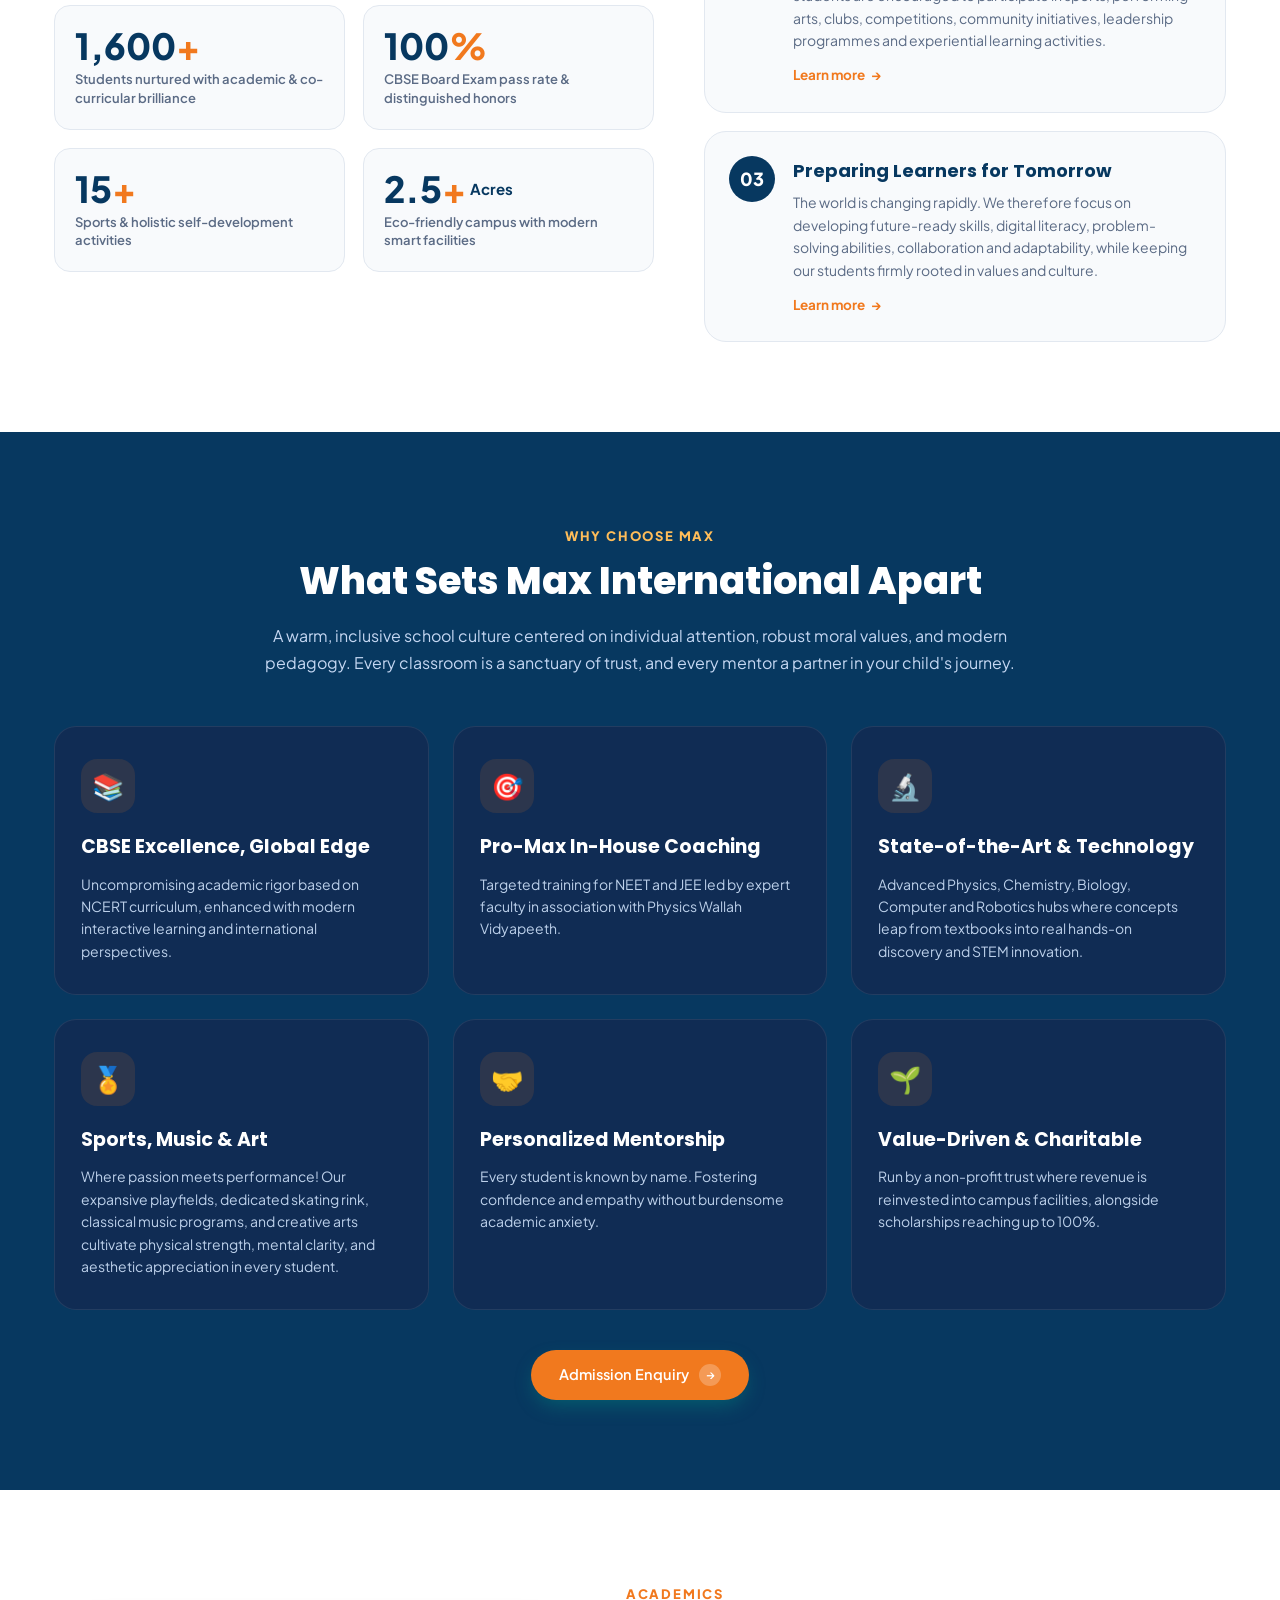
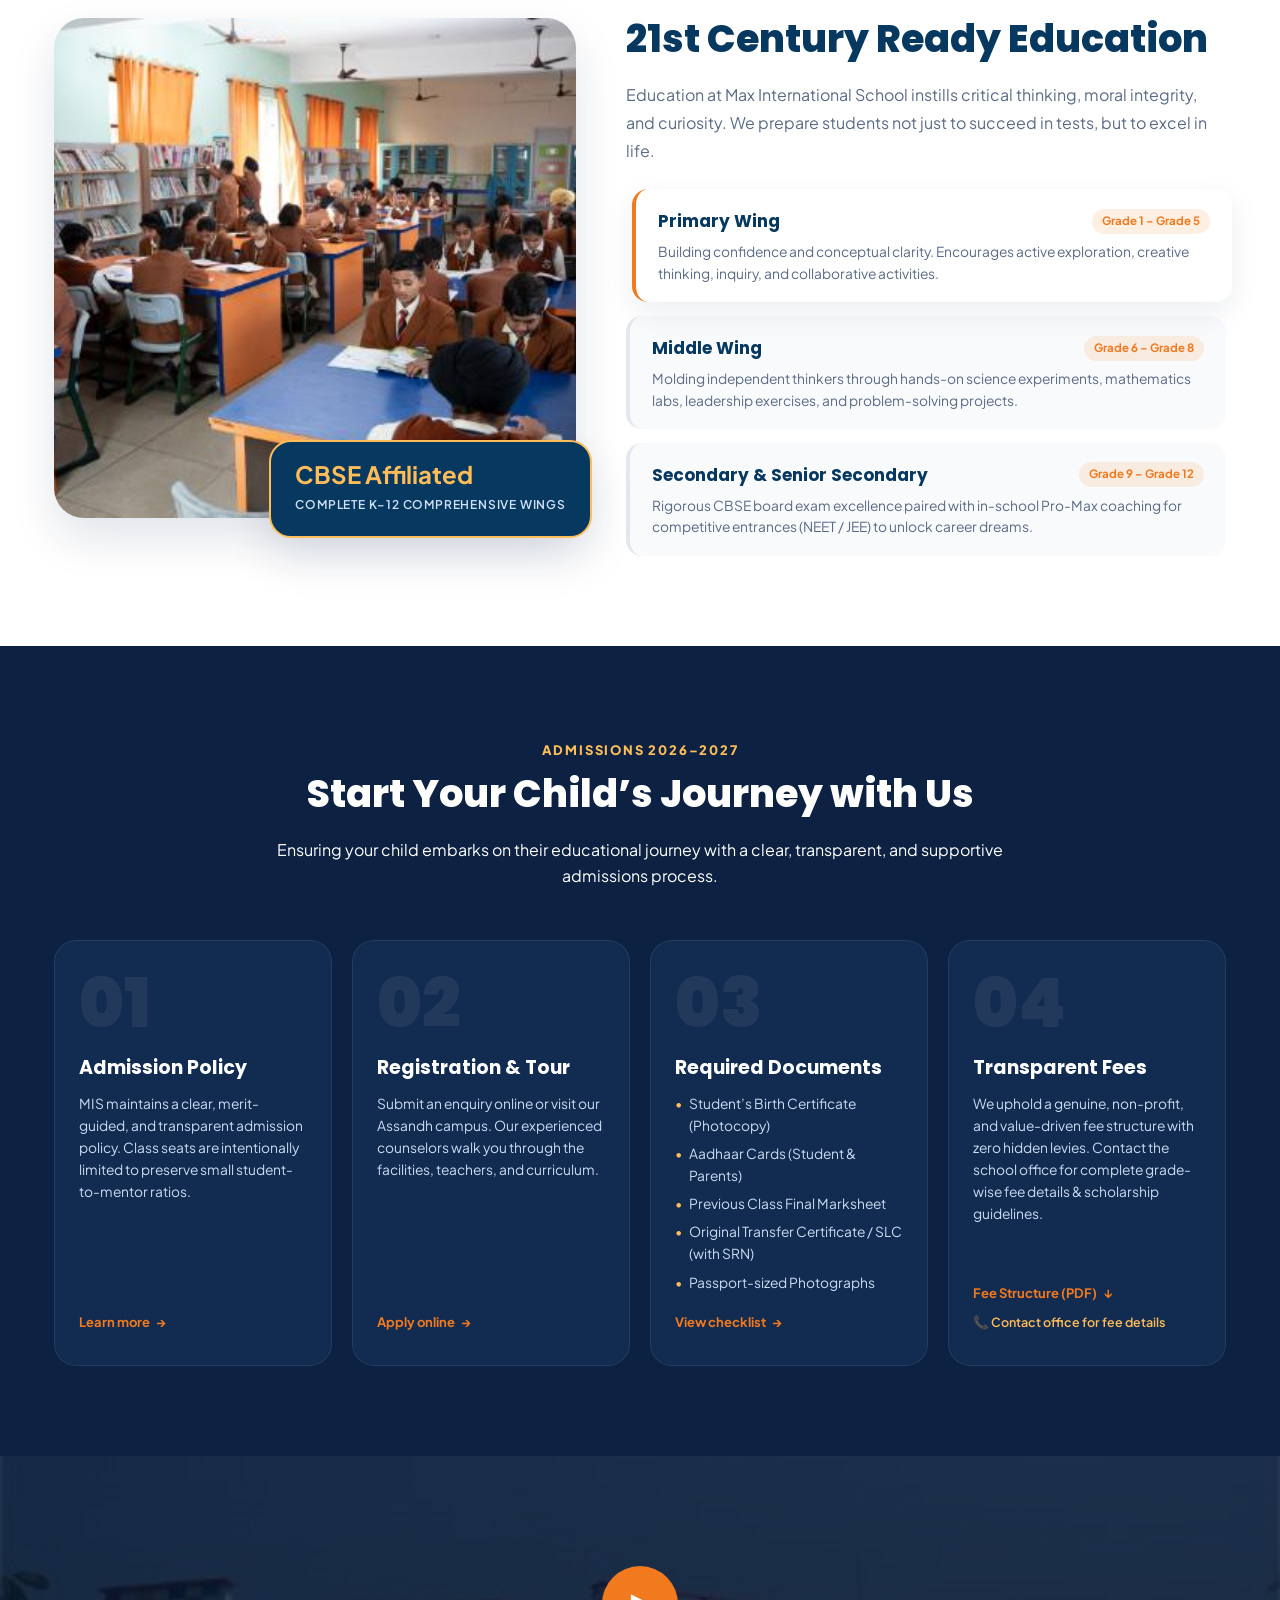
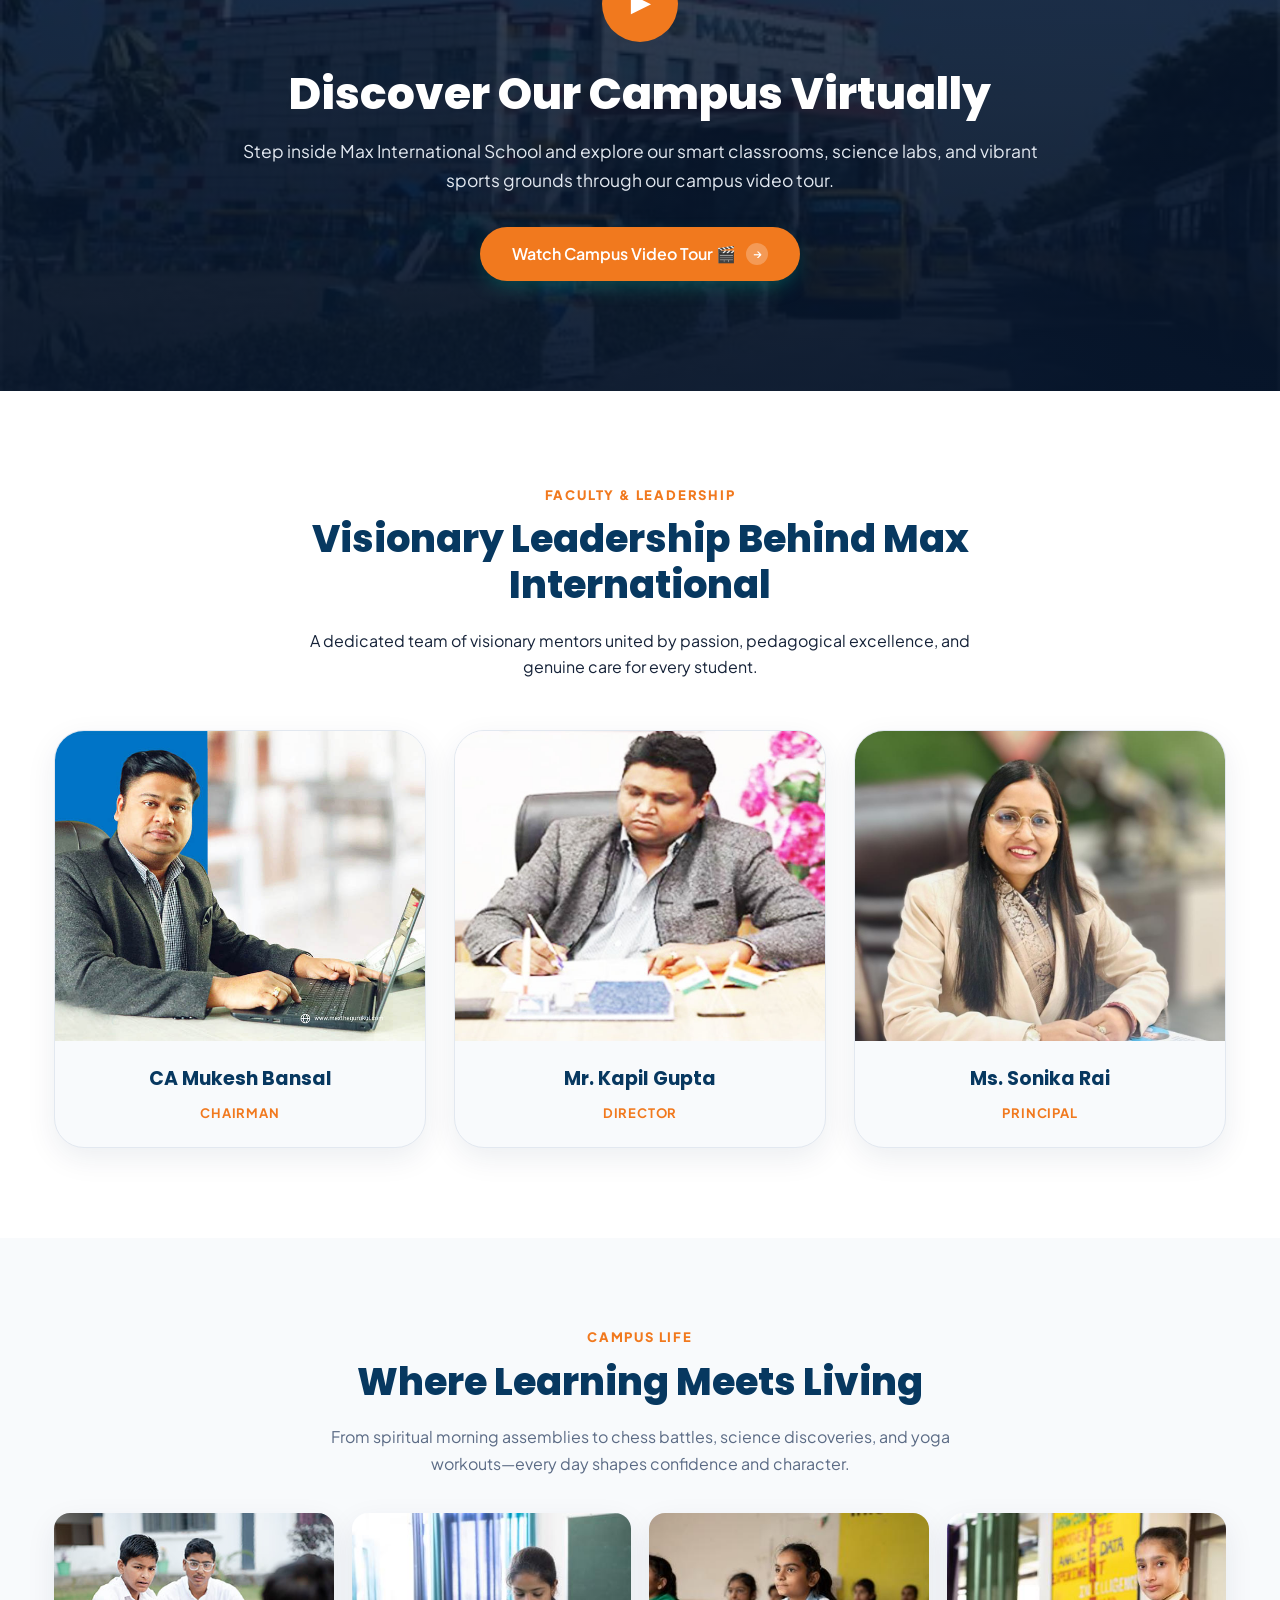
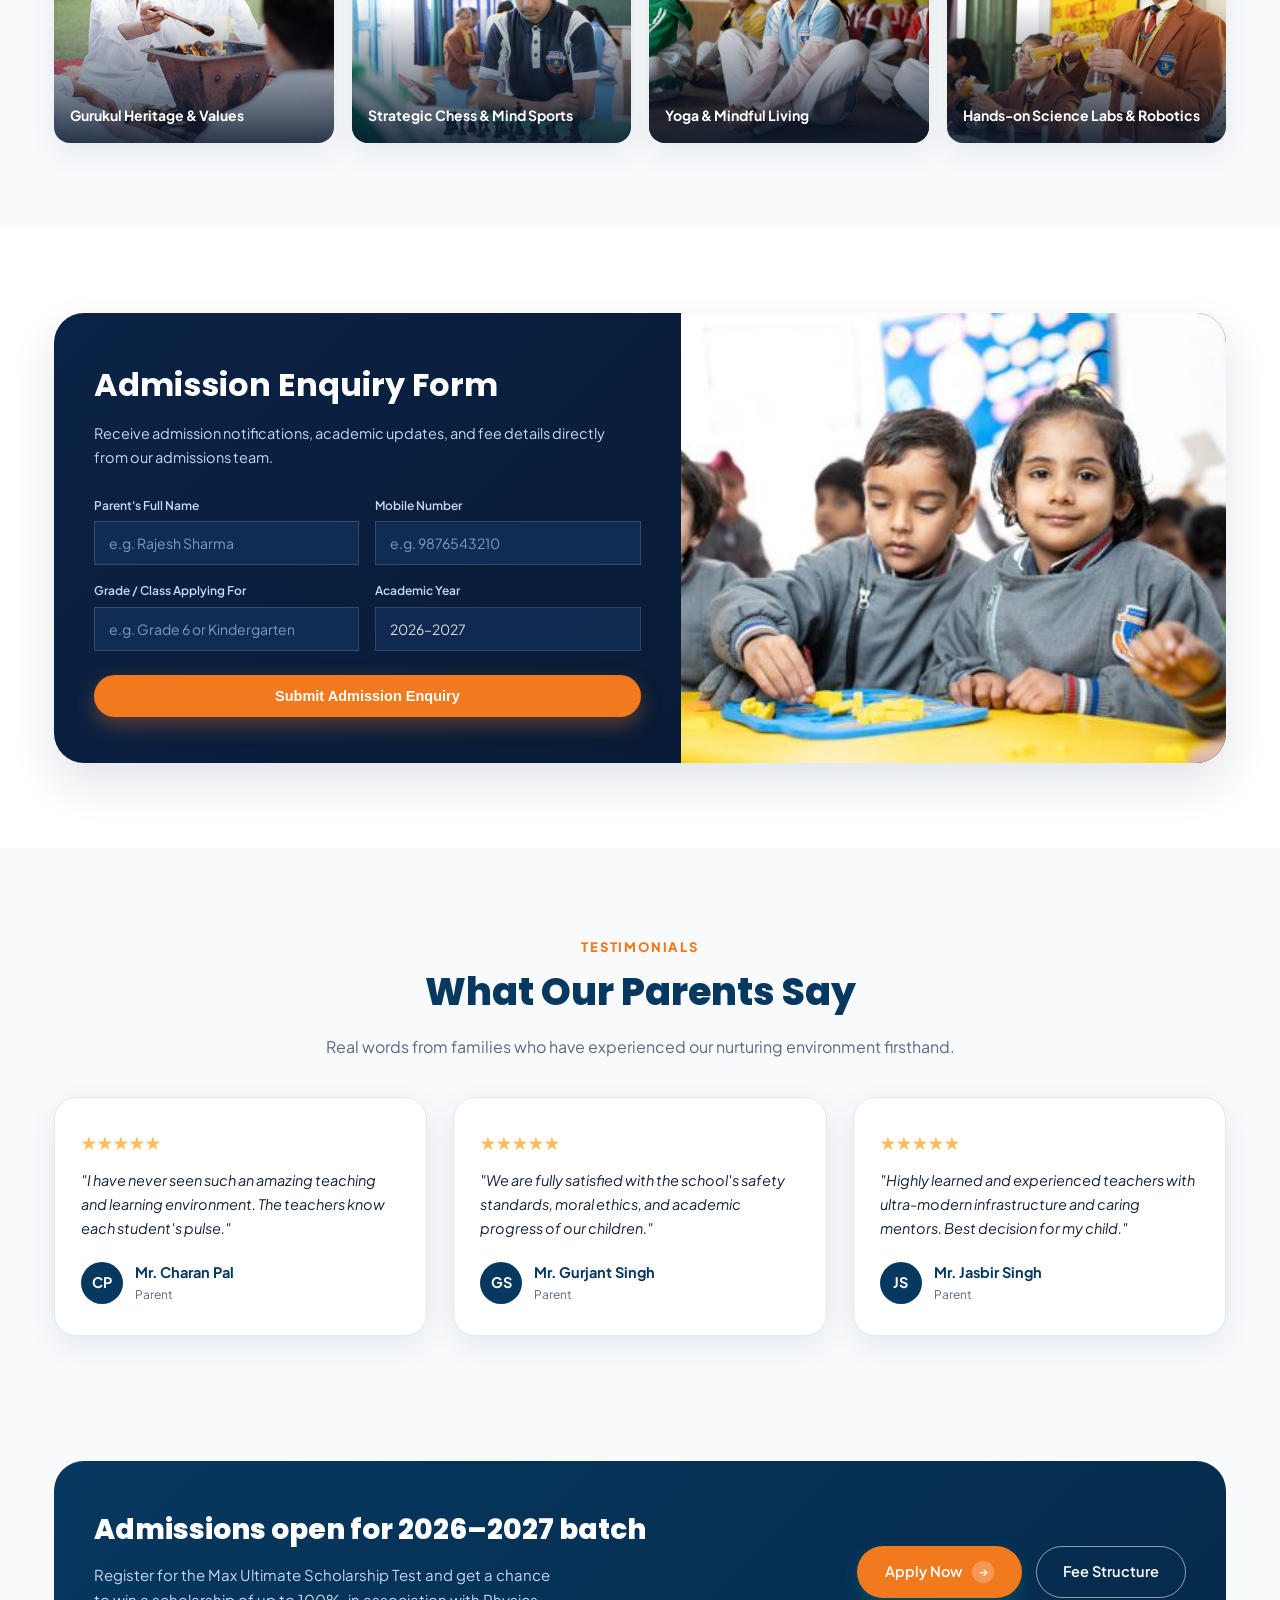
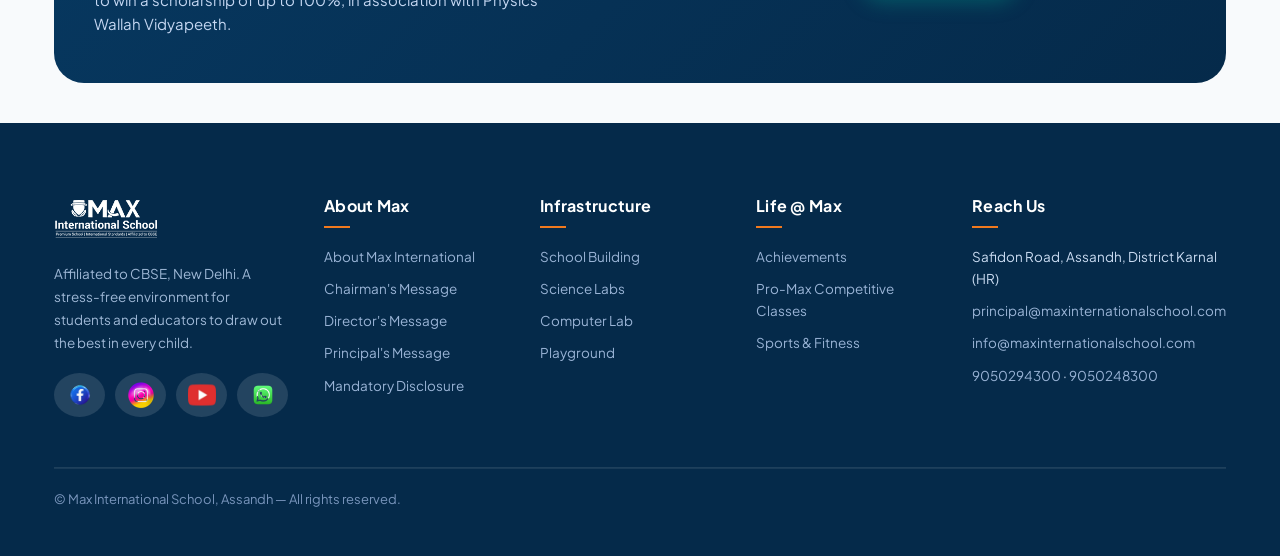
==== commit 537b5738: "Add files via upload" ====
--- a/index.html
+++ b/index.html
@@ -4,17 +4,6 @@
 <meta charset="UTF-8">
 <meta name="viewport" content="width=device-width, initial-scale=1.0">
 <title>Home — Max International School</title>
-<script>
-  // Site Maintenance Gate (Password: school1234)
-  (function() {
-    var MAINTENANCE_ACTIVE = true;
-    if (!MAINTENANCE_ACTIVE) return;
-    var isAuthorized = document.cookie.indexOf('mis_access=authorized') !== -1 || localStorage.getItem('mis_access') === 'authorized';
-    if (!isAuthorized) {
-      window.location.replace('maintenance.html');
-    }
-  })();
-</script>
 <!-- meta:start -->
 <meta name="description" content="Max International School, Assandh (Karnal) blends Gurukul discipline with modern pedagogy - CBSE curriculum, Pro-Max NEET/JEE coaching, and scholarships up to 100%.">
 <link rel="canonical" href="https://www.maxinternationalschool.com/">
@@ -85,7 +74,7 @@
               <a href="about-us.html#infra">360° View</a>
               <a href="about-us.html#infra">Virtual Tour</a>
               <a href="about-us.html#infra">Facilities</a>
-              <a href="mandatory-disclosure.php">CBSE Mandatory Disclosure</a>
+              <a href="mandatory-disclosure.html">CBSE Mandatory Disclosure</a>
               <a href="about-us.html#awards">Awards &amp; Honours</a>
             </div>
           </li>
@@ -125,7 +114,7 @@
             </div>
           </li>
           <li><a href="career.html">Career</a></li>
-          <li><a href="mandatory-disclosure.php">Mandatory Disclosure</a></li>
+          <li><a href="mandatory-disclosure.html">Mandatory Disclosure</a></li>
           <li><a href="contact-us.html">Contact Us</a></li>
         </ul>
       </nav>
@@ -784,7 +773,7 @@
             <li><a href="about-us.html#chairman">Chairman's Message</a></li>
             <li><a href="about-us.html#director">Director's Message</a></li>
             <li><a href="about-us.html#principal">Principal's Message</a></li>
-            <li><a href="mandatory-disclosure.php">Mandatory Disclosure</a></li>
+            <li><a href="mandatory-disclosure.html">Mandatory Disclosure</a></li>
           </ul>
         </div>
         <div>
--- a/assets/css/style.css
+++ b/assets/css/style.css
@@ -23,7 +23,7 @@
   --shadow-lg: 0 20px 45px rgba(11, 35, 71, 0.12);
 }
 *{box-sizing:border-box; margin:0; padding:0;}
-html{scroll-behavior:smooth;}
+html{scroll-behavior:smooth; overflow-x:hidden;}
 /* Keyboard focus ring. :focus-visible so mouse clicks stay clean while tab
    navigation through the nav, dropdowns, burger and forms is always visible. */
 :focus-visible{outline:2.5px solid var(--teal); outline-offset:2px; border-radius:4px;}
@@ -85,8 +85,10 @@
 /* Header spans wider than the 1180px body container: the 9-item nav row cannot
    fit alongside the logo and CTA at body width without shrinking type too far. */
 .topbar .container{display:flex; justify-content:space-between; align-items:center; min-height:44px; max-width:1340px;}
-.topbar-left{display:flex; gap:22px;}
-.topbar-left span{opacity:.9;}
+.topbar-left, .topbar-right{display:flex; gap:22px; align-items:center;}
+.topbar-left span, .topbar-right span{opacity:.9; display:inline-flex; align-items:center; gap:6px;}
+.topbar-left a, .topbar-right a{color:inherit; text-decoration:none; transition:color .2s ease;}
+.topbar-left a:hover, .topbar-right a:hover{color:#fff;}
 .topbar-social{display:flex; gap:12px;}
 .topbar-social a{
   display:inline-flex;
@@ -1036,9 +1038,9 @@
   background:var(--orange);
 }
 @media(max-width:780px){
-  .fixed-social-bar{right:12px; bottom:12px; gap:10px;}
-  .fixed-social-bar a{width:54px; height:54px; font-size:15px;}
-  .fixed-social-bar a img{width:33px; height:33px;}
+  .fixed-social-bar{right:12px; bottom:12px; gap:8px;}
+  .fixed-social-bar a{width:46px; height:46px; font-size:14px; box-shadow:0 6px 16px rgba(0,0,0,0.18);}
+  .fixed-social-bar a img{width:26px; height:26px;}
 }
 
 /* Nav collapses to the burger at 1259px: below this the 9-item row can no longer
@@ -1092,8 +1094,8 @@
 
 @media(max-width:980px){
   .container{padding-left:20px; padding-right:20px;}
-  .topbar .container{height:auto; min-height:36px; padding-top:7px; padding-bottom:7px; align-items:flex-start; flex-wrap:wrap; gap:8px;}
-  .topbar-left{gap:8px 14px; flex-wrap:wrap;}
+  .topbar .container{height:auto; min-height:36px; padding-top:7px; padding-bottom:7px; align-items:flex-start; flex-wrap:wrap; gap:8px 16px;}
+  .topbar-left, .topbar-right{gap:8px 14px; flex-wrap:wrap;}
   .topbar-social{display:flex;}
   .hero-grid{grid-template-columns:1fr;}
   .why-grid, .leader-grid, .testi-grid, .feature-grid{grid-template-columns:1fr;}
@@ -1145,7 +1147,7 @@
   .about-wrap > *, .split > *, .two-col > *, .contact-grid > *, .feature-grid > *, .why-grid > *, .leader-grid > *, .testi-grid > *{min-width:0;}
   img,video,iframe{max-width:100%;}
   .topbar{font-size:11px;}
-  .topbar-left span:last-child{display:none;}
+  .topbar .container{gap:6px 12px;}
   .why-max-eyebrow{font-size:16px; letter-spacing:1.8px;}
   .hero{padding:56px 0 104px;}
   .hero h1{font-size:30px;}
@@ -2970,7 +2972,7 @@
 .gc-feature-icon {
   width: 54px;
   height: 54px;
-  background: rgba(1, 158, 137, 0.15);
+  background: rgba(241, 121, 30, 0.12);
   border-radius: var(--radius);
   display: flex;
   align-items: center;
@@ -3213,7 +3215,7 @@
   align-items: center;
   justify-content: center;
   font-size: 26px;
-  box-shadow: 0 0 0 0 rgba(1, 158, 137, 0.7);
+  box-shadow: 0 0 0 0 rgba(241, 121, 30, 0.7);
   animation: pulseGlow 2s infinite;
   margin: 0 auto;
   cursor: pointer;
@@ -3221,12 +3223,12 @@
 }
 .gc-pulse-play-btn:hover {
   transform: scale(1.1);
-  background: var(--orange);
+  background: var(--navy);
 }
 @keyframes pulseGlow {
-  0% { box-shadow: 0 0 0 0 rgba(1, 158, 137, 0.7); }
-  70% { box-shadow: 0 0 0 24px rgba(1, 158, 137, 0); }
-  100% { box-shadow: 0 0 0 0 rgba(1, 158, 137, 0); }
+  0% { box-shadow: 0 0 0 0 rgba(241, 121, 30, 0.7); }
+  70% { box-shadow: 0 0 0 24px rgba(241, 121, 30, 0); }
+  100% { box-shadow: 0 0 0 0 rgba(241, 121, 30, 0); }
 }
 
 /* Leadership Guild */
@@ -3403,12 +3405,13 @@
   font-size: 14.5px;
   font-weight: 700;
   cursor: pointer;
-  box-shadow: 0 8px 20px rgba(1, 158, 137, 0.4);
+  box-shadow: 0 8px 20px rgba(241, 121, 30, 0.35);
   transition: all 0.25s ease;
   margin-top: 8px;
 }
 .gc-submit-btn:hover {
   background: var(--teal-hover);
+  box-shadow: 0 10px 24px rgba(241, 121, 30, 0.45);
   transform: translateY(-2px);
 }
 .gc-connect-img-side {
@@ -3547,3 +3550,35 @@
   .page-hero h1 { font-size: 30px; }
 }
 
+@media (max-width: 540px) {
+  .gc-hero { padding: 44px 0 50px; }
+  .gc-hero-title { font-size: 26px; }
+  .gc-hero-subtitle { font-size: 14.8px; line-height: 1.6; }
+  .gc-mosaic-grid { gap: 10px; }
+  .gc-card-navy, .gc-card-teal, .gc-card-orange { padding: 18px 14px; border-radius: 12px; }
+  .gc-card-navy h3, .gc-card-orange h3 { font-size: 28px; }
+  .gc-card-teal h3 { font-size: 22px; }
+  .gc-card-navy p, .gc-card-teal p, .gc-card-orange p { font-size: 12px; line-height: 1.35; }
+  .gc-mosaic-card { border-radius: 12px; }
+  .gc-mosaic-card .card-caption { padding: 10px; }
+  .gc-mosaic-card .card-caption h4 { font-size: 12.5px; }
+  .gc-section-title { font-size: 26px; }
+  .gc-lead-text { font-size: 14px; }
+  .gc-counter-grid { gap: 10px; }
+  .gc-counter-box { padding: 14px 12px; }
+  .gc-counter-number { font-size: 26px; }
+  .gc-step-card { padding: 16px; gap: 14px; }
+  .gc-step-num { width: 38px; height: 38px; font-size: 15px; }
+  .gc-admissions-grid { gap: 14px; }
+  .gc-admission-card { padding: 22px 18px; }
+  .gc-admission-watermark { font-size: 46px; margin-bottom: 10px; }
+  .gc-virtual-tour-section { padding: 70px 0; }
+  .gc-tour-content .gc-section-title { font-size: 28px; }
+  .gc-connect-form-side { padding: 28px 18px; }
+  .gc-connect-form-side h2 { font-size: 24px; }
+  .gc-gallery-grid { grid-template-columns: 1fr; }
+  .gc-gallery-item { height: 200px; }
+  .cta-band { padding: 28px 18px; }
+  .cta-band h3 { font-size: 21px; }
+}
+
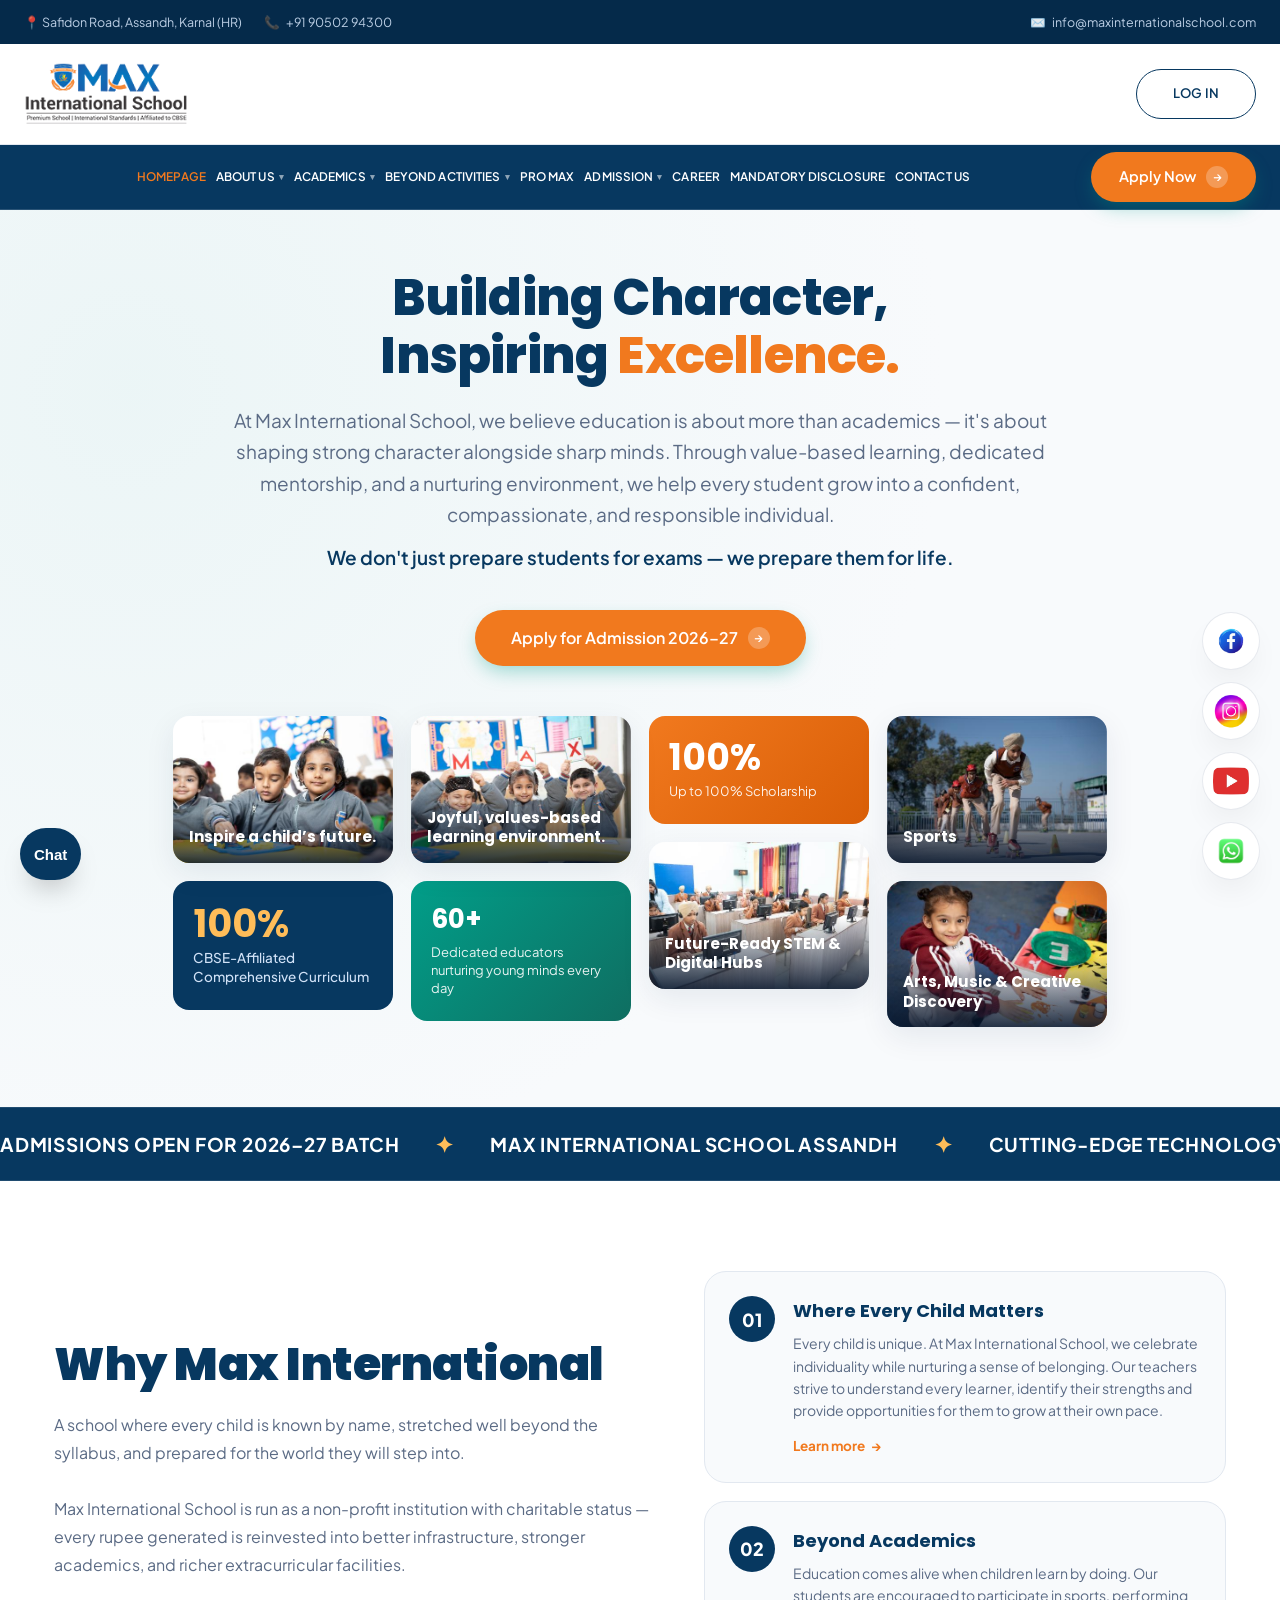
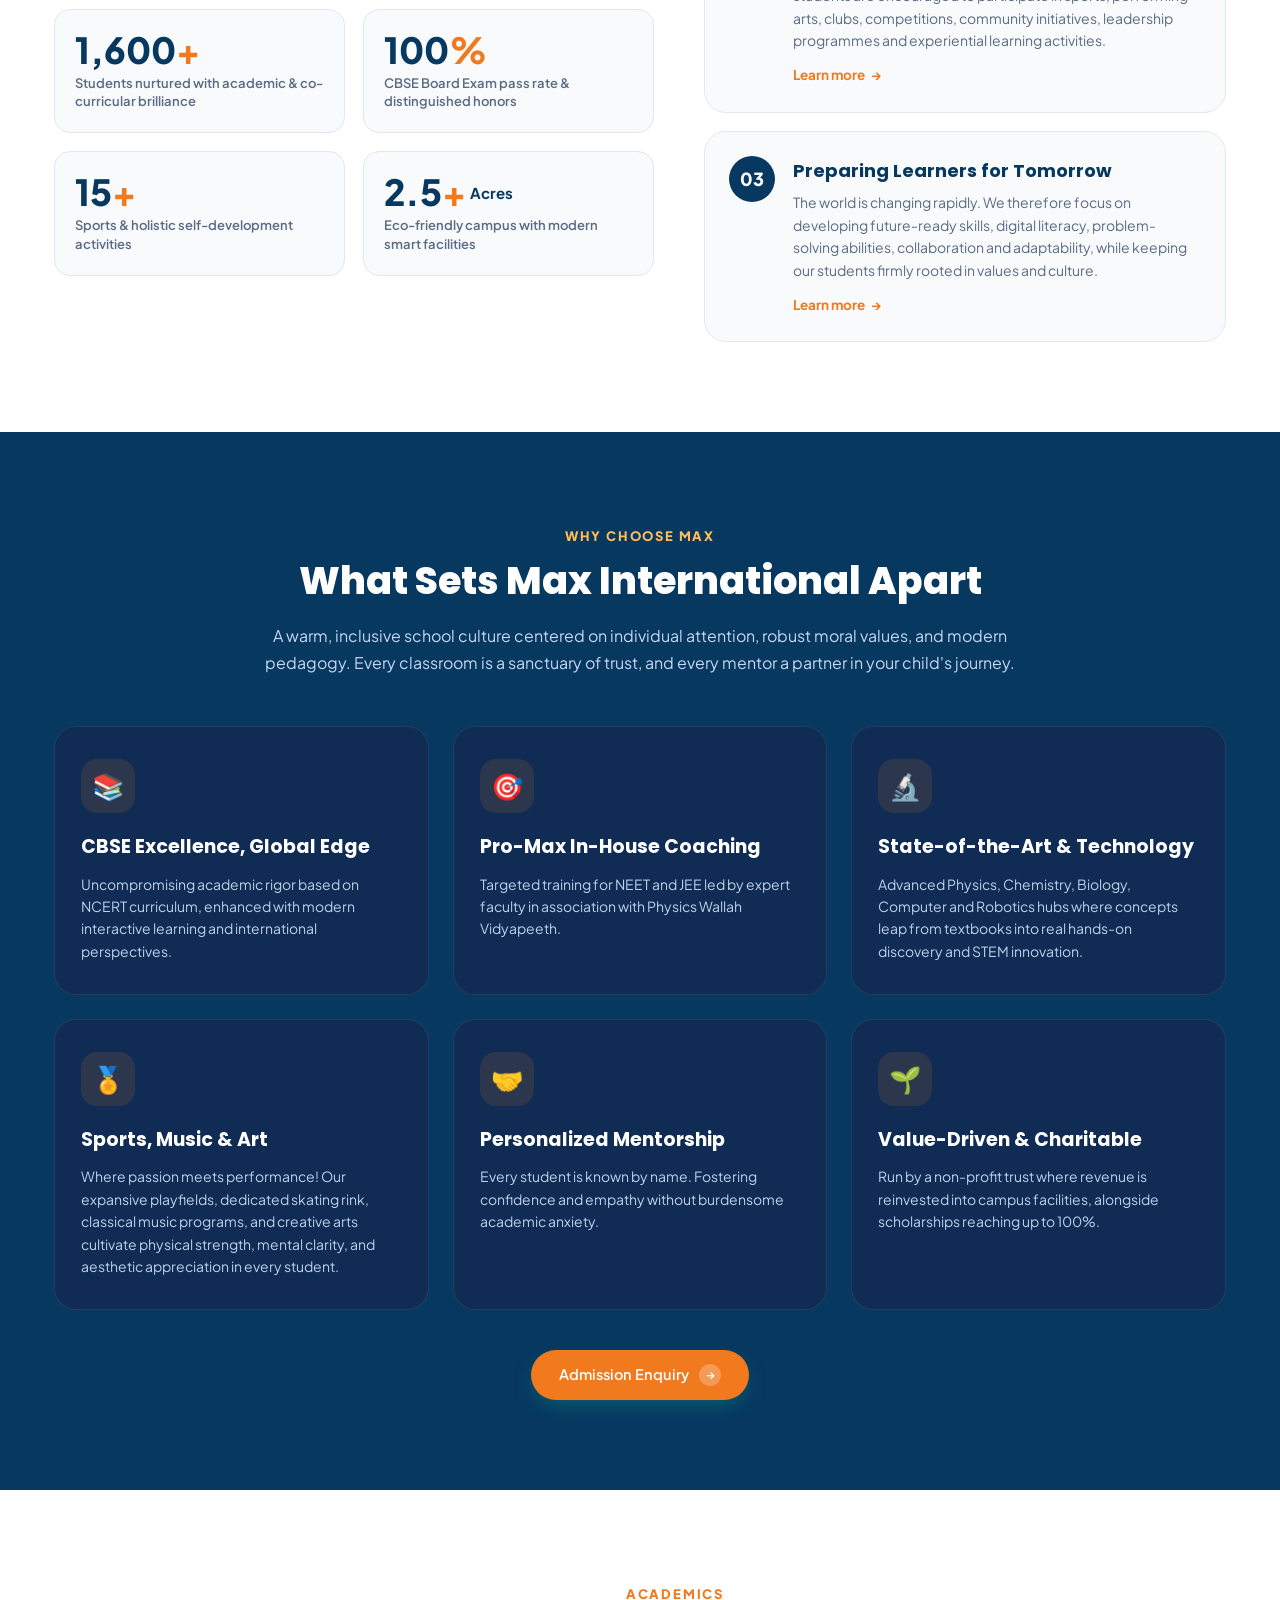
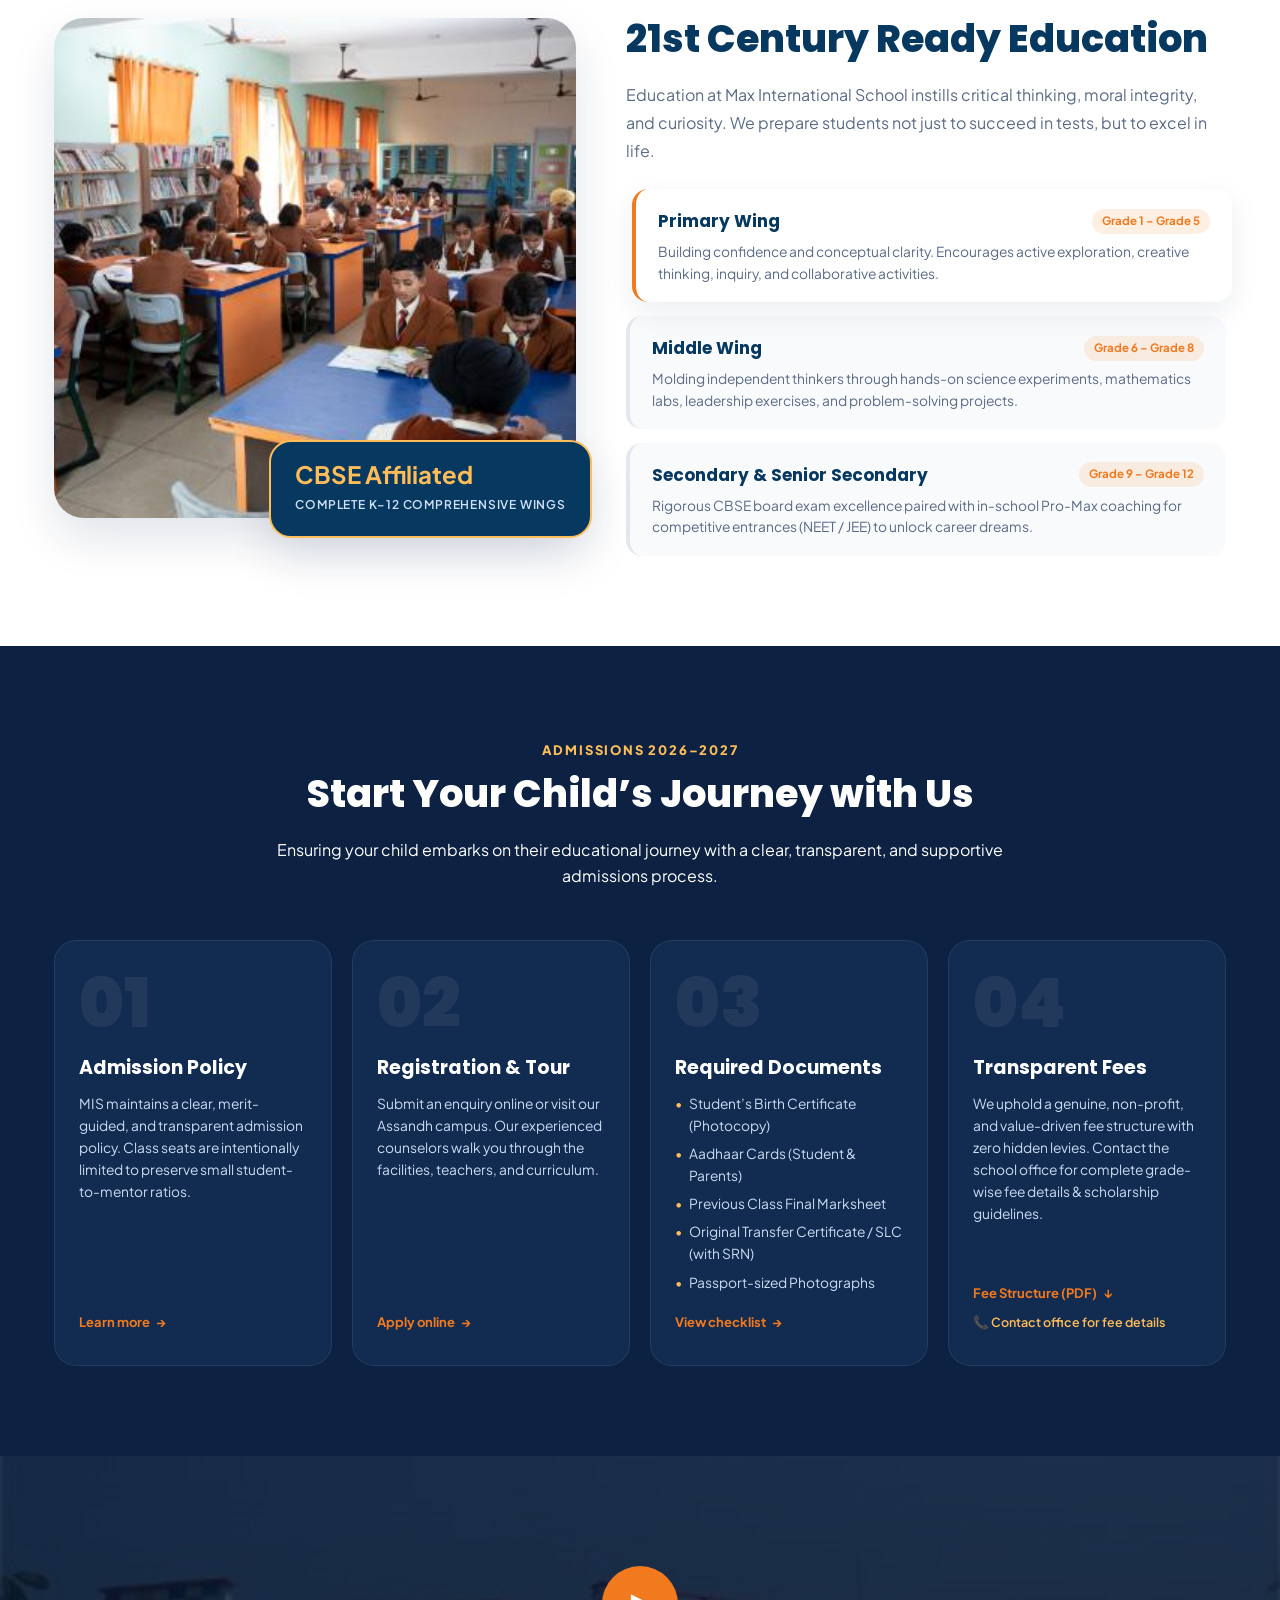
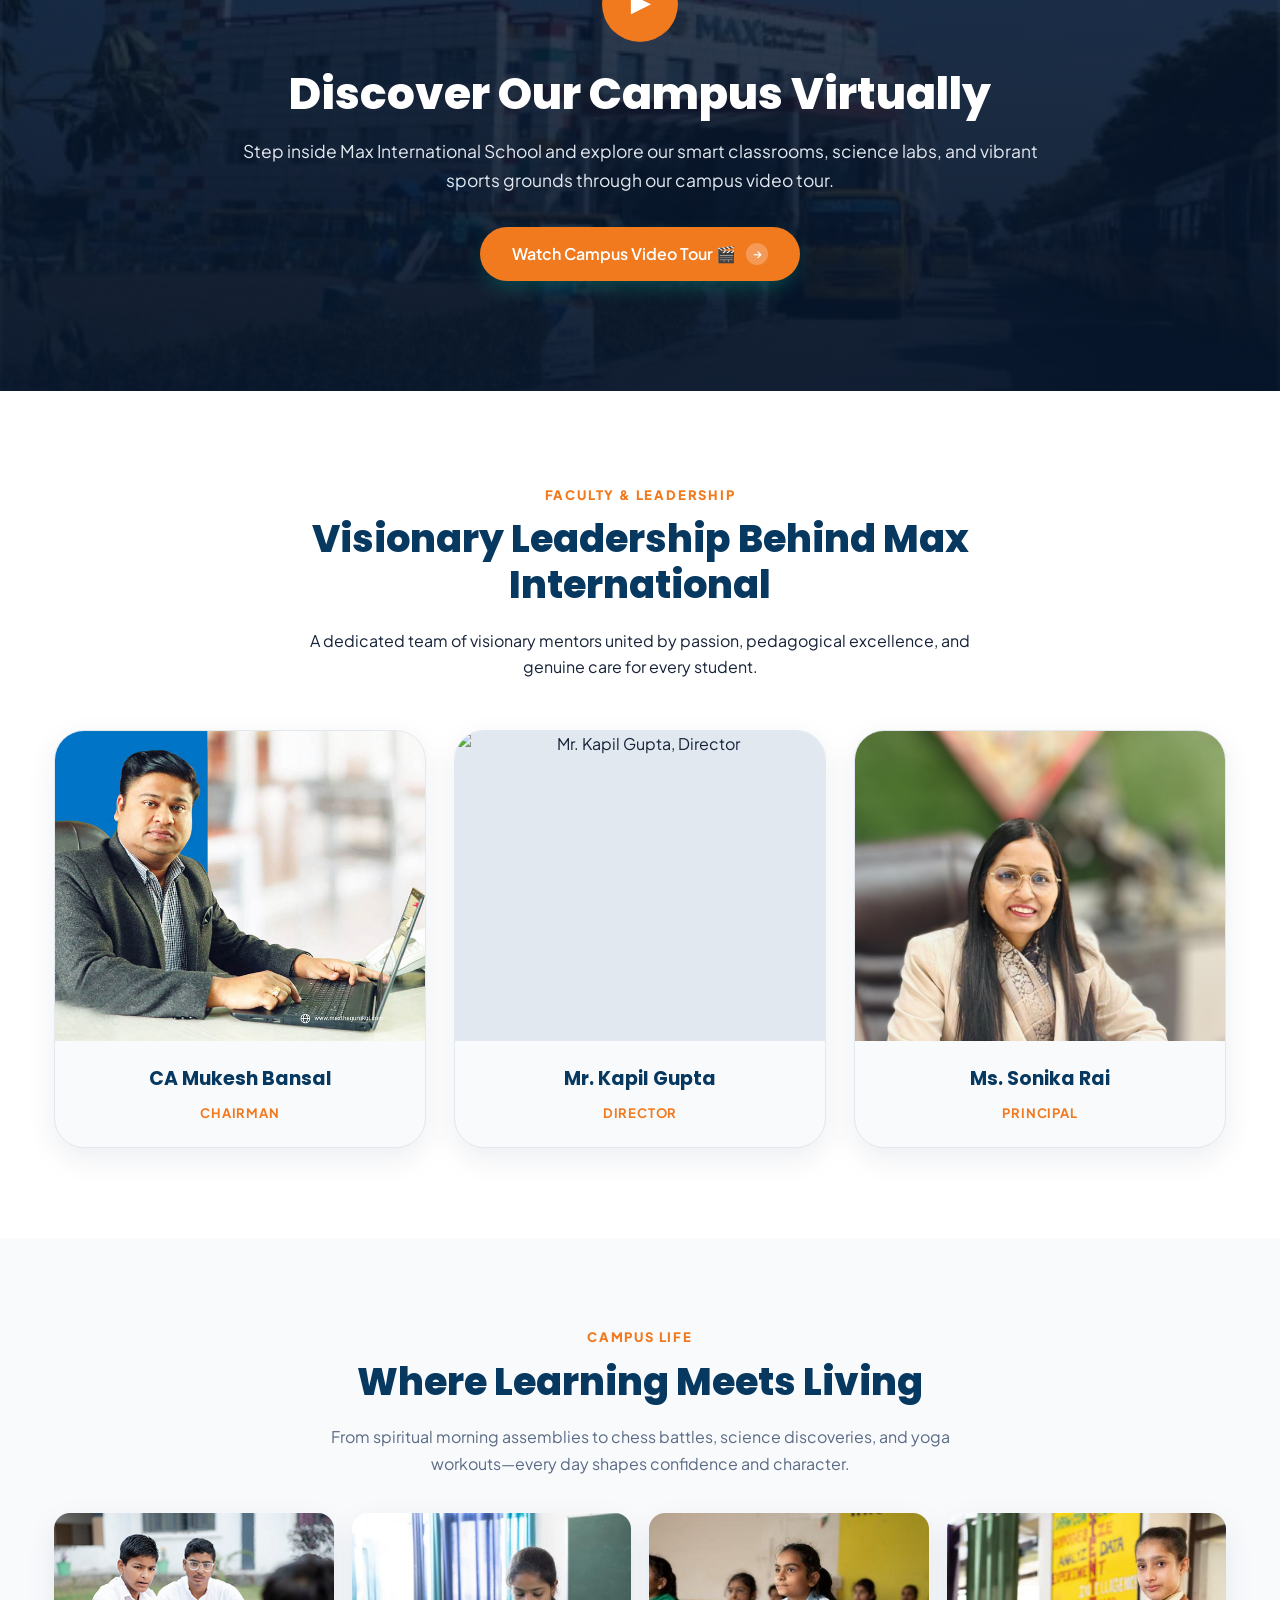
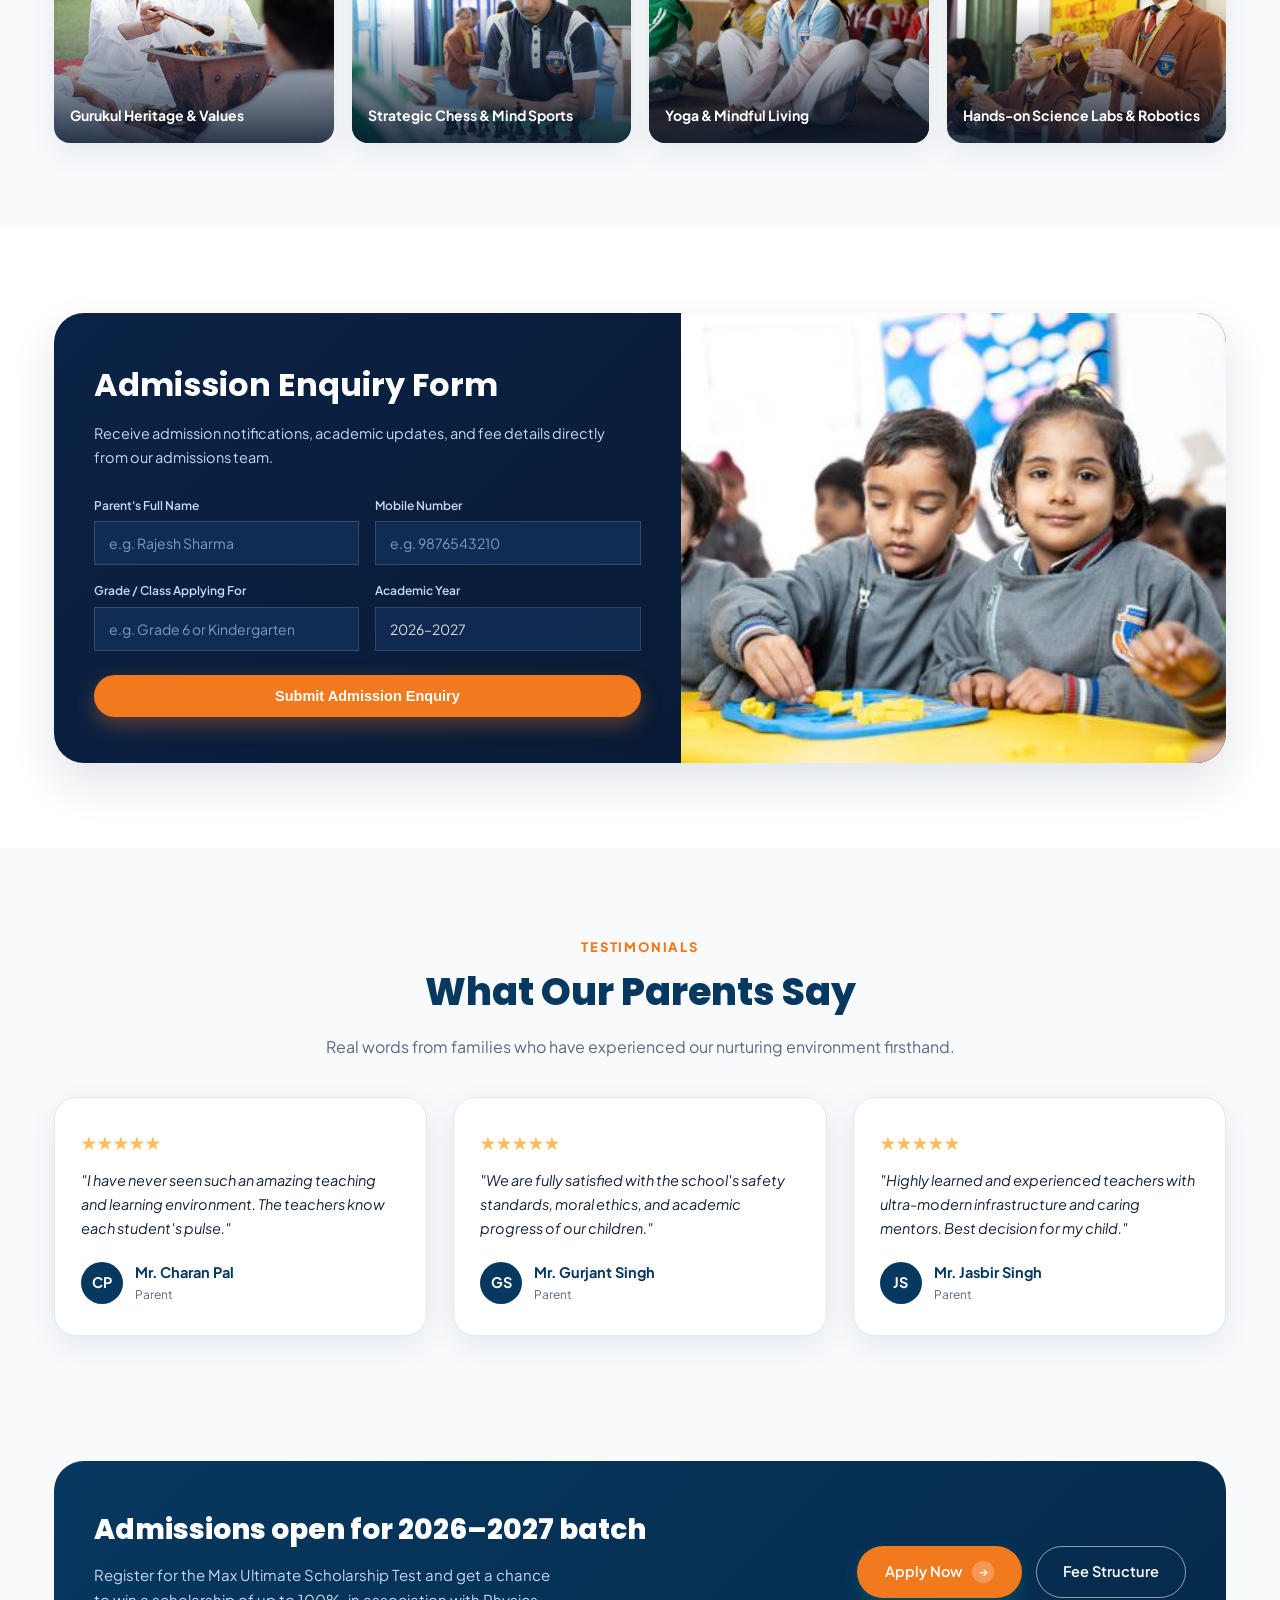
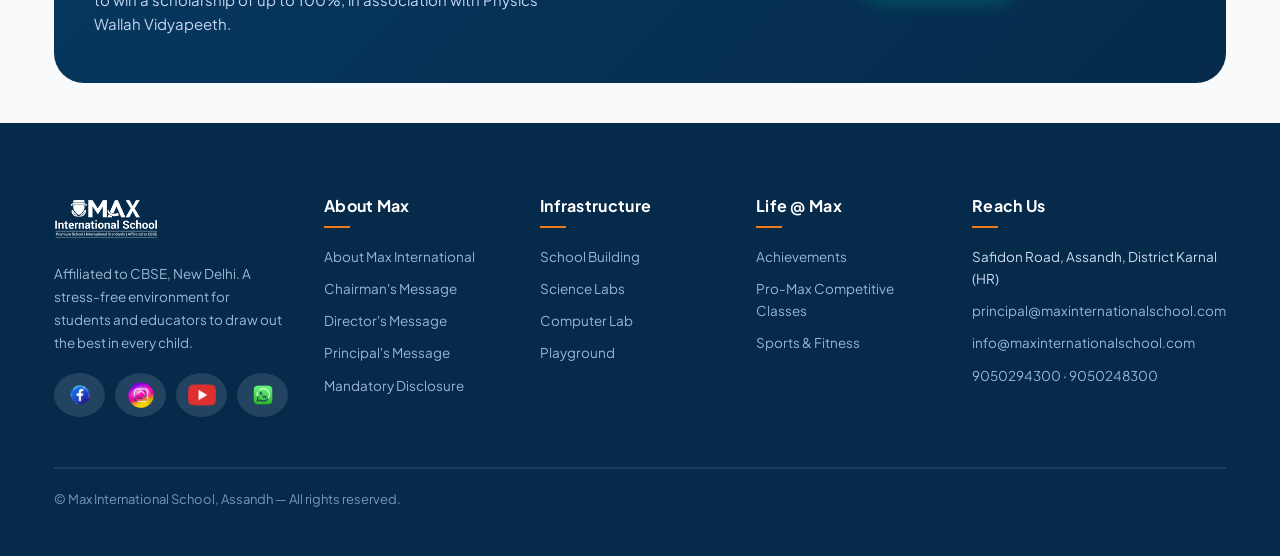
==== commit c2a31748: "Add files via upload" ====
--- a/index.html
+++ b/index.html
@@ -538,7 +538,7 @@
 
         <div class="gc-leader-card">
           <div class="gc-leader-img-box">
-            <img src="assets/img/Faculty%20images/secretary.jpg" alt="Mr. Kapil Gupta, Director" loading="lazy" decoding="async">
+            <img src="assets/img/Faculty%20images/director.jpg" alt="Mr. Kapil Gupta, Director" loading="lazy" decoding="async">
           </div>
           <div class="gc-leader-info">
             <h4>Mr. Kapil Gupta</h4>
@@ -824,58 +824,10 @@
     </a>
   </div>
 
-  <script src="assets/js/menu.js?v=20260923"></script>
-  <script src="assets/js/preview-grand.js?v=20260923"></script>
+  <script src="assets/js/menu.js?v=20260924"></script>
+  <script src="assets/js/preview-grand.js?v=20260924"></script>
   <script src="assets/js/cms-content.js"></script>
   <script src="assets/js/notification-banner.js"></script>
   <script src="assets/js/chatbot.js"></script>
-  <script>
-    // Bulletproof Counter Trigger (bypasses any browser JS cache or observer delay)
-    (function() {
-      function runCounters() {
-        var counters = document.querySelectorAll('.gc-counter-val');
-        if (!counters.length) return;
-        counters.forEach(function(el) {
-          var raw = el.getAttribute('data-target') || el.textContent;
-          var target = parseFloat(raw);
-          if (isNaN(target)) return;
-          var isDecimal = raw.includes('.');
-          var duration = 1800;
-          var startTime = null;
-          function tick(now) {
-            if (!startTime) startTime = now;
-            var p = Math.min((now - startTime) / duration, 1);
-            var ease = p === 1 ? 1 : 1 - Math.pow(2, -10 * p);
-            var val = ease * target;
-            el.textContent = isDecimal ? val.toFixed(1) : Math.floor(val).toLocaleString();
-            if (p < 1) {
-              requestAnimationFrame(tick);
-            } else {
-              el.textContent = isDecimal ? target.toFixed(1) : target.toLocaleString();
-            }
-          }
-          requestAnimationFrame(tick);
-        });
-      }
-
-      if ('IntersectionObserver' in window) {
-        var obs = new IntersectionObserver(function(entries) {
-          entries.forEach(function(e) {
-            if (e.isIntersecting) {
-              runCounters();
-              obs.disconnect();
-            }
-          });
-        }, { threshold: 0.1 });
-        var targetSection = document.getElementById('whymax') || document.querySelector('.gc-about-section');
-        if (targetSection) obs.observe(targetSection);
-        else runCounters();
-      } else {
-        runCounters();
-      }
-      // Safety fallback: ensure numbers display if not scrolled after 2 seconds
-      setTimeout(runCounters, 2200);
-    })();
-  </script>
 </body>
 </html>
--- a/assets/css/style.css
+++ b/assets/css/style.css
@@ -258,12 +258,59 @@
 .breadcrumb{font-size:13.5px; color:#a9c2df; position:relative; z-index:2;}
 .breadcrumb b{color:var(--orange-light);}
 
-.jumpnav{background:#fff; border-bottom:1px solid var(--line); position:sticky; top:64px; z-index:90;}
-.jumpnav .container{display:flex; gap:6px; overflow-x:auto; padding-top:14px; padding-bottom:14px;}
-.jumpnav a{white-space:nowrap; font-size:13px; font-weight:600; padding:8px 16px; border-radius:999px; background:var(--sky); color:var(--blue);}
-.jumpnav a:hover, .jumpnav a.active{background:var(--orange); color:#fff;}
-
-/* ===== SECTIONS ===== */
+.jumpnav {
+  background: #ffffff;
+  border-bottom: 1px solid var(--line);
+  position: sticky;
+  top: 64px;
+  z-index: 90;
+  box-shadow: 0 4px 14px rgba(11, 35, 71, 0.05);
+}
+.jumpnav .container {
+  display: flex;
+  gap: 8px;
+  overflow-x: auto;
+  padding-top: 10px;
+  padding-bottom: 10px;
+  scrollbar-width: none;
+  -webkit-overflow-scrolling: touch;
+}
+.jumpnav .container::-webkit-scrollbar {
+  display: none;
+}
+.jumpnav a {
+  white-space: nowrap;
+  font-size: 13.5px;
+  font-weight: 600;
+  padding: 8px 18px;
+  border-radius: 999px;
+  background: var(--sky);
+  color: var(--navy);
+  border: 1px solid rgba(11, 35, 71, 0.06);
+  display: inline-flex;
+  align-items: center;
+  gap: 6px;
+  text-decoration: none;
+  transition: all 0.2s ease;
+}
+.jumpnav a:hover {
+  background: var(--navy);
+  color: #ffffff !important;
+  transform: translateY(-1px);
+  box-shadow: 0 4px 10px rgba(7, 56, 96, 0.2);
+}
+.jumpnav a.active, .jumpnav a:active {
+  background: var(--orange) !important;
+  color: #ffffff !important;
+  font-weight: 700;
+  border-color: var(--orange);
+  box-shadow: 0 4px 14px rgba(241, 121, 30, 0.35);
+}
+
+/* ===== SECTIONS & ANCHOR SCROLL OFFSET ===== */
+.section[id], section[id], [id].anchor-target, .msg-card[id], .section-head[id] {
+  scroll-margin-top: 130px;
+}
 .section{padding:96px 0;}
 .section-head{max-width:680px; margin-bottom:48px;}
 .section-head h2{font-size:32px; font-weight:800; color:var(--navy); margin:14px 0 12px; letter-spacing:-.3px;}
@@ -441,7 +488,9 @@
 
 .msg-card{background:#fff; border:1px solid var(--line); border-radius:20px; overflow:hidden; display:grid; grid-template-columns:280px 1fr; margin-bottom:28px;}
 .msg-photo{background:linear-gradient(160deg,var(--navy),var(--blue)); display:flex; align-items:center; justify-content:center; color:rgba(255,255,255,.65); font-size:13px; min-height:100%;}
-.msg-photo img{width:100%; height:100%; min-height:280px; object-fit:cover; object-position:center top;}
+.msg-photo img{width:100%; height:100%; min-height:280px; object-fit:cover; object-position:center 20%;}
+#director .msg-photo img{object-position:center 15%;}
+#principal .msg-photo img{object-position:center 22%;}
 .msg-body{padding:36px 40px;}
 .msg-body .role{font-size:12px; font-weight:700; letter-spacing:1px; text-transform:uppercase; color:var(--orange); margin-bottom:6px;}
 .msg-body h3{font-size:21px; color:var(--navy); margin-bottom:14px;}
@@ -872,8 +921,9 @@
 .cms-gallery-item img{width:100%; height:100%; object-fit:cover; position:absolute; inset:0;}
 .cms-gallery-item span{position:relative; z-index:1; width:100%; padding:12px; background:linear-gradient(transparent,rgba(7,29,59,.85));}
 .tab-row{display:flex; gap:10px; margin-bottom:30px; flex-wrap:wrap;}
-.tab-row a{font-size:13.5px; font-weight:600; padding:9px 18px; border-radius:999px; background:var(--sky); color:var(--blue);}
-.tab-row a.active{background:var(--orange); color:#fff;}
+.tab-row a{font-size:13.5px; font-weight:600; padding:9px 18px; border-radius:999px; background:var(--sky); color:var(--navy); text-decoration:none; transition:all .2s ease; border:1px solid rgba(11,35,71,0.06);}
+.tab-row a:hover{background:var(--navy); color:#fff !important; transform:translateY(-1px); box-shadow:0 4px 10px rgba(7,56,96,.2);}
+.tab-row a.active, .tab-row a.active:hover{background:var(--orange) !important; color:#fff !important; font-weight:700; border-color:var(--orange); box-shadow:0 4px 12px rgba(241,121,30,.35);}
 
 .step-grid{display:grid; grid-template-columns:repeat(4,1fr); gap:20px;}
 .step-card{background:#fff; border:1px solid var(--line); border-radius:var(--radius); padding:26px; position:relative;}
@@ -1038,9 +1088,9 @@
   background:var(--orange);
 }
 @media(max-width:780px){
-  .fixed-social-bar{right:12px; bottom:12px; gap:8px;}
-  .fixed-social-bar a{width:46px; height:46px; font-size:14px; box-shadow:0 6px 16px rgba(0,0,0,0.18);}
-  .fixed-social-bar a img{width:26px; height:26px;}
+  /* Hide 4-stack floating social bar on mobile screens to prevent obscuring CTAs and forms */
+  .fixed-social-bar{display:none !important;}
+  .chat-widget{left:14px; bottom:14px;}
 }
 
 /* Nav collapses to the burger at 1259px: below this the 9-item row can no longer
@@ -1104,7 +1154,7 @@
   .cta-band{flex-direction:column; text-align:center;}
   .hero h1{font-size:34px;}
   .msg-card{grid-template-columns:1fr;}
-  .msg-photo{min-height:180px;}
+  .msg-photo{min-height:280px; max-height:420px; aspect-ratio:4/3;}
   .infra-grid, .step-grid{grid-template-columns:1fr 1fr;}
   .gallery-grid{grid-template-columns:1fr 1fr;}
   .document-grid{grid-template-columns:repeat(2,1fr);}
@@ -2497,25 +2547,6 @@
   color: var(--gold);
 }
 
-/* Jump Navigation / Subnav bar */
-.jumpnav {
-  background: #ffffff;
-  border-bottom: 1px solid var(--line);
-  box-shadow: 0 4px 12px rgba(11, 35, 71, 0.04);
-}
-.jumpnav a {
-  font-weight: 600;
-  font-size: 14px;
-  color: var(--navy);
-  border-bottom: 3px solid transparent;
-  padding: 16px 18px;
-  display: inline-block;
-  transition: all 0.2s ease;
-}
-.jumpnav a:hover, .jumpnav a.active {
-  color: var(--teal);
-  border-bottom-color: var(--teal);
-}
 
 /* Card & Surface Restyling across all pages */
 .section {
@@ -2822,6 +2853,12 @@
   color: var(--navy);
   margin-bottom: 20px;
   line-height: 1.2;
+}
+#whymax .gc-section-title {
+  font-size: 46px;
+  font-weight: 850;
+  letter-spacing: -0.5px;
+  line-height: 1.15;
 }
 .gc-lead-text {
   font-size: 16px;
@@ -3270,6 +3307,7 @@
   width: 100%;
   height: 100%;
   object-fit: cover;
+  object-position: center 18%;
   transition: transform 0.5s ease;
 }
 .gc-leader-card:hover .gc-leader-img-box img {
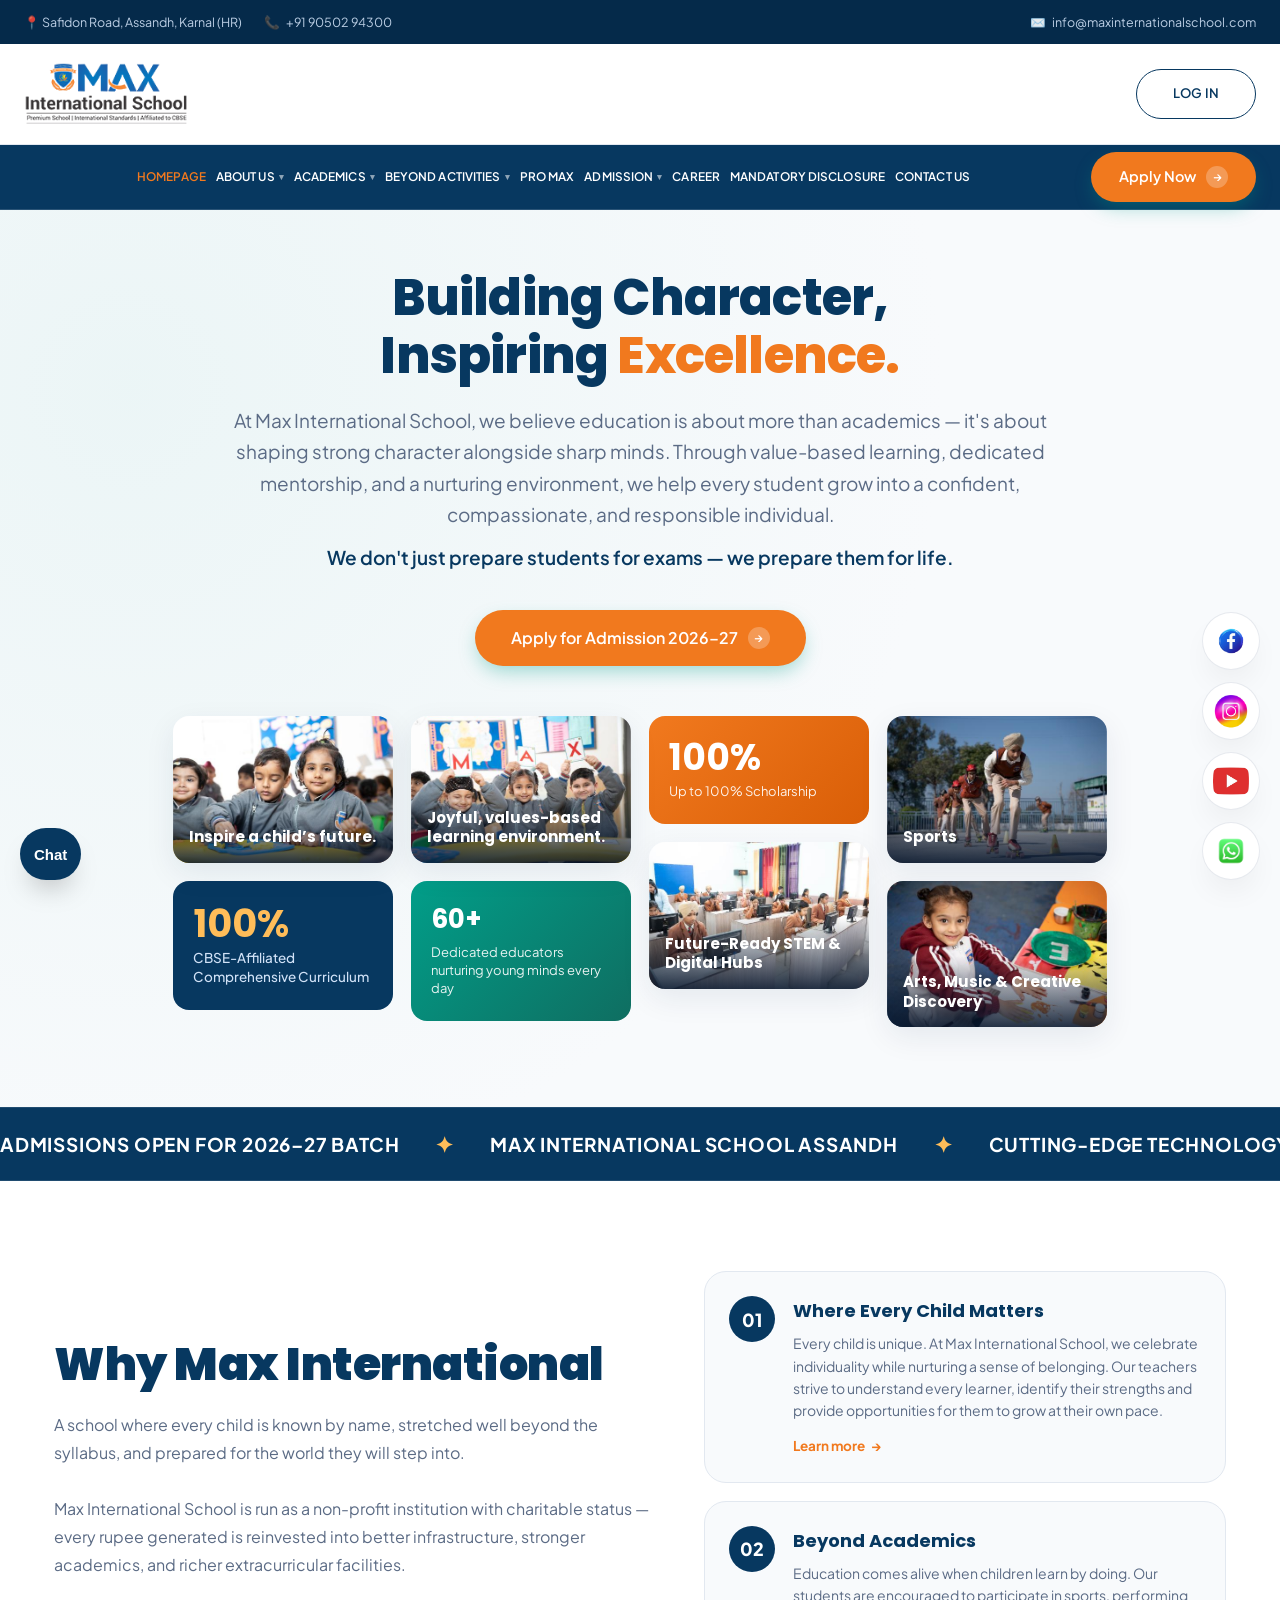
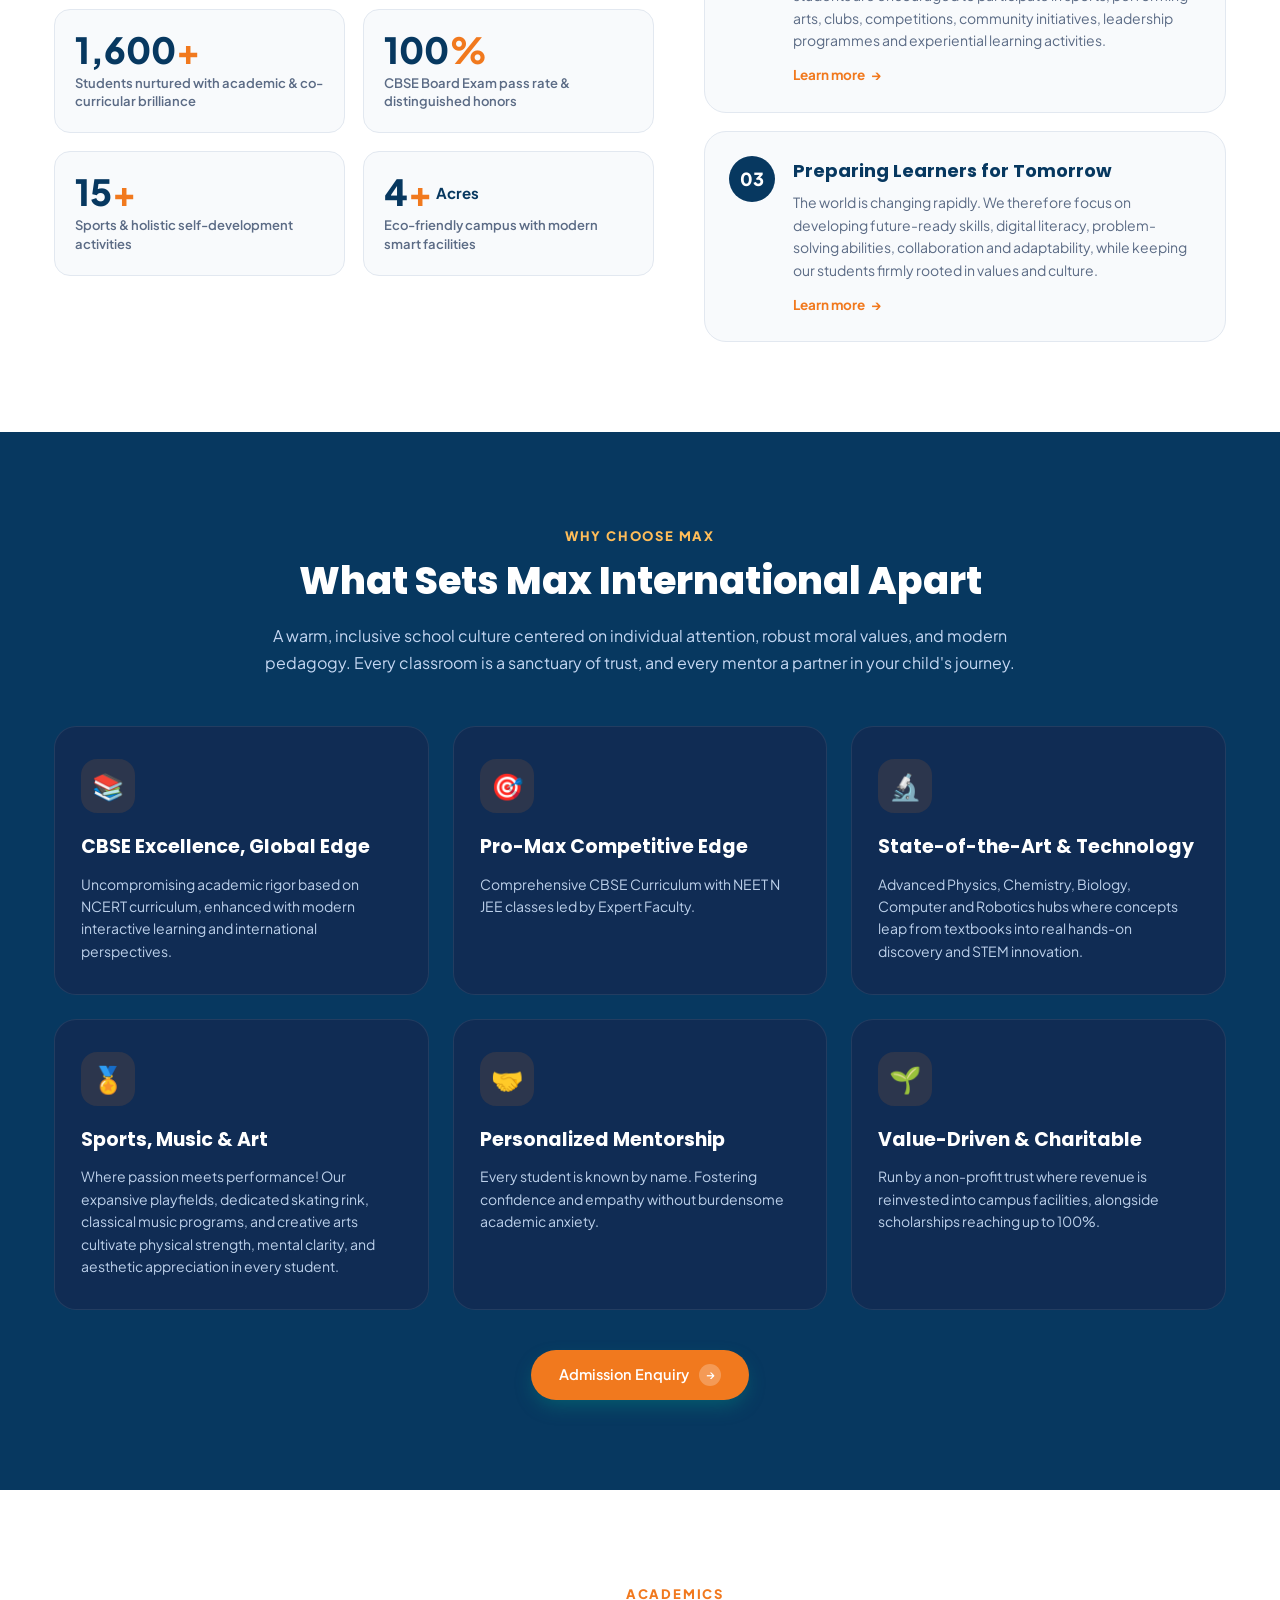
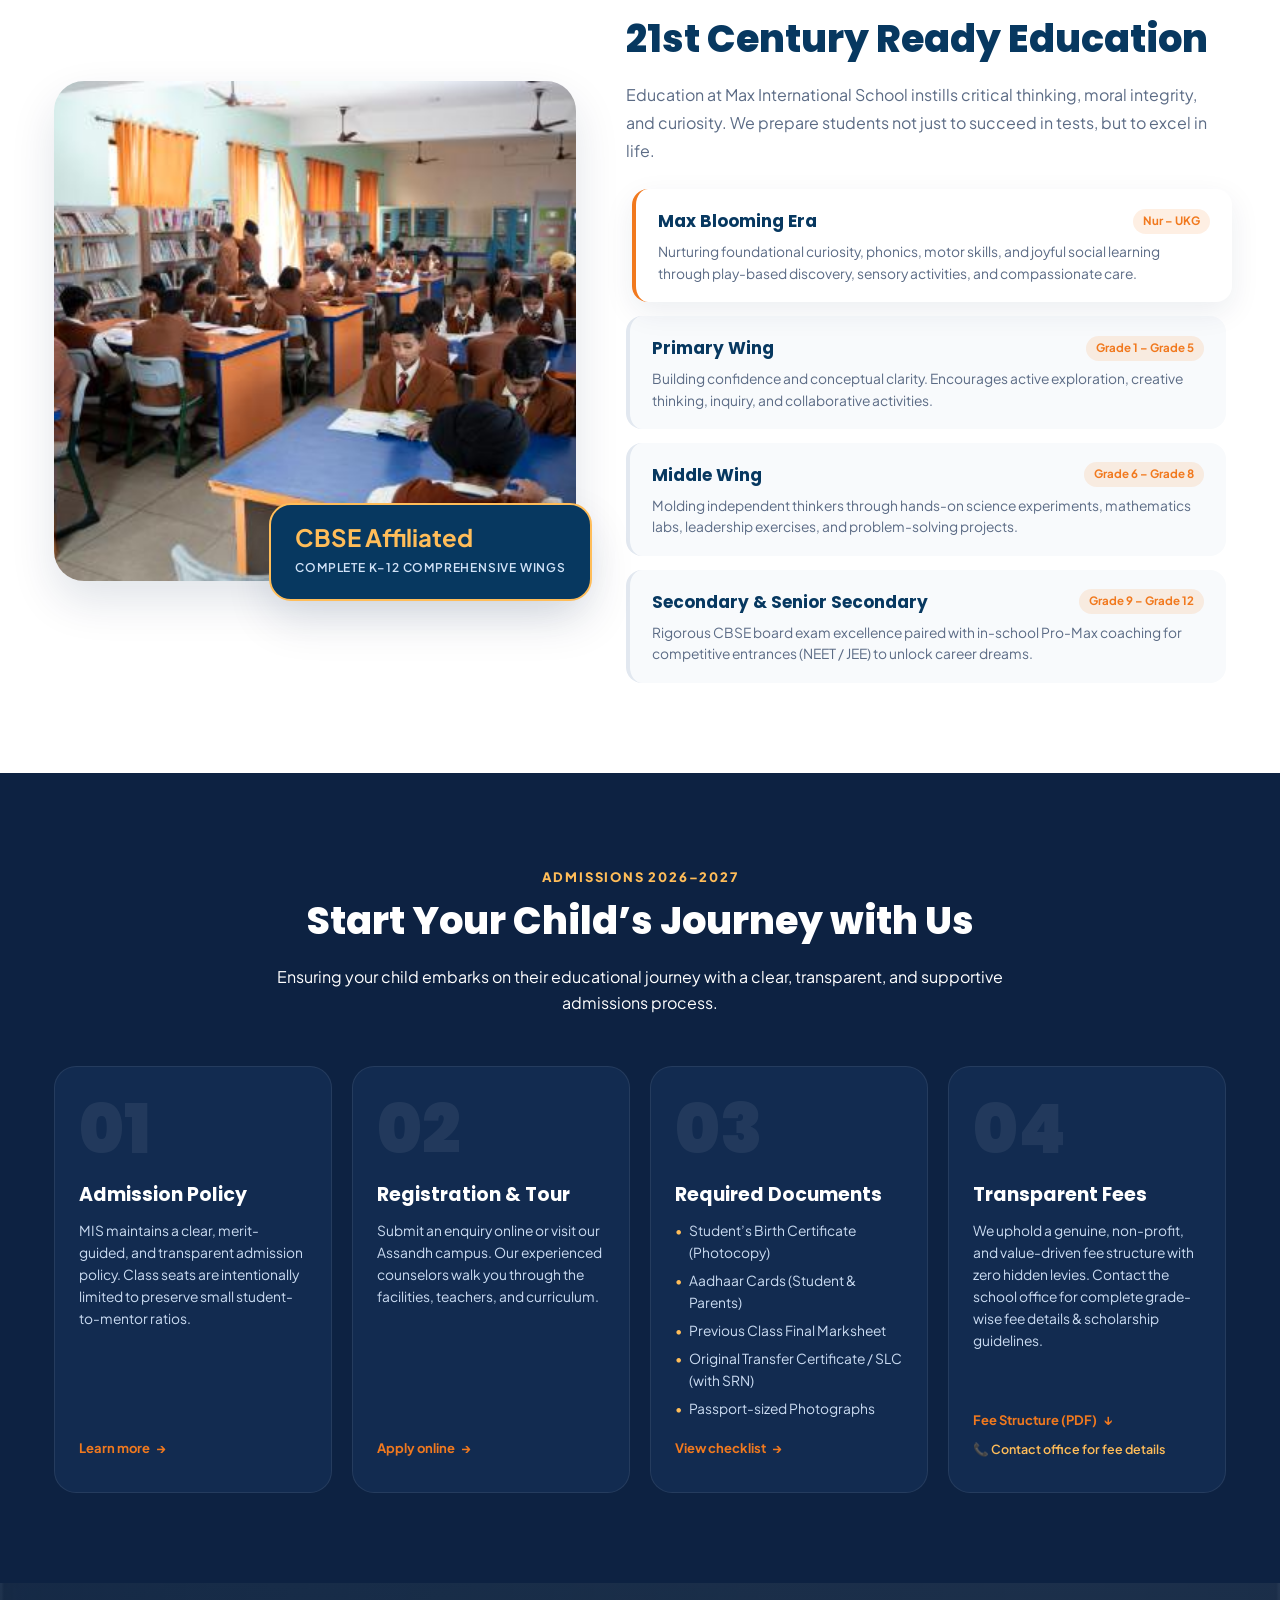
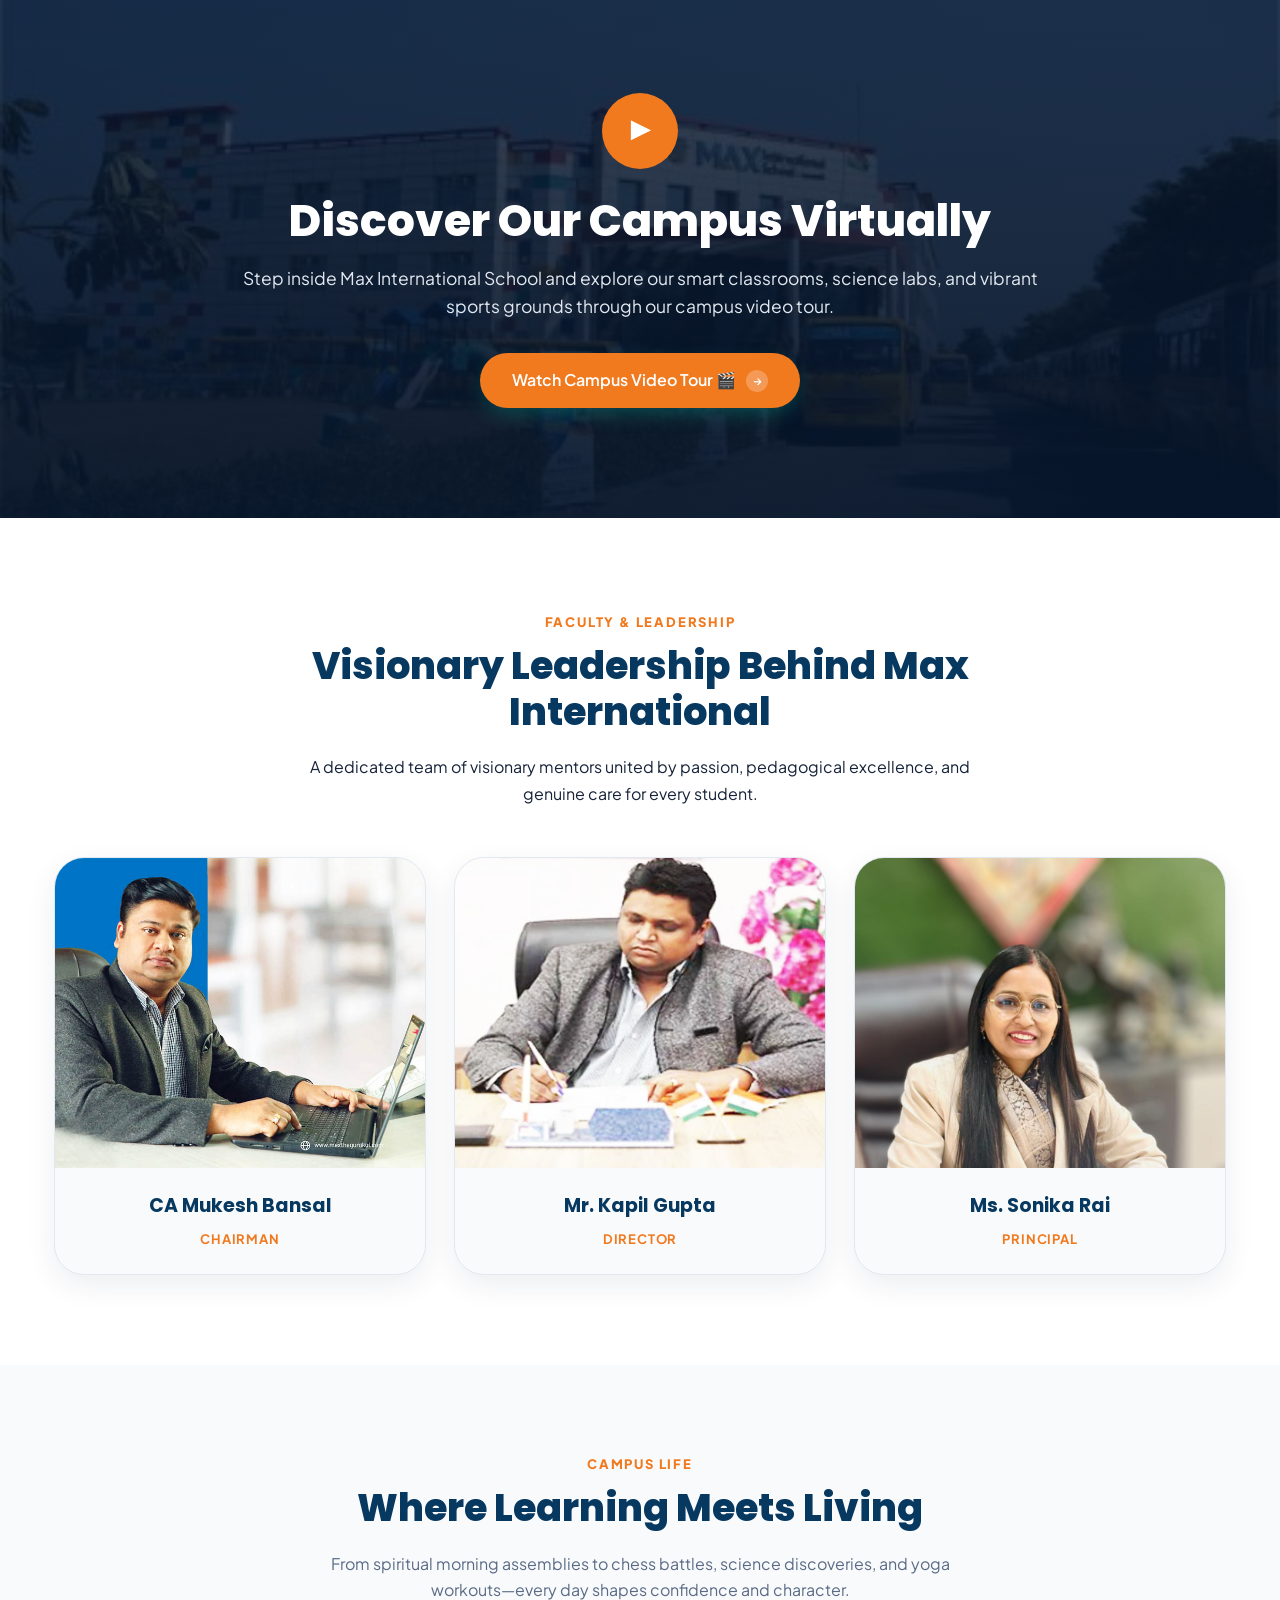
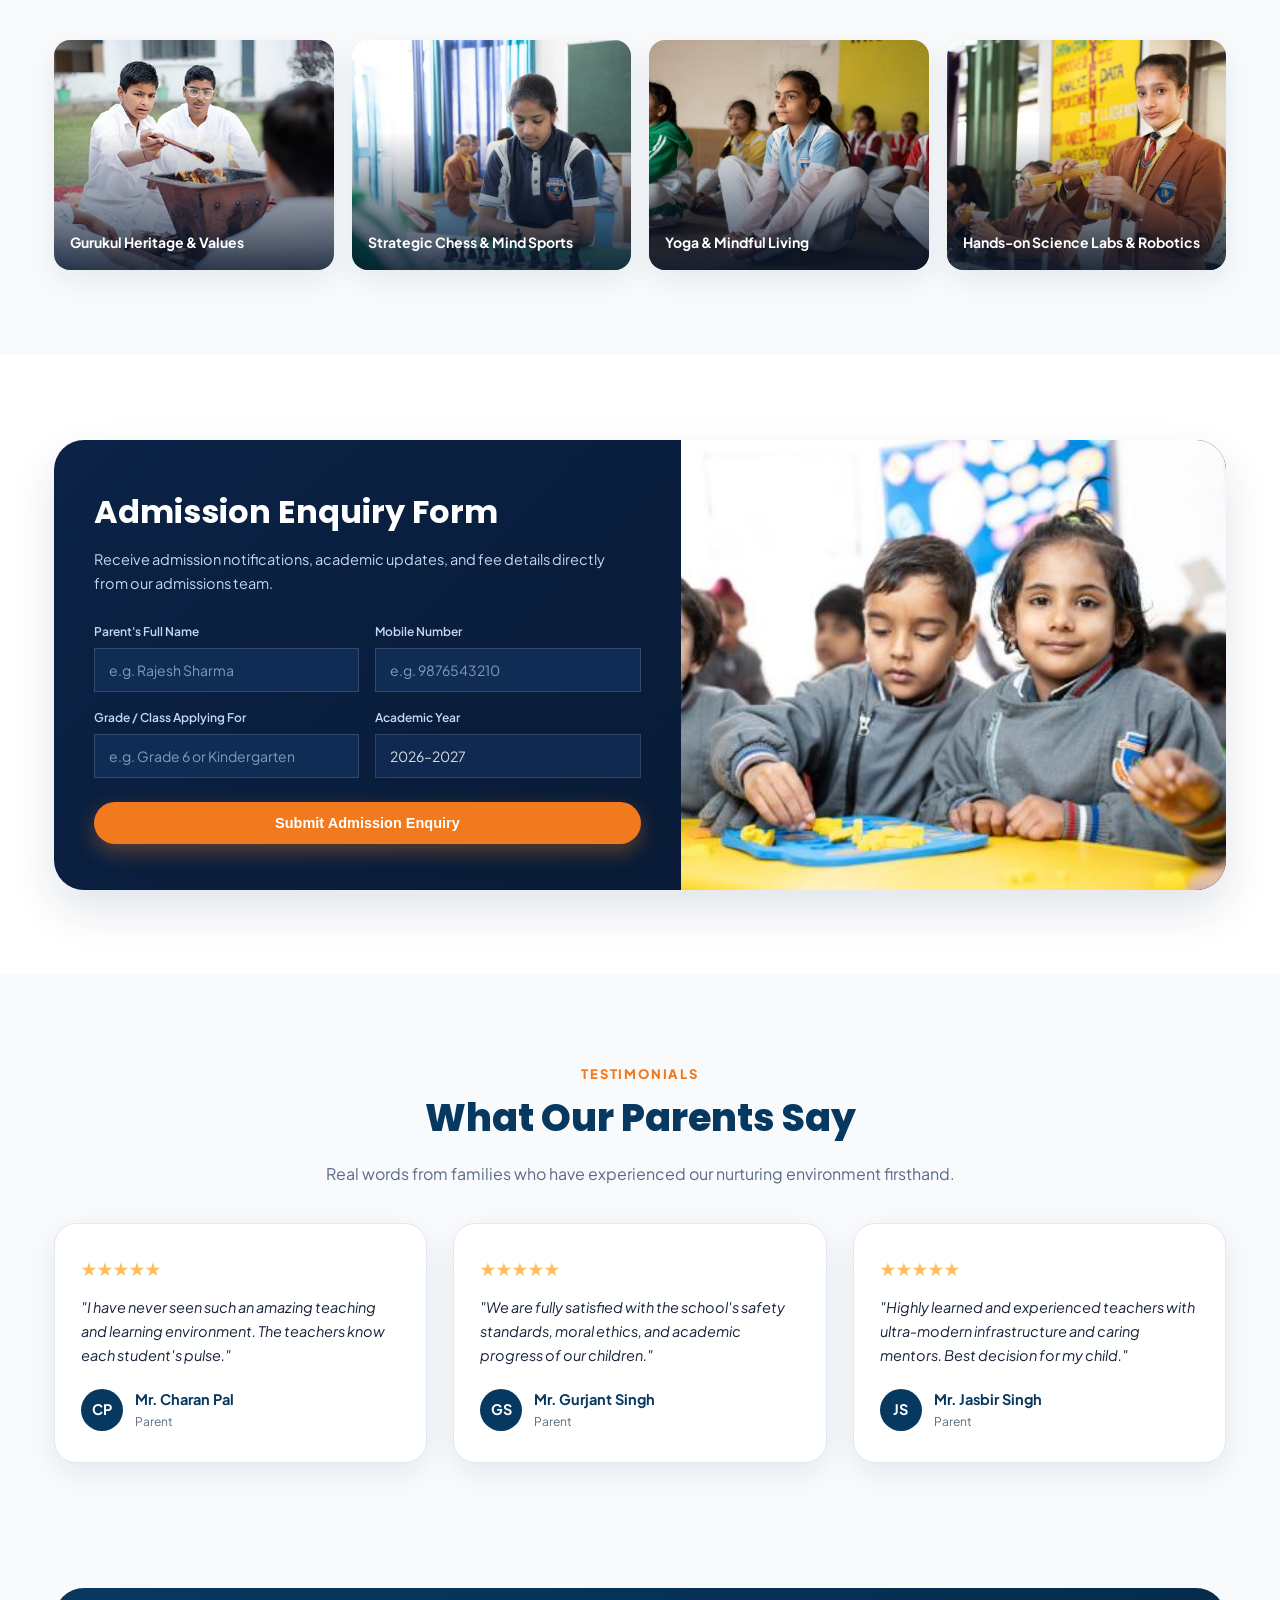
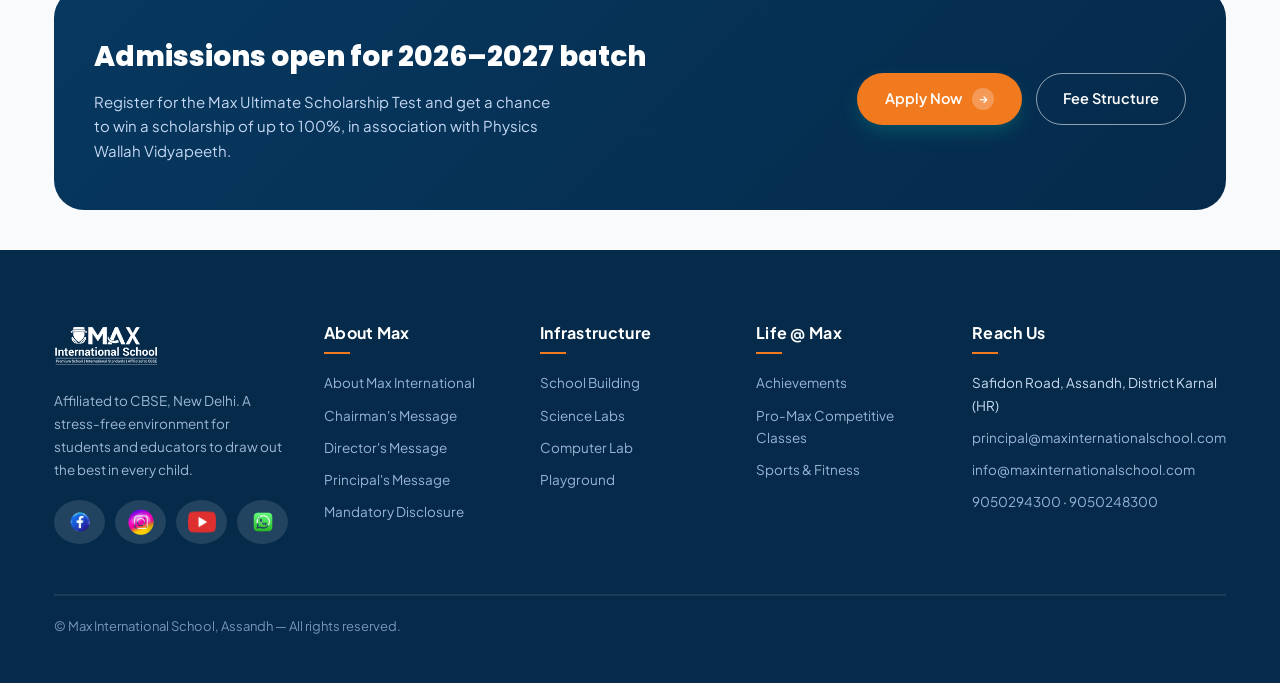
==== commit 611e344d: "Add files via upload" ====
--- a/index.html
+++ b/index.html
@@ -282,7 +282,7 @@
 
             <div class="gc-counter-box">
               <div class="gc-counter-number">
-                <span class="gc-counter-val" data-target="2.5">2.5</span>
+                <span class="gc-counter-val" data-target="4">4</span>
                 <span class="plus">+</span>
                 <span style="font-size: 15px; margin-left: 4px; color: var(--navy); font-weight: 700;">Acres</span>
               </div>
@@ -344,8 +344,8 @@
 
         <div class="gc-feature-card">
           <div class="gc-feature-icon">🎯</div>
-          <h4>Pro-Max In-House Coaching</h4>
-          <p>Targeted training for NEET and JEE led by expert faculty in association with Physics Wallah Vidyapeeth.</p>
+          <h4>Pro-Max Competitive Edge</h4>
+          <p>Comprehensive CBSE Curriculum with NEET N JEE classes led by Expert Faculty.</p>
         </div>
 
         <div class="gc-feature-card">
@@ -406,7 +406,17 @@
           </p>
 
           <div class="gc-wings-list">
+            <!-- Max Blooming Era -->
             <div class="gc-wing-item active">
+              <div class="gc-wing-header">
+                <h4>Max Blooming Era</h4>
+                <span class="gc-wing-tag">Nur – UKG</span>
+              </div>
+              <p>Nurturing foundational curiosity, phonics, motor skills, and joyful social learning through play-based discovery, sensory activities, and compassionate care.</p>
+            </div>
+
+            <!-- Primary Wing -->
+            <div class="gc-wing-item">
               <div class="gc-wing-header">
                 <h4>Primary Wing</h4>
                 <span class="gc-wing-tag">Grade 1 – Grade 5</span>
--- a/assets/css/style.css
+++ b/assets/css/style.css
@@ -487,10 +487,11 @@
 .leader-info span{font-size:12.5px; color:var(--orange); font-weight:700; letter-spacing:.4px; text-transform:uppercase;}
 
 .msg-card{background:#fff; border:1px solid var(--line); border-radius:20px; overflow:hidden; display:grid; grid-template-columns:280px 1fr; margin-bottom:28px;}
-.msg-photo{background:linear-gradient(160deg,var(--navy),var(--blue)); display:flex; align-items:center; justify-content:center; color:rgba(255,255,255,.65); font-size:13px; min-height:100%;}
-.msg-photo img{width:100%; height:100%; min-height:280px; object-fit:cover; object-position:center 20%;}
-#director .msg-photo img{object-position:center 15%;}
-#principal .msg-photo img{object-position:center 22%;}
+.msg-photo{background:linear-gradient(160deg,var(--navy),var(--blue)); display:flex; align-items:center; justify-content:center; color:rgba(255,255,255,.65); font-size:13px; min-height:100%; overflow:hidden; position:relative;}
+.msg-photo img{width:100%; height:100%; min-height:280px; object-fit:cover; object-position:center 20%; display:block;}
+#chairperson .msg-photo img{object-position:25% 10%;}
+#director .msg-photo img{object-position:center 6%;}
+#principal .msg-photo img{object-position:center 18%;}
 .msg-body{padding:36px 40px;}
 .msg-body .role{font-size:12px; font-weight:700; letter-spacing:1px; text-transform:uppercase; color:var(--orange); margin-bottom:6px;}
 .msg-body h3{font-size:21px; color:var(--navy); margin-bottom:14px;}
@@ -1153,8 +1154,8 @@
   .foot-grid{grid-template-columns:1fr 1fr;}
   .cta-band{flex-direction:column; text-align:center;}
   .hero h1{font-size:34px;}
-  .msg-card{grid-template-columns:1fr;}
-  .msg-photo{min-height:280px; max-height:420px; aspect-ratio:4/3;}
+  .msg-card{grid-template-columns:250px 1fr;}
+  .msg-photo{min-height:100%; max-height:none; aspect-ratio:auto;}
   .infra-grid, .step-grid{grid-template-columns:1fr 1fr;}
   .gallery-grid{grid-template-columns:1fr 1fr;}
   .document-grid{grid-template-columns:repeat(2,1fr);}
@@ -1178,6 +1179,12 @@
   .discover-ring li:nth-child(6) a,
   .discover-ring li:nth-child(7) a,
   .discover-ring li:nth-child(8) a{flex-direction:row;}
+}
+
+@media(max-width:720px){
+  .msg-card{grid-template-columns:1fr;}
+  .msg-photo{width:100%; height:320px; min-height:0; max-height:340px; aspect-ratio:auto;}
+  .msg-photo img{width:100%; height:100%; min-height:0;}
 }
 
 @media(max-width:600px){
@@ -1220,7 +1227,8 @@
   .discover-core{width:min(268px,86%); margin-bottom:28px;}
   .discover-ring{grid-template-columns:1fr;}
   .discover-note{font-size:14px; margin-top:26px;}
-  .msg-body{padding:26px 22px;}
+  .msg-body{padding:26px 20px;}
+  .msg-photo{height:310px; max-height:320px;}
   .infra-grid, .step-grid{grid-template-columns:1fr;}
   .gallery-grid{gap:10px;}
   .gallery-tile{font-size:11px;}
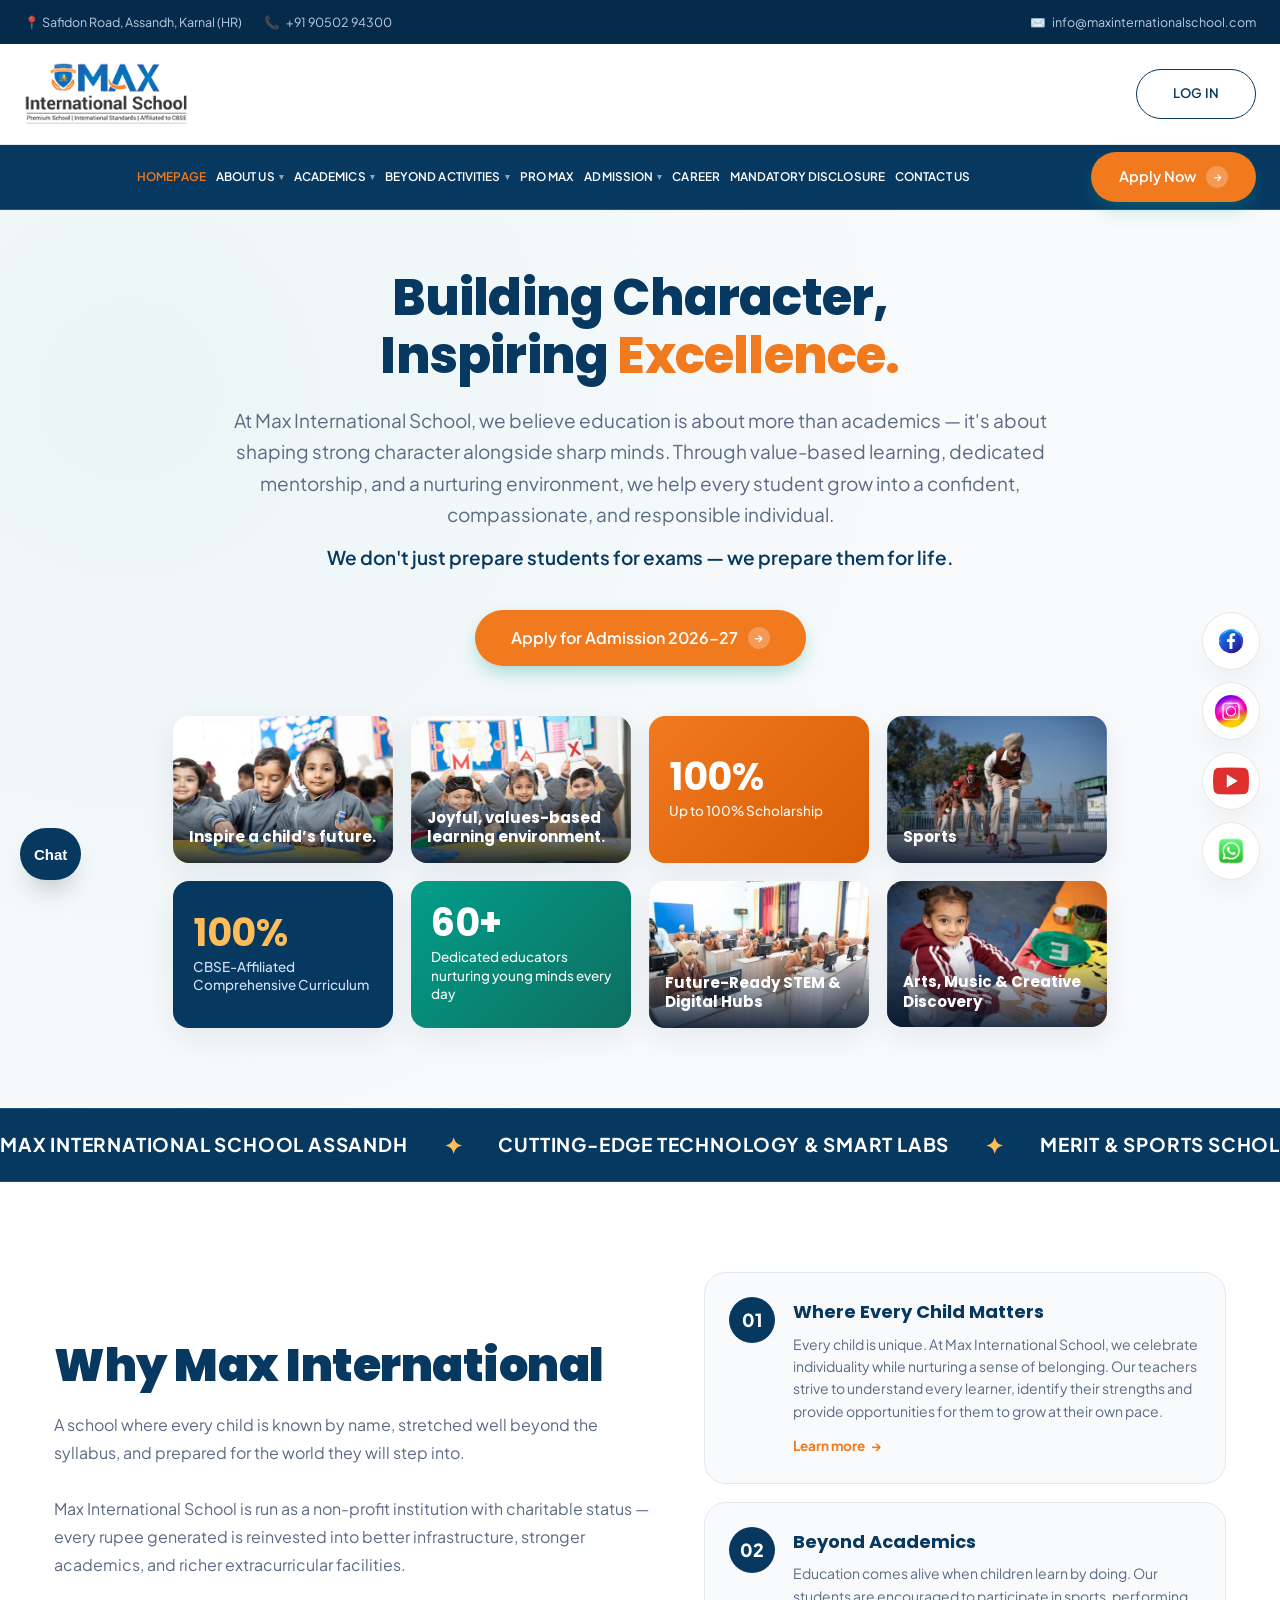
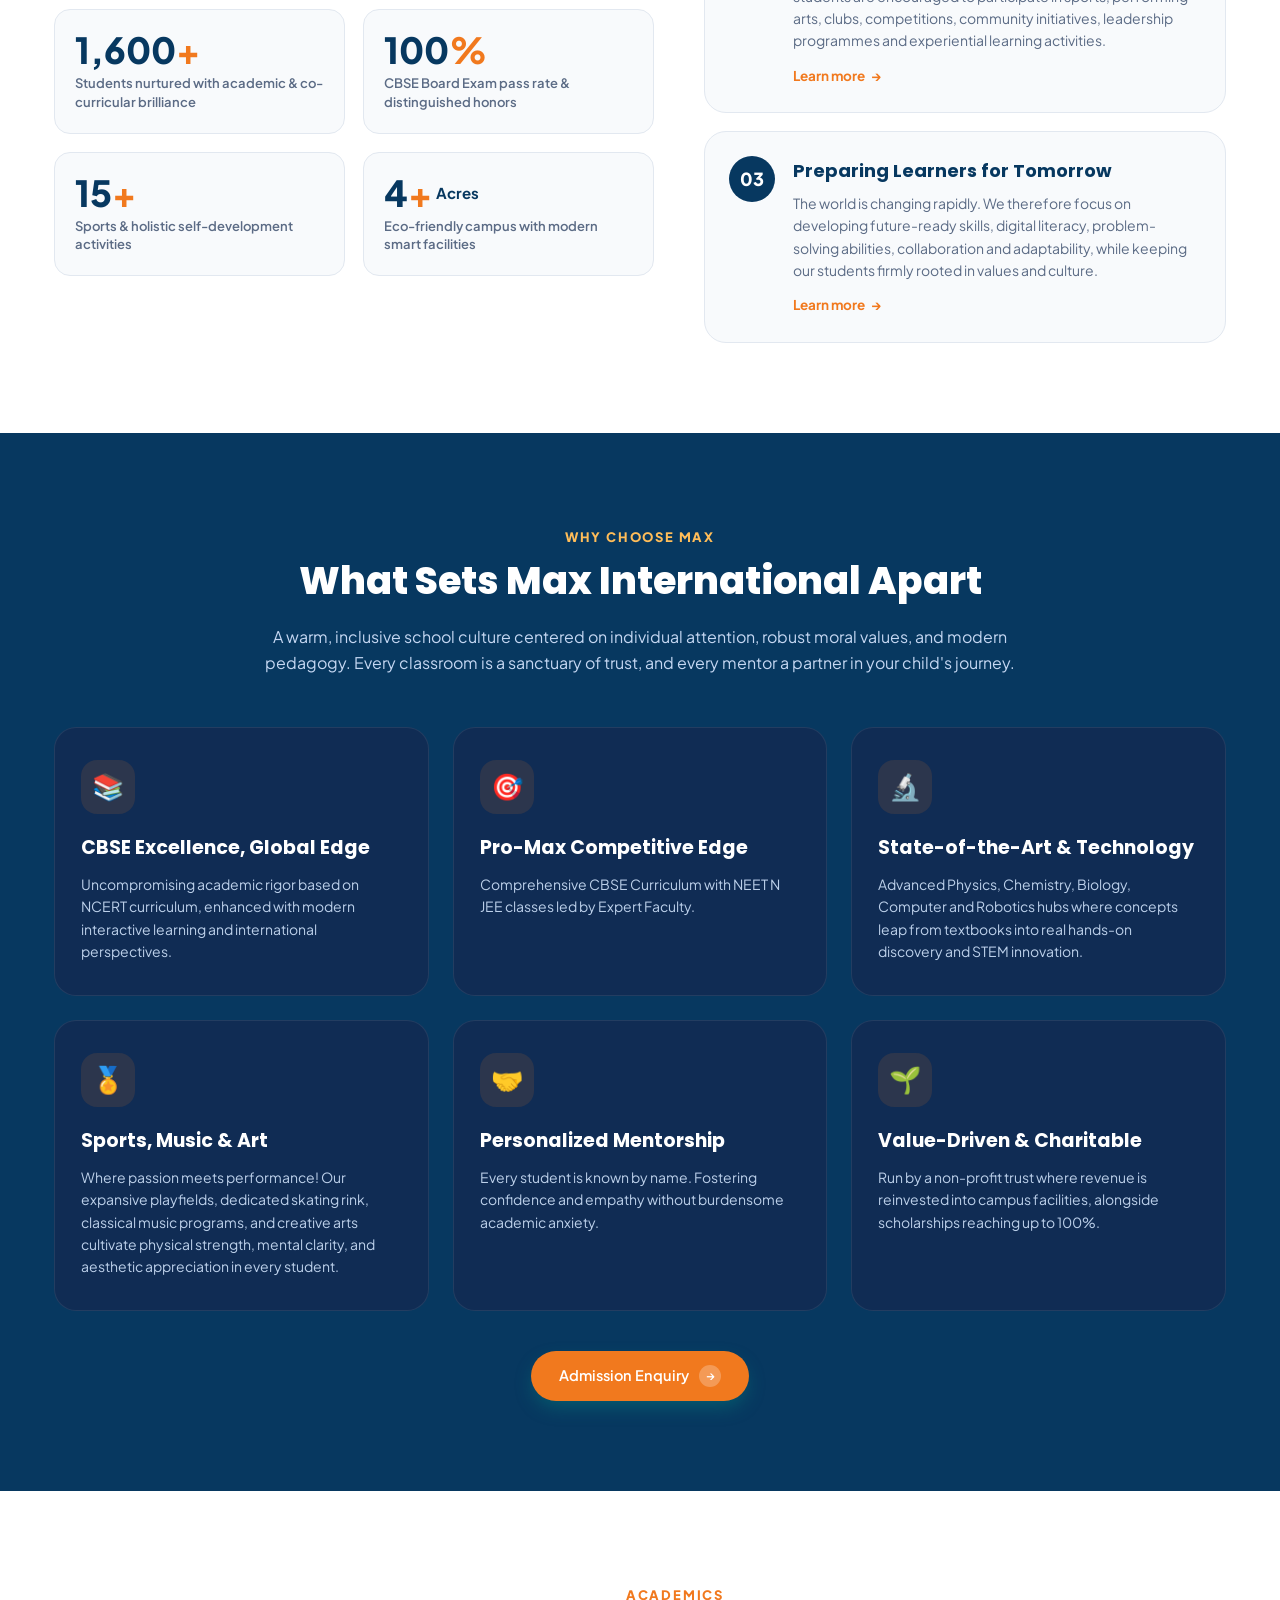
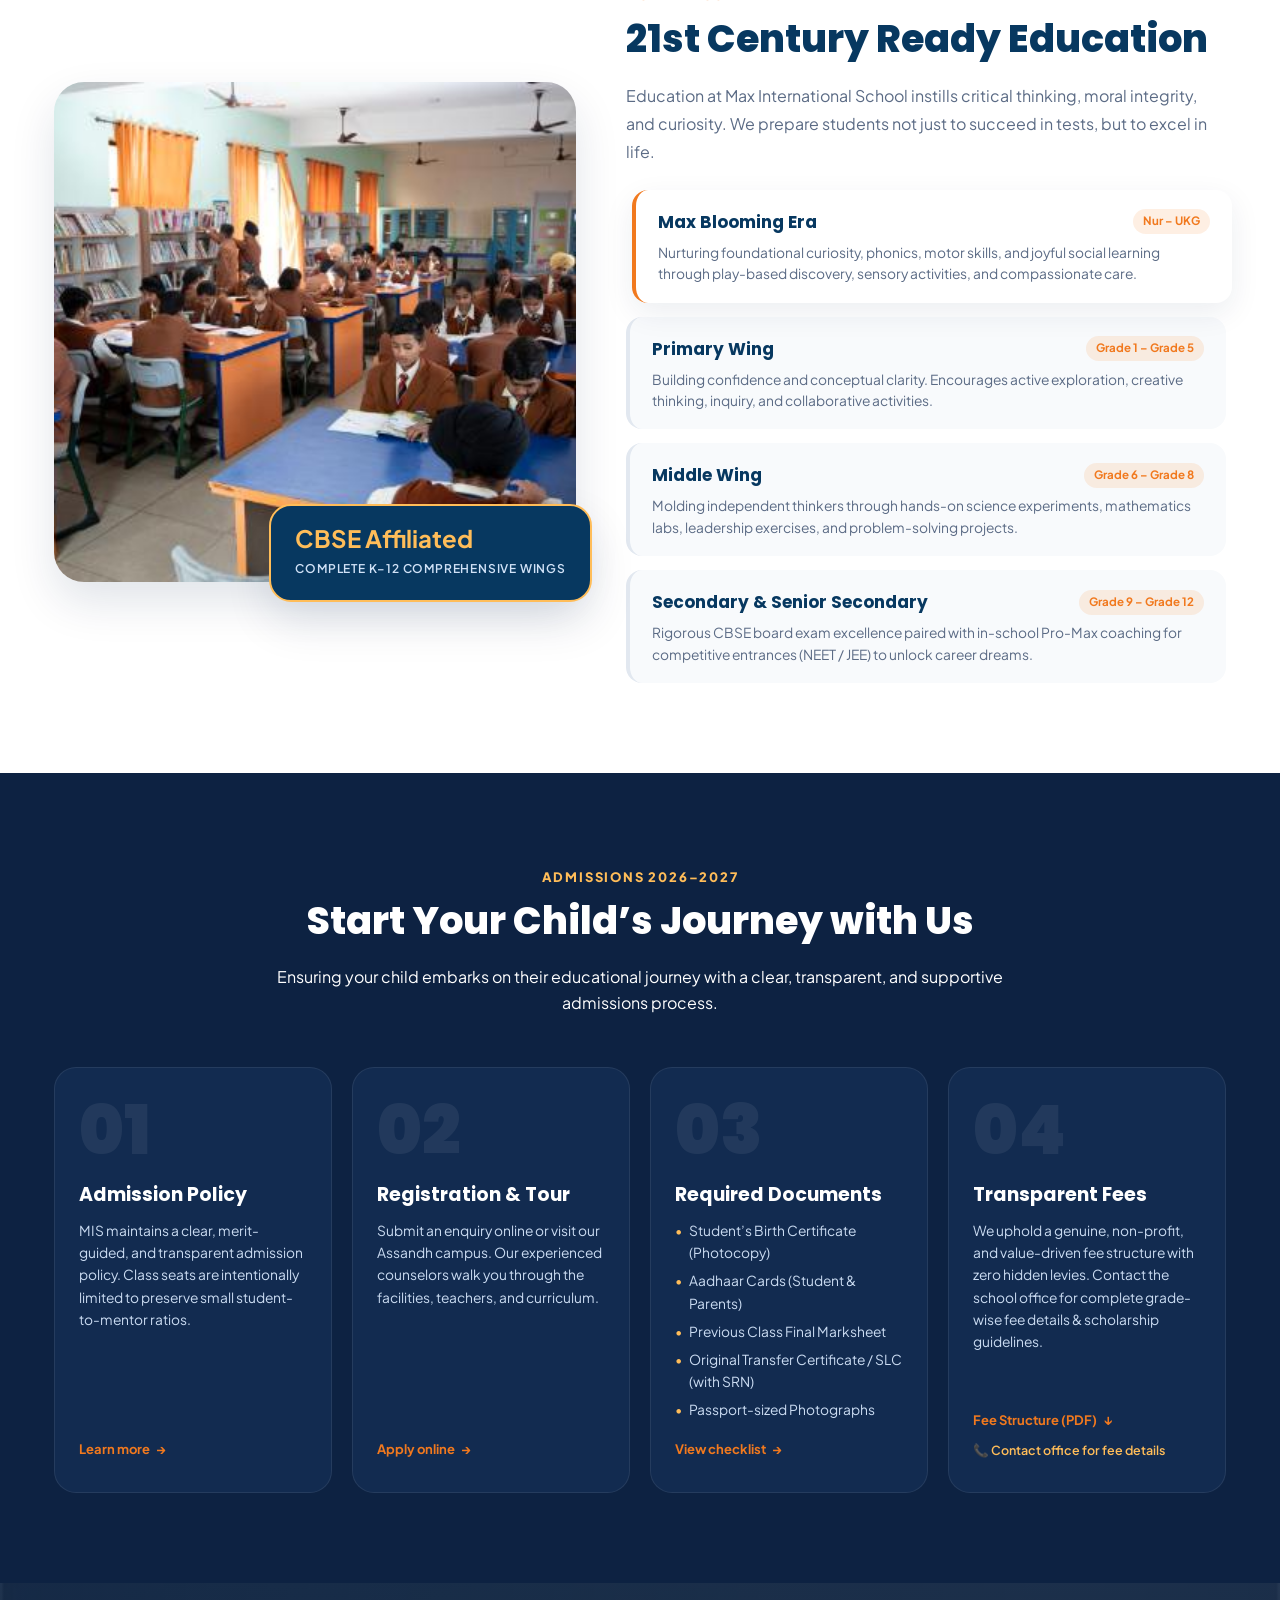
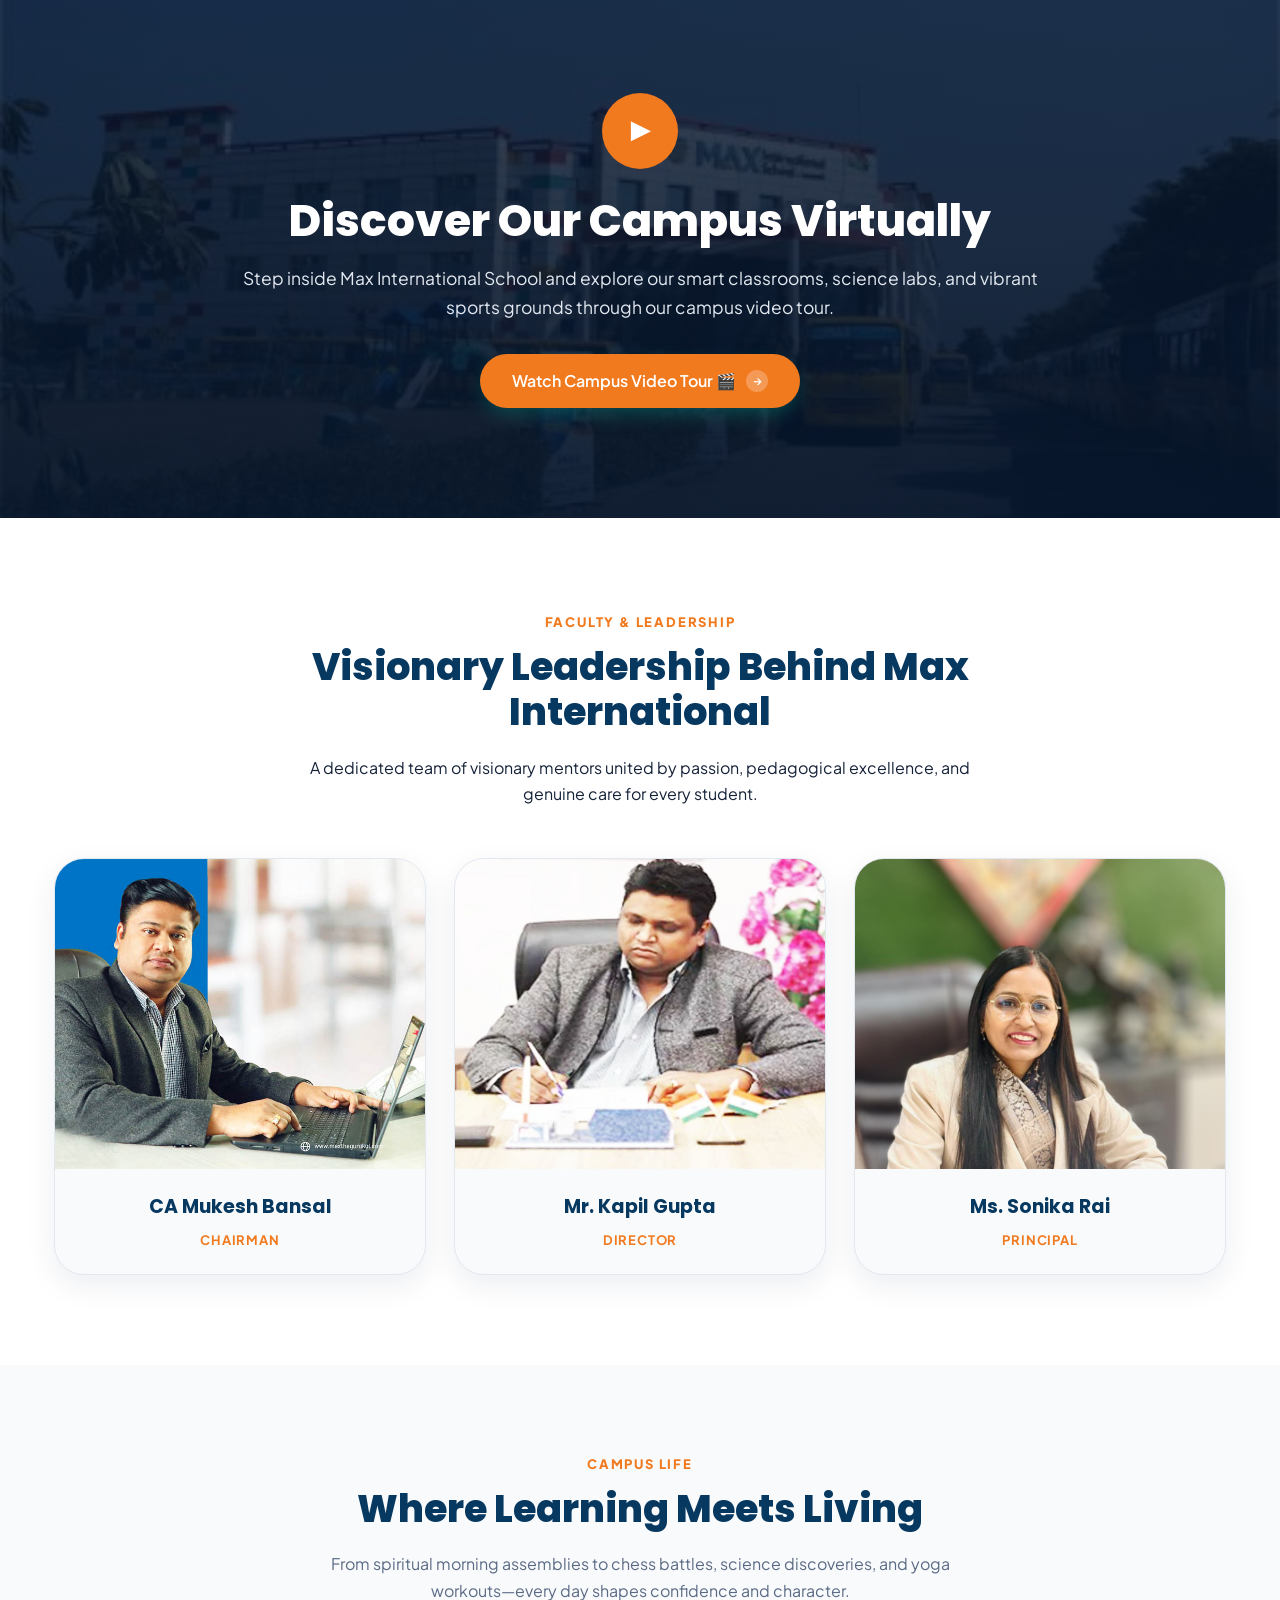
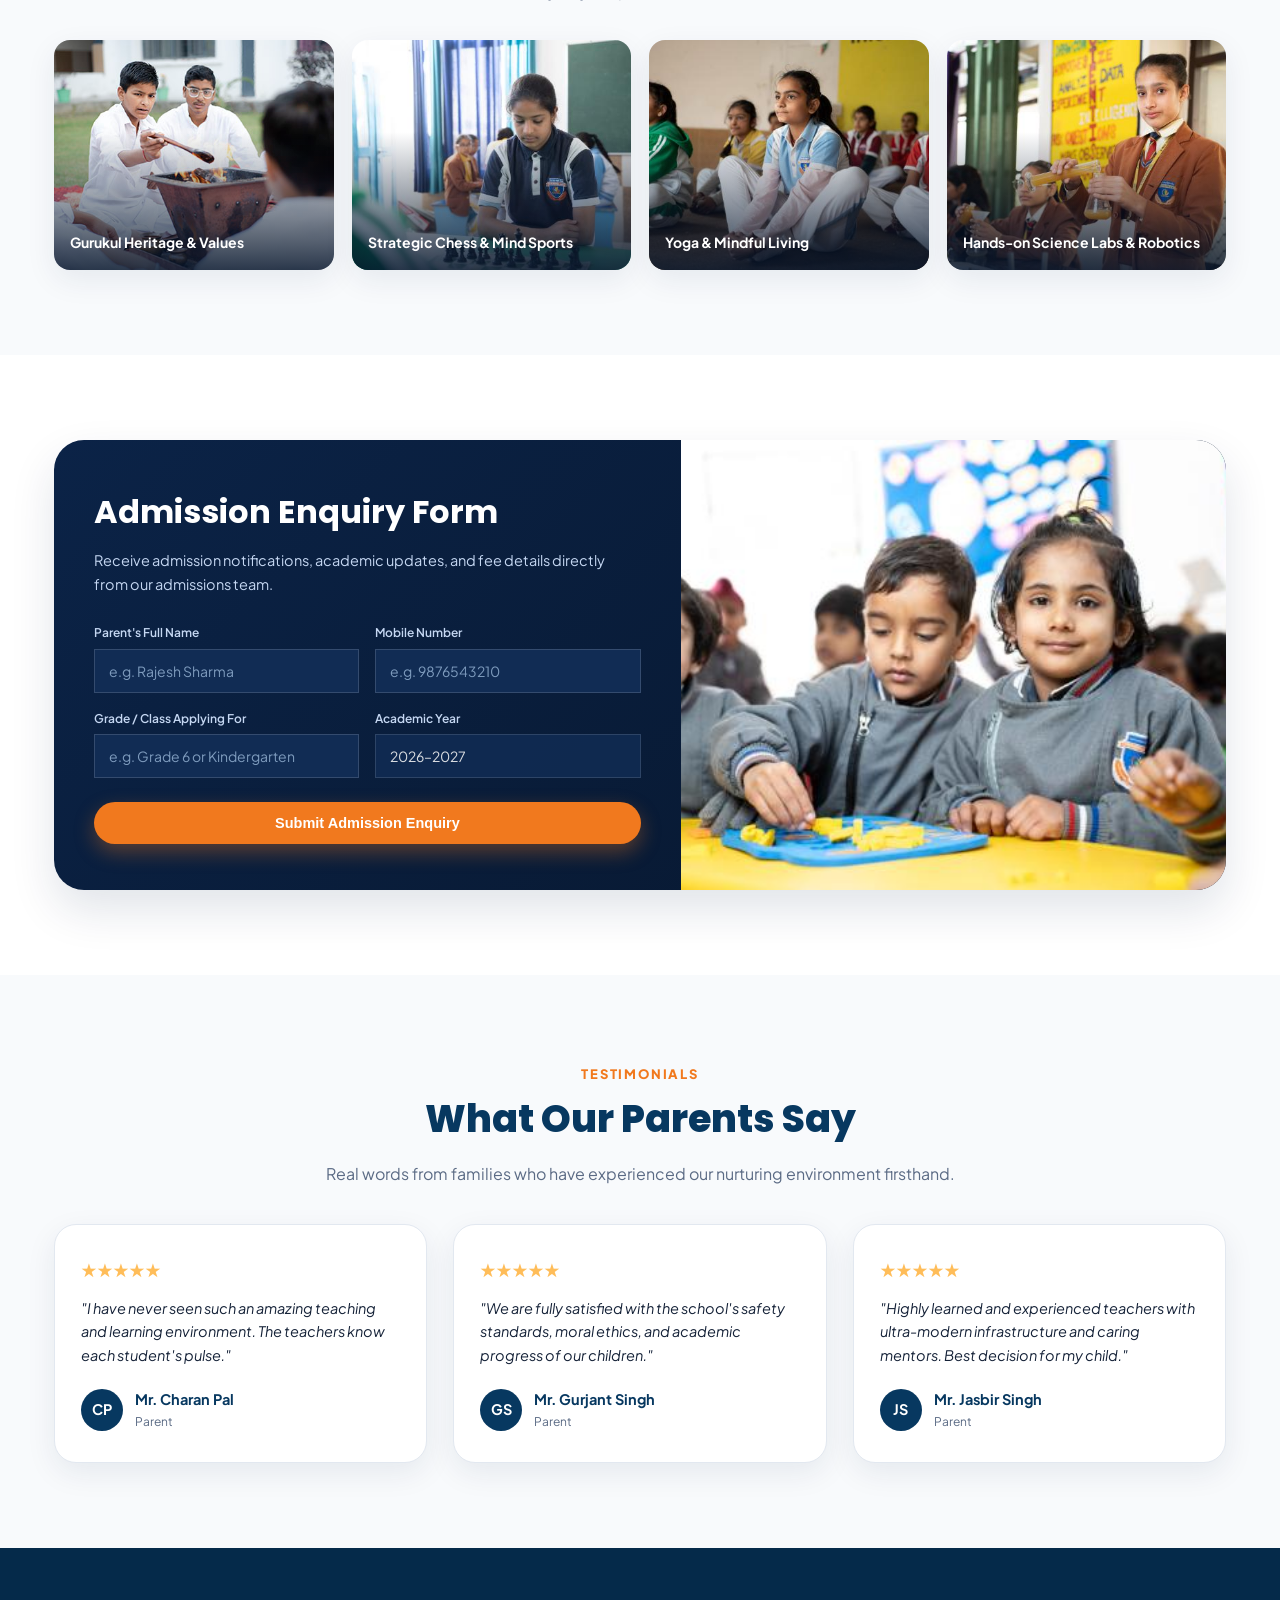
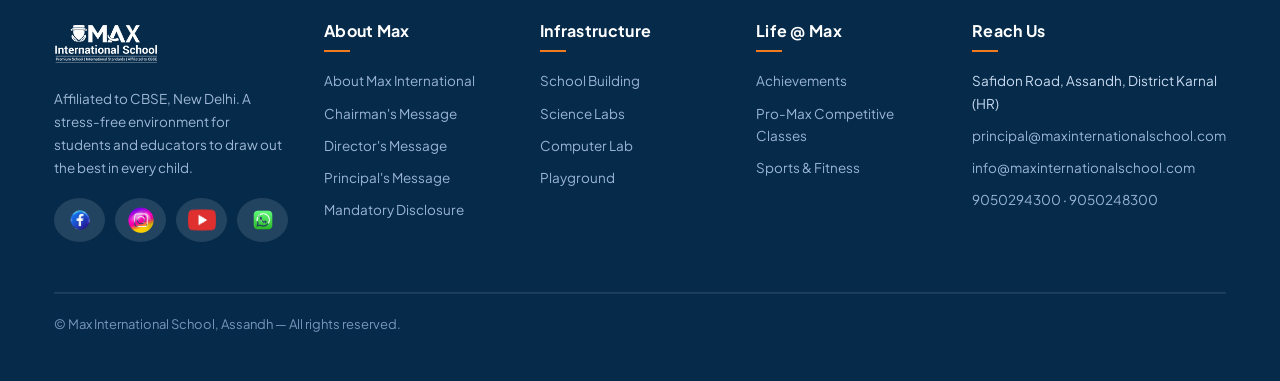
==== commit 473bfcf6: "Add files via upload" ====
--- a/index.html
+++ b/index.html
@@ -219,7 +219,6 @@
   <section class="gc-marquee-section" aria-label="Highlights ticker">
     <div class="gc-marquee-track">
       <div class="gc-marquee-content">
-        <span>Admissions Open for 2026–27 Batch</span><span class="star">✦</span>
         <span>Max International School Assandh</span><span class="star">✦</span>
         <span>Cutting-Edge Technology &amp; Smart Labs</span><span class="star">✦</span>
         <span>Merit &amp; Sports Scholarships Up to 100%</span><span class="star">✦</span>
@@ -228,7 +227,6 @@
         <span>Excellence in Academics, Sports &amp; Leadership</span><span class="star">✦</span>
       </div>
       <div class="gc-marquee-content">
-        <span>Admissions Open for 2026–27 Batch</span><span class="star">✦</span>
         <span>Max International School Assandh</span><span class="star">✦</span>
         <span>Cutting-Edge Technology &amp; Smart Labs</span><span class="star">✦</span>
         <span>Merit &amp; Sports Scholarships Up to 100%</span><span class="star">✦</span>
@@ -721,28 +719,6 @@
               <div class="gc-testi-role">Parent</div>
             </div>
           </div>
-        </div>
-      </div>
-    </div>
-  </section>
-
-
-  <!-- ==========================================================================
-       ADMISSION CTA BAND
-       ========================================================================== -->
-  <section class="section" id="admission-cta" style="padding: 40px 0;">
-    <div class="container">
-      <div class="cta-band" style="background: linear-gradient(135deg, var(--navy) 0%, var(--navy-deep) 100%); border-radius: var(--radius-xl); padding: 46px 40px; color: #fff; display: flex; align-items: center; justify-content: space-between; flex-wrap: wrap; gap: 24px;">
-        <div style="max-width: 650px;">
-          <h3 style="color: #fff; font-size: 28px; margin-bottom: 10px;">Admissions open for 2026–2027 batch</h3>
-          <p style="color: #c5d7f2; font-size: 15px; margin: 0;">Register for the Max Ultimate Scholarship Test and get a chance to win a scholarship of up to 100%, in association with Physics Wallah Vidyapeeth.</p>
-        </div>
-        <div style="display:flex; gap:14px; flex-wrap:wrap;">
-          <a href="admission.html" class="gc-btn-pill">
-            <span>Apply Now</span>
-            <span class="btn-arrow-circle">→</span>
-          </a>
-          <a href="admission.html#fees" class="btn btn-outline" style="border-color:rgba(255,255,255,.55)">Fee Structure</a>
         </div>
       </div>
     </div>
--- a/assets/css/style.css
+++ b/assets/css/style.css
@@ -1200,6 +1200,8 @@
   .brand-actions .btn{min-width:0; padding:9px 11px; font-size:11px;}
   .nav-cta{gap:0; flex-shrink:0;}
   .nav-cta .btn{padding:9px 11px; font-size:12px; white-space:nowrap;}
+  .nav-cta .gc-btn-pill{padding:8px 14px; font-size:12px; gap:6px;}
+  .nav-cta .gc-btn-pill .btn-arrow-circle{width:18px; height:18px; font-size:10px;}
   .burger{margin-right:0; padding:8px;}
   .about-wrap > *, .split > *, .two-col > *, .contact-grid > *, .feature-grid > *, .why-grid > *, .leader-grid > *, .testi-grid > *{min-width:0;}
   img,video,iframe{max-width:100%;}
@@ -2716,7 +2718,8 @@
   border-radius: var(--radius);
   overflow: hidden;
   box-shadow: var(--shadow);
-  transition: all 0.3s cubic-bezier(0.16, 1, 0.3, 1);
+  transition: all 0.35s cubic-bezier(0.16, 1, 0.3, 1);
+  cursor: pointer;
 }
 .gc-mosaic-card:hover {
   transform: translateY(-6px);
@@ -2727,6 +2730,10 @@
   height: auto;
   object-fit: cover;
   display: block;
+  transition: transform 0.4s cubic-bezier(0.16, 1, 0.3, 1);
+}
+.gc-mosaic-card:hover img {
+  transform: scale(1.05);
 }
 .gc-mosaic-card .card-caption {
   position: absolute;
@@ -2743,60 +2750,98 @@
   font-weight: 700;
   line-height: 1.3;
 }
+
+/* ==========================================================================
+   UNIFIED STATIC STAT / ACCENT CARDS IN MOSAIC GRID
+   Shared layout, sizing, typography, and interactive hover elevation
+   ========================================================================== */
+.gc-card-navy,
+.gc-card-teal,
+.gc-card-orange {
+  position: relative;
+  display: flex;
+  flex-direction: column;
+  justify-content: center;
+  padding: 22px 20px;
+  border-radius: var(--radius);
+  aspect-ratio: 3 / 2;
+  min-height: 147px;
+  box-sizing: border-box;
+  box-shadow: var(--shadow);
+  transition: all 0.35s cubic-bezier(0.16, 1, 0.3, 1);
+  cursor: pointer;
+  overflow: hidden;
+}
+
+/* Hover elevation and lighting response for static cards */
+.gc-card-navy:hover,
+.gc-card-teal:hover,
+.gc-card-orange:hover {
+  transform: translateY(-6px);
+  box-shadow: var(--shadow-lg);
+  filter: brightness(1.04);
+}
+
+.gc-card-navy h3,
+.gc-card-teal h3,
+.gc-card-orange h3 {
+  font-family: 'Poppins', sans-serif;
+  font-size: 38px;
+  font-weight: 700;
+  line-height: 1;
+  margin-bottom: 6px;
+  letter-spacing: -0.5px;
+  transition: transform 0.25s ease;
+}
+
+.gc-card-navy:hover h3,
+.gc-card-teal:hover h3,
+.gc-card-orange:hover h3 {
+  transform: scale(1.04);
+  transform-origin: left center;
+}
+
+.gc-card-navy p,
+.gc-card-teal p,
+.gc-card-orange p {
+  font-size: 13.5px;
+  font-weight: 500;
+  line-height: 1.38;
+  margin: 0;
+}
+
+/* Individual Colorway Overrides */
 .gc-card-navy {
   background: var(--navy);
   color: #ffffff;
-  padding: 24px 20px;
-  border-radius: var(--radius);
-  display: flex;
-  flex-direction: column;
-  justify-content: center;
 }
 .gc-card-navy h3 {
-  font-size: 38px;
   color: var(--gold);
-  line-height: 1;
-  margin-bottom: 6px;
 }
 .gc-card-navy p {
-  font-size: 13.5px;
   color: #d1e2f7;
-  font-weight: 500;
-  line-height: 1.4;
-}
+}
+
 .gc-card-teal {
   background: linear-gradient(135deg, #019e89, #0f6e61);
   color: #ffffff;
-  padding: 24px 20px;
-  border-radius: var(--radius);
 }
 .gc-card-teal h3 {
-  font-size: 26px;
   color: #ffffff;
-  line-height: 1.15;
-  margin-bottom: 8px;
 }
 .gc-card-teal p {
-  font-size: 13px;
-  color: rgba(255, 255, 255, 0.9);
-  line-height: 1.4;
-}
+  color: rgba(255, 255, 255, 0.95);
+}
+
 .gc-card-orange {
   background: linear-gradient(135deg, #f1791e, #d95e07);
   color: #ffffff;
-  padding: 24px 20px;
-  border-radius: var(--radius);
 }
 .gc-card-orange h3 {
-  font-size: 36px;
   color: #ffffff;
-  line-height: 1;
-  margin-bottom: 6px;
 }
 .gc-card-orange p {
-  font-size: 13px;
-  color: rgba(255, 255, 255, 0.9);
-  line-height: 1.4;
+  color: rgba(255, 255, 255, 0.95);
 }
 
 /* Marquee Running Ticker */
@@ -2814,6 +2859,10 @@
   width: fit-content;
   animation: marqueeScroll 25s linear infinite;
   white-space: nowrap;
+}
+.gc-marquee-section:hover .gc-marquee-track,
+.gc-marquee-track:hover {
+  animation-play-state: paused;
 }
 .gc-marquee-content {
   display: flex;
@@ -3601,9 +3650,8 @@
   .gc-hero-title { font-size: 26px; }
   .gc-hero-subtitle { font-size: 14.8px; line-height: 1.6; }
   .gc-mosaic-grid { gap: 10px; }
-  .gc-card-navy, .gc-card-teal, .gc-card-orange { padding: 18px 14px; border-radius: 12px; }
-  .gc-card-navy h3, .gc-card-orange h3 { font-size: 28px; }
-  .gc-card-teal h3 { font-size: 22px; }
+  .gc-card-navy, .gc-card-teal, .gc-card-orange { padding: 18px 14px; border-radius: 12px; min-height: 120px; }
+  .gc-card-navy h3, .gc-card-teal h3, .gc-card-orange h3 { font-size: 26px; }
   .gc-card-navy p, .gc-card-teal p, .gc-card-orange p { font-size: 12px; line-height: 1.35; }
   .gc-mosaic-card { border-radius: 12px; }
   .gc-mosaic-card .card-caption { padding: 10px; }
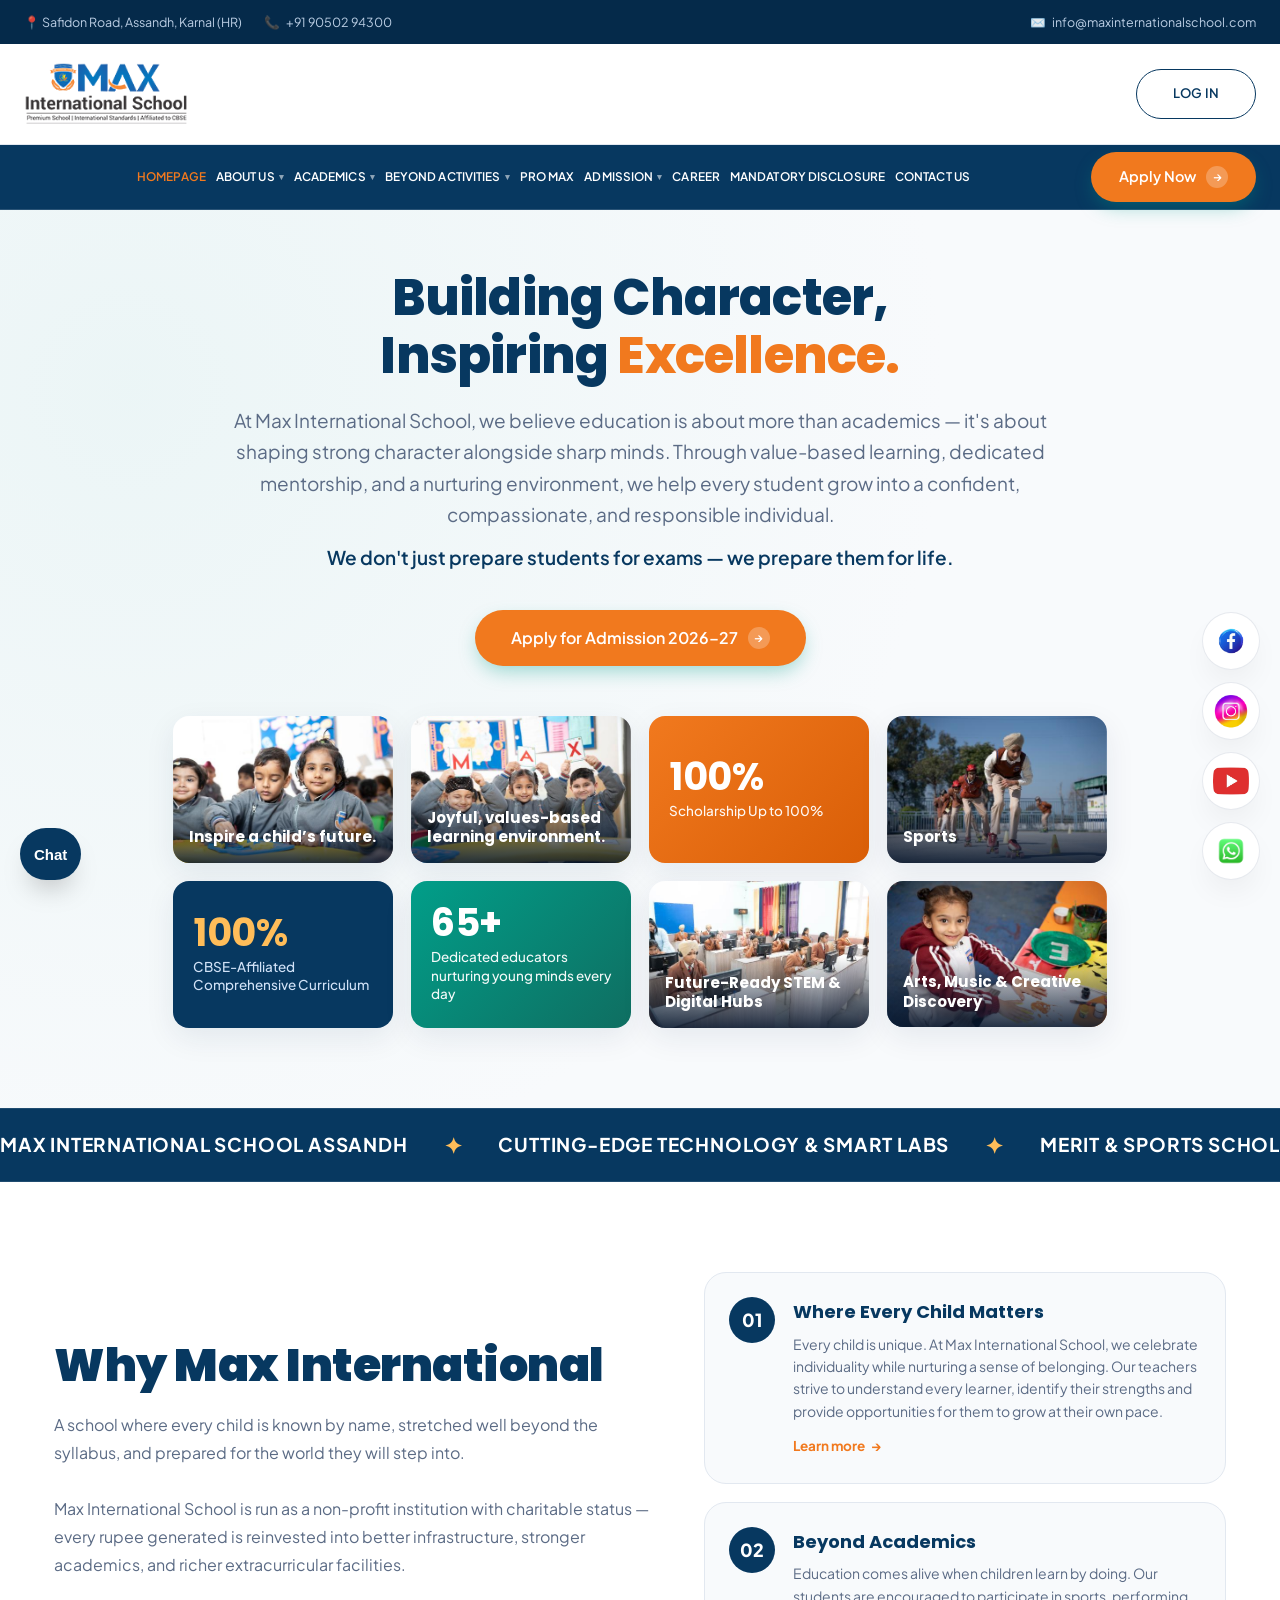
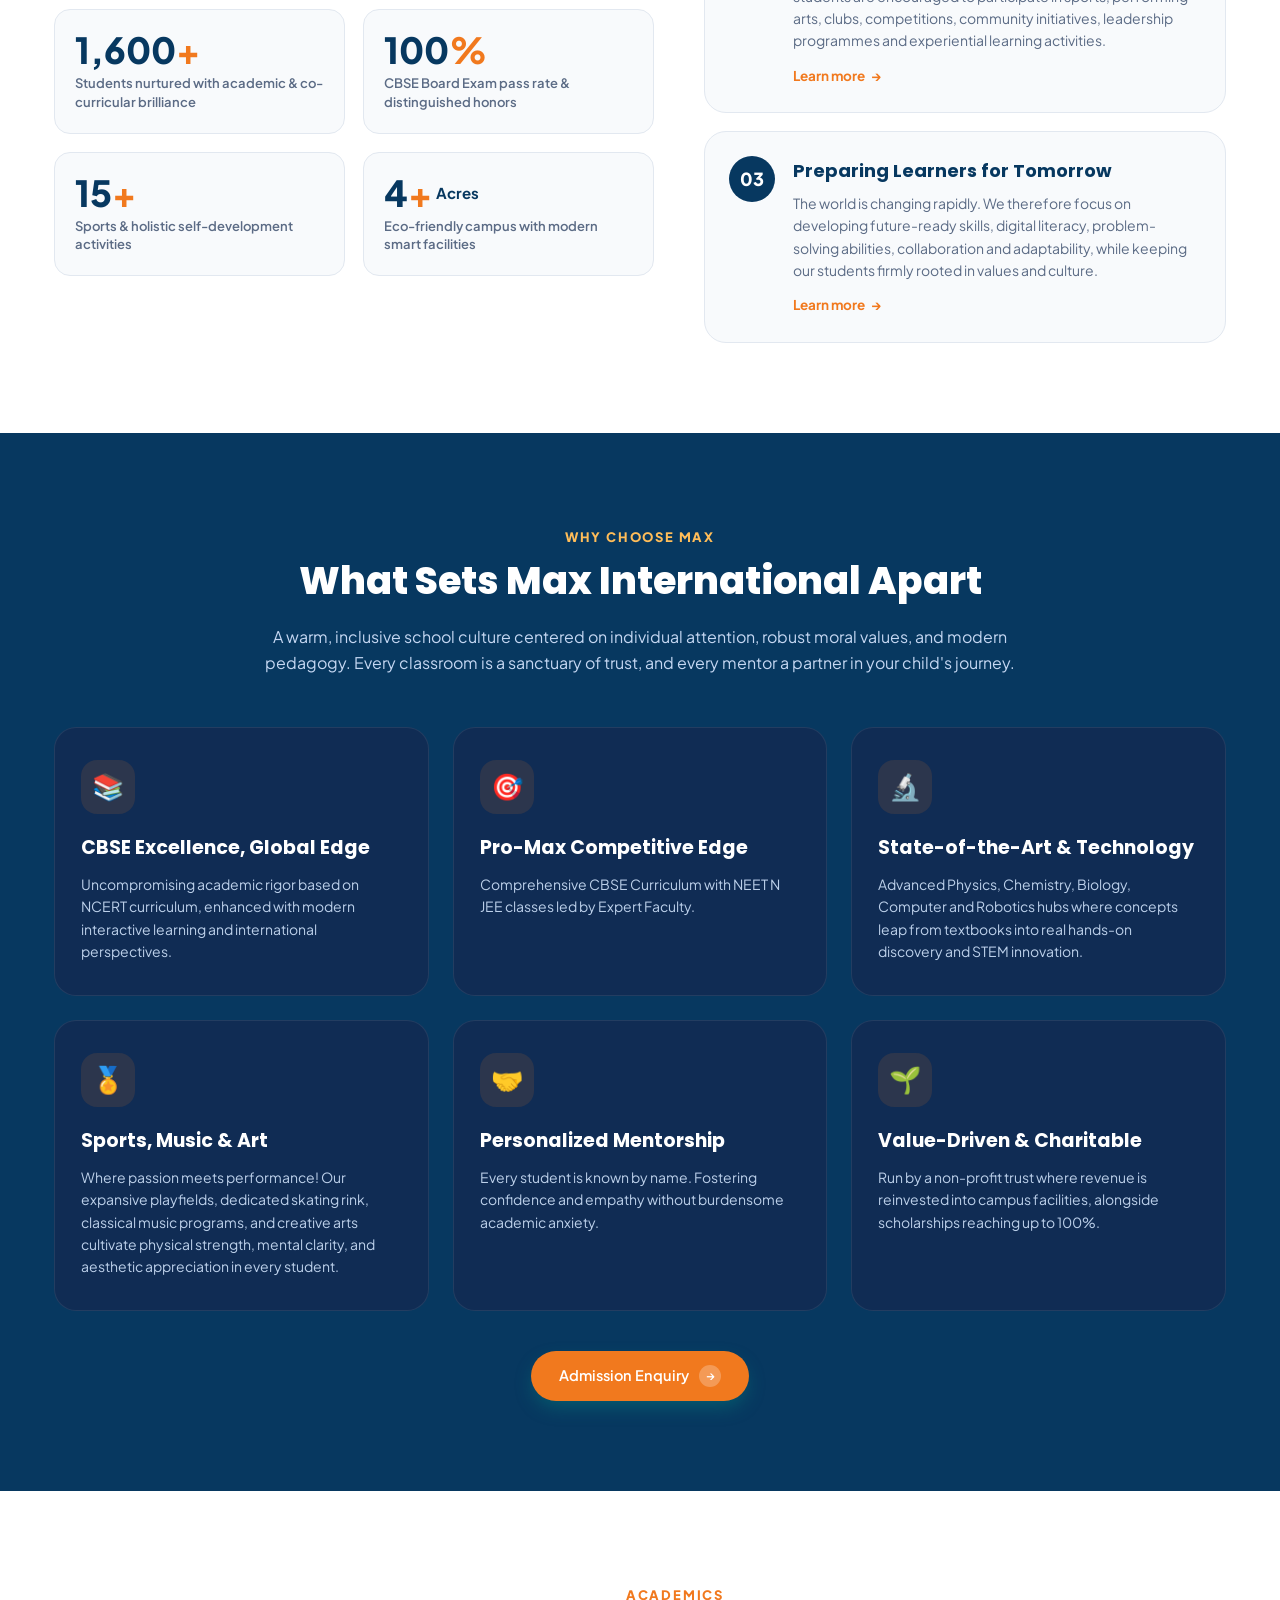
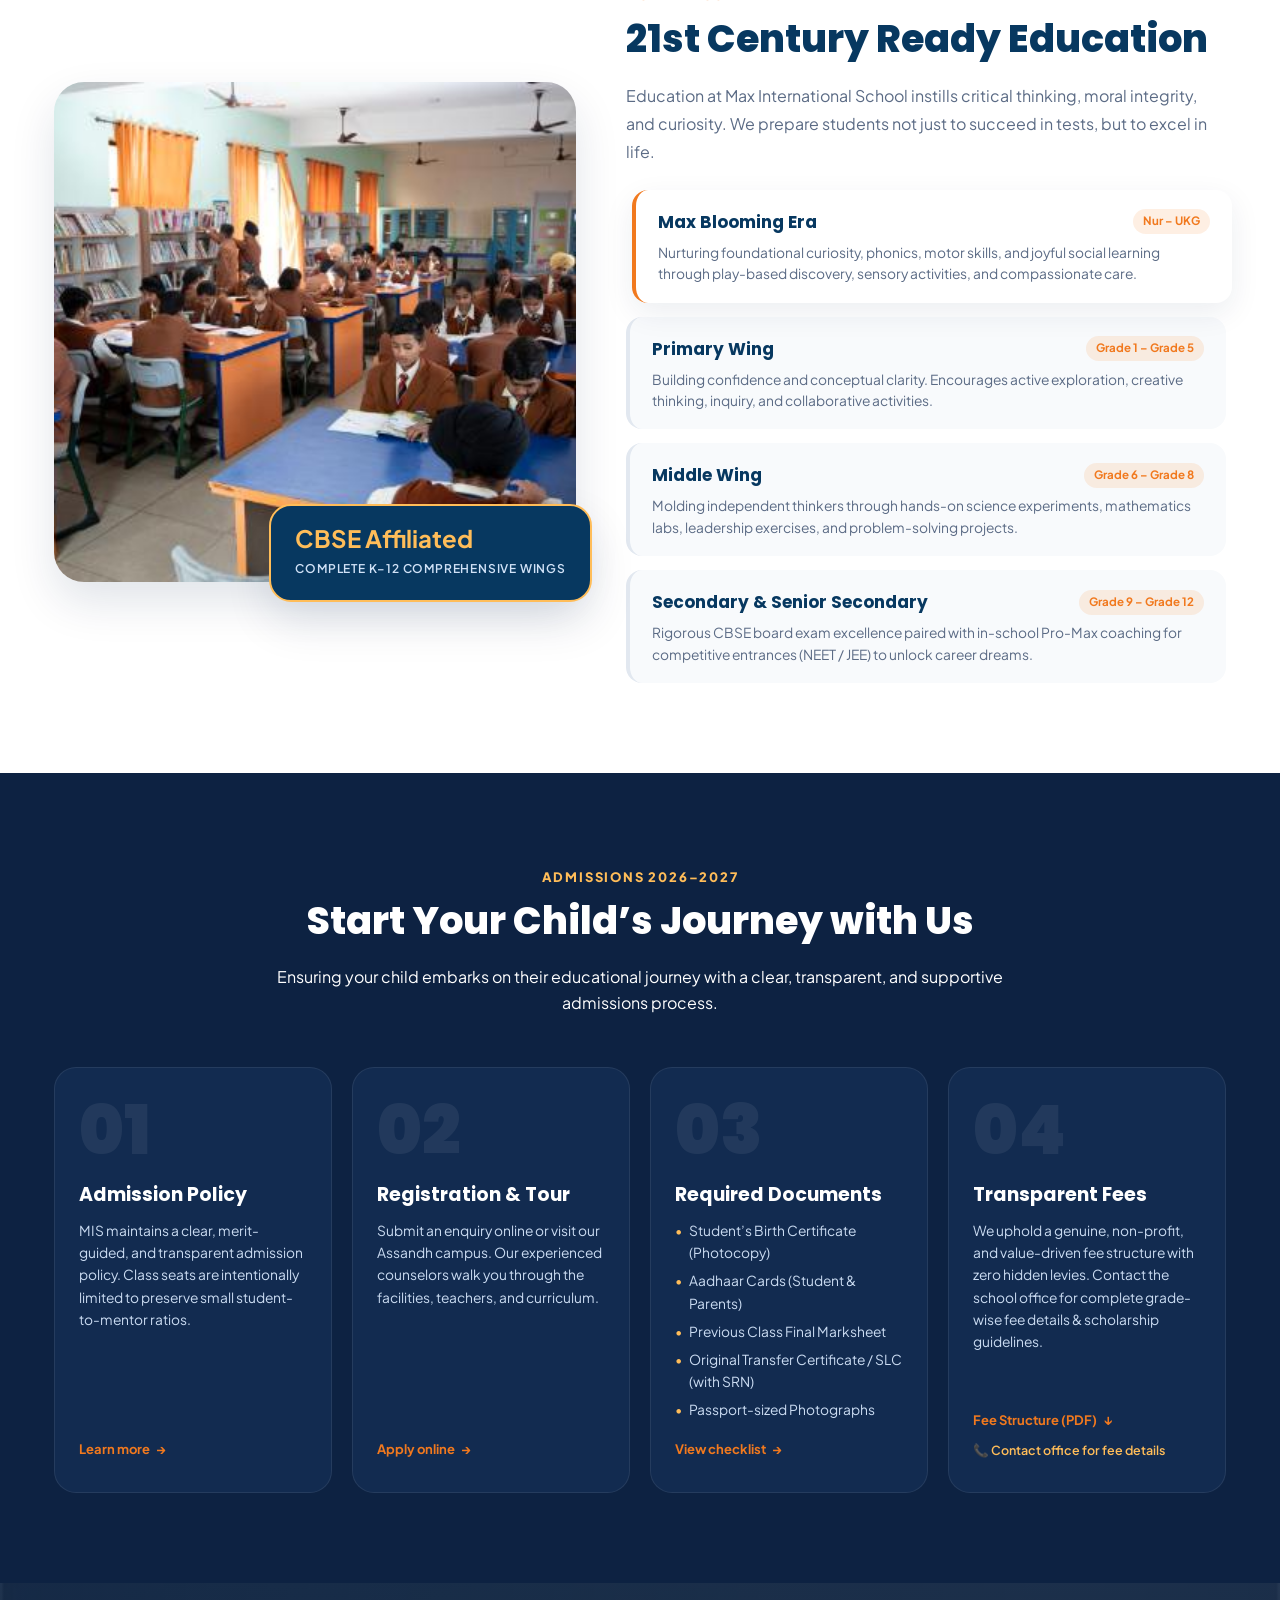
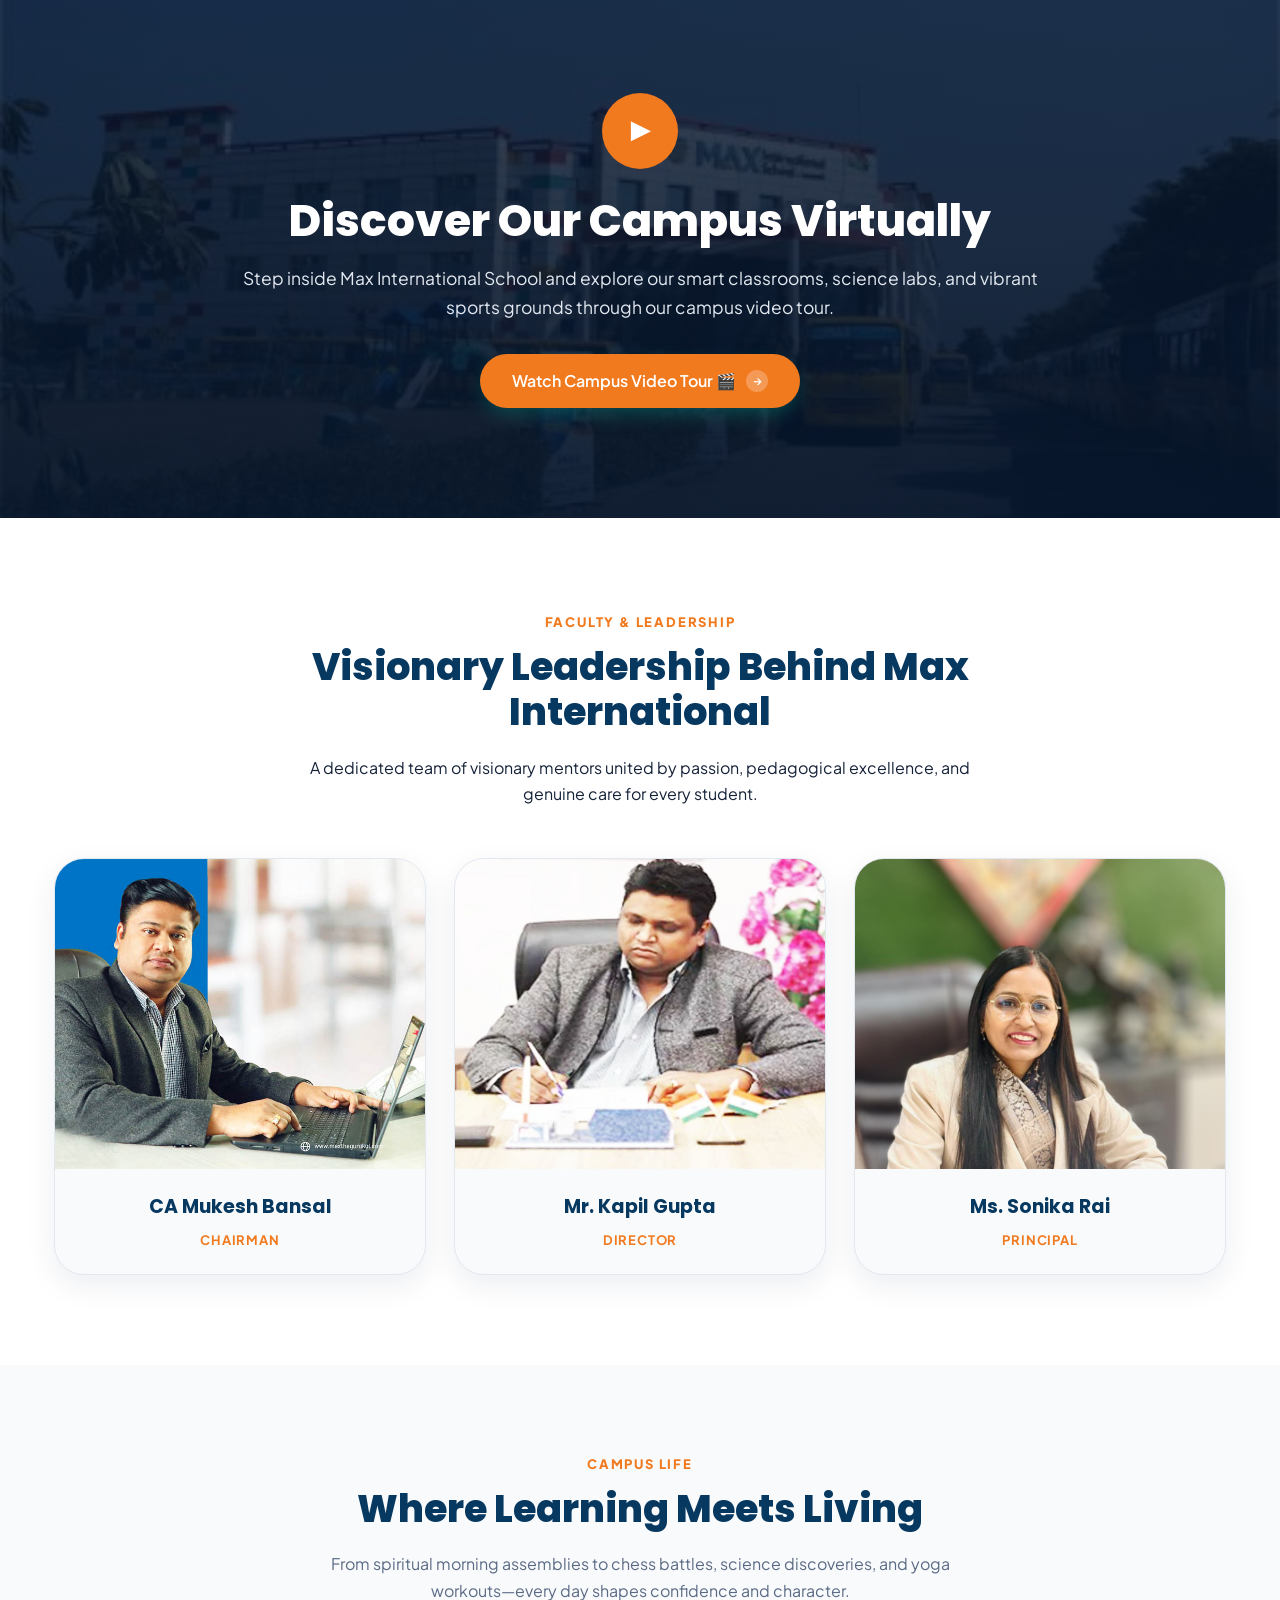
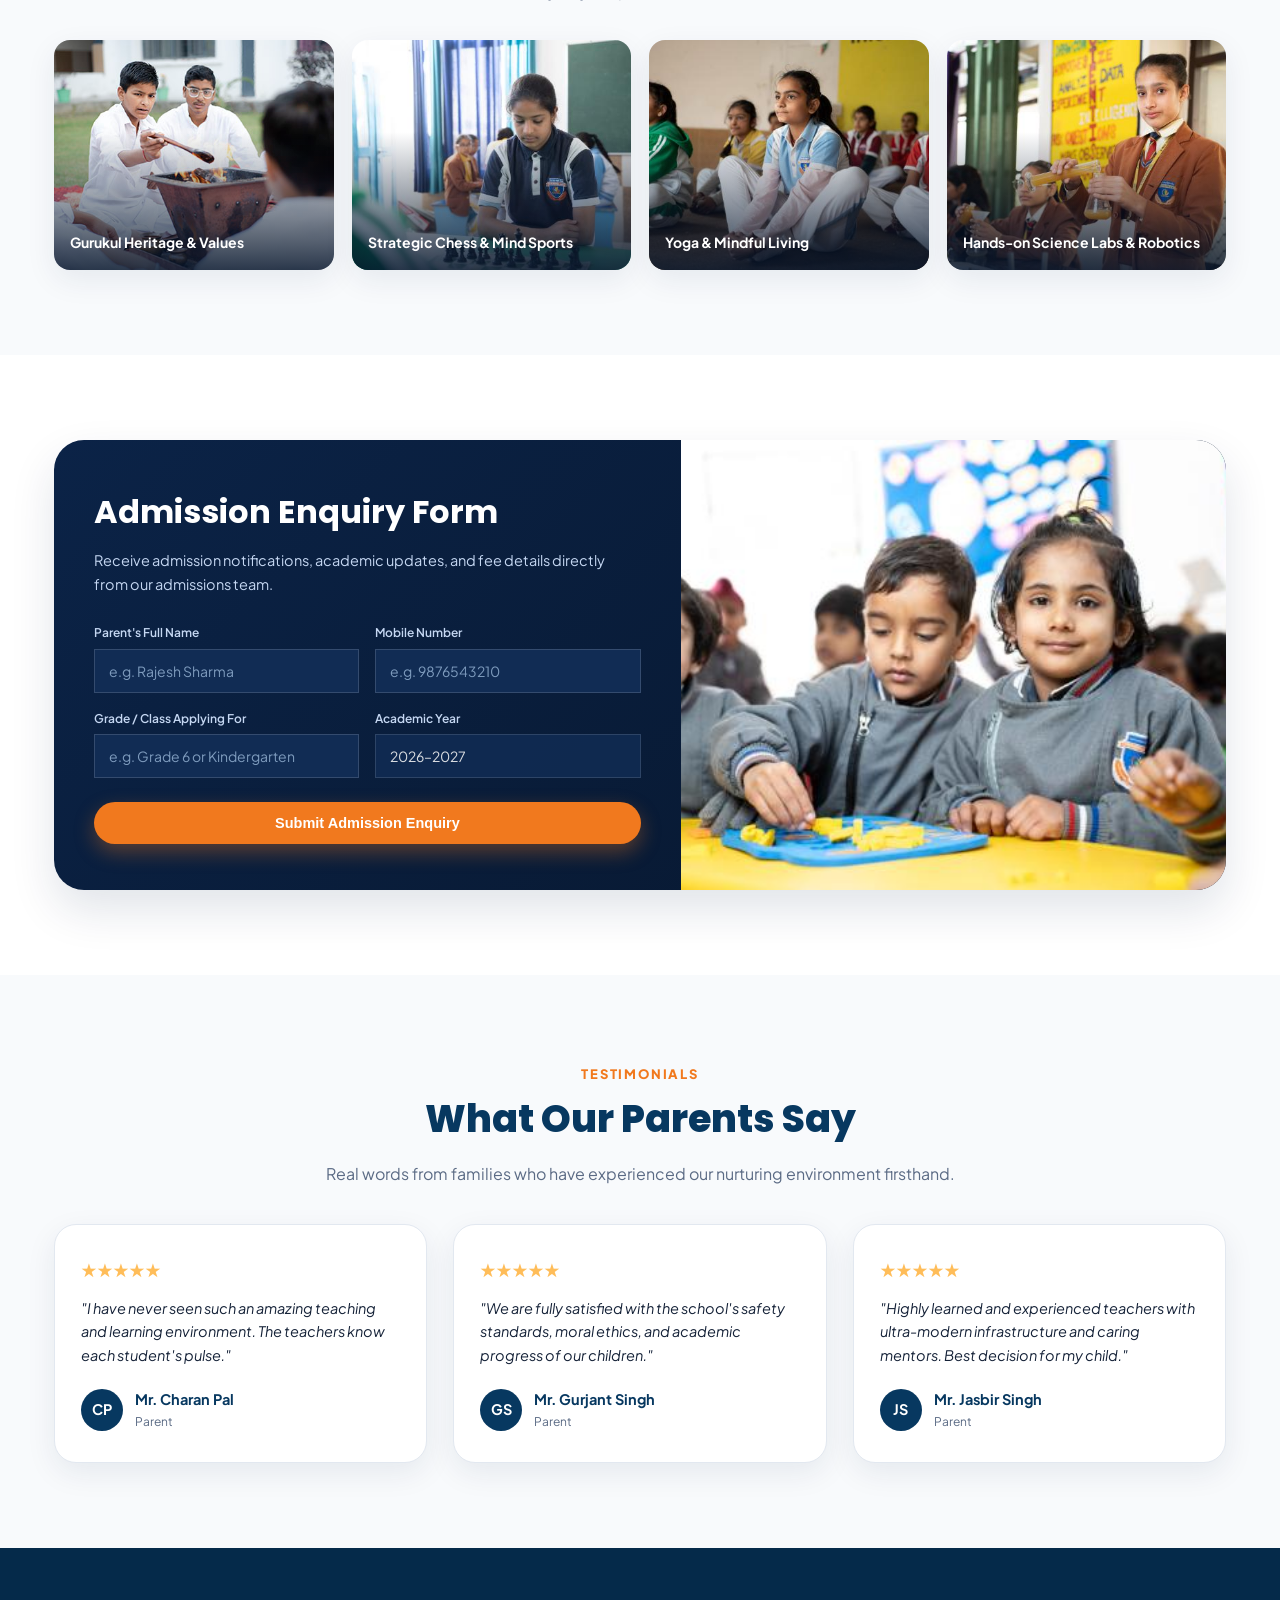
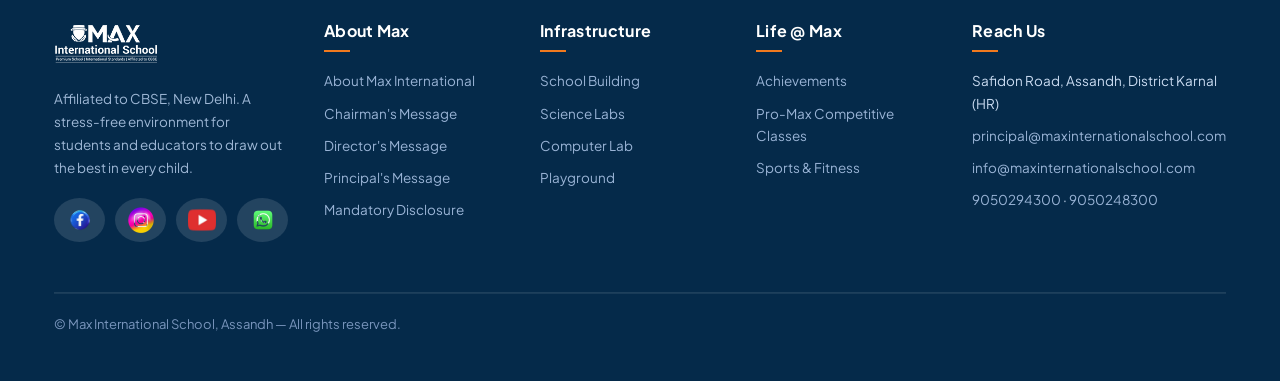
==== commit be18e6d8: "Add files via upload" ====
--- a/index.html
+++ b/index.html
@@ -175,7 +175,7 @@
             </div>
           </div>
           <div class="gc-card-teal">
-            <h3>60+</h3>
+            <h3>65+</h3>
             <p>Dedicated educators nurturing young minds every day</p>
           </div>
         </div>
@@ -184,7 +184,7 @@
         <div class="gc-mosaic-col">
           <div class="gc-card-orange">
             <h3>100%</h3>
-            <p>Up to 100% Scholarship</p>
+            <p>Scholarship Up to 100%</p>
           </div>
           <div class="gc-mosaic-card">
             <img src="assets/img/School%20Images/Computer%20lab.jpg" alt="Students in Computer Lab">
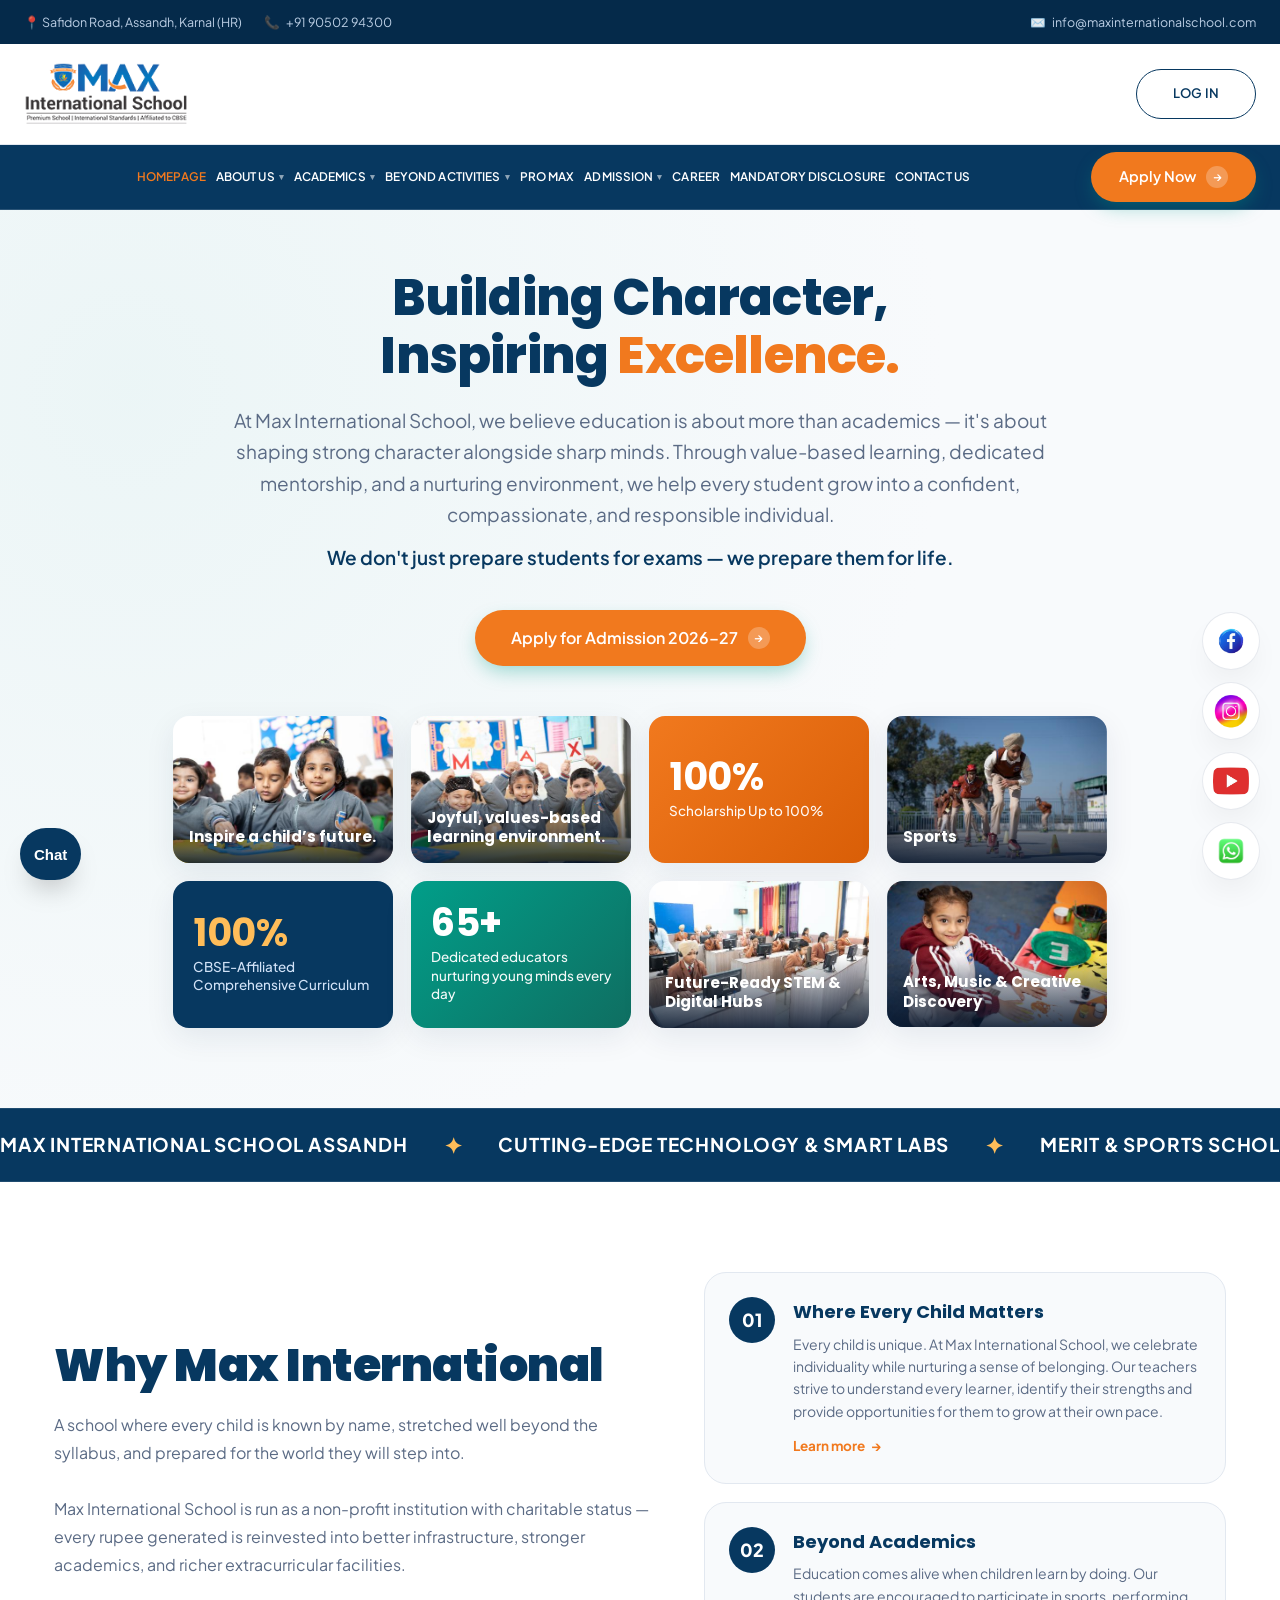
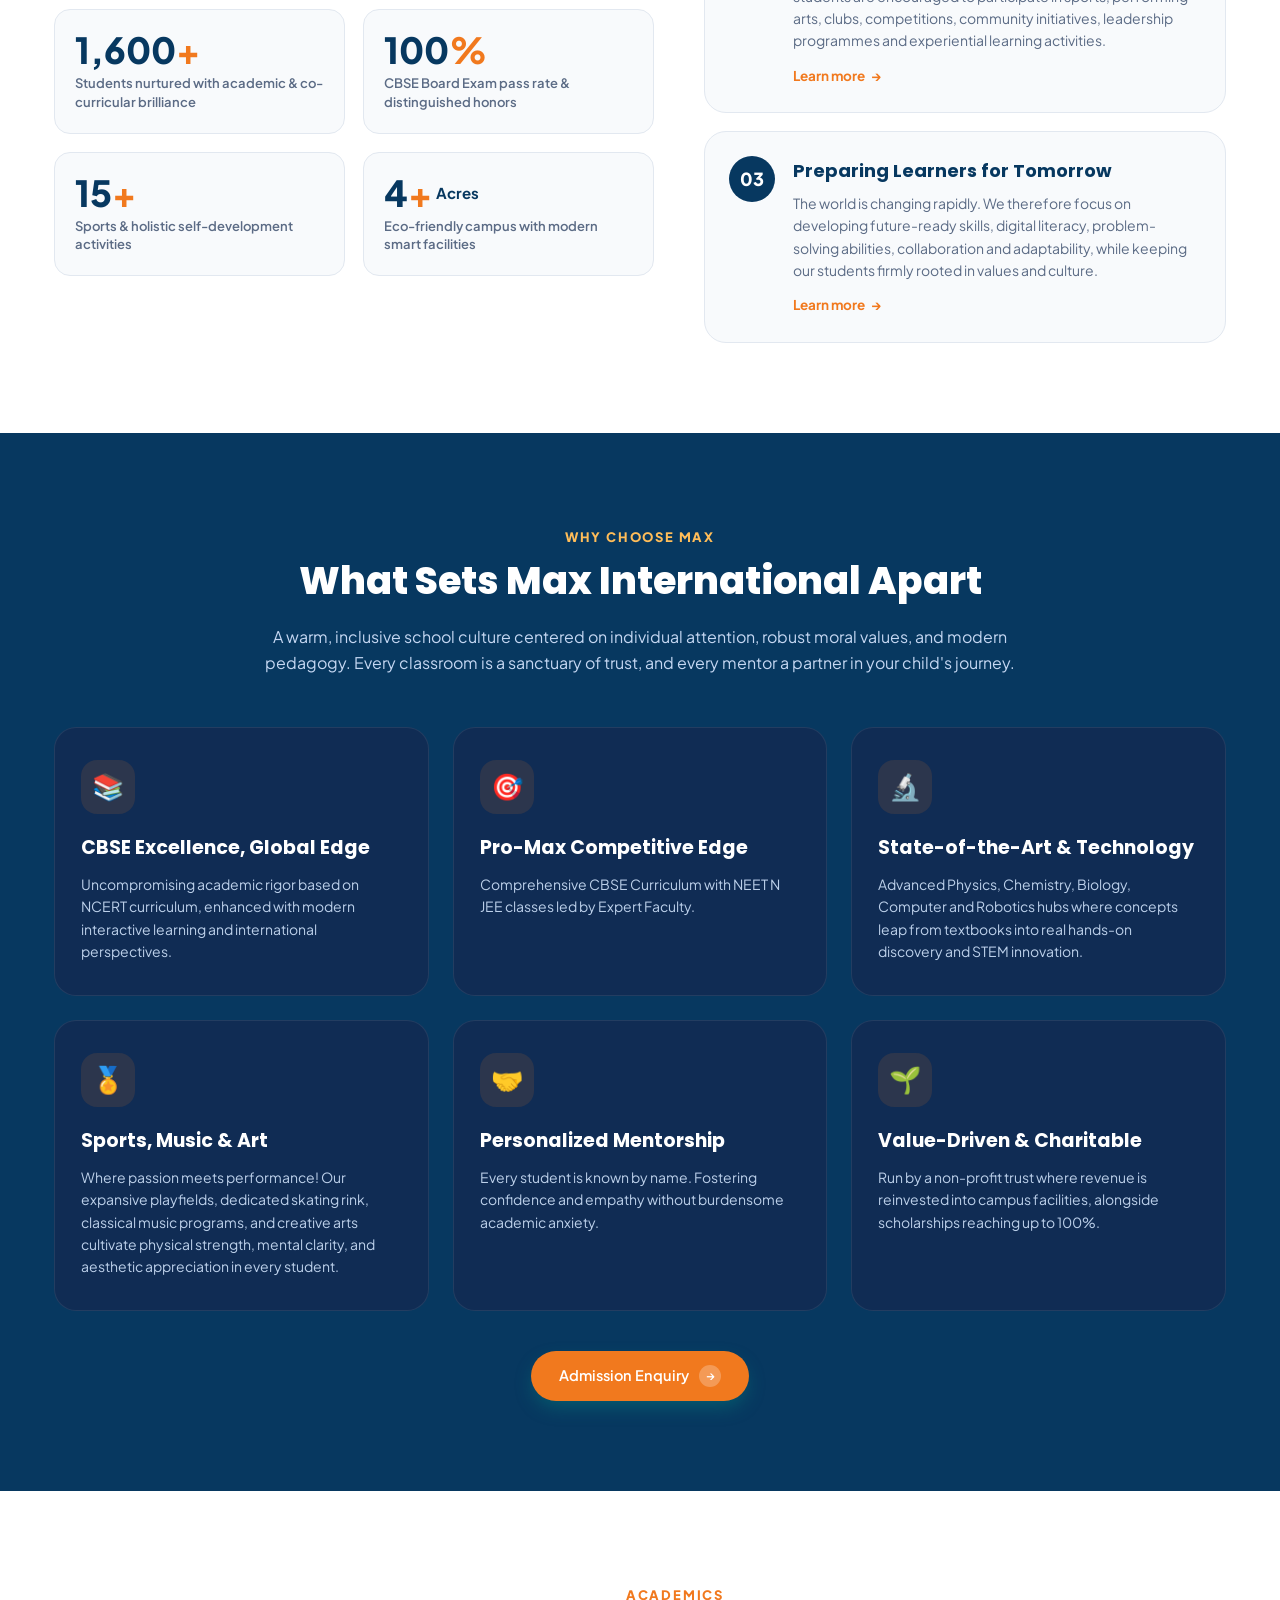
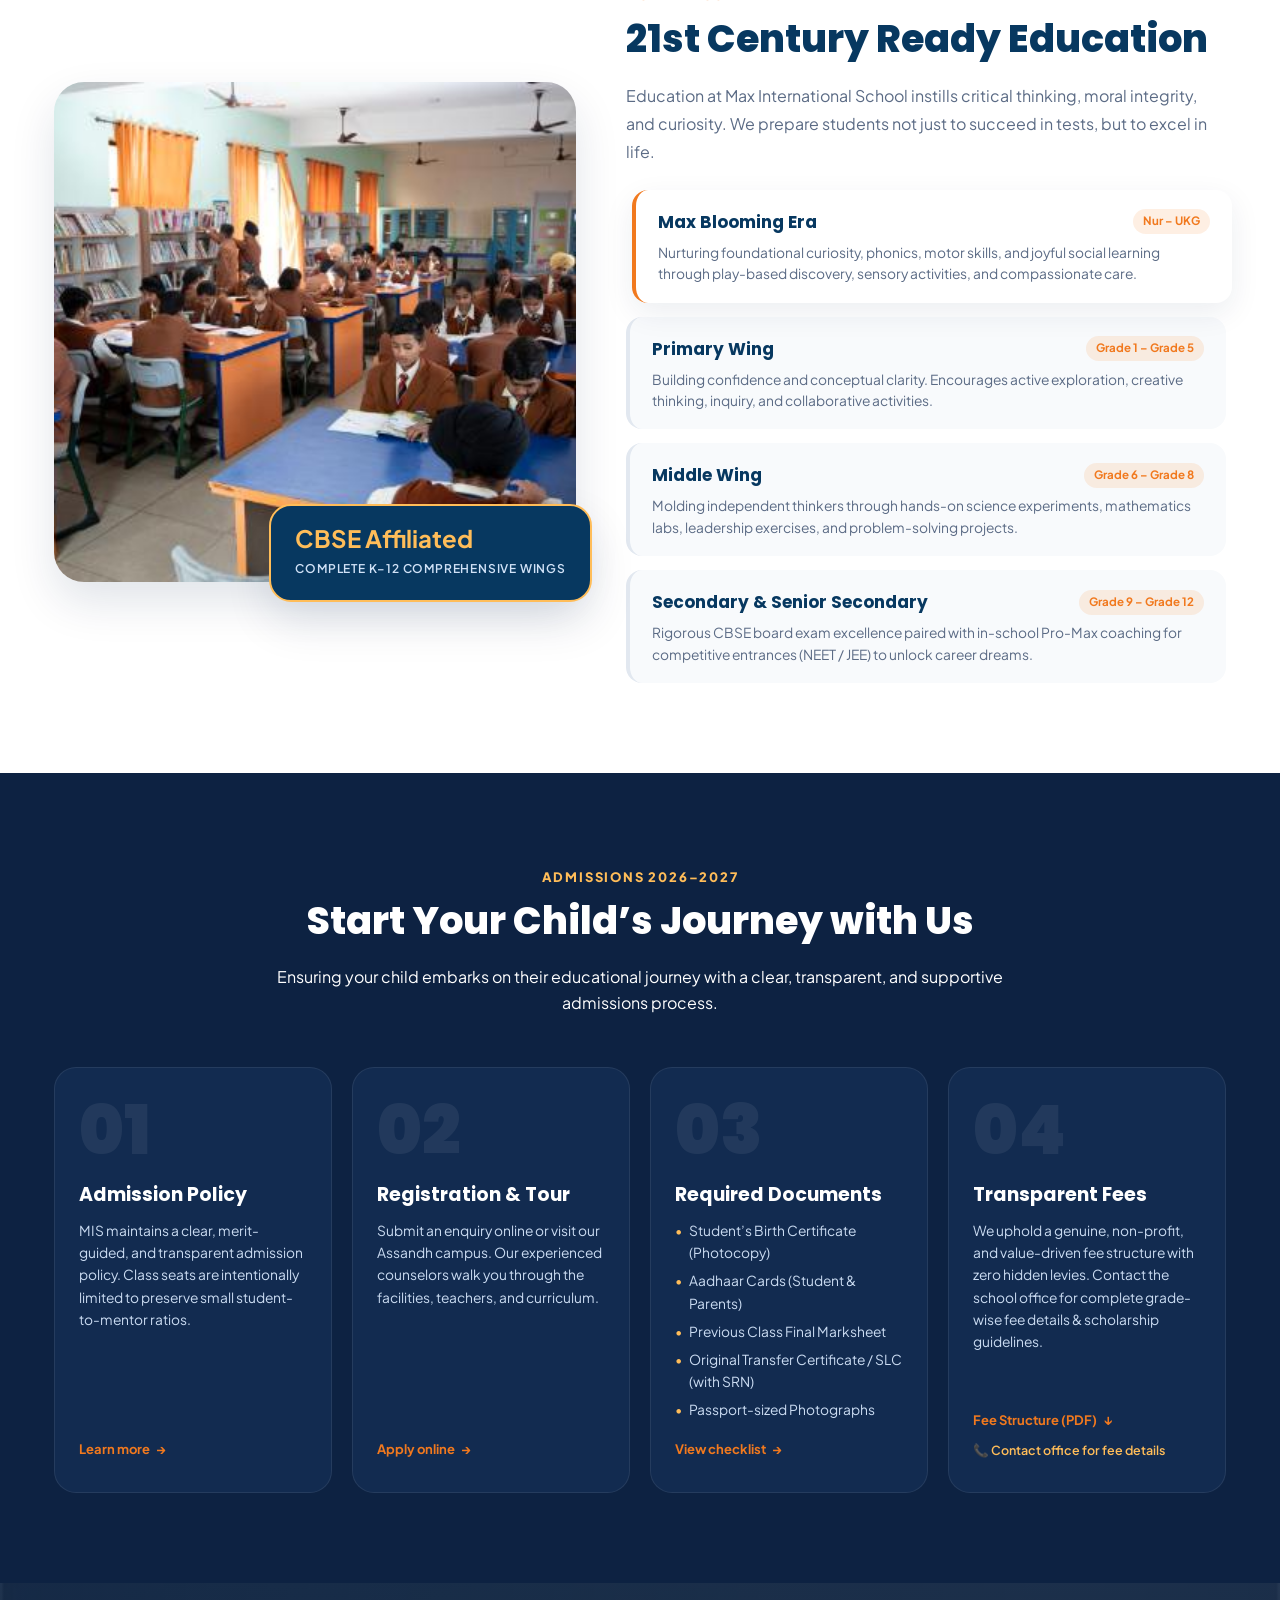
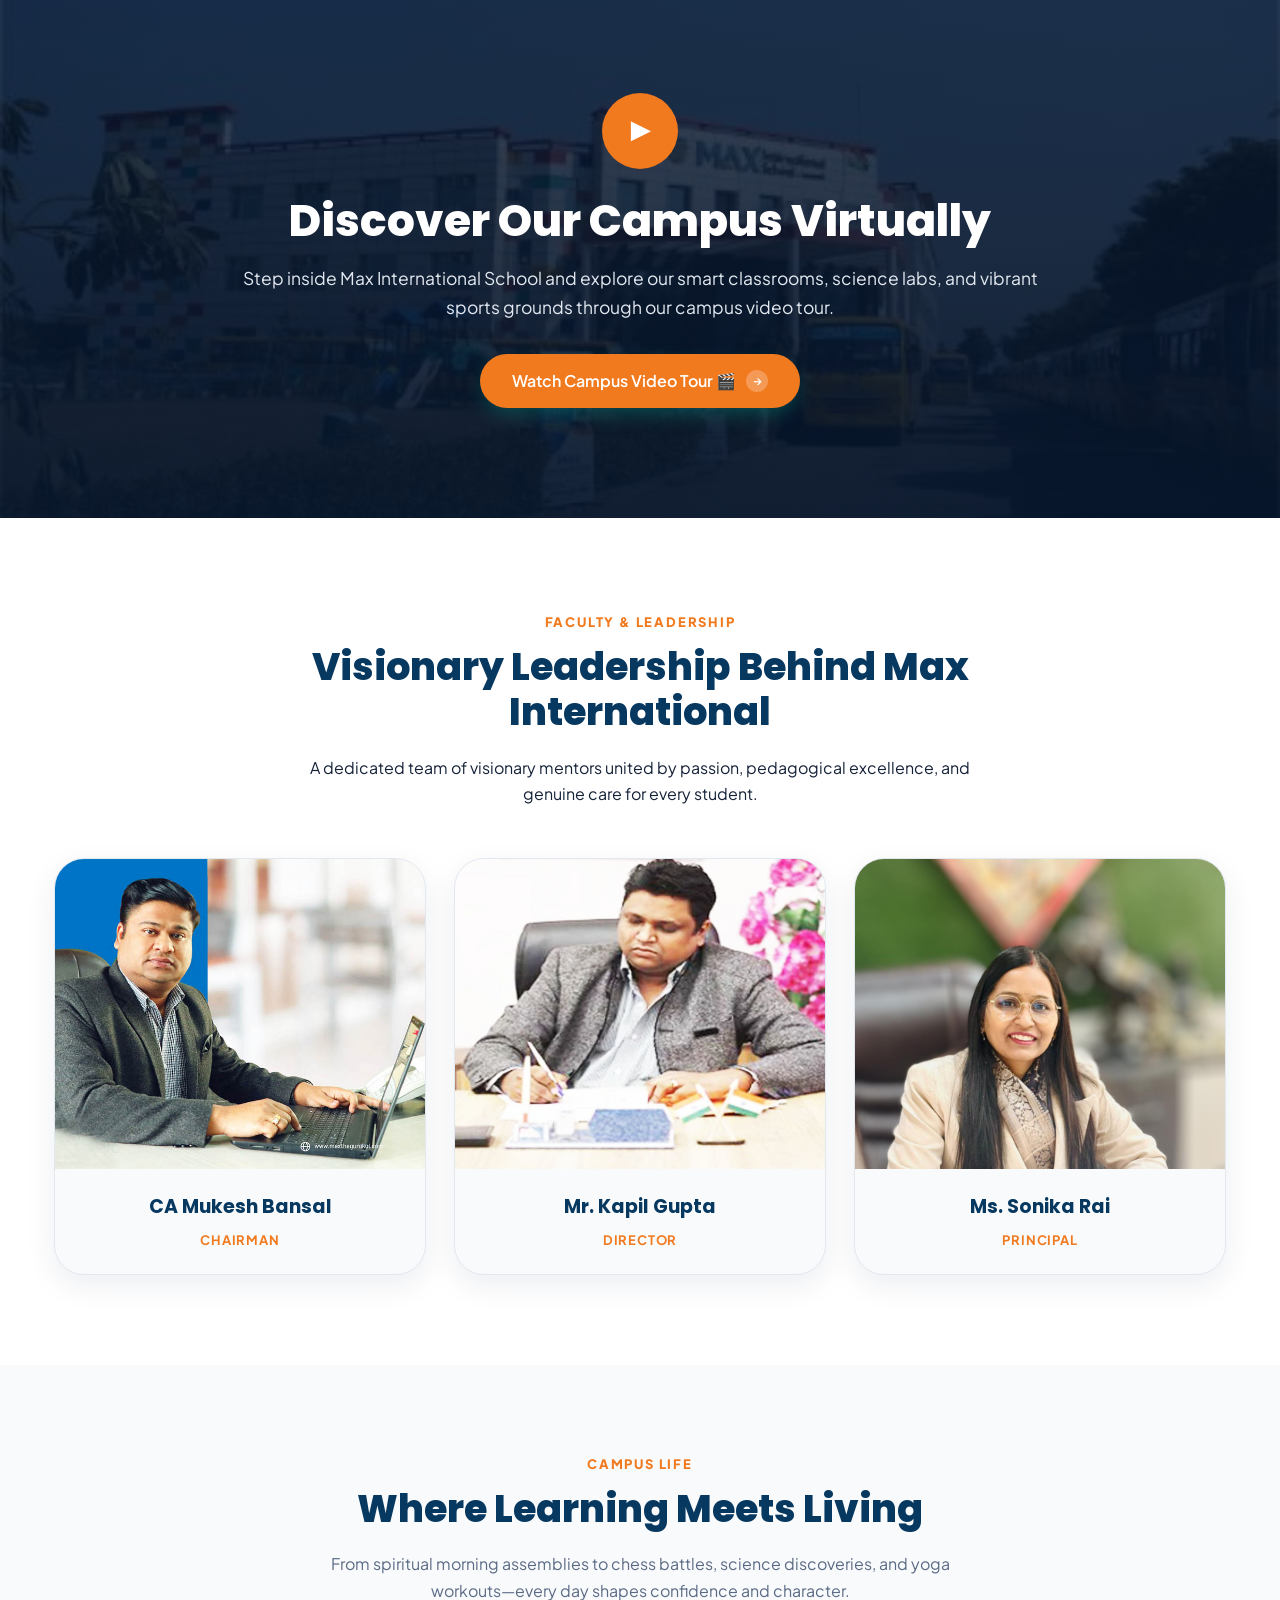
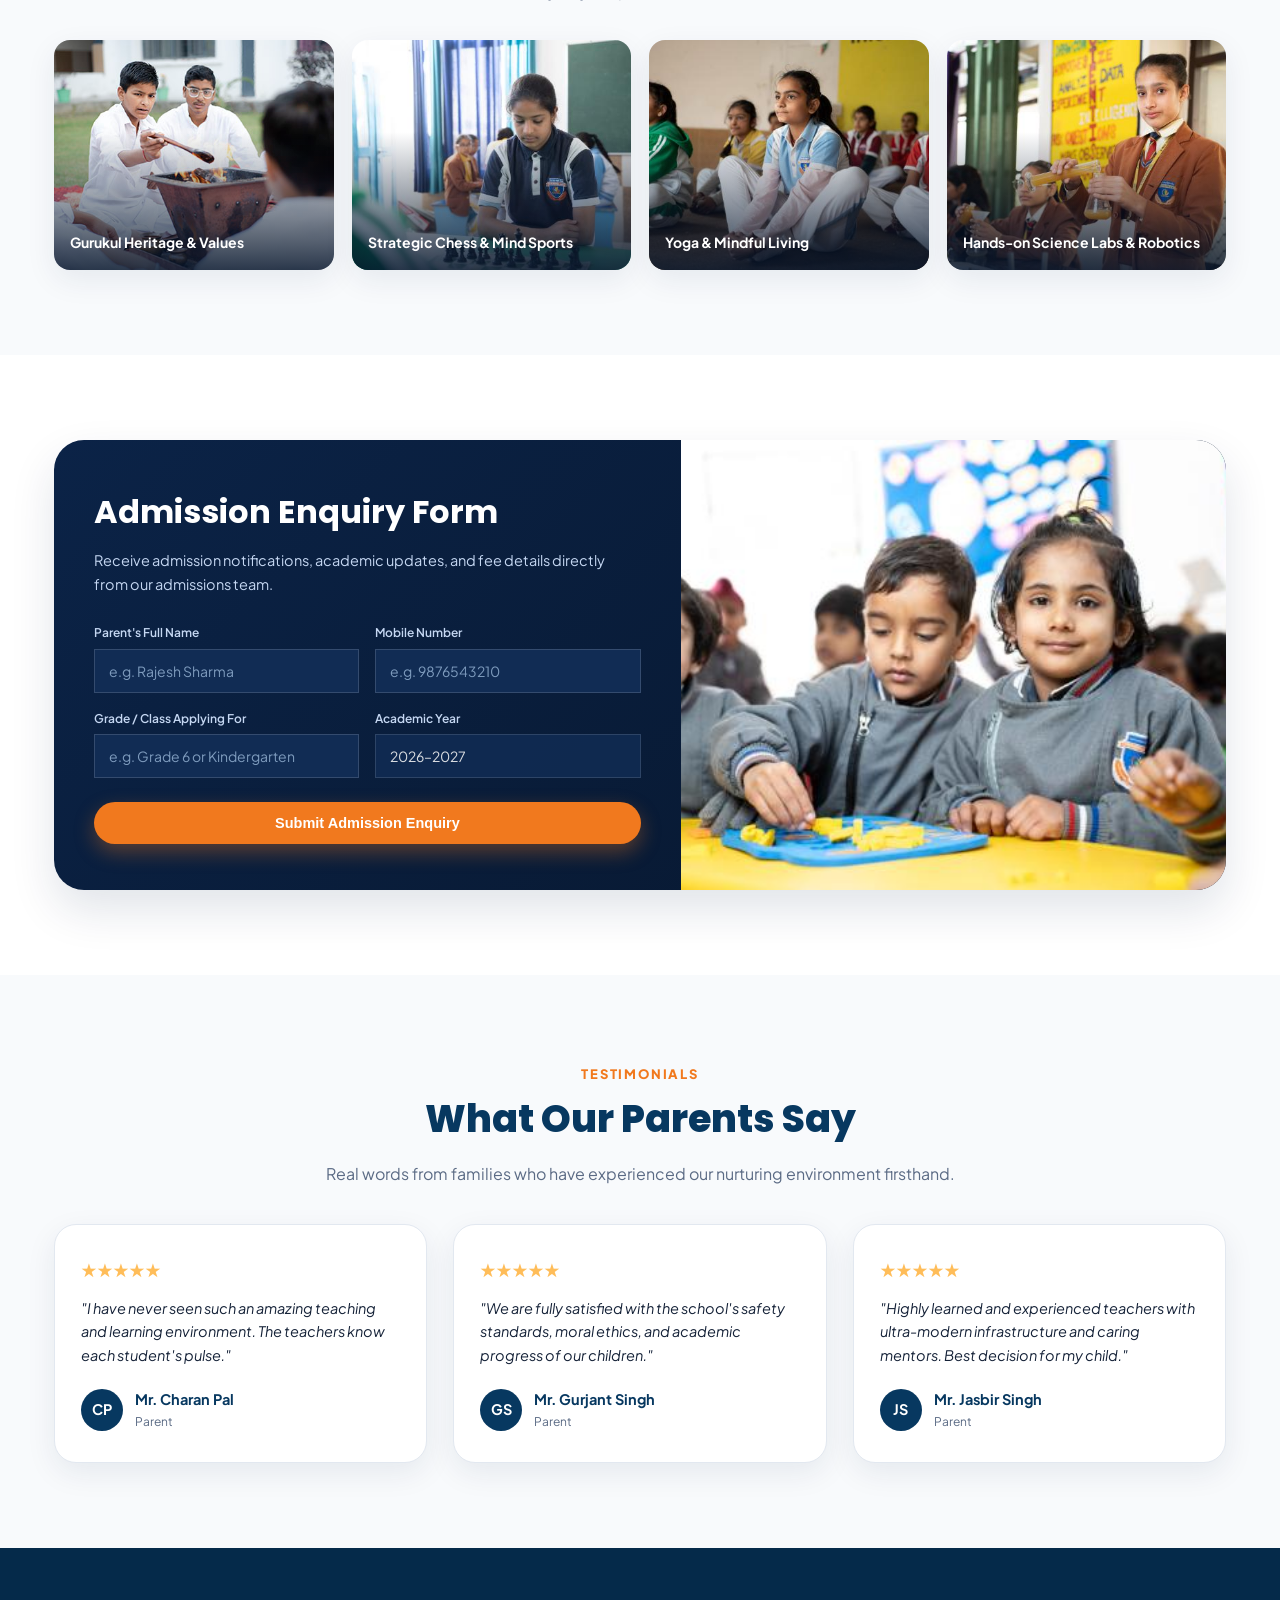
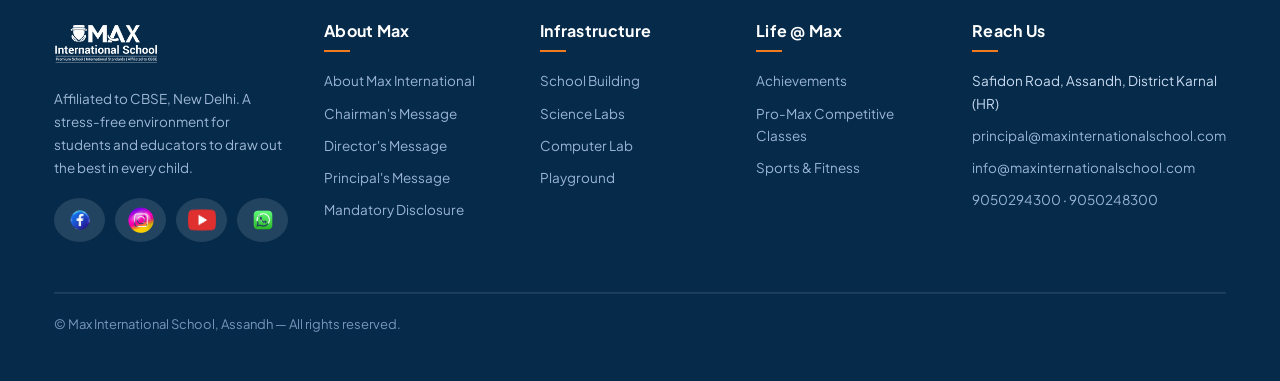
==== commit c17b3d53: "Add files via upload" ====
--- a/index.html
+++ b/index.html
@@ -67,14 +67,13 @@
               <a href="about-us.html#philosophy">Philosophy</a>
               <a href="about-us.html#mission">Mission</a>
               <a href="about-us.html#vision">Vision</a>
-              <a href="about-us.html#chairman">Message from Chairperson</a>
+              <a href="about-us.html#chairman">Message from Chairman</a>
               <a href="about-us.html#director">Message from Director</a>
               <a href="about-us.html#principal">Message from Principal</a>
               <div class="sub-head">Infrastructure</div>
-              <a href="about-us.html#infra">360° View</a>
               <a href="about-us.html#infra">Virtual Tour</a>
               <a href="about-us.html#infra">Facilities</a>
-              <a href="mandatory-disclosure.html">CBSE Mandatory Disclosure</a>
+              <a href="about-us.html#faculty">Max Faculty</a>
               <a href="about-us.html#awards">Awards &amp; Honours</a>
             </div>
           </li>
